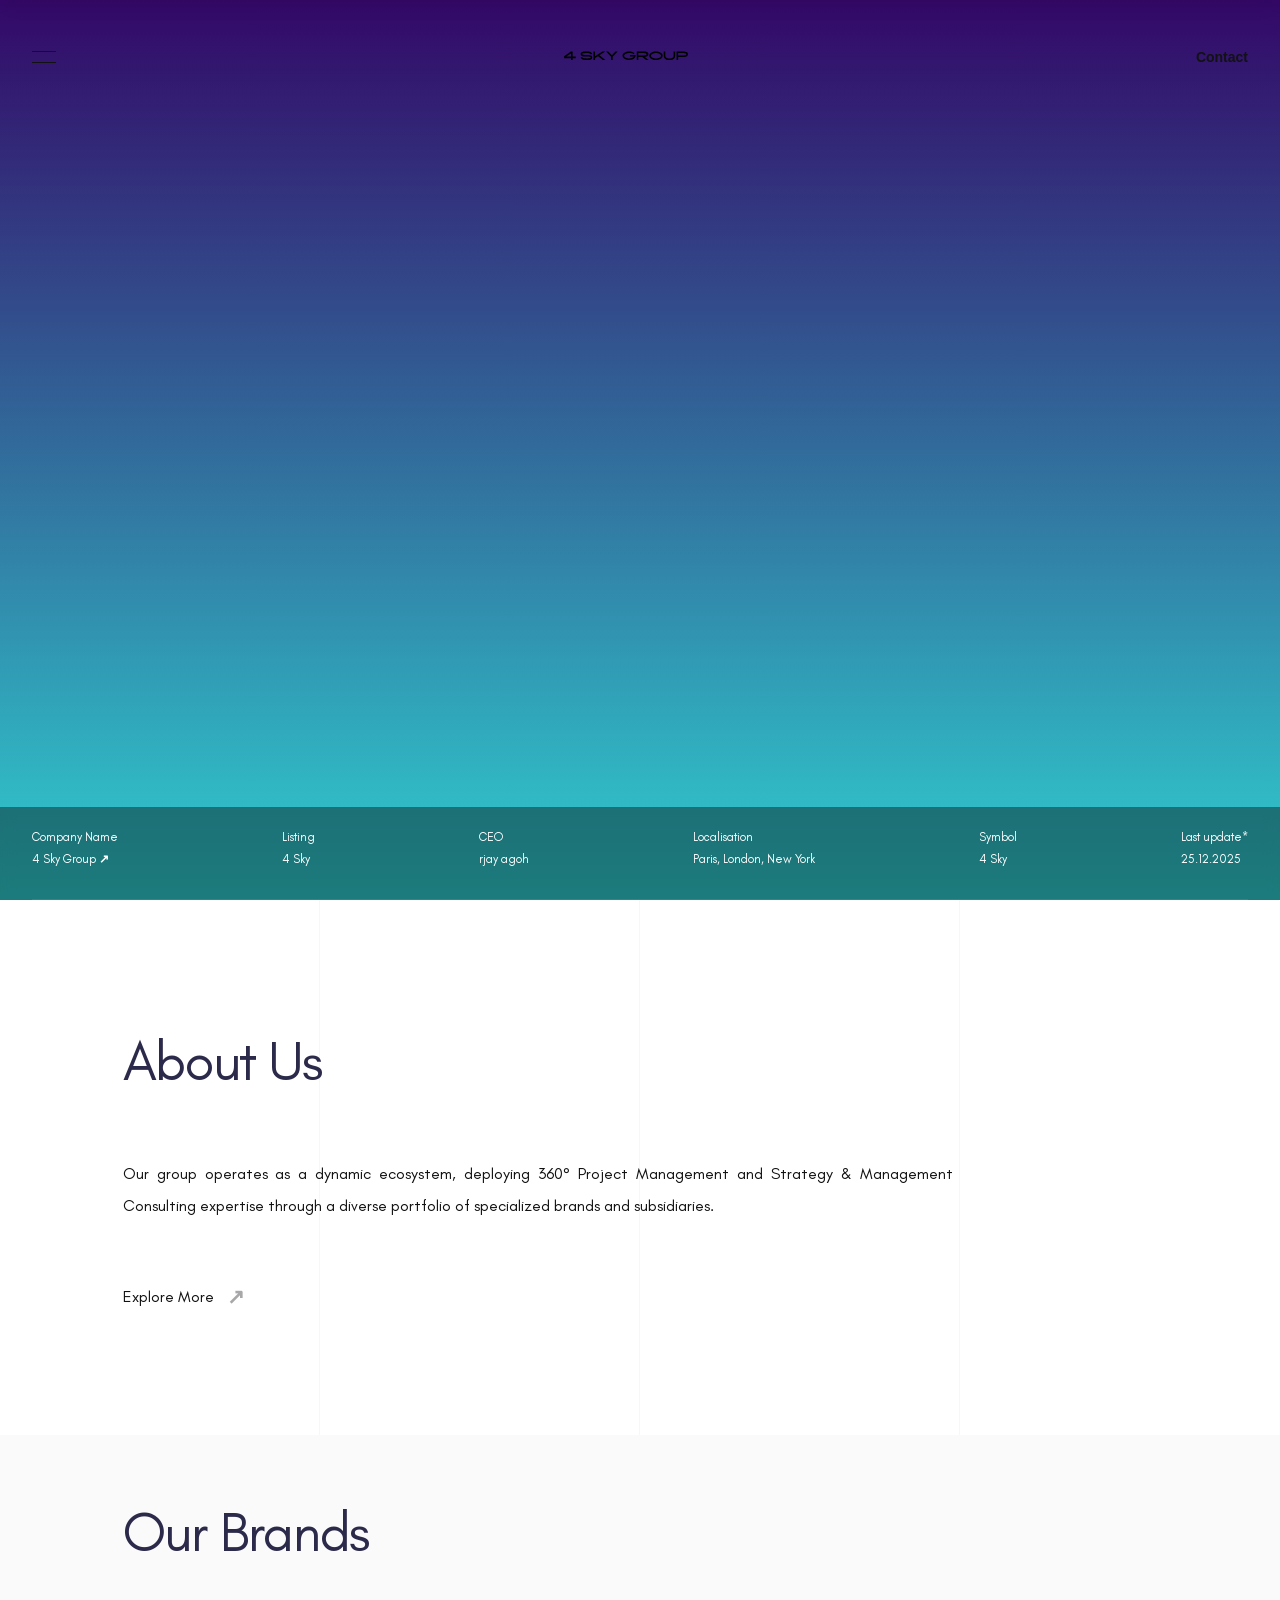
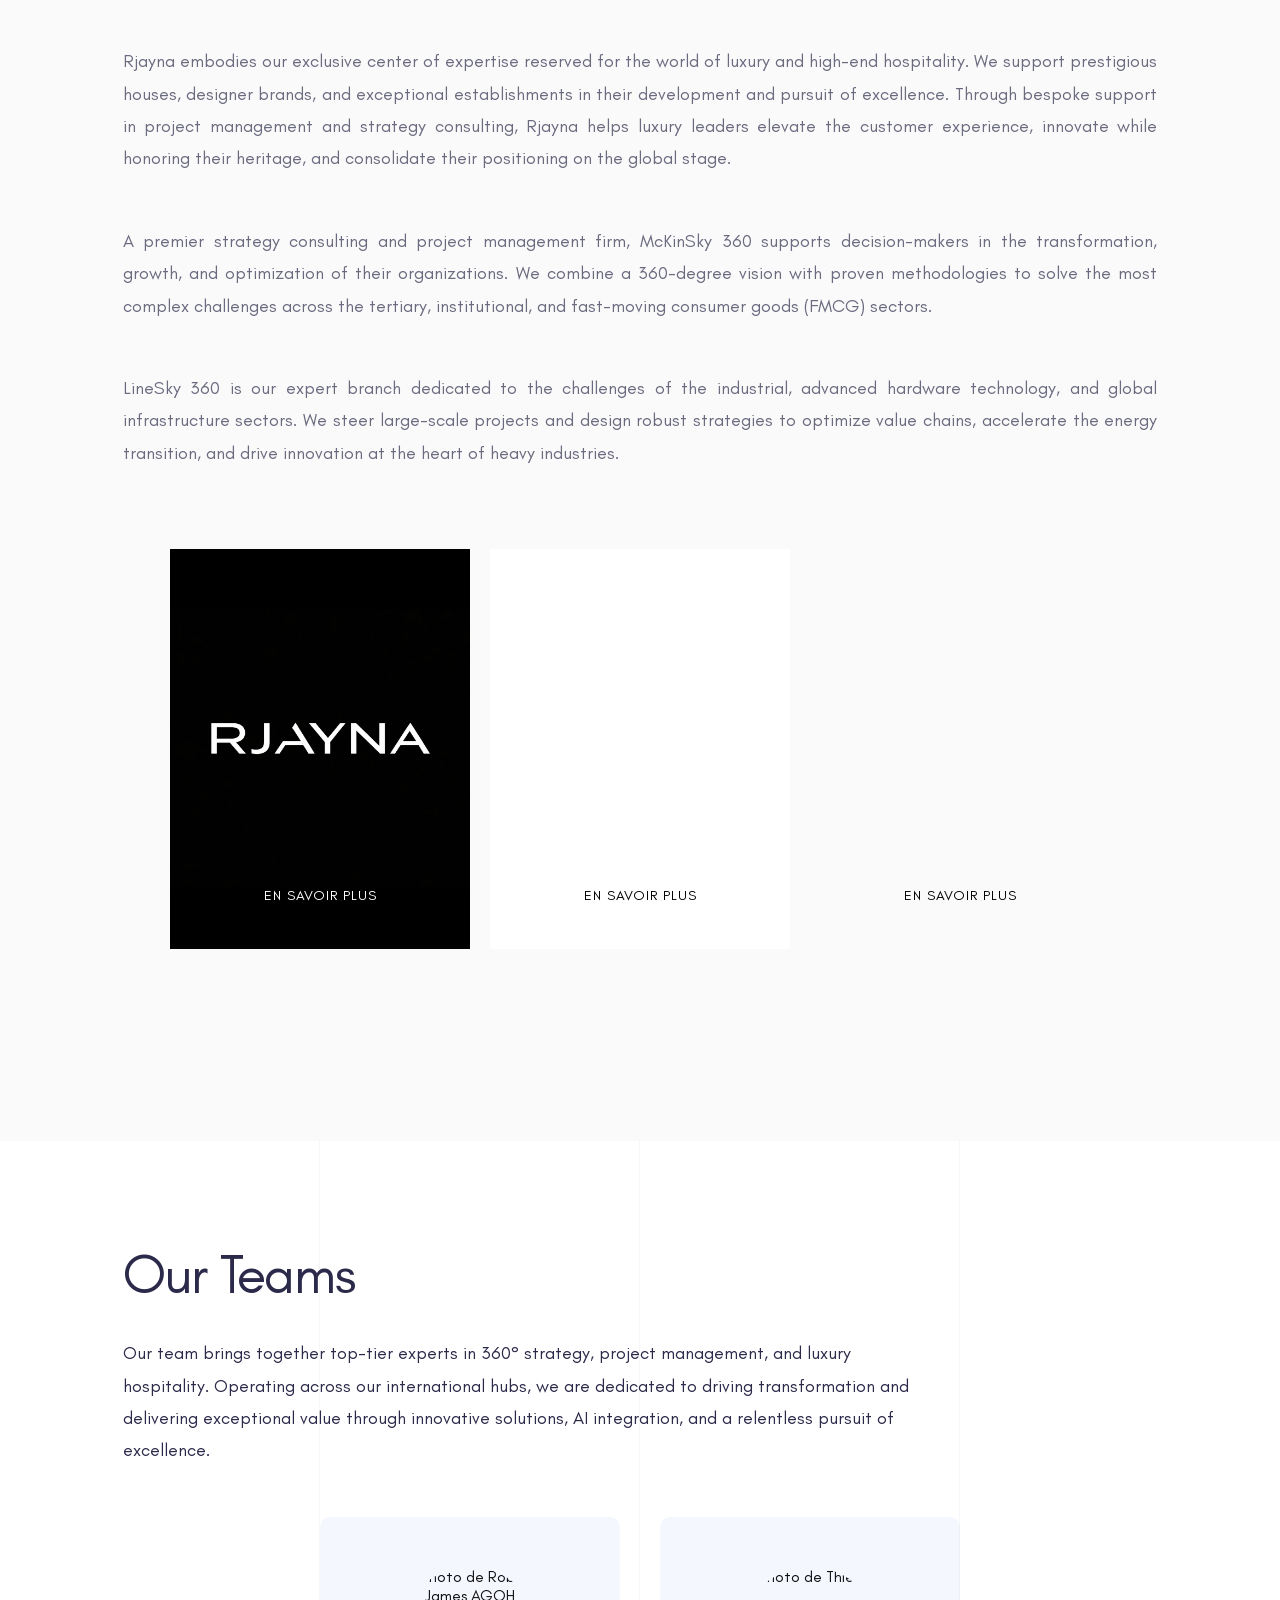
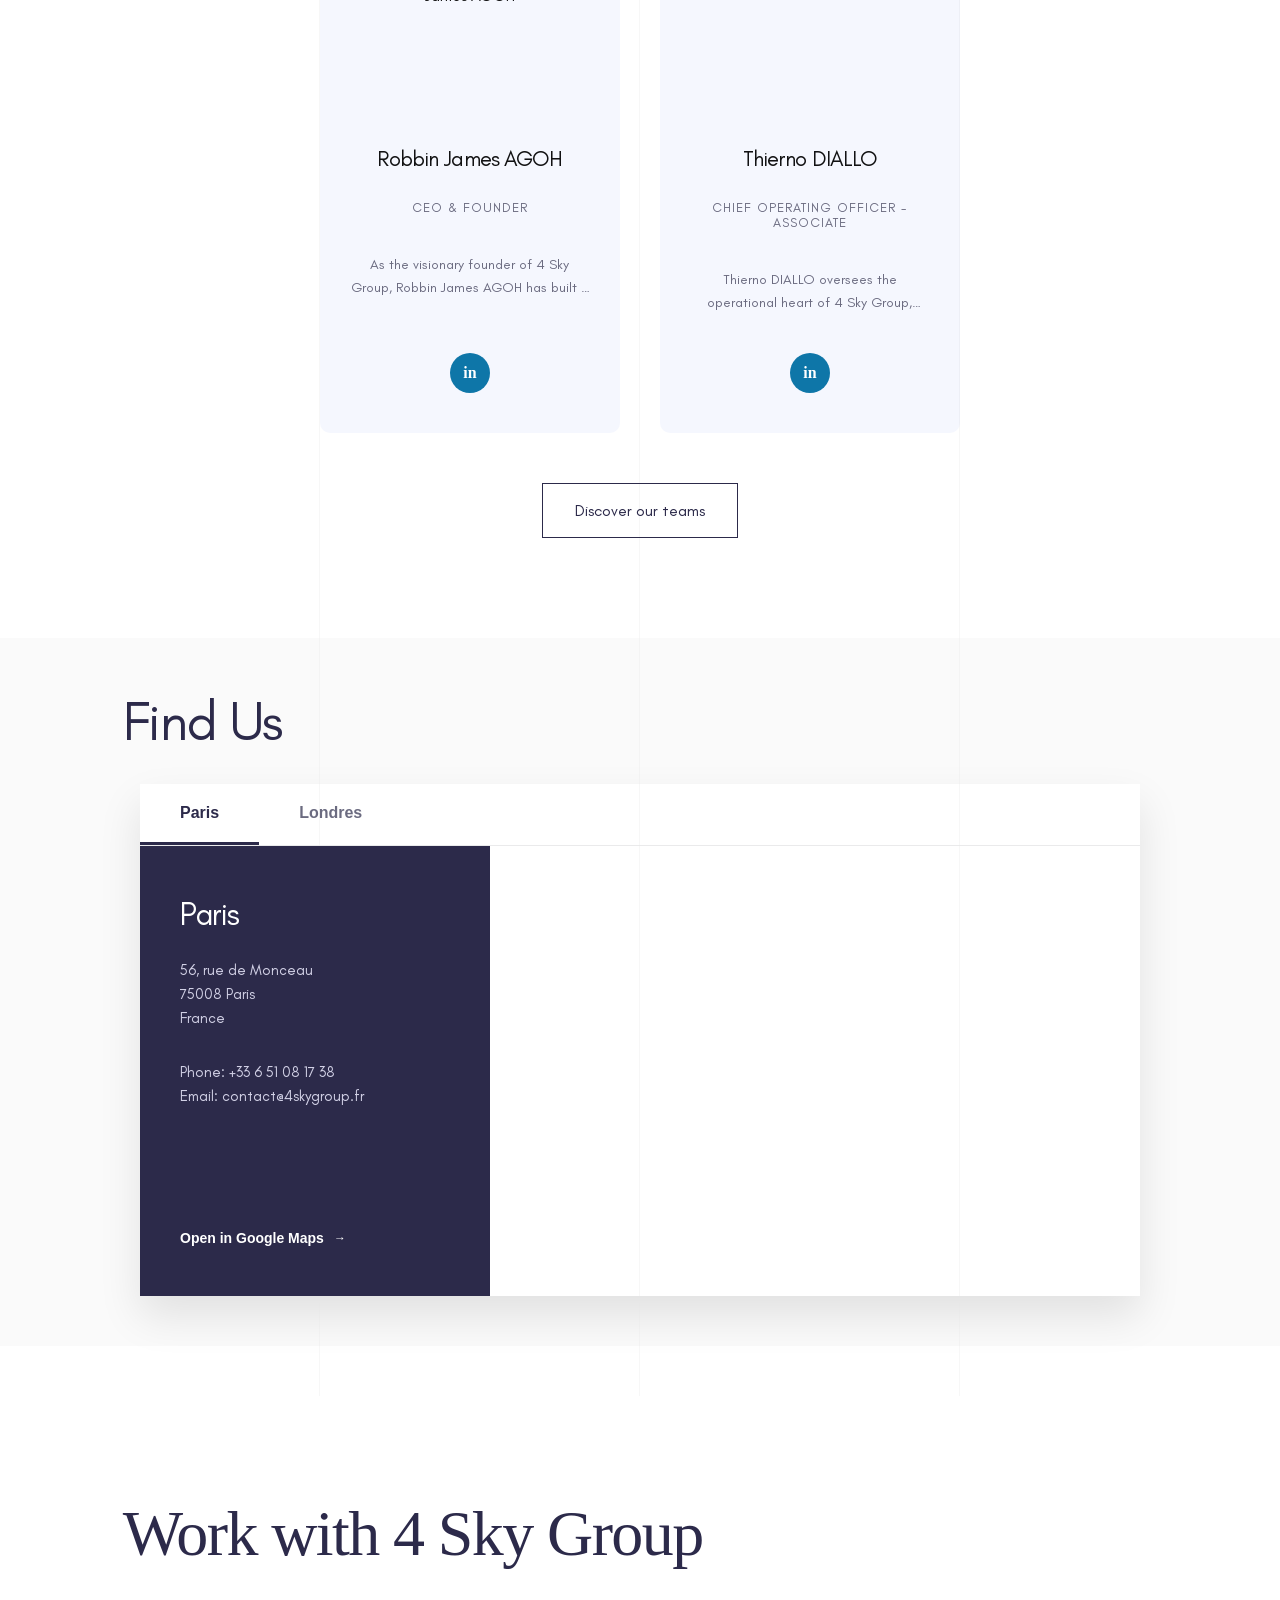
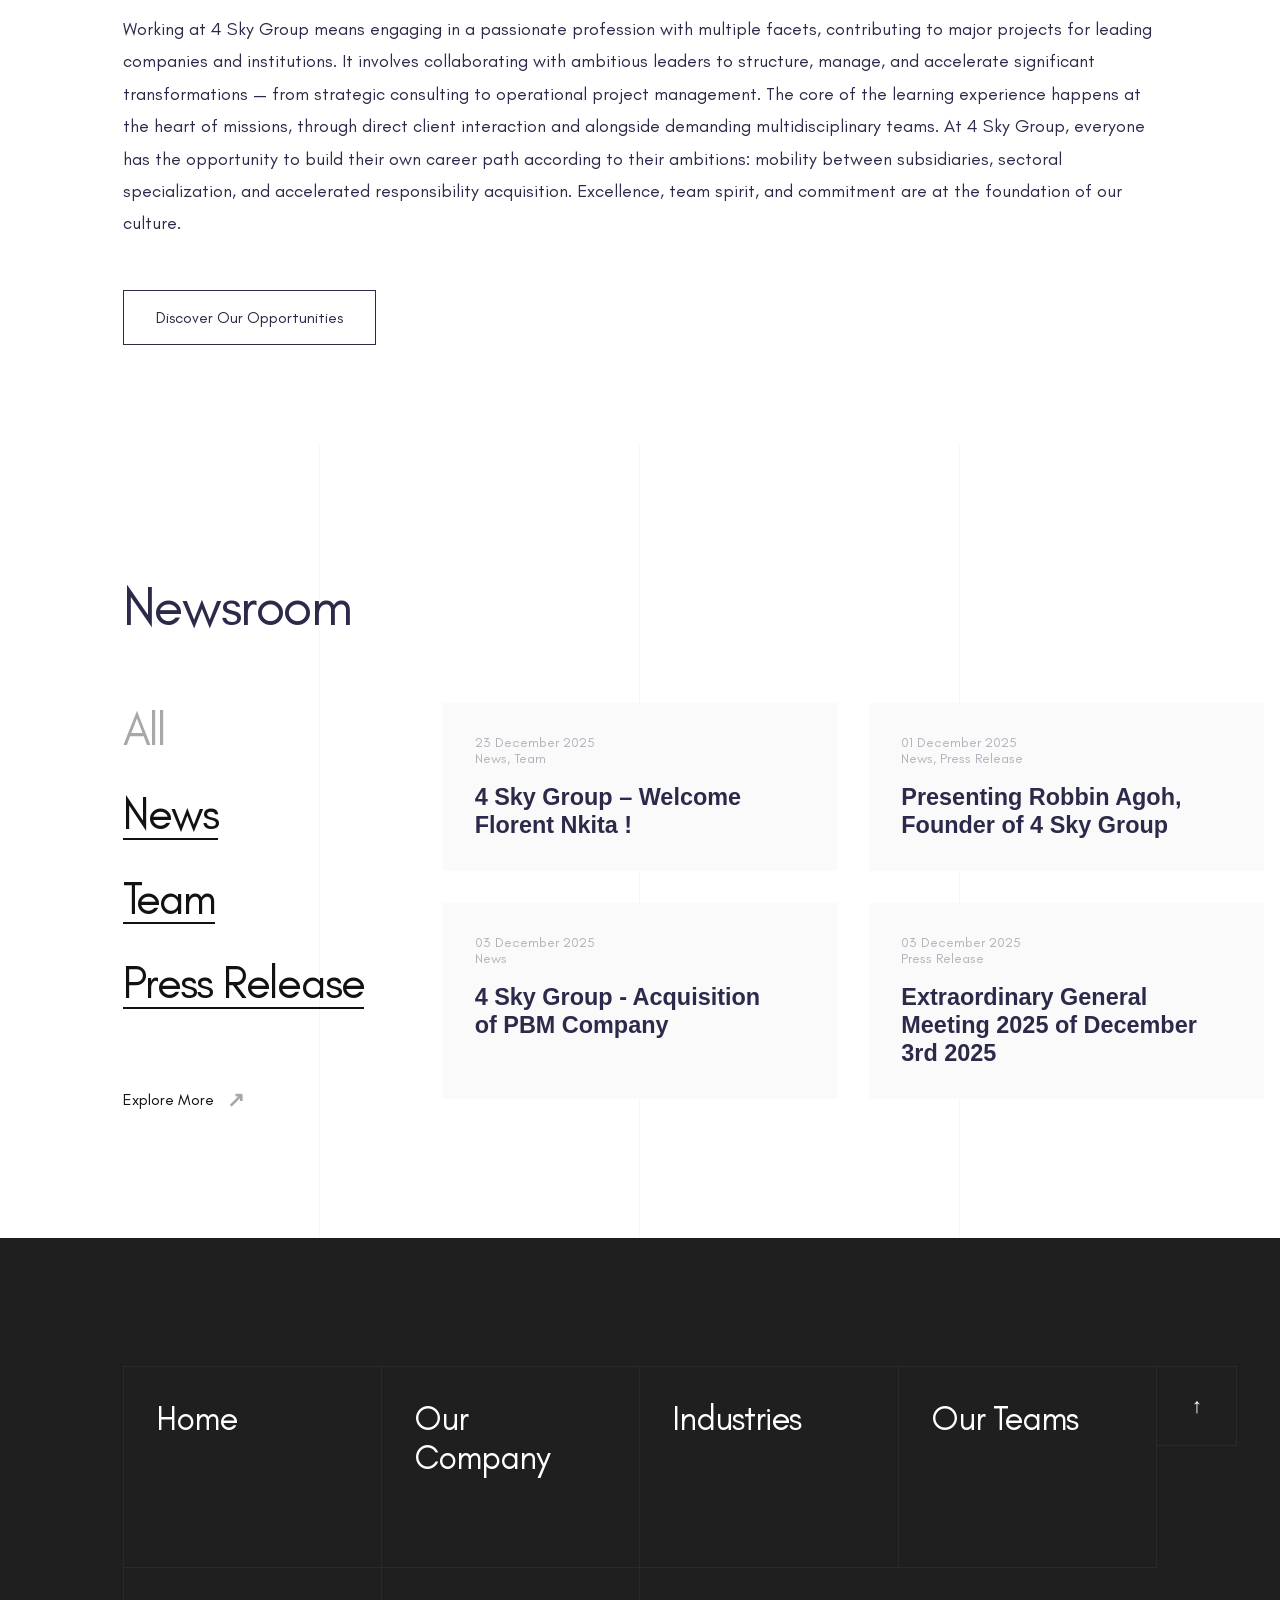
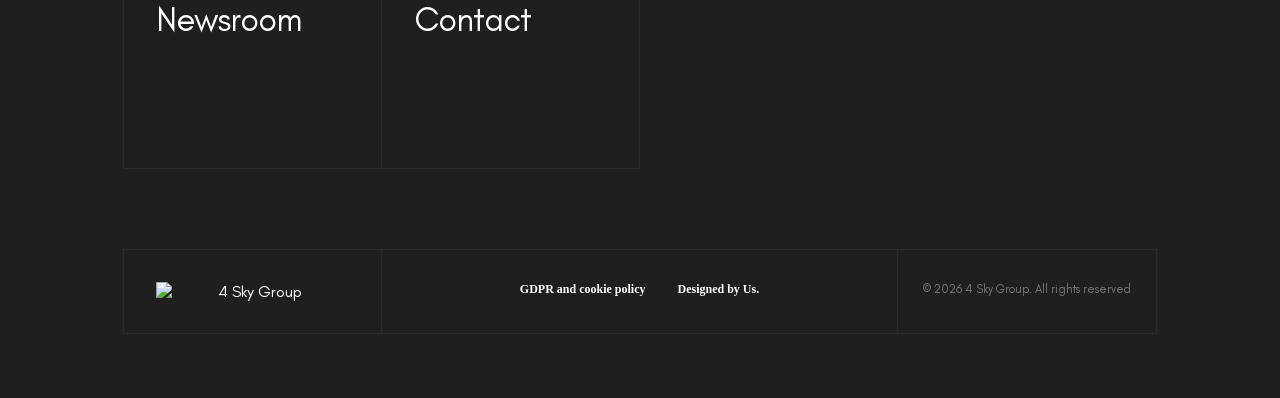
==== index.html @ 37e5044c "feat: add company page" ====
<!--image mixins-->
<!--other mixins-->
<!DOCTYPE html>
<html lang="en" style="--delay: 0s">

<head>
  <meta charset="UTF-8">
  <meta name="viewport" content="width=device-width, initial-scale=1.0">
  <meta http-equiv="X-UA-Compatible" content="ie=chrome">
  <meta name="generator" content="concrete5 - 8.5.2" />
<title>4 Sky Group | 360° Strategy & Project Management</title>
<meta name="description" content="4 Sky Group is a dynamic ecosystem delivering top-tier 360° Project Management and Strategy Consulting through specialized brands: Rjayna, McKinSky, and LineSky." />

<meta property="og:type" content="website" />
<meta property="og:title" content="4 Sky Group | 360° Strategy & Project Management" />
<meta property="og:description" content="Discover our dynamic ecosystem. We deliver excellence in 360° Project Management and Strategy Consulting for luxury, tech, and heavy industries." />
<meta property="og:image" content="application/files/4-Sky-Group-Noir-logo.png" />
<meta property="og:url" content="https://4skygroupone.vercel.app" />
<meta property="og:site_name" content="4 Sky Group" />  <link rel="canonical" href="https://ultimacapital.com/">
  <script type="text/javascript">
    var CCM_DISPATCHER_FILENAME = "/index.php";
    var CCM_CID = 1;
    var CCM_EDIT_MODE = false;
    var CCM_ARRANGE_MODE = false;
    var CCM_IMAGE_PATH = "/concrete/images";
    var CCM_TOOLS_PATH = "/index.php/tools/required";
    var CCM_APPLICATION_URL = "https://ultimacapital.com";
    var CCM_REL = "";
    var CCM_ACTIVE_LOCALE = "en_US";
  </script>

  <script type="text/javascript"
    src="/concrete/js/jquery.js?ccm_nocache=c2f810f838c393a212b03734e81cad1b159e6ccc"></script>
  <link
    href="/application/blocks/autonav/templates/responsive_header_navigation/view.css?ccm_nocache=c2f810f838c393a212b03734e81cad1b159e6ccc"
    rel="stylesheet" type="text/css" media="all">
  <link href="/concrete/css/responsive-slides.css?ccm_nocache=c2f810f838c393a212b03734e81cad1b159e6ccc" rel="stylesheet"
    type="text/css" media="all">
  <link href="/application/blocks/image_slider/view.css?ccm_nocache=c2f810f838c393a212b03734e81cad1b159e6ccc"
    rel="stylesheet" type="text/css" media="all">
    <link href="/application/themes/ultimacapital/assets/common.css?v=1" rel="stylesheet">
    <link href="/application/themes/ultimacapital/assets/custom.css?v=1" rel="stylesheet">
</head>

<body>
  <div class="preloader ccm-page page-type-page page-template-full" data-role="preloader">
    <div class="preloader__img"><img src="application/files/4-SKY-GROUP.svg"
        srcset="application/files/4-SKY-GROUP.svg" draggable="false" alt="UC">
    </div>
  </div>
  <div data-role="content" data-barba="wrapper">
    <div data-barba="container">
      <div class="app">
        <div class="line-decoration">
          <div class="grid-container fluid height-100">
            <div class="grid-x grid-margin-x height-100">
              <div class="cell small-3">
                <div class="line-decoration__line"></div>
              </div>
              <div class="cell small-3">
                <div class="line-decoration__line"></div>
              </div>
              <div class="cell small-3">
                <div class="line-decoration__line"></div>
              </div>
            </div>
          </div>
        </div>
        <header class="header">
          <div class="grid-container fluid">
            <div class="grid-x grid-margin-x">
              <div class="cell large-12">
                <div class="header__content flex-container align-justify align-middle">
                  <div class="header__menu" data-role="menu-button"><span></span><span></span></div>
                  <div class="header__logo"><a href="index.html" title="Home">
                      <img src="application/files/4-SKY-GROUP.svg" alt="UC">
                    </a></div>
                  <div class="header__link-team">


                    <p><a href="contact.html">Contact</a></p>

                  </div>
                </div>
              </div>
            </div>
          </div>
        </header>
        <div class="menu-content" data-animation-container>
          <div class="grid-container fluid height-100">
            <div class="grid-x grid-margin-x height-100">
              <div class="cell large-10 large-offset-1">
                <div class="menu-content__inner height-100">
                  <div class="menu-content__nav flex-container">



                    <div class="menu-content__item menu-content__item_link">
                      <a href="index.html"><span>Home</span></a>
                    </div>
                    <div class="menu-content__item menu-content__item_link ">
                      <a href="company.html"><span>Our Company</span></a>
                    </div>
                    <div class="menu-content__item menu-content__item_link ">
                      <a href="industries.html"><span>Industries</span></a>
                    </div>
                    <div class="menu-content__item menu-content__item_link ">
                      <a href="team.html"><span>Our Teams</span></a>
                    </div>
                    <div class="menu-content__item menu-content__item_link ">
                      <a href="#"><span>Careers</span></a>
                    </div>
                    <div class="menu-content__item menu-content__item_link ">
                      <a href="newsroom.html"><span>Newsroom</span></a>
                    </div>
                    <div class="menu-content__item menu-content__item_link ">
                      <a href="contact.html"><span>Contact</span></a>
                    </div>
                    <div class="menu-content__item flex-container align-bottom">
                      <div class="other-links">


                        <ul>
                          <li><a href="#">GDPR and cookie policy</a></li>
                        </ul>

                        <div class="copy">
                          <p>© 2026 4 Sky Group. All rights reserved</p>
                        </div>
                      </div>
                    </div>
                  </div>
                </div>
              </div>
            </div>
          </div>
        </div>
        <main>
          <div class="cover section" data-animation-cover>
            <div class="grid-container fluid">
              <div class="grid-margin-x grid-x">
                <div class="cell large-12">
                  <div class="cover-slider" data-role="slider-cover">
                    <div class="cover-slider__pattern" alt="4 Sky Group Background" />
                    <div class="swiper-container height-100" data-role="slider-container">
                    </div>
                  </div>
                </div>
              </div>
            </div>
            <div class="cover-over" data-animation>
              <div class="grid-margin-x grid-x height-100">
                <div class="cell large-12 height-100">
                  <div class="cover-over__logo">
                    <div class="img-inner">
                      <!-- <img src="application\files\4-Sky-Group-Blanc-logo.png" alt=""> -->
                      <div class="cover-content" style="color: #ffffff">
                        <div class="cover-content__inner">
                          <div class="cover-content__row">
                            <div class="cover-content__row-flex">
                              <div class="cover-content__row-item">
                                <div class="cover-content__prop">


                                  <p>Company Name</p>

                                </div>
                                <div class="cover-content__prop">


                                  <a href="https://www.bxswiss.com/instruments/CH0491064009">4 Sky Group</a>
                                  <span class="icon-arrow-right-up"></span>
                                </div>
                              </div>
                              <div class="cover-content__row-item">
                                <div class="cover-content__prop">
                                  <p>

                                  <p>Listing</p>

                                  </p>
                                </div>
                                <div class="cover-content__prop"><span>

                                    <p>4 Sky</p>

                                  </span></div>
                              </div>
                              <div class="cover-content__row-item">
                                <div class="cover-content__prop">
                                  <p>

                                  <p>CEO</p>

                                  </p>
                                </div>
                                <div class="cover-content__prop"><span>
                                    <p>
                                      rjay agoh
                                    </p>
                                  </span></div>
                              </div>
                              <div class="cover-content__row-item">
                                <div class="cover-content__prop">
                                  <p>
                                    Localisation
                                  </p>
                                </div>
                                <div class="cover-content__prop"><span>

                                    <p>Paris, London, New York</p>

                                  </span></div>
                              </div>
                              <div class="cover-content__row-item">
                                <div class="cover-content__prop">
                                  <p>

                                    Symbol
                                  </p>
                                </div>
                                <div class="cover-content__prop"><span>

                                    <p>4 Sky</p>

                                  </span></div>
                              </div>
                              <div class="cover-content__row-item">
                                <div class="cover-content__prop">
                                  <p>

                                    Last update*
                                  </p>
                                </div>
                                <div class="cover-content__prop"><span>25.12.2025</span></div>
                              </div>
                            </div>
                          </div>
                        </div>
                      </div>
                    </div>
                  </div>
                </div>
              </div>
            </div>
          </div>
      </div>
      <div class="section about-us" data-animation-container>
        <div class="grid-container">
          <div class="grid-x grid-margin-x">
            <div class="cell large-10 large-offset-1">
              <div class="title" data-animation="text" style="--delay: 0.2s">
                <h2 class="section-title">About Us</h2>
              </div>
              <div class="editable editable_16" data-animation="fade-in-up" style="--delay: 0.3s">
                <p>
                  Our group operates as a dynamic ecosystem, deploying
                  360° Project Management and Strategy & Management
                  Consulting expertise through a diverse portfolio of
                  specialized brands and subsidiaries.
                </p>
              </div>
              <div class="about-us__button" data-animation="fade-in-up" style="--delay: 0.4s" style="margin-top: 20px;">
                <a class="button" href="company.html">
                  <span class="button__title">Explore More</span>
                  <span class="icon-arrow-right-up"></span>
                </a>
              </div>
            </div>
          </div>
        </div>
      </div>

      <section class="section services" id="services" data-animation-container>
        <div class="grid-container">
          <div class="grid-x grid-margin-x">
            <div class="cell large-10 large-offset-1">
              
              <div class="block-title flex-container" style="margin-bottom: 50px;">
                <div class="title" data-animation="text" style="--delay: 0.2s">
                  <h2 class="section-title">Our Brands</h2>
                </div>
              </div>

              <div class="editable is-loaded" data-animation="fade-in-up" style="--delay: 0.3s; padding-bottom: 50px;">
                <div class="brand-item" style="margin-bottom: 50px;">
                  <p style="font-size: 18px; line-height: 1.8; color: #6b6b80;">
                    Rjayna embodies our exclusive center of expertise reserved for the world of luxury and high-end hospitality. We support prestigious houses, designer brands, and exceptional establishments in their development and pursuit of excellence. Through bespoke support in project management and strategy consulting, Rjayna helps luxury leaders elevate the customer experience, innovate while honoring their heritage, and consolidate their positioning on the global stage.
                  </p>
                </div>

                <div class="brand-item" style="margin-bottom: 50px;">
                  <p style="font-size: 18px; line-height: 1.8; color: #6b6b80;">
                    A premier strategy consulting and project management firm, McKinSky 360 supports decision-makers in the transformation, growth, and optimization of their organizations. We combine a 360-degree vision with proven methodologies to solve the most complex challenges across the tertiary, institutional, and fast-moving consumer goods (FMCG) sectors.
                  </p>
                </div>

                <div class="brand-item" style="margin-bottom: 30px;">
                  <p style="font-size: 18px; line-height: 1.8; color: #6b6b80;">
                    LineSky 360 is our expert branch dedicated to the challenges of the industrial, advanced hardware technology, and global infrastructure sectors. We steer large-scale projects and design robust strategies to optimize value chains, accelerate the energy transition, and drive innovation at the heart of heavy industries.
                  </p>
                </div>
              </div>
              
            </div>
          </div>
        </div>

        <div class="services-img">
          <div class="carte-services">
            <div class="image-zoom service-1"></div>
            <a href="#!">En savoir plus</a>
          </div>
          <div class="carte-services">
            <div class="image-zoom service-2"></div>
            <a href="#!" class="service-light">En savoir plus</a>
          </div>
          <div class="carte-services">
            <div class="image-zoom service-3"></div>
            <a href="#!" class="service-light">En savoir plus</a>
          </div>
        </div>
      </section>

      <section class="section main-team" data-animation-container>
        <div class="grid-container">
          <div class="grid-x grid-margin-x">
            <div class="cell large-10 large-offset-1">
              
              <div class="title" data-animation="text" style="--delay: 0.2s">
                <h2 class="section-title">Our Teams</h2>
              </div>
              
              <div class="conteneur-lecture">
                <p>Our team brings together top-tier experts in 360° strategy, project management, and luxury hospitality. Operating across our international hubs, we are dedicated to driving transformation and delivering exceptional value through innovative solutions, AI integration, and a relentless pursuit of excellence.</p>
              </div>

              <div class="team-group">
                <div class="team-member">
                  <a href="team/robbin-james-agoh.html" class="card-link-mask"></a>
                  <img src="application/files/LineSky-logo.jpg" alt="Photo de Robbin James AGOH" class="profile-img" />
                  <h3 class="h3">Robbin James AGOH</h3>
                  <p class="job-position">CEO & Founder</p>
                  <p class="member-bio">As the visionary founder of 4 Sky Group, Robbin James AGOH has built a unique ecosystem dedicated to strategic excellence and high-end project management.</p>
                  <a href="https://linkedin.com/in/ton-lien" class="bouton-membre" target="_blank" rel="noopener noreferrer">in</a>
                </div>
                <div class="team-member">
                  <a href="team/thierno-diallo.html" class="card-link-mask"></a>
                  <img src="application/files/LineSky-logo.jpg" alt="Photo de Thierno" class="profile-img" />
                  <h3 class="h3">Thierno DIALLO</h3>
                  <p class="job-position">Chief Operating Officer - Associate</p>
                  <p class="member-bio">Thierno DIALLO oversees the operational heart of 4 Sky Group, ensuring that our strategic visions are translated into flawless execution.</p>
                  <a href="https://linkedin.com/in/ton-lien" class="bouton-membre" target="_blank" rel="noopener noreferrer">in</a>
                </div>
              </div>

              <div style="text-align: center; margin-top: 50px;">
                <a href="team.html" class="button button_border" style="border-color: #2c2a4a;">
                  <span class="button__title" style="color: #2c2a4a;">Discover our teams</span>
                </a>
              </div>

            </div>
          </div>
        </div>
      </section>

      <section class="find-us-section" data-animation-container>
        <div class="grid-container">
          <div class="grid-x grid-margin-x">
            <div class="cell large-10 large-offset-1">
              <h2 class="section-title">Find Us</h2>
            </div>
          </div>

          <div class="location-wrapper">
            <div class="location-tabs-nav flex-container">
              <button class="location-tab-btn is-active" data-target="loc-paris">Paris</button>
              <button class="location-tab-btn" data-target="loc-london">Londres</button>
            </div>

            <div class="location-tabs-content">
              <div class="location-pane is-active" id="loc-paris">
                <div class="location-split">
                  <div class="location-info">
                    <h3>Paris</h3>
                    <address>
                      <p>56, rue de Monceau</p>
                      <p>75008 Paris</p>
                      <p>France</p>
                    </address>
                    <div class="location-contact">
                      <p>Phone: +33 6 51 08 17 38</p>
                      <p>Email: contact@4skygroup.fr</p>
                    </div>
                    <a href="#" class="open-maps-link">Open in Google Maps <span class="icon-arrow-right"></span></a>
                  </div>
                  <div class="location-map">
                    <iframe src="https://www.google.com/maps/embed?pb=!1m18!1m12!1m3!1d2623.9521512303413!2d2.3094260767060684!3d48.87818869931269!2m3!1f0!2f0!3f0!3m2!1i1024!2i768!4f13.1!3m3!1m2!1s0x47e66fb8185f21a9%3A0x4cc4cde6aaf0aed!2s56%20Rue%20de%20Monceau%2C%2075008%20Paris!5e0!3m2!1sfr!2sfr!4v1776698476785!5m2!1sfr!2sfr" width="100%" height="100%" style="border:0;" allowfullscreen="" loading="lazy" referrerpolicy="no-referrer-when-downgrade"></iframe>
                  </div>
                </div>
              </div>

              <div class="location-pane" id="loc-london">
                <div class="location-split">
                  <div class="location-info">
                    <h3>Londres</h3>
                    <address>
                      <p>456 Oxford Street</p>
                      <p>London</p>
                      <p>United Kingdom</p>
                      <p>W1C 1AP</p>
                    </address>
                    <div class="location-contact">
                      <p>Phone: +44 20 7123 4567</p>
                      <p>Email: london@4skygroup.com</p>
                    </div>
                    <a href="#" class="open-maps-link">Open in Google Maps <span class="icon-arrow-right"></span></a>
                  </div>
                  <div class="location-map">
                    <iframe src="https://www.google.com/maps/embed?pb=!1m18!1m12!1m3!1d158858.182370726!2d-0.10159865000000001!3d51.52864165!2m3!1f0!2f0!3f0!3m2!1i1024!2i768!4f13.1!3m3!1m2!1s0x47d8a00baf21de75%3A0x52963a5addd52a99!2sLondres%2C%20Royaume-Uni!5e0!3m2!1sfr!2sfr!4v1670000000000!5m2!1sfr!2sfr" width="100%" height="100%" style="border:0;" allowfullscreen="" loading="lazy" referrerpolicy="no-referrer-when-downgrade"></iframe>
                  </div>
                </div>
              </div>
            </div>
          </div>
        </div>
      </section>

      <section class="careers-section section" style="padding: 100px 0; background-color: #ffffff;">
        <div class="grid-container">
          <div class="grid-x grid-margin-x">
            <div class="cell large-10 large-offset-1 career-block">
              
              <div style="margin-bottom: 40px;">
                <h2 class="career-title section-title" style="color: #2c2a4a; margin-bottom: 0;">Work with 4 Sky Group</h2>
              </div>

              <div style="margin-bottom: 50px;">
                <p class="career-text">
                  Working at 4 Sky Group means engaging in a passionate profession with multiple facets, contributing to major projects for leading companies and institutions. It involves collaborating with ambitious leaders to structure, manage, and accelerate significant transformations — from strategic consulting to operational project management. The core of the learning experience happens at the heart of missions, through direct client interaction and alongside demanding multidisciplinary teams. At 4 Sky Group, everyone has the opportunity to build their own career path according to their ambitions: mobility between subsidiaries, sectoral specialization, and accelerated responsibility acquisition. Excellence, team spirit, and commitment are at the foundation of our culture.  
                </p>
              </div>

              <div>
                <a href="contact.html" class="button button_border" style="border-color: #2c2a4a;">
                  <span class="button__title" style="color: #2c2a4a;">Discover Our Opportunities</span>
                </a>
              </div>

            </div>
          </div>
        </div>
      </section>

      <div class="section newsroom" data-animation-container>
        <div class="grid-container" data-role="tab-list-container">
          <div class="grid-x grid-margin-x">
            <div class="cell large-10 large-offset-1">
              <div class="title" data-animation="text" style="--delay: 0.2s">
                <h2 class="section-title">Newsroom</h2>
              </div>
            </div>
          </div>
          
          <div class="newsroom-tabs" data-animation="fade-in-up" style="--delay: 0.4s">
            <div class="grid-x grid-margin-x">
              
              <div class="cell large-3 large-offset-1">
                <div class="newsroom-tabs__left">
                  <ul class="tab-links filter-tabs">
                    <li class="tab-links__item" data-animation="stagger-item"><a class="tab-links__link is-active" href="#" data-filter="all">All</a></li>
                    <li class="tab-links__item" data-animation="stagger-item"><a class="tab-links__link" href="#" data-filter="news">News</a></li>
                    <li class="tab-links__item" data-animation="stagger-item"><a class="tab-links__link" href="#" data-filter="team">Team</a></li>
                    <li class="tab-links__item" data-animation="stagger-item"><a class="tab-links__link" href="#" data-filter="press">Press Release</a></li>
                  </ul>
                  <div class="newsroom__button">
                    <a class="button" href="newsroom.html">
                      <span class="button__title">Explore More</span>
                      <span class="icon-arrow-right-up"></span>
                    </a>
                  </div>
                </div>
              </div>

              <div class="cell large-8">
                <div class="newsroom-tabs__right">
                  <div class="newsroom-block masonry-filtered">

                    <div class="newsroom-block__item filter-item" data-category="news team">
                      <span class="icon-arrow-right-down"></span>
                      <div class="note mb-16">
                        <p>23 December 2025</p>
                        <p>News, Team</p>
                      </div>
                      <div class="news-title">
                        <a class="h6" href="newsroom/article-florent.html" target="_blank">4 Sky Group – Welcome Florent Nkita !</a>
                      </div>
                    </div>

                    <div class="newsroom-block__item filter-item" data-category="news press">
                      <span class="icon-arrow-right-down"></span>
                      <div class="note mb-16">
                        <p>01 December 2025</p>
                        <p>News, Press Release</p>
                      </div>
                      <div class="news-title">
                        <a class="h6" href="#" target="_blank">Presenting Robbin Agoh, Founder of 4 Sky Group</a>
                      </div>
                    </div>

                    <div class="newsroom-block__item filter-item" data-category="news">
                      <span class="icon-arrow-right-down"></span>
                      <div class="note mb-16">
                        <p>03 December 2025</p>
                        <p>News</p>
                      </div>
                      <div class="news-title">
                        <a class="h6" href="#" target="_blank"> 4 Sky Group - Acquisition of PBM Company</a>
                      </div>
                    </div>
                    
                    <div class="newsroom-block__item filter-item" data-category="press">
                      <span class="icon-arrow-right-down"></span>
                      <div class="note mb-16">
                        <p>03 December 2025</p>
                        <p>Press Release</p>
                      </div>
                      <div class="news-title">
                        <a class="h6" href="#" target="_blank">Extraordinary General Meeting 2025 of December 3rd 2025</a>
                      </div>
                    </div>

                  </div>
                </div>
              </div>

            </div>
          </div>
        </div>
      </div>
    </main>

    <footer class="footer section">
      <div class="grid-container fluid">
        <div class="grid-x grid-margin-x">
          <div class="cell small-10 small-offset-1">

            <div class="footer__nav">
              <ul>
                <li class=""><a href="index.html" target="_self" class="">Home</a></li>
                <li class=""><a href="company.html" target="_self" class="">Our Company</a></li>
                <li class=""><a href="industries.html" target="_self" class="">Industries</a></li>
                <li class=""><a href="team.html" target="_self" class="">Our Teams</a></li>
                <li class=""><a href="newsroom.html" target="_self" class="">Newsroom</a>
                </li>
                <li class=""><a href="contact.html" target="_self" class="">Contact</a></li>
              </ul>
              <div class="scroll-button flex-container align-center-middle" data-scroll-top><span
                  class="icon-arrow-up"></span></div>
            </div>
            <div class="footer__bot">
              <div class="footer__bot-item footer__bot-side"><a class="logo" href="index.html"><img
                    data-src="/application/themes/ultimacapital/assets/images/logo-white.svg"
                    data-srcset="/application/themes/ultimacapital/assets/images/logo-white.svg 2x" draggable="false"
                    alt="4 Sky Group" data-lazy-loading="true"></a></div>
              <div class="footer__bot-item footer__bot-center">
                <ul>
                  <li><a href="#">GDPR and cookie policy</a></li>
                  <li><a href="index.html" target="_blank">Designed by Us.</a></li>
                </ul>
              </div>
              <div class="footer__bot-item footer__bot-side">
                <p class="copy">© 2026 4 Sky Group. All rights reserved</p>
              </div>
            </div>
          </div>
        </div>
      </div>
    </footer>
  </div>
  </div>
  </div>
  <!-- jquery-->
  <script src="https://code.jquery.com/jquery-3.3.1.min.js"
    integrity="sha256-FgpCb/KJQlLNfOu91ta32o/NMZxltwRo8QtmkMRdAu8=" crossorigin="anonymous"></script>
  <script type="text/javascript" src="/application/themes/ultimacapital/assets/common.js"></script>
  <script>
    document.addEventListener('DOMContentLoaded', function () {
      const filterButtons = document.querySelectorAll('.filter-tabs .tab-links__link');
      const articles = document.querySelectorAll('.filter-item');

      filterButtons.forEach(button => {
        button.addEventListener('click', function (e) {
          e.preventDefault();

          // 1. Mise à jour du bouton actif
          filterButtons.forEach(btn => btn.classList.remove('is-active'));
          this.classList.add('is-active');

          const filterValue = this.getAttribute('data-filter');

          articles.forEach(article => {
            // 2. On lance l'animation de disparition en premier (fondu et léger glissement vers le bas)
            article.style.opacity = '0';
            article.style.transform = 'translateY(15px)';

            // 3. On laisse l'animation se terminer (300ms) avant de réorganiser la grille
            setTimeout(() => {
              if (filterValue === 'all' || article.getAttribute('data-category').includes(filterValue)) {
                article.style.display = ''; // On remet l'article dans la page

                // Astuce technique : on force le navigateur à recalculer l'affichage pour que la transition reprenne
                void article.offsetWidth;

                // 4. On relance l'animation d'apparition
                article.style.opacity = '1';
                article.style.transform = 'translateY(0)';
              } else {
                article.style.display = 'none'; // On cache complètement l'article
              }
            }, 300); // Correspond aux 0.3s de notre CSS
          });
        });
      });
    });
  </script>
  <script>
    document.addEventListener('DOMContentLoaded', function () {
      const locButtons = document.querySelectorAll('.location-tab-btn');
      const locPanes = document.querySelectorAll('.location-pane');

      locButtons.forEach(button => {
        button.addEventListener('click', () => {
          // 1. On nettoie la classe active de partout
          locButtons.forEach(btn => btn.classList.remove('is-active'));
          locPanes.forEach(pane => pane.classList.remove('is-active'));

          // 2. On active le bouton cliqué
          button.classList.add('is-active');

          // 3. On active le bon panneau (le fondu se fait grâce au CSS)
          const targetId = button.getAttribute('data-target');
          const targetPane = document.getElementById(targetId);
          if (targetPane) {
            targetPane.classList.add('is-active');
          }
        });
      });
    });
  </script>
</body>

</html>
---- application/blocks/autonav/templates/responsive_header_navigation/view.css ----
.ccm-responsive-overlay {
    display: none;
}
---- concrete/css/responsive-slides.css ----
/*! http://responsiveslides.com v1.55 by @viljamis */
.rslides {
    position: relative;
    list-style: none;
    overflow: hidden;
    width: 100%;
    padding: 0;
    margin: 0;
}

.rslides > li {
    -webkit-backface-visibility: hidden;
    position: absolute;
    display: none;
    width: 100%;
    left: 0;
    top: 0;
}

.rslides > li:first-child {
    position: relative;
    display: block;
    float: left;
}

.rslides img {
    display: block;
    height: auto;
    float: left;
    width: 100%;
    border: 0;
}

.rslides_nav {
    position: absolute;
    -webkit-tap-highlight-color: rgba(0,0,0,0);
    top: 50%;
    left: 0;
    z-index: 99;
    opacity: 0.7;
    overflow: hidden;
    text-decoration: none;
    height: 61px;
    width: 38px;
    background: transparent url("../images/responsive-slides/arrows.gif") no-repeat left top;
    margin-top: -45px;
}

.rslides_tabs {
    padding-left: 0px;
    padding-top: 15px;
    padding-bottom: 10px;
}
.rslides_tabs li {
    list-style-type: none;
    display: inline-block;
    margin-right: 5px;
}

.rslides_tabs li.rslides_here a {
    background: #333;
}

.rslides_tabs li a {
    text-indent: -9999px;
    overflow: hidden;
    background: #ccccc9;
    width: 15px;
    height: 15px;
    display: inline-block;
    margin-right: 10px;
    -webkit-border-radius: 30px;
    -moz-border-radius: 30px;
    border-radius: 30px;
}

.rslides_nav.next {
    left: auto;
    background-position: right top;
    right: 0;
}
---- application/blocks/image_slider/view.css ----
/*! http://responsiveslides.com v1.54 by @viljamis */

.ccm-image-slider {
    position: relative;
}

.ccm-image-slider-text {
    position: absolute;
    width: 45%;
    left: 0;
    top: 10%;
}

.ccm-image-slider-title {
    margin-top:auto;
}	

.ccm-image-slider-container a.mega-link-overlay {
    position: absolute;
    z-index: 20;
    width: 100%;
    height: 100%;
    left: 0px;
}

.rslides {
    margin: 0 auto;
}
---- application/themes/ultimacapital/assets/common.css ----
.preloader {
  z-index: 20;
  position: fixed;
  top: 0;
  left: 0;
  right: 0;
  bottom: 0;
  display: flex;
  justify-content: center;
  flex-direction: column;
  align-items: center;
}
@-webkit-keyframes opacity {
  50% {
    opacity: 1;
  }
  to {
    opacity: 0;
  }
}
@keyframes opacity {
  50% {
    opacity: 1;
  }
  to {
    opacity: 0;
  }
}
.preloader:before {
  position: absolute;
  top: 0;
  left: 0;
  right: 0;
  bottom: 0;
  background-color: #fff;
  content: "";
}
.preloader__img {
  z-index: 2;
  margin-bottom: 2rem;
  opacity: 1;
  overflow: hidden;
}
.preloader__img img {
  width: 220px;
  -webkit-transform: translateY(110%);
  transform: translateY(110%);
  transition: -webkit-transform 0.75s cubic-bezier(0.3, 0.1, 0.3, 1);
  transition: transform 0.75s cubic-bezier(0.3, 0.1, 0.3, 1);
  transition:
    transform 0.75s cubic-bezier(0.3, 0.1, 0.3, 1),
    -webkit-transform 0.75s cubic-bezier(0.3, 0.1, 0.3, 1);
}
.preloader.is-loaded .preloader__img img {
  -webkit-transform: none;
  transform: none;
}
.preloader.is-hidden {
  transition:
    opacity 1s cubic-bezier(0.3, 0.1, 0.3, 1),
    visibility 0s 1s;
  opacity: 0;
  visibility: hidden;
}
.preloader.is-hidden .preloader__img {
  opacity: 0;
}
.footer {
  background-color: #1f1f1f;
  padding-top: 128px;
  padding-bottom: 64px;
  color: #fff;
}
@media (max-width: 63.9375rem) {
  .footer {
    padding-top: 64px;
    padding-bottom: 32px;
  }
}
.footer__nav {
  margin-bottom: 80px;
  position: relative;
}
@media (max-width: 63.9375rem) {
  .footer__nav {
    margin-bottom: 48px;
  }
}
@media (max-width: 39.9375rem) {
  .footer__nav {
    margin-bottom: 24px;
  }
}
.footer__nav ul {
  display: flex;
  flex-flow: row wrap;
  border-left: 1px solid #2a2a2a;
  border-top: 1px solid #2a2a2a;
}
@media (max-width: 63.9375rem) {
  .footer__nav ul {
    border: none;
  }
}
.footer__nav ul li {
  width: 25%;
  border-right: 1px solid #2a2a2a;
  border-bottom: 1px solid #2a2a2a;
}
@media (max-width: 63.9375rem) {
  .footer__nav ul li {
    width: 50%;
    border: none;
    display: block;
    text-align: center;
  }
}
@media (max-width: 39.9375rem) {
  .footer__nav ul li {
    width: 100%;
  }
}
.footer__nav ul li a {
  display: block;
  padding: 32px;
  min-height: 200px;
  position: relative;
  font-size: calc(1.375rem + (1400vw - 280rem) / 1119);
  line-height: 1.16em;
  font-weight: 400;
  letter-spacing: -1px;
  transition: background-color 0.35s cubic-bezier(0.3, 0.1, 0.3, 1);
}
@media (min-width: 90rem) {
  .footer__nav ul li a {
    font-size: 2.25rem;
  }
}
@media (max-width: 63.9375rem) {
  .footer__nav ul li a {
    min-height: auto;
    padding: 0;
    margin-bottom: 24px;
    display: inline-block;
  }
}
@media (max-width: 63.9375rem) {
  .footer__nav ul li a:after {
    content: "";
    position: absolute;
    left: 0;
    bottom: 0;
    height: 1px;
    width: 100%;
    background-color: #a8a8aa;
    -webkit-transform: scaleX(0);
    transform: scaleX(0);
    transition: -webkit-transform 0.35s cubic-bezier(0.3, 0.1, 0.3, 1);
    transition: transform 0.35s cubic-bezier(0.3, 0.1, 0.3, 1);
    transition:
      transform 0.35s cubic-bezier(0.3, 0.1, 0.3, 1),
      -webkit-transform 0.35s cubic-bezier(0.3, 0.1, 0.3, 1);
    -webkit-transform-origin: left center;
    transform-origin: left center;
  }
}
.footer__nav ul li a:before {
  font-family: icomoon;
  content: "";
  position: absolute;
  bottom: 32px;
  right: 32px;
  font-size: 22px;
  opacity: 0;
  transition: opacity 0.35s cubic-bezier(0.3, 0.1, 0.3, 1);
}
@media (max-width: 63.9375rem) {
  .footer__nav ul li a:before {
    display: none;
  }
}
.footer__nav ul li.is-active a,
.footer__nav ul li:hover a {
  background-color: #a8a8aa;
}
@media (max-width: 63.9375rem) {
  .footer__nav ul li.is-active a,
  .footer__nav ul li:hover a {
    background-color: rgba(199, 170, 104, 0);
  }
}
.footer__nav ul li.is-active a:before,
.footer__nav ul li:hover a:before {
  opacity: 1;
}
.footer__nav ul li.is-active a:after,
.footer__nav ul li:hover a:after {
  -webkit-transform: none;
  transform: none;
}
.footer .scroll-button {
  position: absolute;
  left: 100%;
  top: 0;
  border-top: 1px solid #2a2a2a;
  border-right: 1px solid #2a2a2a;
  border-bottom: 1px solid #2a2a2a;
  height: 80px;
  width: 80px;
  transition: background-color 0.35s cubic-bezier(0.3, 0.1, 0.3, 1);
  cursor: pointer;
}
@media (max-width: 63.9375rem) {
  .footer .scroll-button {
    height: 64px;
    width: 64px;
    border: 1px solid #2a2a2a;
  }
}
@media (max-width: 39.9375rem) {
  .footer .scroll-button {
    height: 40px;
    width: 40px;
  }
}
.footer .scroll-button [class^="icon-"] {
  font-size: 21px;
  transition: -webkit-transform 0.35s cubic-bezier(0.3, 0.1, 0.3, 1);
  transition: transform 0.35s cubic-bezier(0.3, 0.1, 0.3, 1);
  transition:
    transform 0.35s cubic-bezier(0.3, 0.1, 0.3, 1),
    -webkit-transform 0.35s cubic-bezier(0.3, 0.1, 0.3, 1);
}
.footer .scroll-button:hover {
  background-color: #a8a8aa;
}
.footer .scroll-button:hover [class^="icon-"] {
  -webkit-transform: translateY(-5px);
  transform: translateY(-5px);
}
.footer__bot {
  border: 1px solid #2a2a2a;
  display: flex;
  flex-flow: row wrap;
}
@media (max-width: 63.9375rem) {
  .footer__bot {
    border: none;
  }
}
.footer__bot-item {
  text-align: center;
  padding: 32px 0;
}
@media (max-width: 63.9375rem) {
  .footer__bot-item {
    padding: 0;
  }
}
.footer__bot-item:not(:last-child) {
  border-right: 1px solid #2a2a2a;
}
@media (max-width: 63.9375rem) {
  .footer__bot-item:not(:last-child) {
    border: none;
    margin-bottom: 24px;
  }
}
.footer__bot-item a {
  transition: opacity 0.35s cubic-bezier(0.3, 0.1, 0.3, 1);
}
.footer__bot-item a:hover {
  opacity: 0.5;
}
.footer__bot-side {
  width: 25%;
}
@media (max-width: 63.9375rem) {
  .footer__bot-side {
    width: 100%;
  }
}
.footer__bot-side .logo {
  display: inline-block;
}
.footer__bot-side .logo img {
  width: 192px;
  transition: opacity 0.35s cubic-bezier(0.3, 0.1, 0.3, 1);
}
@media (max-width: 74.9375rem) {
  .footer__bot-side .logo img {
    width: 185px;
  }
}
.footer__bot-side .copy {
  font-size: 12px;
  line-height: 1.33em;
  opacity: 0.4;
}
.footer__bot-center {
  width: 50%;
}
@media (max-width: 63.9375rem) {
  .footer__bot-center {
    width: 100%;
  }
}
.footer__bot-center ul {
  display: flex;
  justify-content: center;
  flex-flow: row wrap;
}
@media (max-width: 35.9375rem) {
  .footer__bot-center ul {
    flex-direction: column;
  }
}
.footer__bot-center ul li {
  font-size: 12px;
  line-height: 1.33em;
  font-weight: 600;
}
@media (max-width: 35.9375rem) {
  .footer__bot-center ul li {
    margin-bottom: 16px;
  }
}
.footer__bot-center ul li:not(:last-child) {
  margin-right: 32px;
}
@media (max-width: 35.9375rem) {
  .footer__bot-center ul li:not(:last-child) {
    margin-right: 0;
  }
}
.header {
  font-size: 14px;
  line-height: 1em;
  font-weight: 600;
  transition:
    color 0.35s cubic-bezier(0.3, 0.1, 0.3, 1),
    -webkit-transform 0.35s cubic-bezier(0.3, 0.1, 0.3, 1);
  transition:
    transform 0.35s cubic-bezier(0.3, 0.1, 0.3, 1),
    color 0.35s cubic-bezier(0.3, 0.1, 0.3, 1);
  transition:
    transform 0.35s cubic-bezier(0.3, 0.1, 0.3, 1),
    color 0.35s cubic-bezier(0.3, 0.1, 0.3, 1),
    -webkit-transform 0.35s cubic-bezier(0.3, 0.1, 0.3, 1);
  z-index: 10;
  position: fixed;
  top: 0;
  left: 0;
  right: 0;
  color: #fff;
}
.menu-opened .header {
  color: #121213;
}
@media (pointer: coarse) {
  .header {
    padding-right: 0;
  }
}
.header:before {
  content: "";
  position: absolute;
  top: 0;
  left: 0;
  right: 0;
  bottom: 0;
  background-color: #fff;
  -webkit-transform: translateY(-100%);
  transform: translateY(-100%);
  transition: -webkit-transform 0.5s cubic-bezier(0.3, 0.1, 0.3, 1);
  transition: transform 0.5s cubic-bezier(0.3, 0.1, 0.3, 1);
  transition:
    transform 0.5s cubic-bezier(0.3, 0.1, 0.3, 1),
    -webkit-transform 0.5s cubic-bezier(0.3, 0.1, 0.3, 1);
  box-shadow: 0 3px 25px -6px rgba(0, 0, 0, 0.1);
}
.header__content {
  padding: 32px 16px 24px;
  position: relative;
}
@media (max-width: 39.9375rem) {
  .header__content {
    padding: 32px 0 24px;
  }
}
.header__content a {
  display: inline-block;
  transition: opacity 0.35s cubic-bezier(0.3, 0.1, 0.3, 1);
}
.header__content a:hover {
  opacity: 0.66;
}
.header__link {
  transition:
    opacity 0.35s cubic-bezier(0.3, 0.1, 0.3, 1),
    visibility 0.35s 0s;
}
.menu-opened .header__link {
  opacity: 0;
  visibility: hidden;
}

.header__logo {
  display: flex;
  align-items: center;
}

.header__logo img {
  height: 50px;
  width: 200px;
  max-width: 100%;
  display: block;
  display: block;
  object-fit: cover;
}
@media (max-width: 35.9375rem) {
  .header__logo svg {
    width: 180px;
  }
}
.header__logo svg .logo-color {
  transition: fill 0.35s cubic-bezier(0.3, 0.1, 0.3, 1);
}
.menu-opened .header__logo svg .logo-color {
  fill: #121213;
}
.header__menu {
  height: 24px;
  width: 24px;
  position: relative;
  cursor: pointer;
}
.header__menu span {
  display: block;
  position: absolute;
  left: 0;
  height: 1px;
  width: 100%;
  background-color: #121213;
  transition:
    background-color 0.35s cubic-bezier(0.3, 0.1, 0.3, 1),
    -webkit-transform 0.35s cubic-bezier(0.3, 0.1, 0.3, 1);
  transition:
    background-color 0.35s cubic-bezier(0.3, 0.1, 0.3, 1),
    transform 0.35s cubic-bezier(0.3, 0.1, 0.3, 1);
  transition:
    background-color 0.35s cubic-bezier(0.3, 0.1, 0.3, 1),
    transform 0.35s cubic-bezier(0.3, 0.1, 0.3, 1),
    -webkit-transform 0.35s cubic-bezier(0.3, 0.1, 0.3, 1);
}
.menu-opened .header__menu span {
  background-color: #121213;
}
.header__menu span:first-child {
  top: 6px;
}
.menu-opened .header__menu span:first-child {
  -webkit-transform: translateY(5px) rotate(45deg);
  transform: translateY(5px) rotate(45deg);
}
.header__menu span:nth-child(2) {
  top: 17px;
}
.menu-opened .header__menu span:nth-child(2) {
  -webkit-transform: translateY(-5px) rotate(-45deg);
  transform: translateY(-5px) rotate(-45deg);
}
@media (max-width: 39.9375rem) {
  .header__menu span:nth-child(2) {
    top: 14px;
  }
  .menu-opened .header__menu span:nth-child(2) {
    -webkit-transform: translateY(-4px) rotate(-45deg);
    transform: translateY(-4px) rotate(-45deg);
  }
}
.header__menu:hover span:first-child {
  -webkit-transform: translateY(5px);
  transform: translateY(5px);
}
@media (pointer: coarse) {
  .header__menu:hover span:first-child {
    -webkit-transform: none;
    transform: none;
  }
}
.menu-opened .header__menu:hover span:first-child {
  -webkit-transform: translateY(5px) rotate(45deg);
  transform: translateY(5px) rotate(45deg);
}
.header__menu:hover span:nth-child(2) {
  -webkit-transform: translateY(-5px);
  transform: translateY(-5px);
}
@media (pointer: coarse) {
  .header__menu:hover span:nth-child(2) {
    -webkit-transform: none;
    transform: none;
  }
}
.menu-opened .header__menu:hover span:nth-child(2) {
  -webkit-transform: translateY(-5px) rotate(-45deg);
  transform: translateY(-5px) rotate(-45deg);
}
@media (max-width: 39.9375rem) {
  .menu-opened .header__menu:hover span:nth-child(2) {
    -webkit-transform: translateY(-3px) rotate(-45deg);
    transform: translateY(-3px) rotate(-45deg);
  }
}
.header.is-active {
  -webkit-transform: translateY(-8px);
  transform: translateY(-8px);
  color: #121213;
}
.header.is-active .logo-color {
  fill: #121213;
}
.header.is-active .header__menu span {
  background-color: #121213;
}
.header.is-active:before {
  -webkit-transform: none;
  transform: none;
}
.menu-opened .header.is-active:before {
  -webkit-transform: translateY(-100%);
  transform: translateY(-100%);
}
[data-animation="stagger-item"] {
  transition-property:
    opacity,
    -webkit-transform;
  transition-property: transform, opacity;
  transition-property:
    transform,
    opacity,
    -webkit-transform;
  transition-duration: 0.75s;
  transition-timing-function: cubic-bezier(0.3, 0.1, 0.3, 1);
  transition-delay: var(--delay, 0s);
  -webkit-transform: translateY(40px);
  transform: translateY(40px);
  opacity: 0;
}
[data-animation="stagger-item"].is-loaded {
  opacity: 1;
  -webkit-transform: none;
  transform: none;
}
[data-animation="title"] [class^="line"] {
  overflow: hidden;
}
[data-animation="title"] [class^="word"] {
  line-height: 1em;
  -webkit-transform: translateZ(0);
  transform: translateZ(0);
}
[data-animation="title"] [class^="line"] {
  transition-property: -webkit-transform;
  transition-property: transform;
  transition-property:
    transform,
    -webkit-transform;
  transition-duration: 0.75s;
  transition-timing-function: cubic-bezier(0.165, 0.84, 0.44, 1);
  transition-delay: var(--delay, 0s);
  -webkit-transform: translateY(20px);
  transform: translateY(20px);
}
[data-animation="title"] [class^="char"] {
  transition-property:
    opacity,
    -webkit-transform;
  transition-property: transform, opacity;
  transition-property:
    transform,
    opacity,
    -webkit-transform;
  transition-duration: var(--duration, 0.75s);
  transition-timing-function: cubic-bezier(0.165, 0.84, 0.44, 1);
  transition-delay: var(--delay, 0s);
  -webkit-transform: translateY(100%);
  transform: translateY(100%);
}
[data-animation="title"].is-loaded [class^="line"] {
  -webkit-transform: none;
  transform: none;
}
[data-animation="title"].is-loaded [class^="char"] {
  -webkit-transform: translateY(0);
  transform: translateY(0);
}
[data-animation="lines"] [class^="line"] {
  overflow: hidden;
}
[data-animation="lines"] .inner-line {
  display: inline-block;
  transition-property: -webkit-transform;
  transition-property: transform;
  transition-property:
    transform,
    -webkit-transform;
  transition-duration: var(--duration, 0.75s);
  transition-timing-function: cubic-bezier(0.165, 0.84, 0.44, 1);
  transition-delay: var(--delay, 0s);
  -webkit-transform: translateY(100%);
  transform: translateY(100%);
}
[data-animation="lines"].is-loaded .inner-line {
  -webkit-transform: none;
  transform: none;
}
[data-animation="text"] {
  -webkit-transform: translateY(40px) scaleY(1.1) translateZ(0);
  transform: translateY(40px) scaleY(1.1) translateZ(0);
  transition:
    opacity 0.75s cubic-bezier(0.75, 0, 0.25, 1),
    -webkit-transform 0.75s cubic-bezier(0.3, 0.1, 0.3, 1);
  transition:
    transform 0.75s cubic-bezier(0.3, 0.1, 0.3, 1),
    opacity 0.75s cubic-bezier(0.75, 0, 0.25, 1);
  transition:
    transform 0.75s cubic-bezier(0.3, 0.1, 0.3, 1),
    opacity 0.75s cubic-bezier(0.75, 0, 0.25, 1),
    -webkit-transform 0.75s cubic-bezier(0.3, 0.1, 0.3, 1);
  transition-delay: var(--delay, 0s);
  -webkit-transform-origin: top center;
  transform-origin: top center;
  opacity: 0;
}
[data-animation="text"].is-loaded {
  -webkit-transform: none;
  transform: none;
  opacity: 1;
}
[data-animation="fade-in-up"] {
  -webkit-transform: translateY(40px);
  transform: translateY(40px);
  opacity: 0;
  transition:
    opacity 0.75s cubic-bezier(0.75, 0, 0.25, 1),
    -webkit-transform 0.75s cubic-bezier(0.3, 0.1, 0.3, 1);
  transition:
    transform 0.75s cubic-bezier(0.3, 0.1, 0.3, 1),
    opacity 0.75s cubic-bezier(0.75, 0, 0.25, 1);
  transition:
    transform 0.75s cubic-bezier(0.3, 0.1, 0.3, 1),
    opacity 0.75s cubic-bezier(0.75, 0, 0.25, 1),
    -webkit-transform 0.75s cubic-bezier(0.3, 0.1, 0.3, 1);
  transition-delay: var(--delay, 0s);
}
[data-animation="fade-in-up"].is-loaded {
  opacity: 1;
  -webkit-transform: none;
  transform: none;
}
.button {
  display: inline-flex;
  align-items: center;
}
.button__title {
  font-size: 16px;
  line-height: 1.33em;
  font-weight: 500;
}
.button [class^="icon-"],
.button__title {
  transition: -webkit-transform 0.35s cubic-bezier(0.3, 0.1, 0.3, 1);
  transition: transform 0.35s cubic-bezier(0.3, 0.1, 0.3, 1);
  transition:
    transform 0.35s cubic-bezier(0.3, 0.1, 0.3, 1),
    -webkit-transform 0.35s cubic-bezier(0.3, 0.1, 0.3, 1);
}
.button [class^="icon-"] {
  color: #a8a8aa;
  font-size: 21px;
  margin-left: 13px;
}
.button:hover .button__title {
  -webkit-transform: translateX(5px);
  transform: translateX(5px);
}
.button:hover [class^="icon-"] {
  -webkit-transform: rotate(45deg) translateZ(0);
  transform: rotate(45deg) translateZ(0);
}
.button_border {
  padding: 16px 32px;
  border: 1px solid #eaeaeb;
}
@media (max-width: 39.9375rem) {
  .button_border {
    border: none;
    background-color: #a8a8aa;
    color: #fff;
  }
}
.button_border [class^="icon-"] {
  margin-left: 0;
  margin-right: 13px;
  font-size: 10px;
  color: #121213;
  font-weight: 600;
}
@media (max-width: 39.9375rem) {
  .button_border [class^="icon-"] {
    color: #fff;
  }
}
.button_border:hover [class^="icon-"] {
  -webkit-transform: rotate(-45deg) translateZ(0);
  transform: rotate(-45deg) translateZ(0);
}
.button-scroll {
  z-index: 2;
  position: absolute;
  bottom: 4rem;
  right: 4rem;
  font-size: 0.875rem;
  font-family: Gilroy, sans-serif;
  font-weight: 400;
  transition: opacity 0.35s cubic-bezier(0.3, 0.1, 0.3, 1);
}
.button-scroll__line {
  background-color: currentColor;
  width: 1px;
  height: 80px;
  cursor: pointer;
  position: relative;
}
.button-scroll:after {
  content: "";
  position: absolute;
  top: 0;
  left: 0;
  right: 0;
  bottom: 0;
  left: -3px;
  width: 7px;
  border-bottom: 1px solid;
}
.button-scroll:before {
  position: absolute;
  bottom: calc(100% + 24px);
  right: -18px;
  font-size: 0.875rem;
  line-height: 1.14em;
  font-weight: 400;
  content: "Scroll";
  -webkit-transform: rotate(-90deg);
  transform: rotate(-90deg);
}
.button-scroll:hover {
  opacity: 0.5;
}
.grid-x {
  display: -webkit-box;
  display: -webkit-flex;
  display: -ms-flexbox;
  -webkit-box-orient: horizontal;
  -webkit-box-direction: normal;
  -webkit-flex-flow: row wrap;
  -ms-flex-flow: row wrap;
}
.cell {
  -webkit-box-flex: 0;
  -webkit-flex: 0 0 auto;
  -ms-flex: 0 0 auto;
}
.cell.auto {
  -webkit-box-flex: 1;
  -webkit-flex: 1 1 0px;
  -ms-flex: 1 1 0px;
}
.cell.shrink {
  -webkit-box-flex: 0;
  -webkit-flex: 0 0 auto;
  -ms-flex: 0 0 auto;
}
.grid-x > .small-1,
.grid-x > .small-2,
.grid-x > .small-3,
.grid-x > .small-4,
.grid-x > .small-5,
.grid-x > .small-6,
.grid-x > .small-7,
.grid-x > .small-8,
.grid-x > .small-9,
.grid-x > .small-10,
.grid-x > .small-11,
.grid-x > .small-12,
.grid-x > .small-full,
.grid-x > .small-shrink {
  -webkit-flex-basis: auto;
  -ms-flex-preferred-size: auto;
}
@media print, screen and (min-width: 40em) {
  .grid-x > .medium-1,
  .grid-x > .medium-2,
  .grid-x > .medium-3,
  .grid-x > .medium-4,
  .grid-x > .medium-5,
  .grid-x > .medium-6,
  .grid-x > .medium-7,
  .grid-x > .medium-8,
  .grid-x > .medium-9,
  .grid-x > .medium-10,
  .grid-x > .medium-11,
  .grid-x > .medium-12,
  .grid-x > .medium-full,
  .grid-x > .medium-shrink {
    -webkit-flex-basis: auto;
    -ms-flex-preferred-size: auto;
    flex-basis: auto;
  }
}
@media print, screen and (min-width: 64em) {
  .grid-x > .large-1,
  .grid-x > .large-2,
  .grid-x > .large-3,
  .grid-x > .large-4,
  .grid-x > .large-5,
  .grid-x > .large-6,
  .grid-x > .large-7,
  .grid-x > .large-8,
  .grid-x > .large-9,
  .grid-x > .large-10,
  .grid-x > .large-11,
  .grid-x > .large-12,
  .grid-x > .large-full,
  .grid-x > .large-shrink {
    -webkit-flex-basis: auto;
    -ms-flex-preferred-size: auto;
    flex-basis: auto;
  }
}
@media screen and (min-width: 75em) {
  .grid-x > .xlarge-1,
  .grid-x > .xlarge-2,
  .grid-x > .xlarge-3,
  .grid-x > .xlarge-4,
  .grid-x > .xlarge-5,
  .grid-x > .xlarge-6,
  .grid-x > .xlarge-7,
  .grid-x > .xlarge-8,
  .grid-x > .xlarge-9,
  .grid-x > .xlarge-10,
  .grid-x > .xlarge-11,
  .grid-x > .xlarge-12,
  .grid-x > .xlarge-full,
  .grid-x > .xlarge-shrink {
    -webkit-flex-basis: auto;
    -ms-flex-preferred-size: auto;
    flex-basis: auto;
  }
}
@media screen and (min-width: 90em) {
  .grid-x > .xxlarge-1,
  .grid-x > .xxlarge-2,
  .grid-x > .xxlarge-3,
  .grid-x > .xxlarge-4,
  .grid-x > .xxlarge-5,
  .grid-x > .xxlarge-6,
  .grid-x > .xxlarge-7,
  .grid-x > .xxlarge-8,
  .grid-x > .xxlarge-9,
  .grid-x > .xxlarge-10,
  .grid-x > .xxlarge-11,
  .grid-x > .xxlarge-12,
  .grid-x > .xxlarge-full,
  .grid-x > .xxlarge-shrink {
    -webkit-flex-basis: auto;
    -ms-flex-preferred-size: auto;
    flex-basis: auto;
  }
}
.grid-x > .small-1,
.grid-x > .small-2,
.grid-x > .small-3,
.grid-x > .small-4,
.grid-x > .small-5,
.grid-x > .small-6,
.grid-x > .small-7,
.grid-x > .small-8,
.grid-x > .small-9,
.grid-x > .small-10,
.grid-x > .small-11,
.grid-x > .small-12 {
  -webkit-box-flex: 0;
  -webkit-flex: 0 0 auto;
  -ms-flex: 0 0 auto;
}
@media print, screen and (min-width: 40em) {
  .grid-x > .medium-auto {
    -webkit-box-flex: 1;
    -webkit-flex: 1 1 0px;
    -ms-flex: 1 1 0px;
    flex: 1 1 0px;
    width: auto;
  }
  .grid-x > .medium-1,
  .grid-x > .medium-2,
  .grid-x > .medium-3,
  .grid-x > .medium-4,
  .grid-x > .medium-5,
  .grid-x > .medium-6,
  .grid-x > .medium-7,
  .grid-x > .medium-8,
  .grid-x > .medium-9,
  .grid-x > .medium-10,
  .grid-x > .medium-11,
  .grid-x > .medium-12,
  .grid-x > .medium-shrink {
    -webkit-box-flex: 0;
    -webkit-flex: 0 0 auto;
    -ms-flex: 0 0 auto;
    flex: 0 0 auto;
  }
  .grid-x > .medium-shrink {
    width: auto;
  }
  .grid-x > .medium-1 {
    width: 8.3333333333%;
  }
  .grid-x > .medium-2 {
    width: 16.6666666667%;
  }
  .grid-x > .medium-3 {
    width: 25%;
  }
  .grid-x > .medium-4 {
    width: 33.3333333333%;
  }
  .grid-x > .medium-5 {
    width: 41.6666666667%;
  }
  .grid-x > .medium-6 {
    width: 50%;
  }
  .grid-x > .medium-7 {
    width: 58.3333333333%;
  }
  .grid-x > .medium-8 {
    width: 66.6666666667%;
  }
  .grid-x > .medium-9 {
    width: 75%;
  }
  .grid-x > .medium-10 {
    width: 83.3333333333%;
  }
  .grid-x > .medium-11 {
    width: 91.6666666667%;
  }
  .grid-x > .medium-12 {
    width: 100%;
  }
}
@media print, screen and (min-width: 64em) {
  .grid-x > .large-auto {
    -webkit-box-flex: 1;
    -webkit-flex: 1 1 0px;
    -ms-flex: 1 1 0px;
    flex: 1 1 0px;
    width: auto;
  }
  .grid-x > .large-1,
  .grid-x > .large-2,
  .grid-x > .large-3,
  .grid-x > .large-4,
  .grid-x > .large-5,
  .grid-x > .large-6,
  .grid-x > .large-7,
  .grid-x > .large-8,
  .grid-x > .large-9,
  .grid-x > .large-10,
  .grid-x > .large-11,
  .grid-x > .large-12,
  .grid-x > .large-shrink {
    -webkit-box-flex: 0;
    -webkit-flex: 0 0 auto;
    -ms-flex: 0 0 auto;
    flex: 0 0 auto;
  }
  .grid-x > .large-shrink {
    width: auto;
  }
  .grid-x > .large-1 {
    width: 8.3333333333%;
  }
  .grid-x > .large-2 {
    width: 16.6666666667%;
  }
  .grid-x > .large-3 {
    width: 25%;
  }
  .grid-x > .large-4 {
    width: 33.3333333333%;
  }
  .grid-x > .large-5 {
    width: 41.6666666667%;
  }
  .grid-x > .large-6 {
    width: 50%;
  }
  .grid-x > .large-7 {
    width: 58.3333333333%;
  }
  .grid-x > .large-8 {
    width: 66.6666666667%;
  }
  .grid-x > .large-9 {
    width: 75%;
  }
  .grid-x > .large-10 {
    width: 83.3333333333%;
  }
  .grid-x > .large-11 {
    width: 91.6666666667%;
  }
  .grid-x > .large-12 {
    width: 100%;
  }
}
@media screen and (min-width: 75em) {
  .grid-x > .xlarge-auto {
    -webkit-box-flex: 1;
    -webkit-flex: 1 1 0px;
    -ms-flex: 1 1 0px;
    flex: 1 1 0px;
    width: auto;
  }
  .grid-x > .xlarge-1,
  .grid-x > .xlarge-2,
  .grid-x > .xlarge-3,
  .grid-x > .xlarge-4,
  .grid-x > .xlarge-5,
  .grid-x > .xlarge-6,
  .grid-x > .xlarge-7,
  .grid-x > .xlarge-8,
  .grid-x > .xlarge-9,
  .grid-x > .xlarge-10,
  .grid-x > .xlarge-11,
  .grid-x > .xlarge-12,
  .grid-x > .xlarge-shrink {
    -webkit-box-flex: 0;
    -webkit-flex: 0 0 auto;
    -ms-flex: 0 0 auto;
    flex: 0 0 auto;
  }
  .grid-x > .xlarge-shrink {
    width: auto;
  }
  .grid-x > .xlarge-1 {
    width: 8.3333333333%;
  }
  .grid-x > .xlarge-2 {
    width: 16.6666666667%;
  }
  .grid-x > .xlarge-3 {
    width: 25%;
  }
  .grid-x > .xlarge-4 {
    width: 33.3333333333%;
  }
  .grid-x > .xlarge-5 {
    width: 41.6666666667%;
  }
  .grid-x > .xlarge-6 {
    width: 50%;
  }
  .grid-x > .xlarge-7 {
    width: 58.3333333333%;
  }
  .grid-x > .xlarge-8 {
    width: 66.6666666667%;
  }
  .grid-x > .xlarge-9 {
    width: 75%;
  }
  .grid-x > .xlarge-10 {
    width: 83.3333333333%;
  }
  .grid-x > .xlarge-11 {
    width: 91.6666666667%;
  }
  .grid-x > .xlarge-12 {
    width: 100%;
  }
}
@media screen and (min-width: 90em) {
  .grid-x > .xxlarge-auto {
    -webkit-box-flex: 1;
    -webkit-flex: 1 1 0px;
    -ms-flex: 1 1 0px;
    flex: 1 1 0px;
    width: auto;
  }
  .grid-x > .xxlarge-1,
  .grid-x > .xxlarge-2,
  .grid-x > .xxlarge-3,
  .grid-x > .xxlarge-4,
  .grid-x > .xxlarge-5,
  .grid-x > .xxlarge-6,
  .grid-x > .xxlarge-7,
  .grid-x > .xxlarge-8,
  .grid-x > .xxlarge-9,
  .grid-x > .xxlarge-10,
  .grid-x > .xxlarge-11,
  .grid-x > .xxlarge-12,
  .grid-x > .xxlarge-shrink {
    -webkit-box-flex: 0;
    -webkit-flex: 0 0 auto;
    -ms-flex: 0 0 auto;
    flex: 0 0 auto;
  }
  .grid-x > .xxlarge-shrink {
    width: auto;
  }
  .grid-x > .xxlarge-1 {
    width: 8.3333333333%;
  }
  .grid-x > .xxlarge-2 {
    width: 16.6666666667%;
  }
  .grid-x > .xxlarge-3 {
    width: 25%;
  }
  .grid-x > .xxlarge-4 {
    width: 33.3333333333%;
  }
  .grid-x > .xxlarge-5 {
    width: 41.6666666667%;
  }
  .grid-x > .xxlarge-6 {
    width: 50%;
  }
  .grid-x > .xxlarge-7 {
    width: 58.3333333333%;
  }
  .grid-x > .xxlarge-8 {
    width: 66.6666666667%;
  }
  .grid-x > .xxlarge-9 {
    width: 75%;
  }
  .grid-x > .xxlarge-10 {
    width: 83.3333333333%;
  }
  .grid-x > .xxlarge-11 {
    width: 91.6666666667%;
  }
  .grid-x > .xxlarge-12 {
    width: 100%;
  }
}
.align-left {
  -webkit-box-pack: start;
  -webkit-justify-content: flex-start;
  -ms-flex-pack: start;
}
.align-right {
  -webkit-box-pack: end;
  -webkit-justify-content: flex-end;
  -ms-flex-pack: end;
}
.align-center {
  -webkit-box-pack: center;
  -webkit-justify-content: center;
  -ms-flex-pack: center;
}
.align-justify {
  -webkit-box-pack: justify;
  -webkit-justify-content: space-between;
  -ms-flex-pack: justify;
}
.align-spaced {
  -webkit-justify-content: space-around;
  -ms-flex-pack: distribute;
}
.align-left.vertical.menu > li > a {
  -webkit-box-pack: start;
  -webkit-justify-content: flex-start;
  -ms-flex-pack: start;
}
.align-right.vertical.menu > li > a {
  -webkit-box-pack: end;
  -webkit-justify-content: flex-end;
  -ms-flex-pack: end;
}
.align-center.vertical.menu > li > a {
  -webkit-box-pack: center;
  -webkit-justify-content: center;
  -ms-flex-pack: center;
}
.align-top {
  -webkit-box-align: start;
  -webkit-align-items: flex-start;
  -ms-flex-align: start;
}
.align-self-top {
  -webkit-align-self: flex-start;
  -ms-flex-item-align: start;
}
.align-bottom {
  -webkit-box-align: end;
  -webkit-align-items: flex-end;
  -ms-flex-align: end;
}
.align-self-bottom {
  -webkit-align-self: flex-end;
  -ms-flex-item-align: end;
}
.align-middle {
  -webkit-box-align: center;
  -webkit-align-items: center;
  -ms-flex-align: center;
}
.align-self-middle {
  -webkit-align-self: center;
  -ms-flex-item-align: center;
}
.align-stretch {
  -webkit-box-align: stretch;
  -webkit-align-items: stretch;
  -ms-flex-align: stretch;
}
.align-self-stretch {
  -webkit-align-self: stretch;
  -ms-flex-item-align: stretch;
}
.align-center-middle {
  -webkit-box-pack: center;
  -webkit-justify-content: center;
  -ms-flex-pack: center;
  -webkit-box-align: center;
  -webkit-align-items: center;
  -ms-flex-align: center;
  -webkit-align-content: center;
  -ms-flex-line-pack: center;
}
.small-order-1 {
  -webkit-box-ordinal-group: 2;
  -webkit-order: 1;
  -ms-flex-order: 1;
}
.small-order-2 {
  -webkit-box-ordinal-group: 3;
  -webkit-order: 2;
  -ms-flex-order: 2;
}
.small-order-3 {
  -webkit-box-ordinal-group: 4;
  -webkit-order: 3;
  -ms-flex-order: 3;
}
.small-order-4 {
  -webkit-box-ordinal-group: 5;
  -webkit-order: 4;
  -ms-flex-order: 4;
}
.small-order-5 {
  -webkit-box-ordinal-group: 6;
  -webkit-order: 5;
  -ms-flex-order: 5;
}
.small-order-6 {
  -webkit-box-ordinal-group: 7;
  -webkit-order: 6;
  -ms-flex-order: 6;
}
@media print, screen and (min-width: 40em) {
  .medium-order-1 {
    -webkit-box-ordinal-group: 2;
    -webkit-order: 1;
    -ms-flex-order: 1;
    order: 1;
  }
  .medium-order-2 {
    -webkit-box-ordinal-group: 3;
    -webkit-order: 2;
    -ms-flex-order: 2;
    order: 2;
  }
  .medium-order-3 {
    -webkit-box-ordinal-group: 4;
    -webkit-order: 3;
    -ms-flex-order: 3;
    order: 3;
  }
  .medium-order-4 {
    -webkit-box-ordinal-group: 5;
    -webkit-order: 4;
    -ms-flex-order: 4;
    order: 4;
  }
  .medium-order-5 {
    -webkit-box-ordinal-group: 6;
    -webkit-order: 5;
    -ms-flex-order: 5;
    order: 5;
  }
  .medium-order-6 {
    -webkit-box-ordinal-group: 7;
    -webkit-order: 6;
    -ms-flex-order: 6;
    order: 6;
  }
}
@media print, screen and (min-width: 64em) {
  .large-order-1 {
    -webkit-box-ordinal-group: 2;
    -webkit-order: 1;
    -ms-flex-order: 1;
    order: 1;
  }
  .large-order-2 {
    -webkit-box-ordinal-group: 3;
    -webkit-order: 2;
    -ms-flex-order: 2;
    order: 2;
  }
  .large-order-3 {
    -webkit-box-ordinal-group: 4;
    -webkit-order: 3;
    -ms-flex-order: 3;
    order: 3;
  }
  .large-order-4 {
    -webkit-box-ordinal-group: 5;
    -webkit-order: 4;
    -ms-flex-order: 4;
    order: 4;
  }
  .large-order-5 {
    -webkit-box-ordinal-group: 6;
    -webkit-order: 5;
    -ms-flex-order: 5;
    order: 5;
  }
  .large-order-6 {
    -webkit-box-ordinal-group: 7;
    -webkit-order: 6;
    -ms-flex-order: 6;
    order: 6;
  }
}
@media screen and (min-width: 75em) {
  .xlarge-order-1 {
    -webkit-box-ordinal-group: 2;
    -webkit-order: 1;
    -ms-flex-order: 1;
    order: 1;
  }
  .xlarge-order-2 {
    -webkit-box-ordinal-group: 3;
    -webkit-order: 2;
    -ms-flex-order: 2;
    order: 2;
  }
  .xlarge-order-3 {
    -webkit-box-ordinal-group: 4;
    -webkit-order: 3;
    -ms-flex-order: 3;
    order: 3;
  }
  .xlarge-order-4 {
    -webkit-box-ordinal-group: 5;
    -webkit-order: 4;
    -ms-flex-order: 4;
    order: 4;
  }
  .xlarge-order-5 {
    -webkit-box-ordinal-group: 6;
    -webkit-order: 5;
    -ms-flex-order: 5;
    order: 5;
  }
  .xlarge-order-6 {
    -webkit-box-ordinal-group: 7;
    -webkit-order: 6;
    -ms-flex-order: 6;
    order: 6;
  }
}
@media screen and (min-width: 90em) {
  .xxlarge-order-1 {
    -webkit-box-ordinal-group: 2;
    -webkit-order: 1;
    -ms-flex-order: 1;
    order: 1;
  }
  .xxlarge-order-2 {
    -webkit-box-ordinal-group: 3;
    -webkit-order: 2;
    -ms-flex-order: 2;
    order: 2;
  }
  .xxlarge-order-3 {
    -webkit-box-ordinal-group: 4;
    -webkit-order: 3;
    -ms-flex-order: 3;
    order: 3;
  }
  .xxlarge-order-4 {
    -webkit-box-ordinal-group: 5;
    -webkit-order: 4;
    -ms-flex-order: 4;
    order: 4;
  }
  .xxlarge-order-5 {
    -webkit-box-ordinal-group: 6;
    -webkit-order: 5;
    -ms-flex-order: 5;
    order: 5;
  }
  .xxlarge-order-6 {
    -webkit-box-ordinal-group: 7;
    -webkit-order: 6;
    -ms-flex-order: 6;
    order: 6;
  }
}
.flex-container {
  display: -webkit-box;
  display: -webkit-flex;
  display: -ms-flexbox;
}
.flex-child-auto {
  -webkit-box-flex: 1;
  -webkit-flex: 1 1 auto;
  -ms-flex: 1 1 auto;
}
.flex-child-grow {
  -webkit-box-flex: 1;
  -webkit-flex: 1 0 auto;
  -ms-flex: 1 0 auto;
}
.flex-child-shrink {
  -webkit-box-flex: 0;
  -webkit-flex: 0 1 auto;
  -ms-flex: 0 1 auto;
}
.flex-dir-row {
  -webkit-box-orient: horizontal;
  -webkit-box-direction: normal;
  -webkit-flex-direction: row;
  -ms-flex-direction: row;
}
.flex-dir-row-reverse {
  -webkit-box-orient: horizontal;
  -webkit-box-direction: reverse;
  -webkit-flex-direction: row-reverse;
  -ms-flex-direction: row-reverse;
}
.flex-dir-column {
  -webkit-box-orient: vertical;
  -webkit-box-direction: normal;
  -webkit-flex-direction: column;
  -ms-flex-direction: column;
}
.flex-dir-column-reverse {
  -webkit-box-orient: vertical;
  -webkit-box-direction: reverse;
  -webkit-flex-direction: column-reverse;
  -ms-flex-direction: column-reverse;
}
@media print, screen and (min-width: 40em) {
  .medium-flex-container {
    display: -webkit-box;
    display: -webkit-flex;
    display: -ms-flexbox;
    display: flex;
  }
  .medium-flex-child-auto {
    -webkit-box-flex: 1;
    -webkit-flex: 1 1 auto;
    -ms-flex: 1 1 auto;
    flex: 1 1 auto;
  }
  .medium-flex-child-grow {
    -webkit-box-flex: 1;
    -webkit-flex: 1 0 auto;
    -ms-flex: 1 0 auto;
    flex: 1 0 auto;
  }
  .medium-flex-child-shrink {
    -webkit-box-flex: 0;
    -webkit-flex: 0 1 auto;
    -ms-flex: 0 1 auto;
    flex: 0 1 auto;
  }
  .medium-flex-dir-row {
    -webkit-box-orient: horizontal;
    -webkit-box-direction: normal;
    -webkit-flex-direction: row;
    -ms-flex-direction: row;
    flex-direction: row;
  }
  .medium-flex-dir-row-reverse {
    -webkit-box-orient: horizontal;
    -webkit-box-direction: reverse;
    -webkit-flex-direction: row-reverse;
    -ms-flex-direction: row-reverse;
    flex-direction: row-reverse;
  }
  .medium-flex-dir-column {
    -webkit-box-orient: vertical;
    -webkit-box-direction: normal;
    -webkit-flex-direction: column;
    -ms-flex-direction: column;
    flex-direction: column;
  }
  .medium-flex-dir-column-reverse {
    -webkit-box-orient: vertical;
    -webkit-box-direction: reverse;
    -webkit-flex-direction: column-reverse;
    -ms-flex-direction: column-reverse;
    flex-direction: column-reverse;
  }
}
@media print, screen and (min-width: 64em) {
  .large-flex-container {
    display: -webkit-box;
    display: -webkit-flex;
    display: -ms-flexbox;
    display: flex;
  }
  .large-flex-child-auto {
    -webkit-box-flex: 1;
    -webkit-flex: 1 1 auto;
    -ms-flex: 1 1 auto;
    flex: 1 1 auto;
  }
  .large-flex-child-grow {
    -webkit-box-flex: 1;
    -webkit-flex: 1 0 auto;
    -ms-flex: 1 0 auto;
    flex: 1 0 auto;
  }
  .large-flex-child-shrink {
    -webkit-box-flex: 0;
    -webkit-flex: 0 1 auto;
    -ms-flex: 0 1 auto;
    flex: 0 1 auto;
  }
  .large-flex-dir-row {
    -webkit-box-orient: horizontal;
    -webkit-box-direction: normal;
    -webkit-flex-direction: row;
    -ms-flex-direction: row;
    flex-direction: row;
  }
  .large-flex-dir-row-reverse {
    -webkit-box-orient: horizontal;
    -webkit-box-direction: reverse;
    -webkit-flex-direction: row-reverse;
    -ms-flex-direction: row-reverse;
    flex-direction: row-reverse;
  }
  .large-flex-dir-column {
    -webkit-box-orient: vertical;
    -webkit-box-direction: normal;
    -webkit-flex-direction: column;
    -ms-flex-direction: column;
    flex-direction: column;
  }
  .large-flex-dir-column-reverse {
    -webkit-box-orient: vertical;
    -webkit-box-direction: reverse;
    -webkit-flex-direction: column-reverse;
    -ms-flex-direction: column-reverse;
    flex-direction: column-reverse;
  }
}
@media screen and (min-width: 75em) {
  .xlarge-flex-container {
    display: -webkit-box;
    display: -webkit-flex;
    display: -ms-flexbox;
    display: flex;
  }
  .xlarge-flex-child-auto {
    -webkit-box-flex: 1;
    -webkit-flex: 1 1 auto;
    -ms-flex: 1 1 auto;
    flex: 1 1 auto;
  }
  .xlarge-flex-child-grow {
    -webkit-box-flex: 1;
    -webkit-flex: 1 0 auto;
    -ms-flex: 1 0 auto;
    flex: 1 0 auto;
  }
  .xlarge-flex-child-shrink {
    -webkit-box-flex: 0;
    -webkit-flex: 0 1 auto;
    -ms-flex: 0 1 auto;
    flex: 0 1 auto;
  }
  .xlarge-flex-dir-row {
    -webkit-box-orient: horizontal;
    -webkit-box-direction: normal;
    -webkit-flex-direction: row;
    -ms-flex-direction: row;
    flex-direction: row;
  }
  .xlarge-flex-dir-row-reverse {
    -webkit-box-orient: horizontal;
    -webkit-box-direction: reverse;
    -webkit-flex-direction: row-reverse;
    -ms-flex-direction: row-reverse;
    flex-direction: row-reverse;
  }
  .xlarge-flex-dir-column {
    -webkit-box-orient: vertical;
    -webkit-box-direction: normal;
    -webkit-flex-direction: column;
    -ms-flex-direction: column;
    flex-direction: column;
  }
  .xlarge-flex-dir-column-reverse {
    -webkit-box-orient: vertical;
    -webkit-box-direction: reverse;
    -webkit-flex-direction: column-reverse;
    -ms-flex-direction: column-reverse;
    flex-direction: column-reverse;
  }
}
@media screen and (min-width: 90em) {
  .xxlarge-flex-container {
    display: -webkit-box;
    display: -webkit-flex;
    display: -ms-flexbox;
    display: flex;
  }
  .xxlarge-flex-child-auto {
    -webkit-box-flex: 1;
    -webkit-flex: 1 1 auto;
    -ms-flex: 1 1 auto;
    flex: 1 1 auto;
  }
  .xxlarge-flex-child-grow {
    -webkit-box-flex: 1;
    -webkit-flex: 1 0 auto;
    -ms-flex: 1 0 auto;
    flex: 1 0 auto;
  }
  .xxlarge-flex-child-shrink {
    -webkit-box-flex: 0;
    -webkit-flex: 0 1 auto;
    -ms-flex: 0 1 auto;
    flex: 0 1 auto;
  }
  .xxlarge-flex-dir-row {
    -webkit-box-orient: horizontal;
    -webkit-box-direction: normal;
    -webkit-flex-direction: row;
    -ms-flex-direction: row;
    flex-direction: row;
  }
  .xxlarge-flex-dir-row-reverse {
    -webkit-box-orient: horizontal;
    -webkit-box-direction: reverse;
    -webkit-flex-direction: row-reverse;
    -ms-flex-direction: row-reverse;
    flex-direction: row-reverse;
  }
  .xxlarge-flex-dir-column {
    -webkit-box-orient: vertical;
    -webkit-box-direction: normal;
    -webkit-flex-direction: column;
    -ms-flex-direction: column;
    flex-direction: column;
  }
  .xxlarge-flex-dir-column-reverse {
    -webkit-box-orient: vertical;
    -webkit-box-direction: reverse;
    -webkit-flex-direction: column-reverse;
    -ms-flex-direction: column-reverse;
    flex-direction: column-reverse;
  }
}
.text-truncate {
  -o-text-overflow: ellipsis;
}
.shadow {
  -webkit-box-shadow:
    0 2px 5px 0 rgba(0, 0, 0, 0.16),
    0 2px 10px 0 rgba(0, 0, 0, 0.12);
}
.separator-center:after,
.separator-center:before,
.separator-left:after,
.separator-left:before,
.separator-right:after,
.separator-right:before {
  -webkit-flex-basis: 0;
  -ms-flex-preferred-size: 0;
  -webkit-box-ordinal-group: 2;
  -webkit-order: 1;
  -ms-flex-order: 1;
}
.border-box {
  -webkit-box-sizing: border-box !important;
}
.swiper-container {
  margin-left: auto;
  margin-right: auto;
  position: relative;
  overflow: hidden;
  list-style: none;
  padding: 0;
  z-index: 1;
}
.swiper-container-no-flexbox .swiper-slide {
  float: left;
}
.swiper-container-vertical > .swiper-wrapper {
  -webkit-box-orient: vertical;
  -webkit-box-direction: normal;
  -webkit-flex-direction: column;
  -ms-flex-direction: column;
  flex-direction: column;
}
.swiper-wrapper {
  position: relative;
  width: 100%;
  height: 100%;
  z-index: 1;
  display: -webkit-box;
  display: -webkit-flex;
  display: -ms-flexbox;
  display: flex;
  -webkit-transition-property: -webkit-transform;
  transition-property: -webkit-transform;
  -o-transition-property: transform;
  transition-property: transform;
  transition-property:
    transform,
    -webkit-transform;
  -webkit-box-sizing: content-box;
  box-sizing: content-box;
}
.swiper-container-android .swiper-slide,
.swiper-wrapper {
  -webkit-transform: translateZ(0);
  transform: translateZ(0);
}
.swiper-container-multirow > .swiper-wrapper {
  -webkit-flex-wrap: wrap;
  -ms-flex-wrap: wrap;
  flex-wrap: wrap;
}
.swiper-container-free-mode > .swiper-wrapper {
  -webkit-transition-timing-function: ease-out;
  -o-transition-timing-function: ease-out;
  transition-timing-function: ease-out;
  margin: 0 auto;
}
.swiper-slide {
  -webkit-flex-shrink: 0;
  -ms-flex-negative: 0;
  flex-shrink: 0;
  width: 100%;
  height: 100%;
  position: relative;
  -webkit-transition-property: -webkit-transform;
  transition-property: -webkit-transform;
  -o-transition-property: transform;
  transition-property: transform;
  transition-property:
    transform,
    -webkit-transform;
}
.swiper-slide-invisible-blank {
  visibility: hidden;
}
.swiper-container-autoheight,
.swiper-container-autoheight .swiper-slide {
  height: auto;
}
.swiper-container-autoheight .swiper-wrapper {
  -webkit-box-align: start;
  -webkit-align-items: flex-start;
  -ms-flex-align: start;
  align-items: flex-start;
  -webkit-transition-property:
    height,
    -webkit-transform;
  transition-property:
    height,
    -webkit-transform;
  -o-transition-property: transform, height;
  transition-property: transform, height;
  transition-property:
    transform,
    height,
    -webkit-transform;
}
.swiper-container-3d {
  -webkit-perspective: 1200px;
  perspective: 1200px;
}
.swiper-container-3d .swiper-cube-shadow,
.swiper-container-3d .swiper-slide,
.swiper-container-3d .swiper-slide-shadow-bottom,
.swiper-container-3d .swiper-slide-shadow-left,
.swiper-container-3d .swiper-slide-shadow-right,
.swiper-container-3d .swiper-slide-shadow-top,
.swiper-container-3d .swiper-wrapper {
  -webkit-transform-style: preserve-3d;
  transform-style: preserve-3d;
}
.swiper-container-3d .swiper-slide-shadow-bottom,
.swiper-container-3d .swiper-slide-shadow-left,
.swiper-container-3d .swiper-slide-shadow-right,
.swiper-container-3d .swiper-slide-shadow-top {
  position: absolute;
  left: 0;
  top: 0;
  width: 100%;
  height: 100%;
  pointer-events: none;
  z-index: 10;
}
.swiper-container-3d .swiper-slide-shadow-left {
  background-image: -webkit-gradient(
    linear,
    right top,
    left top,
    from(rgba(0, 0, 0, 0.5)),
    to(transparent)
  );
  background-image: -webkit-linear-gradient(
    right,
    rgba(0, 0, 0, 0.5),
    transparent
  );
  background-image: -o-linear-gradient(right, rgba(0, 0, 0, 0.5), transparent);
  background-image: linear-gradient(270deg, rgba(0, 0, 0, 0.5), transparent);
}
.swiper-container-3d .swiper-slide-shadow-right {
  background-image: -webkit-gradient(
    linear,
    left top,
    right top,
    from(rgba(0, 0, 0, 0.5)),
    to(transparent)
  );
  background-image: -webkit-linear-gradient(
    left,
    rgba(0, 0, 0, 0.5),
    transparent
  );
  background-image: -o-linear-gradient(left, rgba(0, 0, 0, 0.5), transparent);
  background-image: linear-gradient(90deg, rgba(0, 0, 0, 0.5), transparent);
}
.swiper-container-3d .swiper-slide-shadow-top {
  background-image: -webkit-gradient(
    linear,
    left bottom,
    left top,
    from(rgba(0, 0, 0, 0.5)),
    to(transparent)
  );
  background-image: -webkit-linear-gradient(
    bottom,
    rgba(0, 0, 0, 0.5),
    transparent
  );
  background-image: -o-linear-gradient(bottom, rgba(0, 0, 0, 0.5), transparent);
  background-image: linear-gradient(0deg, rgba(0, 0, 0, 0.5), transparent);
}
.swiper-container-3d .swiper-slide-shadow-bottom {
  background-image: -webkit-gradient(
    linear,
    left top,
    left bottom,
    from(rgba(0, 0, 0, 0.5)),
    to(transparent)
  );
  background-image: -webkit-linear-gradient(
    top,
    rgba(0, 0, 0, 0.5),
    transparent
  );
  background-image: -o-linear-gradient(top, rgba(0, 0, 0, 0.5), transparent);
  background-image: linear-gradient(180deg, rgba(0, 0, 0, 0.5), transparent);
}
.swiper-container-wp8-horizontal,
.swiper-container-wp8-horizontal > .swiper-wrapper {
  -ms-touch-action: pan-y;
  touch-action: pan-y;
}
.swiper-container-wp8-vertical,
.swiper-container-wp8-vertical > .swiper-wrapper {
  -ms-touch-action: pan-x;
  touch-action: pan-x;
}
.swiper-button-next,
.swiper-button-prev {
  position: absolute;
  top: 50%;
  width: 27px;
  height: 44px;
  margin-top: -22px;
  z-index: 10;
  cursor: pointer;
  background-size: 27px 44px;
  background-position: 50%;
  background-repeat: no-repeat;
}
.swiper-button-next.swiper-button-disabled,
.swiper-button-prev.swiper-button-disabled {
  opacity: 0.35;
  cursor: auto;
  pointer-events: none;
}
.swiper-button-prev,
.swiper-container-rtl .swiper-button-next {
  background-image: url("data:image/svg+xml;charset=utf-8,%3Csvg xmlns='http://www.w3.org/2000/svg' viewBox='0 0 27 44'%3E%3Cpath d='M0 22L22 0l2.1 2.1L4.2 22l19.9 19.9L22 44 0 22z' fill='%23007aff'/%3E%3C/svg%3E");
  left: 10px;
  right: auto;
}
.swiper-button-next,
.swiper-container-rtl .swiper-button-prev {
  background-image: url("data:image/svg+xml;charset=utf-8,%3Csvg xmlns='http://www.w3.org/2000/svg' viewBox='0 0 27 44'%3E%3Cpath d='M27 22L5 44l-2.1-2.1L22.8 22 2.9 2.1 5 0l22 22z' fill='%23007aff'/%3E%3C/svg%3E");
  right: 10px;
  left: auto;
}
.swiper-button-prev.swiper-button-white,
.swiper-container-rtl .swiper-button-next.swiper-button-white {
  background-image: url("data:image/svg+xml;charset=utf-8,%3Csvg xmlns='http://www.w3.org/2000/svg' viewBox='0 0 27 44'%3E%3Cpath d='M0 22L22 0l2.1 2.1L4.2 22l19.9 19.9L22 44 0 22z' fill='%23fff'/%3E%3C/svg%3E");
}
.swiper-button-next.swiper-button-white,
.swiper-container-rtl .swiper-button-prev.swiper-button-white {
  background-image: url("data:image/svg+xml;charset=utf-8,%3Csvg xmlns='http://www.w3.org/2000/svg' viewBox='0 0 27 44'%3E%3Cpath d='M27 22L5 44l-2.1-2.1L22.8 22 2.9 2.1 5 0l22 22z' fill='%23fff'/%3E%3C/svg%3E");
}
.swiper-button-prev.swiper-button-black,
.swiper-container-rtl .swiper-button-next.swiper-button-black {
  background-image: url("data:image/svg+xml;charset=utf-8,%3Csvg xmlns='http://www.w3.org/2000/svg' viewBox='0 0 27 44'%3E%3Cpath d='M0 22L22 0l2.1 2.1L4.2 22l19.9 19.9L22 44 0 22z'/%3E%3C/svg%3E");
}
.swiper-button-next.swiper-button-black,
.swiper-container-rtl .swiper-button-prev.swiper-button-black {
  background-image: url("data:image/svg+xml;charset=utf-8,%3Csvg xmlns='http://www.w3.org/2000/svg' viewBox='0 0 27 44'%3E%3Cpath d='M27 22L5 44l-2.1-2.1L22.8 22 2.9 2.1 5 0l22 22z'/%3E%3C/svg%3E");
}
.swiper-button-lock {
  display: none;
}
.swiper-pagination {
  position: absolute;
  text-align: center;
  -webkit-transition: opacity 0.3s;
  -o-transition: 0.3s opacity;
  transition: opacity 0.3s;
  -webkit-transform: translateZ(0);
  transform: translateZ(0);
  z-index: 10;
}
.swiper-pagination.swiper-pagination-hidden {
  opacity: 0;
}
.swiper-container-horizontal > .swiper-pagination-bullets,
.swiper-pagination-custom,
.swiper-pagination-fraction {
  bottom: 10px;
  left: 0;
  width: 100%;
}
.swiper-pagination-bullets-dynamic {
  overflow: hidden;
  font-size: 0;
}
.swiper-pagination-bullets-dynamic .swiper-pagination-bullet {
  -webkit-transform: scale(0.33);
  -ms-transform: scale(0.33);
  transform: scale(0.33);
  position: relative;
}
.swiper-pagination-bullets-dynamic .swiper-pagination-bullet-active,
.swiper-pagination-bullets-dynamic .swiper-pagination-bullet-active-main {
  -webkit-transform: scale(1);
  -ms-transform: scale(1);
  transform: scale(1);
}
.swiper-pagination-bullets-dynamic .swiper-pagination-bullet-active-prev {
  -webkit-transform: scale(0.66);
  -ms-transform: scale(0.66);
  transform: scale(0.66);
}
.swiper-pagination-bullets-dynamic .swiper-pagination-bullet-active-prev-prev {
  -webkit-transform: scale(0.33);
  -ms-transform: scale(0.33);
  transform: scale(0.33);
}
.swiper-pagination-bullets-dynamic .swiper-pagination-bullet-active-next {
  -webkit-transform: scale(0.66);
  -ms-transform: scale(0.66);
  transform: scale(0.66);
}
.swiper-pagination-bullets-dynamic .swiper-pagination-bullet-active-next-next {
  -webkit-transform: scale(0.33);
  -ms-transform: scale(0.33);
  transform: scale(0.33);
}
.swiper-pagination-bullet {
  width: 8px;
  height: 8px;
  display: inline-block;
  border-radius: 100%;
  background: #121213;
  opacity: 0.2;
}
button.swiper-pagination-bullet {
  border: none;
  margin: 0;
  padding: 0;
  -webkit-box-shadow: none;
  box-shadow: none;
  -webkit-appearance: none;
  -moz-appearance: none;
  appearance: none;
}
.swiper-pagination-clickable .swiper-pagination-bullet {
  cursor: pointer;
}
.swiper-pagination-bullet-active {
  opacity: 1;
  background: #007aff;
}
.swiper-container-vertical > .swiper-pagination-bullets {
  right: 10px;
  top: 50%;
  -webkit-transform: translate3d(0, -50%, 0);
  transform: translate3d(0, -50%, 0);
}
.swiper-container-vertical
  > .swiper-pagination-bullets
  .swiper-pagination-bullet {
  margin: 6px 0;
  display: block;
}
.swiper-container-vertical
  > .swiper-pagination-bullets.swiper-pagination-bullets-dynamic {
  top: 50%;
  -webkit-transform: translateY(-50%);
  -ms-transform: translateY(-50%);
  transform: translateY(-50%);
  width: 8px;
}
.swiper-container-vertical
  > .swiper-pagination-bullets.swiper-pagination-bullets-dynamic
  .swiper-pagination-bullet {
  display: inline-block;
  -webkit-transition:
    top 0.2s,
    -webkit-transform 0.2s;
  -o-transition:
    0.2s top,
    0.2s -webkit-transform;
  transition:
    top 0.2s,
    -webkit-transform 0.2s;
  -o-transition:
    0.2s transform,
    0.2s top;
  -webkit-transition:
    transform 0.2s,
    top 0.2s;
  transition:
    transform 0.2s,
    top 0.2s;
  -webkit-transition:
    transform 0.2s,
    top 0.2s,
    -webkit-transform 0.2s;
  -o-transition:
    0.2s transform,
    0.2s top,
    0.2s -webkit-transform;
  transition:
    transform 0.2s,
    top 0.2s,
    -webkit-transform 0.2s;
}
.swiper-container-horizontal
  > .swiper-pagination-bullets
  .swiper-pagination-bullet {
  margin: 0 4px;
}
.swiper-container-horizontal
  > .swiper-pagination-bullets.swiper-pagination-bullets-dynamic {
  left: 50%;
  -webkit-transform: translateX(-50%);
  -ms-transform: translateX(-50%);
  transform: translateX(-50%);
  white-space: nowrap;
}
.swiper-container-horizontal
  > .swiper-pagination-bullets.swiper-pagination-bullets-dynamic
  .swiper-pagination-bullet {
  -webkit-transition:
    left 0.2s,
    -webkit-transform 0.2s;
  -o-transition:
    0.2s left,
    0.2s -webkit-transform;
  transition:
    left 0.2s,
    -webkit-transform 0.2s;
  -o-transition:
    0.2s transform,
    0.2s left;
  -webkit-transition:
    transform 0.2s,
    left 0.2s;
  transition:
    transform 0.2s,
    left 0.2s;
  -webkit-transition:
    transform 0.2s,
    left 0.2s,
    -webkit-transform 0.2s;
  -o-transition:
    0.2s transform,
    0.2s left,
    0.2s -webkit-transform;
  transition:
    transform 0.2s,
    left 0.2s,
    -webkit-transform 0.2s;
}
.swiper-container-horizontal.swiper-container-rtl
  > .swiper-pagination-bullets-dynamic
  .swiper-pagination-bullet {
  -webkit-transition:
    right 0.2s,
    -webkit-transform 0.2s;
  -o-transition:
    0.2s right,
    0.2s -webkit-transform;
  transition:
    right 0.2s,
    -webkit-transform 0.2s;
  -o-transition:
    0.2s transform,
    0.2s right;
  -webkit-transition:
    transform 0.2s,
    right 0.2s;
  transition:
    transform 0.2s,
    right 0.2s;
  -webkit-transition:
    transform 0.2s,
    right 0.2s,
    -webkit-transform 0.2s;
  -o-transition:
    0.2s transform,
    0.2s right,
    0.2s -webkit-transform;
  transition:
    transform 0.2s,
    right 0.2s,
    -webkit-transform 0.2s;
}
.swiper-pagination-progressbar {
  background: rgba(0, 0, 0, 0.25);
  position: absolute;
}
.swiper-pagination-progressbar .swiper-pagination-progressbar-fill {
  background: #007aff;
  position: absolute;
  left: 0;
  top: 0;
  width: 100%;
  height: 100%;
  -webkit-transform: scale(0);
  -ms-transform: scale(0);
  transform: scale(0);
  -webkit-transform-origin: left top;
  -ms-transform-origin: left top;
  transform-origin: left top;
}
.swiper-container-rtl
  .swiper-pagination-progressbar
  .swiper-pagination-progressbar-fill {
  -webkit-transform-origin: right top;
  -ms-transform-origin: right top;
  transform-origin: right top;
}
.swiper-container-horizontal > .swiper-pagination-progressbar,
.swiper-container-vertical
  > .swiper-pagination-progressbar.swiper-pagination-progressbar-opposite {
  width: 100%;
  height: 4px;
  left: 0;
  top: 0;
}
.swiper-container-horizontal
  > .swiper-pagination-progressbar.swiper-pagination-progressbar-opposite,
.swiper-container-vertical > .swiper-pagination-progressbar {
  width: 4px;
  height: 100%;
  left: 0;
  top: 0;
}
.swiper-pagination-white .swiper-pagination-bullet-active {
  background: #fff;
}
.swiper-pagination-progressbar.swiper-pagination-white {
  background: hsla(0, 0%, 100%, 0.25);
}
.swiper-pagination-progressbar.swiper-pagination-white
  .swiper-pagination-progressbar-fill {
  background: #fff;
}
.swiper-pagination-black .swiper-pagination-bullet-active {
  background: #121213;
}
.swiper-pagination-progressbar.swiper-pagination-black {
  background: rgba(0, 0, 0, 0.25);
}
.swiper-pagination-progressbar.swiper-pagination-black
  .swiper-pagination-progressbar-fill {
  background: #121213;
}
.swiper-pagination-lock {
  display: none;
}
.swiper-scrollbar {
  border-radius: 10px;
  position: relative;
  -ms-touch-action: none;
  background: rgba(0, 0, 0, 0.1);
}
.swiper-container-horizontal > .swiper-scrollbar {
  position: absolute;
  left: 1%;
  bottom: 3px;
  z-index: 50;
  height: 5px;
  width: 98%;
}
.swiper-container-vertical > .swiper-scrollbar {
  position: absolute;
  right: 3px;
  top: 1%;
  z-index: 50;
  width: 5px;
  height: 98%;
}
.swiper-scrollbar-drag {
  height: 100%;
  width: 100%;
  position: relative;
  background: rgba(0, 0, 0, 0.5);
  border-radius: 10px;
  left: 0;
  top: 0;
}
.swiper-scrollbar-cursor-drag {
  cursor: move;
}
.swiper-scrollbar-lock {
  display: none;
}
.swiper-zoom-container {
  width: 100%;
  height: 100%;
  display: -webkit-box;
  display: -webkit-flex;
  display: -ms-flexbox;
  display: flex;
  -webkit-box-pack: center;
  -webkit-justify-content: center;
  -ms-flex-pack: center;
  justify-content: center;
  -webkit-box-align: center;
  -webkit-align-items: center;
  -ms-flex-align: center;
  align-items: center;
  text-align: center;
}
.swiper-zoom-container > canvas,
.swiper-zoom-container > img,
.swiper-zoom-container > svg {
  max-width: 100%;
  max-height: 100%;
  -o-object-fit: contain;
  font-family: "object-fit:contain";
  object-fit: contain;
}
.swiper-slide-zoomed {
  cursor: move;
}
.swiper-lazy-preloader {
  width: 42px;
  height: 42px;
  position: absolute;
  left: 50%;
  top: 50%;
  margin-left: -21px;
  margin-top: -21px;
  z-index: 10;
  -webkit-transform-origin: 50%;
  -ms-transform-origin: 50%;
  transform-origin: 50%;
  -webkit-animation: swiper-preloader-spin 1s steps(12) infinite;
  animation: swiper-preloader-spin 1s steps(12) infinite;
}
.swiper-lazy-preloader:after {
  display: block;
  content: "";
  width: 100%;
  height: 100%;
  background-image: url("data:image/svg+xml;charset=utf-8,%3Csvg viewBox='0 0 120 120' xmlns='http://www.w3.org/2000/svg' xmlns:xlink='http://www.w3.org/1999/xlink'%3E%3Cdefs%3E%3Cpath id='a' stroke='%236c6c6c' stroke-width='11' stroke-linecap='round' d='M60 7v20'/%3E%3C/defs%3E%3Cuse xlink:href='%23a' opacity='.27'/%3E%3Cuse xlink:href='%23a' opacity='.27' transform='rotate(30 60 60)'/%3E%3Cuse xlink:href='%23a' opacity='.27' transform='rotate(60 60 60)'/%3E%3Cuse xlink:href='%23a' opacity='.27' transform='rotate(90 60 60)'/%3E%3Cuse xlink:href='%23a' opacity='.27' transform='rotate(120 60 60)'/%3E%3Cuse xlink:href='%23a' opacity='.27' transform='rotate(150 60 60)'/%3E%3Cuse xlink:href='%23a' opacity='.37' transform='rotate(180 60 60)'/%3E%3Cuse xlink:href='%23a' opacity='.46' transform='rotate(210 60 60)'/%3E%3Cuse xlink:href='%23a' opacity='.56' transform='rotate(240 60 60)'/%3E%3Cuse xlink:href='%23a' opacity='.66' transform='rotate(270 60 60)'/%3E%3Cuse xlink:href='%23a' opacity='.75' transform='rotate(300 60 60)'/%3E%3Cuse xlink:href='%23a' opacity='.85' transform='rotate(330 60 60)'/%3E%3C/svg%3E");
  background-position: 50%;
  background-size: 100%;
  background-repeat: no-repeat;
}
.swiper-lazy-preloader-white:after {
  background-image: url("data:image/svg+xml;charset=utf-8,%3Csvg viewBox='0 0 120 120' xmlns='http://www.w3.org/2000/svg' xmlns:xlink='http://www.w3.org/1999/xlink'%3E%3Cdefs%3E%3Cpath id='a' stroke='%23fff' stroke-width='11' stroke-linecap='round' d='M60 7v20'/%3E%3C/defs%3E%3Cuse xlink:href='%23a' opacity='.27'/%3E%3Cuse xlink:href='%23a' opacity='.27' transform='rotate(30 60 60)'/%3E%3Cuse xlink:href='%23a' opacity='.27' transform='rotate(60 60 60)'/%3E%3Cuse xlink:href='%23a' opacity='.27' transform='rotate(90 60 60)'/%3E%3Cuse xlink:href='%23a' opacity='.27' transform='rotate(120 60 60)'/%3E%3Cuse xlink:href='%23a' opacity='.27' transform='rotate(150 60 60)'/%3E%3Cuse xlink:href='%23a' opacity='.37' transform='rotate(180 60 60)'/%3E%3Cuse xlink:href='%23a' opacity='.46' transform='rotate(210 60 60)'/%3E%3Cuse xlink:href='%23a' opacity='.56' transform='rotate(240 60 60)'/%3E%3Cuse xlink:href='%23a' opacity='.66' transform='rotate(270 60 60)'/%3E%3Cuse xlink:href='%23a' opacity='.75' transform='rotate(300 60 60)'/%3E%3Cuse xlink:href='%23a' opacity='.85' transform='rotate(330 60 60)'/%3E%3C/svg%3E");
}
@-webkit-keyframes swiper-preloader-spin {
  to {
    -webkit-transform: rotate(1turn);
    transform: rotate(1turn);
  }
}
@keyframes swiper-preloader-spin {
  to {
    -webkit-transform: rotate(1turn);
    transform: rotate(1turn);
  }
}
.swiper-container .swiper-notification {
  position: absolute;
  left: 0;
  top: 0;
  pointer-events: none;
  opacity: 0;
  z-index: -1000;
}
.swiper-container-fade.swiper-container-free-mode .swiper-slide {
  -webkit-transition-timing-function: ease-out;
  -o-transition-timing-function: ease-out;
  transition-timing-function: ease-out;
}
.swiper-container-fade .swiper-slide {
  pointer-events: none;
  -webkit-transition-property: opacity;
  -o-transition-property: opacity;
  transition-property: opacity;
}
.swiper-container-fade .swiper-slide .swiper-slide {
  pointer-events: none;
}
.swiper-container-fade .swiper-slide-active,
.swiper-container-fade .swiper-slide-active .swiper-slide-active {
  pointer-events: auto;
}
.swiper-container-cube {
  overflow: visible;
}
.swiper-container-cube .swiper-slide {
  pointer-events: none;
  -webkit-backface-visibility: hidden;
  backface-visibility: hidden;
  z-index: 1;
  visibility: hidden;
  -webkit-transform-origin: 0 0;
  -ms-transform-origin: 0 0;
  transform-origin: 0 0;
  width: 100%;
  height: 100%;
}
.swiper-container-cube .swiper-slide .swiper-slide {
  pointer-events: none;
}
.swiper-container-cube.swiper-container-rtl .swiper-slide {
  -webkit-transform-origin: 100% 0;
  -ms-transform-origin: 100% 0;
  transform-origin: 100% 0;
}
.swiper-container-cube .swiper-slide-active,
.swiper-container-cube .swiper-slide-active .swiper-slide-active {
  pointer-events: auto;
}
.swiper-container-cube .swiper-slide-active,
.swiper-container-cube .swiper-slide-next,
.swiper-container-cube .swiper-slide-next + .swiper-slide,
.swiper-container-cube .swiper-slide-prev {
  pointer-events: auto;
  visibility: visible;
}
.swiper-container-cube .swiper-slide-shadow-bottom,
.swiper-container-cube .swiper-slide-shadow-left,
.swiper-container-cube .swiper-slide-shadow-right,
.swiper-container-cube .swiper-slide-shadow-top {
  z-index: 0;
  -webkit-backface-visibility: hidden;
  backface-visibility: hidden;
}
.swiper-container-cube .swiper-cube-shadow {
  position: absolute;
  left: 0;
  bottom: 0;
  width: 100%;
  height: 100%;
  background: #121213;
  opacity: 0.6;
  -webkit-filter: blur(50px);
  filter: blur(50px);
  z-index: 0;
}
.swiper-container-flip {
  overflow: visible;
}
.swiper-container-flip .swiper-slide {
  pointer-events: none;
  -webkit-backface-visibility: hidden;
  backface-visibility: hidden;
  z-index: 1;
}
.swiper-container-flip .swiper-slide .swiper-slide {
  pointer-events: none;
}
.swiper-container-flip .swiper-slide-active,
.swiper-container-flip .swiper-slide-active .swiper-slide-active {
  pointer-events: auto;
}
.swiper-container-flip .swiper-slide-shadow-bottom,
.swiper-container-flip .swiper-slide-shadow-left,
.swiper-container-flip .swiper-slide-shadow-right,
.swiper-container-flip .swiper-slide-shadow-top {
  z-index: 0;
  -webkit-backface-visibility: hidden;
  backface-visibility: hidden;
}
.swiper-container-coverflow .swiper-wrapper {
  -ms-perspective: 1200px;
}
.company-slider .img-inner,
.cover-slider .img-inner,
.main-slider-img .img-inner,
.services-card__img .img-inner {
  position: relative;
  display: block;
}
.company-slider .img-inner img,
.company-slider .img-inner video,
.cover-slider .img-inner img,
.cover-slider .img-inner video,
.main-slider-img .img-inner img,
.main-slider-img .img-inner video,
.services-card__img .img-inner img,
.services-card__img .img-inner video {
  position: absolute;
  top: 0;
  left: 0;
  width: 100%;
  height: 100%;
  -o-object-fit: cover;
  font-family: "object-fit:cover";
  object-fit: cover;
}
.services-slider {
  opacity: 0;
  -webkit-transform: translateX(100px);
  transform: translateX(100px);
  transition:
    opacity 0.75s cubic-bezier(0.3, 0.1, 0.3, 1),
    -webkit-transform 0.75s cubic-bezier(0.3, 0.1, 0.3, 1);
  transition:
    transform 0.75s cubic-bezier(0.3, 0.1, 0.3, 1),
    opacity 0.75s cubic-bezier(0.3, 0.1, 0.3, 1);
  transition:
    transform 0.75s cubic-bezier(0.3, 0.1, 0.3, 1),
    opacity 0.75s cubic-bezier(0.3, 0.1, 0.3, 1),
    -webkit-transform 0.75s cubic-bezier(0.3, 0.1, 0.3, 1);
  transition-delay: 0.5s;
}
.services-slider .swiper-container {
  overflow: visible;
  cursor: -webkit-grab;
  cursor: grab;
}
.services-slider .swiper-container:active {
  cursor: -webkit-grabbing;
  cursor: grabbing;
}
.services-slider .swiper-wrapper {
  align-items: center;
  padding-bottom: 64px;
}
.services-slider .swiper-pagination {
  top: auto;
  bottom: 0;
  height: 1px;
  background-color: #eaeaeb;
}
.services-slider
  .swiper-pagination-progressbar
  .swiper-pagination-progressbar-fill {
  background-color: #a8a8aa;
  height: 4px;
  top: -2px;
}
.services-slider.is-loaded {
  opacity: 1;
  -webkit-transform: none;
  transform: none;
}
.services-card__img .img-inner {
  padding-top: 71%;
}
.services-card__text {
  background-color: #fff;
  padding: 32px;
}
@media (max-width: 63.9375rem) {
  .services-card__text {
    padding: 16px;
  }
}
.cover-slider {
  width: calc(100% + 32px);
  margin-left: -16px;
  margin-right: -16px;
  height: 100vh;
  pointer-events: none;
}
.cover-slider .img-inner {
  height: 100%;
}
@media (max-width: 39.9375rem) {
  .company-slider {
    width: calc(100% + 32px);
    margin-left: -16px;
    margin-right: -16px;
  }
}
.company-slider .img-inner {
  padding-top: 55%;
}
@media (max-width: 63.9375rem) {
  .company-slider .img-inner {
    padding-top: 65%;
  }
}
@media (max-width: 39.9375rem) {
  .company-slider .img-inner {
    padding-top: 80%;
  }
}
.company-slider .swiper-container {
  overflow: visible;
}
.company-slider .swiper-button-next,
.company-slider .swiper-button-prev {
  background-image: none;
  height: 64px;
  width: 64px;
  background-color: #a8a8aa;
  -webkit-transform: rotate(45deg);
  transform: rotate(45deg);
  transition: opacity 0.5s cubic-bezier(0.3, 0.1, 0.3, 1);
}
@media (max-width: 39.9375rem) {
  .company-slider .swiper-button-next,
  .company-slider .swiper-button-prev {
    height: 32px;
    width: 32px;
    background-color: rgba(199, 170, 104, 0.8);
    outline: none;
  }
}
.company-slider .swiper-button-next:before,
.company-slider .swiper-button-prev:before {
  font-family: icomoon;
  position: absolute;
  top: 50%;
  left: 50%;
  -webkit-transform: translateY(-50%) translateX(-50%) rotate(-45deg);
  transform: translateY(-50%) translateX(-50%) rotate(-45deg);
  color: #fff;
  font-size: 16px;
}
.company-slider .swiper-button-next:hover,
.company-slider .swiper-button-prev:hover {
  opacity: 0.9;
}
.company-slider .swiper-button-next {
  right: -32px;
}
@media (max-width: 39.9375rem) {
  .company-slider .swiper-button-next {
    right: 5px;
  }
}
.company-slider .swiper-button-next:before {
  content: "";
}
@media (max-width: 39.9375rem) {
  .company-slider .swiper-button-next:before {
    font-size: 12px;
  }
}
.company-slider .swiper-button-prev {
  left: -32px;
}
@media (max-width: 39.9375rem) {
  .company-slider .swiper-button-prev {
    left: 5px;
  }
}
.company-slider .swiper-button-prev:before {
  content: "";
}
@media (max-width: 39.9375rem) {
  .company-slider .swiper-button-prev:before {
    font-size: 12px;
  }
}
.company-slider .swiper-pagination-bullet {
  background-color: #fff;
  height: 4px;
  width: 4px;
  transition: -webkit-transform 0.35s cubic-bezier(0.3, 0.1, 0.3, 1);
  transition: transform 0.35s cubic-bezier(0.3, 0.1, 0.3, 1);
  transition:
    transform 0.35s cubic-bezier(0.3, 0.1, 0.3, 1),
    -webkit-transform 0.35s cubic-bezier(0.3, 0.1, 0.3, 1);
}
.company-slider .swiper-pagination-bullet-active {
  -webkit-transform: scale(1.5);
  transform: scale(1.5);
}
.company-slider .swiper-slide {
  overflow: hidden;
}
.company-slider .swiper-slide img {
  -webkit-transform: scale(1.05) translateZ(0);
  transform: scale(1.05) translateZ(0);
  transition: -webkit-transform 0.5s cubic-bezier(0.3, 0.1, 0.3, 1);
  transition: transform 0.5s cubic-bezier(0.3, 0.1, 0.3, 1);
  transition:
    transform 0.5s cubic-bezier(0.3, 0.1, 0.3, 1),
    -webkit-transform 0.5s cubic-bezier(0.3, 0.1, 0.3, 1);
}
.company-slider .swiper-slide-active img {
  -webkit-transform: none;
  transform: none;
}
.main-slider {
  position: relative;
}
.main-slider-over {
  position: absolute;
  top: 0;
  left: 0;
  right: 0;
  bottom: 0;
}
.main-slider-img {
  width: calc(100% + 32px);
  margin-left: -16px;
  margin-right: -16px;
  position: relative;
  pointer-events: none;
}
.main-slider-img:after {
  content: "";
  position: absolute;
  left: 0;
  width: 100%;
  z-index: 1;
  bottom: 0;
  height: 180px;
  background: linear-gradient(180deg, transparent, #121213);
}
.main-slider-img .img-inner {
  padding-top: 58%;
  background-color: #121213;
  overflow: hidden;
}
@media (max-width: 63.9375rem) {
  .main-slider-img .img-inner {
    padding-top: 0;
    height: 600px;
  }
}
.main-slider-img .img-inner img {
  opacity: 0.9;
  -webkit-transform: scale(1.1);
  transform: scale(1.1);
  transition: -webkit-transform 0.75s cubic-bezier(0.3, 0.1, 0.3, 1);
  transition: transform 0.75s cubic-bezier(0.3, 0.1, 0.3, 1);
  transition:
    transform 0.75s cubic-bezier(0.3, 0.1, 0.3, 1),
    -webkit-transform 0.75s cubic-bezier(0.3, 0.1, 0.3, 1);
}
.main-slider-img .swiper-slide-active img {
  -webkit-transform: none;
  transform: none;
}
.main-slider-content {
  color: #fff;
  height: 100%;
  -webkit-user-select: none;
  -moz-user-select: none;
  -ms-user-select: none;
  user-select: none;
}
.main-slider-content .swiper-container {
  overflow: visible;
}
.main-slider-content__text {
  display: flex;
  align-items: center;
  text-align: center;
  position: relative;
}
.main-slider-content__text .editable {
  position: absolute;
  width: 100%;
  bottom: 48px;
  left: 0;
  opacity: 0;
  -webkit-transform: translateY(20px);
  transform: translateY(20px);
  transition:
    opacity 0.35s cubic-bezier(0.3, 0.1, 0.3, 1),
    -webkit-transform 0.75s cubic-bezier(0.3, 0.1, 0.3, 1);
  transition:
    transform 0.75s cubic-bezier(0.3, 0.1, 0.3, 1),
    opacity 0.35s cubic-bezier(0.3, 0.1, 0.3, 1);
  transition:
    transform 0.75s cubic-bezier(0.3, 0.1, 0.3, 1),
    opacity 0.35s cubic-bezier(0.3, 0.1, 0.3, 1),
    -webkit-transform 0.75s cubic-bezier(0.3, 0.1, 0.3, 1);
}
@media (max-width: 63.9375rem) {
  .main-slider-content__text .editable {
    bottom: 32px;
  }
}
@media (max-width: 39.9375rem) {
  .main-slider-content__text .editable {
    bottom: 16px;
  }
}
.main-slider-content__title {
  width: 100%;
}
.main-slider-content__title .title {
  position: relative;
  opacity: 0.7;
  transition: opacity 0.75s cubic-bezier(0.3, 0.1, 0.3, 1);
  padding: 0 48px;
}
.main-slider-content .swiper-slide-active .title {
  opacity: 1;
}
.main-slider-content .swiper-slide-active .editable {
  opacity: 1;
  -webkit-transform: none;
  transform: none;
  transition-delay: 0.75s;
}
.main-slider-content .swiper-button-next,
.main-slider-content .swiper-button-prev {
  background-image: none;
  outline: none;
  height: 64px;
  width: 64px;
  top: 50%;
  margin-top: 0;
  opacity: 1;
  transition: opacity 0.5s cubic-bezier(0.3, 0.1, 0.3, 1);
}
.main-slider-content .swiper-button-prev {
  left: 0;
}
@media (max-width: 47.9375rem) {
  .main-slider-content .swiper-button-prev {
    margin-left: -8px;
  }
}
.main-slider-content .swiper-button-next {
  right: 0;
}
@media (max-width: 47.9375rem) {
  .main-slider-content .swiper-button-next {
    margin-right: -8px;
  }
}
.main-slider-content .swiper-button-disabled {
  opacity: 0.5;
}
.main-slider-content .cursor-next,
.main-slider-content .cursor-prev {
  height: 64px;
  width: 64px;
  background-color: #a8a8aa;
  -webkit-transform: rotate(45deg);
  transform: rotate(45deg);
  position: absolute;
  top: 0;
  display: flex;
  align-items: center;
  justify-content: center;
}
@media (max-width: 47.9375rem) {
  .main-slider-content .cursor-next,
  .main-slider-content .cursor-prev {
    height: 40px;
    width: 40px;
    background-color: rgba(199, 170, 104, 0.8);
  }
}
.main-slider-content .cursor-next span,
.main-slider-content .cursor-prev span {
  color: #fff;
  font-size: 14px;
  -webkit-transform: rotate(-45deg);
  transform: rotate(-45deg);
}
.main-slider-content .cursor-prev {
  left: 0;
}
.main-slider-content .cursor-next {
  right: 0;
}
.input-block__error .error,
.input-block__input .input,
.input-block__label .label {
  overflow: hidden;
  text-overflow: ellipsis;
  white-space: nowrap;
}
.input-block {
  position: relative;
  border: 1px solid #eaeaeb;
  background-color: #fff;
}
.input-block__label .label {
  font-size: 0.875rem;
  position: absolute;
  top: 0;
  left: 0;
  margin-left: 1.5rem;
  font-weight: 400;
  line-height: 1.14em;
  pointer-events: none;
  color: currentColor;
  -webkit-transform: translate3d(0, 25px, 0);
  transform: translate3d(0, 25px, 0);
  transition:
    opacity 0.35s cubic-bezier(0.3, 0.1, 0.3, 1),
    -webkit-transform 0.5s cubic-bezier(0.3, 0.1, 0.3, 1);
  transition:
    transform 0.5s cubic-bezier(0.3, 0.1, 0.3, 1),
    opacity 0.35s cubic-bezier(0.3, 0.1, 0.3, 1);
  transition:
    transform 0.5s cubic-bezier(0.3, 0.1, 0.3, 1),
    opacity 0.35s cubic-bezier(0.3, 0.1, 0.3, 1),
    -webkit-transform 0.5s cubic-bezier(0.3, 0.1, 0.3, 1);
}
.input-block__input {
  position: relative;
}
.input-block__input .input {
  font-size: 1rem;
  font-weight: 300;
  line-height: 1.33em;
  display: block;
  width: 100%;
  height: 64px;
  color: currentColor;
  padding: 0 1.5rem;
}
.input-block__input .input::-webkit-input-placeholder {
  color: currentColor;
  transition: opacity 0.35s cubic-bezier(0.3, 0.1, 0.3, 1);
}
.input-block__input .input::-moz-placeholder {
  color: currentColor;
  transition: opacity 0.35s cubic-bezier(0.3, 0.1, 0.3, 1);
}
.input-block__input .input.placeholder {
  color: currentColor;
  transition: opacity 0.35s cubic-bezier(0.3, 0.1, 0.3, 1);
}
.input-block__input .input:-moz-placeholder {
  color: currentColor;
  transition: opacity 0.35s cubic-bezier(0.3, 0.1, 0.3, 1);
}
.input-block__input .input:-ms-input-placeholder {
  color: currentColor;
  transition: opacity 0.35s cubic-bezier(0.3, 0.1, 0.3, 1);
}
.input-block__input .input:focus::-webkit-input-placeholder {
  opacity: 0;
}
.input-block__input .input:focus::-moz-placeholder {
  opacity: 0;
}
.input-block__input .input:focus.placeholder {
  opacity: 0;
}
.input-block__input .input:focus:-moz-placeholder {
  opacity: 0;
}
.input-block__input .input:focus:-ms-input-placeholder {
  opacity: 0;
}
.input-block__input textarea.input {
  resize: none;
  padding: 1.5rem;
  height: 128px;
  white-space: normal;
}
.input-block__error {
  position: relative;
}
.input-block__error .error {
  font-size: 0.6875rem;
  position: absolute;
  top: 100%;
  color: #da2d1d;
}
.input-block_radio {
  border: none;
  background-color: initial;
}
.input-block_radio .label-radio {
  position: relative;
  cursor: pointer;
}
.input-block_radio .label-radio input {
  position: absolute !important;
  clip: rect(0 0 0 0) !important;
  width: 1px !important;
  height: 1px !important;
  margin: -1px !important;
}
.input-block_radio
  .label-radio
  input:checked
  + .decoration
  .input-decoration__inner {
  opacity: 1;
}
.input-block_radio .label-radio .input-decoration {
  width: 16px;
  height: 16px;
  border-radius: 50%;
  flex-shrink: 0;
  border: 1px solid #eaeaeb;
  padding: 3px;
  background-color: #fff;
}
.input-block_radio .label-radio .input-decoration__inner {
  height: 100%;
  width: 100%;
  background-color: #a8a8aa;
  border-radius: 50%;
  opacity: 0;
  transition: background-color 0.35s cubic-bezier(0.3, 0.1, 0.3, 1);
}
.input-block_radio .label-radio p {
  font-size: 0.875rem;
  line-height: 1.2em;
  margin-left: 10px;
}
.input-block_radio .input-block__input:after,
.input-block_radio .input-block__input:before {
  display: none;
}
.input-block_select {
  position: relative;
  transition: color 0.35s cubic-bezier(0.3, 0.1, 0.3, 1);
}
.input-block_select .input {
  height: auto;
  margin-right: 2.5rem;
  -webkit-appearance: none;
  -moz-appearance: none;
  appearance: none;
}
.input-block_select .input::-ms-expand {
  display: none;
}
.input-block_select.is-focused .input-block__input .input {
  color: currentColor;
}
.input-block.is-focused .input-block__label .label {
  -webkit-transform: translateZ(0);
  transform: translateZ(0);
  opacity: 0;
}
.input-block.is-required .input-block__label .label:after {
  content: "*";
}
.form {
  position: relative;
}
.form .input-block:not(:last-child) {
  margin-bottom: 1rem;
}
.form .input-block_radio:not(:last-child) {
  margin-bottom: 0;
}
.form__message {
  position: absolute;
  top: 0;
  left: 0;
  right: 0;
  bottom: 0;
  background-color: #fafafa;
  display: flex;
  flex-direction: column;
  justify-content: center;
  align-items: center;
  z-index: 5;
  transition:
    opacity 0.35s cubic-bezier(0.3, 0.1, 0.3, 1),
    visibility 0s 0.35s;
}
.form__message p {
  font-size: 16px;
  margin-top: 1rem;
}
.form__message.is-hidden {
  opacity: 0;
  visibility: hidden;
}
.main-form__title {
  padding: 16px 24px;
}
.main-form__title_radio {
  margin-bottom: 16px;
}
.main-form__title_radio .title {
  margin-right: 64px;
}
.main-form__radio-block .input-block:first-child {
  margin-right: 32px;
}
.main-form__two-halves {
  display: flex;
  flex-flow: row wrap;
  width: calc(100% + 16px);
  margin-left: -8px;
  margin-right: -8px;
}
.main-form__half {
  width: calc(50% - 16px);
  margin-left: 8px;
  margin-right: 8px;
  margin-bottom: 16px;
}
@media (max-width: 35.9375rem) {
  .main-form__half {
    width: calc(100% - 16px);
  }
}
.main-form__button {
  text-align: center;
  margin-top: 32px;
}
.main-form__button button {
  font-family: Gilroy, sans-serif;
  color: #fff;
  background-color: #121213;
  font-weight: 600;
  font-size: 12px;
  line-height: 1em;
  padding: 16px 32px;
  transition: background-color 0.35s cubic-bezier(0.3, 0.1, 0.3, 1);
}
.main-form__button button:hover {
  background-color: #a8a8aa;
}
.custom-select {
  position: relative;
  margin-left: auto;
  margin-right: auto;
  width: -webkit-fit-content;
  width: -moz-fit-content;
  width: fit-content;
}
.custom-select.min-width-33 {
  width: 100%;
}
@media (min-width: 768px) {
  .custom-select.min-width-33 {
    min-width: 33.3333%;
    width: -webkit-fit-content;
    width: -moz-fit-content;
    width: fit-content;
  }
}
.custom-select select {
  width: 100%;
  border: 1px solid #e3e3e3;
  height: 64px;
  font-size: 16px;
  padding: 0 70px 0 24px;
  -moz-appearance: none;
  -webkit-appearance: none;
  appearance: none;
}
.custom-select select ::-ms-expand {
  display: none;
}
.custom-select svg {
  position: absolute;
  right: 24px;
  top: 50%;
  -webkit-transform: translateY(-50%);
  transform: translateY(-50%);
}
.tab-links {
  position: relative;
}
@media (max-width: 63.9375rem) {
  .tab-links {
    display: flex;
    flex-flow: row wrap;
    justify-content: center;
  }
}
.tab-links__item:not(:last-child) {
  margin-bottom: 2rem;
}
@media (max-width: 39.9375rem) {
  .tab-links__item:not(:last-child) {
    margin-bottom: 1rem;
  }
}
@media (max-width: 63.9375rem) {
  .tab-links__item {
    margin: 0 20px 48px;
  }
}
@media (max-width: 39.9375rem) {
  .tab-links__item {
    margin: 0 16px 16px;
  }
}
.tab-links__link {
  font-size: calc(1.75rem + (2000vw - 400rem) / 1119);
  font-weight: 400;
  line-height: 1.16em;
  color: currentColor;
  letter-spacing: -0.04em;
  text-transform: none;
  position: relative;
  display: inline-block;
  transition: color 0.35s cubic-bezier(0.3, 0.1, 0.3, 1);
}
@media (min-width: 90rem) {
  .tab-links__link {
    font-size: 3rem;
  }
}
.tab-links__link:before {
  position: absolute;
  left: 0;
  bottom: 0;
  content: "";
  height: 2px;
  width: 100%;
  background-color: currentColor;
  -webkit-transform-origin: left center;
  transform-origin: left center;
  transition: -webkit-transform 0.35s cubic-bezier(0.3, 0.1, 0.3, 1);
  transition: transform 0.35s cubic-bezier(0.3, 0.1, 0.3, 1);
  transition:
    transform 0.35s cubic-bezier(0.3, 0.1, 0.3, 1),
    -webkit-transform 0.35s cubic-bezier(0.3, 0.1, 0.3, 1);
}
@media (max-width: 39.9375rem) {
  .tab-links__link:before {
    display: none;
  }
}
.tab-links__link.is-active,
.tab-links__link:hover {
  color: #a8a8aa;
}
.tab-links__link.is-active:before,
.tab-links__link:hover:before {
  -webkit-transform: scaleX(0);
  transform: scaleX(0);
  -webkit-transform-origin: right center;
  transform-origin: right center;
}
.tab-content__item.is-loaded {
  display: none;
}
.tab-content__item.tab-enter,
.tab-content__item.tab-leave-to {
  opacity: 0;
  -webkit-transform: translateY(20px);
  transform: translateY(20px);
}
.tab-content__item.tab-enter-active,
.tab-content__item.tab-leave-active {
  transition:
    opacity 0.35s cubic-bezier(0.3, 0.1, 0.3, 1),
    -webkit-transform 0.35s cubic-bezier(0.3, 0.1, 0.3, 1);
  transition:
    opacity 0.35s cubic-bezier(0.3, 0.1, 0.3, 1),
    transform 0.35s cubic-bezier(0.3, 0.1, 0.3, 1);
  transition:
    opacity 0.35s cubic-bezier(0.3, 0.1, 0.3, 1),
    transform 0.35s cubic-bezier(0.3, 0.1, 0.3, 1),
    -webkit-transform 0.35s cubic-bezier(0.3, 0.1, 0.3, 1);
}
.menu-content__item .other-links a {
  position: relative;
}
.menu-content__item .other-links a:before {
  content: "";
  position: absolute;
  left: 0;
  bottom: 0;
  background-color: currentColor;
  height: 1px;
  width: 100%;
  -webkit-transform: scale(0);
  transform: scale(0);
  -webkit-transform-origin: right center;
  transform-origin: right center;
  transition: -webkit-transform 0.5s cubic-bezier(0.3, 0.1, 0.3, 1);
  transition: transform 0.5s cubic-bezier(0.3, 0.1, 0.3, 1);
  transition:
    transform 0.5s cubic-bezier(0.3, 0.1, 0.3, 1),
    -webkit-transform 0.5s cubic-bezier(0.3, 0.1, 0.3, 1);
}
.menu-content__item .other-links a:hover:before {
  -webkit-transform: scale(1);
  transform: scale(1);
  -webkit-transform-origin: left center;
  transform-origin: left center;
}
.menu-content {
  position: fixed;
  z-index: 9;
  top: 0;
  left: 0;
  right: 0;
  bottom: 0;
  visibility: hidden;
  transition:
    opacity 0.35s cubic-bezier(0.3, 0.1, 0.3, 1),
    visibility 0.75s cubic-bezier(0.3, 0.1, 0.3, 1),
    -webkit-transform 0.75s cubic-bezier(0.3, 0.1, 0.3, 1);
  transition:
    opacity 0.35s cubic-bezier(0.3, 0.1, 0.3, 1),
    visibility 0.75s cubic-bezier(0.3, 0.1, 0.3, 1),
    transform 0.75s cubic-bezier(0.3, 0.1, 0.3, 1);
  transition:
    opacity 0.35s cubic-bezier(0.3, 0.1, 0.3, 1),
    visibility 0.75s cubic-bezier(0.3, 0.1, 0.3, 1),
    transform 0.75s cubic-bezier(0.3, 0.1, 0.3, 1),
    -webkit-transform 0.75s cubic-bezier(0.3, 0.1, 0.3, 1);
  -webkit-transform: translateY(-300px) scaleY(0);
  transform: translateY(-300px) scaleY(0);
  -webkit-transform-origin: top center;
  transform-origin: top center;
  opacity: 0;
  color: #121213;
  background-color: #fff;
}
.menu-opened .menu-content {
  visibility: visible;
  -webkit-transform: translateY(0) scaleY(1);
  transform: translateY(0) scaleY(1);
  opacity: 1;
  transition:
    opacity 0.75s cubic-bezier(0.3, 0.1, 0.3, 1),
    visibility 0.75s cubic-bezier(0.3, 0.1, 0.3, 1),
    -webkit-transform 0.75s cubic-bezier(0.3, 0.1, 0.3, 1);
  transition:
    opacity 0.75s cubic-bezier(0.3, 0.1, 0.3, 1),
    visibility 0.75s cubic-bezier(0.3, 0.1, 0.3, 1),
    transform 0.75s cubic-bezier(0.3, 0.1, 0.3, 1);
  transition:
    opacity 0.75s cubic-bezier(0.3, 0.1, 0.3, 1),
    visibility 0.75s cubic-bezier(0.3, 0.1, 0.3, 1),
    transform 0.75s cubic-bezier(0.3, 0.1, 0.3, 1),
    -webkit-transform 0.75s cubic-bezier(0.3, 0.1, 0.3, 1);
}
.menu-content__inner {
  padding: 100px 0 32px;
  display: flex;
  align-items: center;
}
@media (max-width: 26.1875rem) {
  .menu-content__inner {
    padding: 88px 0 16px;
  }
}
.menu-content__nav {
  flex-flow: row wrap;
  position: relative;
  opacity: 0;
  transition: opacity 0.35s cubic-bezier(0.3, 0.1, 0.3, 1);
  transition-delay: 0.5s;
}
.menu-opened .menu-content__nav {
  opacity: 1;
}
.menu-content__nav:after,
.menu-content__nav:before {
  content: "";
  background-color: #eaeaeb;
  position: absolute;
  left: 0;
  transition: -webkit-transform 1s cubic-bezier(0.3, 0.1, 0.3, 1);
  transition: transform 1s cubic-bezier(0.3, 0.1, 0.3, 1);
  transition:
    transform 1s cubic-bezier(0.3, 0.1, 0.3, 1),
    -webkit-transform 1s cubic-bezier(0.3, 0.1, 0.3, 1);
  transition-delay: 0.6s;
}
.menu-opened .menu-content__nav:after,
.menu-opened .menu-content__nav:before {
  -webkit-transform: none;
  transform: none;
}
@media (max-width: 63.9375rem) {
  .menu-content__nav:after,
  .menu-content__nav:before {
    display: none;
  }
}
.menu-content__nav:before {
  top: 0;
  height: 100%;
  width: 1px;
  -webkit-transform: scaleY(0);
  transform: scaleY(0);
  -webkit-transform-origin: top center;
  transform-origin: top center;
}
.menu-content__nav:after {
  top: 0;
  height: 1px;
  width: 100%;
  -webkit-transform: scaleX(0);
  transform: scaleX(0);
  -webkit-transform-origin: left center;
  transform-origin: left center;
}
.menu-content__item {
  padding: 32px;
  position: relative;
  width: 33.332%;
  height: 200px;
}
@media (max-width: 63.9375rem) {
  .menu-content__item {
    width: 100%;
    height: auto;
    text-align: center;
    padding: 0;
    margin-bottom: 1rem;
  }
}
@media (max-width: 39.9375rem) {
  .menu-content__item {
    margin-bottom: 8px;
  }
}
.menu-content__item:after,
.menu-content__item:before {
  content: "";
  background-color: #eaeaeb;
  position: absolute;
  right: 0;
  transition: -webkit-transform 1s cubic-bezier(0.3, 0.1, 0.3, 1);
  transition: transform 1s cubic-bezier(0.3, 0.1, 0.3, 1);
  transition:
    transform 1s cubic-bezier(0.3, 0.1, 0.3, 1),
    -webkit-transform 1s cubic-bezier(0.3, 0.1, 0.3, 1);
  transition-delay: 0.6s;
}
.menu-opened .menu-content__item:after,
.menu-opened .menu-content__item:before {
  -webkit-transform: none;
  transform: none;
}
@media (max-width: 63.9375rem) {
  .menu-content__item:after,
  .menu-content__item:before {
    display: none;
  }
}
.menu-content__item:before {
  top: 0;
  height: 100%;
  width: 1px;
  -webkit-transform: scaleY(0);
  transform: scaleY(0);
  -webkit-transform-origin: top center;
  transform-origin: top center;
}
.menu-content__item:after {
  bottom: 0;
  height: 1px;
  width: 100%;
  -webkit-transform: scaleX(0);
  transform: scaleX(0);
  -webkit-transform-origin: left center;
  transform-origin: left center;
}
.menu-content__item_link {
  transition:
    background-color 0.35s cubic-bezier(0.3, 0.1, 0.3, 1),
    color 0.35s cubic-bezier(0.3, 0.1, 0.3, 1);
}
@media (max-width: 63.9375rem) {
  .menu-content__item_link {
    display: inline-block;
  }
}
.menu-content__item_link a {
  font-size: calc(1.75rem + (2000vw - 400rem) / 1119);
  font-weight: 400;
  line-height: 1.16em;
  color: currentColor;
  letter-spacing: -0.04em;
  text-transform: none;
  display: inline-block;
  z-index: 1;
  transition: color 0.35s cubic-bezier(0.3, 0.1, 0.3, 1);
}
@media (min-width: 90rem) {
  .menu-content__item_link a {
    font-size: 3rem;
  }
}
@media (max-width: 63.9375rem) {
  .menu-content__item_link a {
    position: relative;
  }
}
.menu-content__item_link a span {
  -webkit-transform: translateY(110%);
  transform: translateY(110%);
  transition: -webkit-transform 0.5s cubic-bezier(0.165, 0.84, 0.44, 1);
  transition: transform 0.5s cubic-bezier(0.165, 0.84, 0.44, 1);
  transition:
    transform 0.5s cubic-bezier(0.165, 0.84, 0.44, 1),
    -webkit-transform 0.5s cubic-bezier(0.165, 0.84, 0.44, 1);
  transition-delay: 0.6s;
  display: block;
  position: relative;
}
.menu-opened .menu-content__item_link a span {
  -webkit-transform: none;
  transform: none;
}
.menu-content__item_link a:before {
  content: "";
  position: absolute;
  top: 0;
  left: 0;
  right: 0;
  bottom: 0;
  transition: background-color 0.35s cubic-bezier(0.3, 0.1, 0.3, 1);
}
@media (max-width: 63.9375rem) {
  .menu-content__item_link a:before {
    display: none;
  }
}
.menu-content__item_link a:after {
  content: "";
  font-family: icomoon;
  color: #fff;
  position: absolute;
  bottom: 0;
  right: 16px;
  font-size: 22px;
}
@media (max-width: 63.9375rem) {
  .menu-content__item_link a:after {
    background-color: #a8a8aa;
    content: "";
    height: 1px;
    width: 100%;
    right: 0;
    -webkit-transform: scaleX(0);
    transform: scaleX(0);
    -webkit-transform-origin: left center;
    transform-origin: left center;
    transition: -webkit-transform 0.35s cubic-bezier(0.3, 0.1, 0.3, 1);
    transition: transform 0.35s cubic-bezier(0.3, 0.1, 0.3, 1);
    transition:
      transform 0.35s cubic-bezier(0.3, 0.1, 0.3, 1),
      -webkit-transform 0.35s cubic-bezier(0.3, 0.1, 0.3, 1);
  }
}
.menu-content__item_link.is-active a,
.menu-content__item_link:hover a {
  color: #fff;
}
.menu-content__item_link.is-active a:before,
.menu-content__item_link:hover a:before {
  background-color: #a8a8aa;
}
@media (max-width: 63.9375rem) {
  .menu-content__item_link.is-active a,
  .menu-content__item_link:hover a {
    background-color: rgba(199, 170, 104, 0);
    color: #121213;
  }
  .menu-content__item_link.is-active a:after,
  .menu-content__item_link:hover a:after {
    -webkit-transform: none;
    transform: none;
  }
}
.menu-content__item .other-links {
  text-align: right;
  width: 100%;
  opacity: 0;
  -webkit-transform: translateY(10px);
  transform: translateY(10px);
  transition:
    opacity 0.5s cubic-bezier(0.3, 0.1, 0.3, 1),
    -webkit-transform 0.5s cubic-bezier(0.3, 0.1, 0.3, 1);
  transition:
    transform 0.5s cubic-bezier(0.3, 0.1, 0.3, 1),
    opacity 0.5s cubic-bezier(0.3, 0.1, 0.3, 1);
  transition:
    transform 0.5s cubic-bezier(0.3, 0.1, 0.3, 1),
    opacity 0.5s cubic-bezier(0.3, 0.1, 0.3, 1),
    -webkit-transform 0.5s cubic-bezier(0.3, 0.1, 0.3, 1);
  transition-delay: 0.7s;
}
@media (max-width: 63.9375rem) {
  .menu-content__item .other-links {
    text-align: center;
    margin-top: 2rem;
    margin-top: 1rem;
  }
}
.menu-opened .menu-content__item .other-links {
  opacity: 1;
  -webkit-transform: none;
  transform: none;
}
.menu-content__item .other-links a {
  display: inline-block;
  font-size: 12px;
  line-height: 1.2em;
  font-weight: 600;
}
.menu-content__item .copy {
  text-align: right;
  opacity: 0.8;
  font-size: 12px;
  width: 100%;
}
@media (max-width: 63.9375rem) {
  .menu-content__item .copy {
    text-align: center;
  }
}
.contact {
  position: relative;
  background-color: #fafafa;
  padding: 32px 0;
}
@media (max-width: 39.9375rem) {
  .contact {
    padding-bottom: 0;
    background-color: #eaeaeb;
  }
}
.contact__scrollable {
  position: relative;
  overflow: hidden;
  padding: 1rem;
  height: 730px;
  max-height: 70vh;
}
@media (min-width: 40rem) {
  .contact__scrollable {
    overflow-y: auto;
  }
}
@media (max-width: 39.9375rem) {
  .contact__scrollable {
    height: 320px;
    max-height: none;
    margin-bottom: 0;
    padding: 0;
    margin-top: 16px;
  }
}
.contact__showrooms p {
  line-height: 1.5em;
}
@media (max-width: 39.9375rem) {
  .contact__showrooms ul {
    height: 290px !important;
    overflow: hidden;
    overflow-y: auto;
  }
}
.contact__showrooms li {
  width: 100%;
  margin: 0 0 32px;
  padding: 2rem;
  background: #fff;
}
@media (max-width: 63.9375rem) {
  .contact__showrooms li {
    padding: 1rem;
  }
}
@media (max-width: 39.9375rem) {
  .contact__showrooms li {
    margin: 0 0 16px;
  }
}
.contact__showrooms li .title {
  transition: color 0.35s cubic-bezier(0.3, 0.1, 0.3, 1);
}
.contact__showrooms li.active,
.contact__showrooms li:hover {
  cursor: pointer;
}
.contact__showrooms li.active .title,
.contact__showrooms li:hover .title {
  color: #a8a8aa;
}
.contact__form {
  padding-left: 120px;
  border-left: 1px solid rgba(0, 0, 0, 0.05);
}
@media (max-width: 63.9375rem) {
  .contact__form {
    padding-left: 60px;
  }
}
@media (max-width: 39.9375rem) {
  .contact__form {
    padding-left: 0;
    border-left: 0;
  }
}
.contact__map {
  width: 100%;
  height: 100%;
}
@media (max-width: 39.9375rem) {
  .contact__map {
    height: 60vh;
    width: calc(100% + 32px);
    margin-left: -16px;
    margin-right: -16px;
  }
}
.contact__loader {
  position: absolute;
  top: 0;
  left: 0;
  display: flex;
  justify-content: center;
  align-items: center;
  z-index: -1;
  visibility: hidden;
  width: 100%;
  height: 100%;
  opacity: 0;
  background: rgba(0, 0, 0, 0.1);
}
.showroom-search {
  position: relative;
  padding: 0 1rem;
}
@media (max-width: 39.9375rem) {
  .showroom-search {
    padding: 0;
  }
}
.showroom-search .location-search {
  background-color: #fff;
}
.showroom-search__icon {
  position: absolute;
  right: 48px;
  top: 50%;
  -webkit-transform: translateY(-50%);
  transform: translateY(-50%);
  z-index: 5;
  color: #a8a8aa;
  font-size: 16px;
}
.showroom-search .input-block {
  margin-top: 0;
  border: 1px solid #eaeaeb;
}
.showroom-search .input-block__input {
  padding: 16px 32px;
}
.showroom-search .input-block__input:before {
  display: none;
}
.showroom-search .input {
  padding: 0 3rem 0 0;
  font-size: 18px;
  height: auto;
}
.showroom-search .input::-webkit-input-placeholder {
  opacity: 0.4;
  font-size: 18px;
}
.showroom-search .input::-moz-placeholder {
  opacity: 0.4;
  font-size: 18px;
}
.showroom-search .input.placeholder {
  opacity: 0.4;
  font-size: 18px;
}
.showroom-search .input:-moz-placeholder {
  opacity: 0.4;
  font-size: 18px;
}
.showroom-search .input:-ms-input-placeholder {
  opacity: 0.4;
  font-size: 18px;
}
.spinner {
  position: relative;
  width: 6rem;
  height: 6rem;
}
.spinner .dot {
  position: absolute;
  background: #a8a8aa;
  top: 0;
  left: 0;
  width: 0.6rem;
  height: 0.6rem;
  border-radius: 50%;
  -webkit-transform-origin: 3rem 3rem;
  transform-origin: 3rem 3rem;
}
.spinner .dot:first-child {
  -webkit-animation: fullrotate 1.5s 0s infinite;
  animation: fullrotate 1.5s 0s infinite;
  -webkit-animation-timing-function: cubic-bezier(0.5, 0, 0.3, 1);
  animation-timing-function: cubic-bezier(0.5, 0, 0.3, 1);
}
.spinner .dot:nth-child(2) {
  -webkit-animation: fullrotate 1.5s 0s infinite;
  animation: fullrotate 1.5s 0s infinite;
  -webkit-animation-timing-function: cubic-bezier(0.6, 0, 0.4, 1);
  animation-timing-function: cubic-bezier(0.6, 0, 0.4, 1);
}
.spinner .dot:nth-child(3) {
  -webkit-animation: fullrotate 1.5s 0s infinite;
  animation: fullrotate 1.5s 0s infinite;
  -webkit-animation-timing-function: cubic-bezier(0.7, 0, 0.5, 1);
  animation-timing-function: cubic-bezier(0.7, 0, 0.5, 1);
}
.spinner .dot:nth-child(4) {
  -webkit-animation: fullrotate 1.5s 0s infinite;
  animation: fullrotate 1.5s 0s infinite;
  -webkit-animation-timing-function: cubic-bezier(0.8, 0, 0.6, 1);
  animation-timing-function: cubic-bezier(0.8, 0, 0.6, 1);
}
@-webkit-keyframes fullrotate {
  0% {
    -webkit-transform: rotate(0deg);
    transform: rotate(0deg);
  }
  to {
    -webkit-transform: rotate(1turn);
    transform: rotate(1turn);
  }
}
@keyframes fullrotate {
  0% {
    -webkit-transform: rotate(0deg);
    transform: rotate(0deg);
  }
  to {
    -webkit-transform: rotate(1turn);
    transform: rotate(1turn);
  }
}
.gm-svpc,
.gmnoprint .gm-style-mtc {
  display: none;
}
.plus-cursor {
  position: fixed;
  top: 0;
  left: 0;
  -webkit-transform: translate(300px, 300px) rotate(45deg);
  transform: translate(300px, 300px) rotate(45deg);
  height: 64px;
  width: 64px;
  background-color: #a8a8aa;
  z-index: 2;
  pointer-events: none;
  opacity: 0;
  transition: opacity 0.35s cubic-bezier(0.3, 0.1, 0.3, 1);
  transition-delay: 0;
}
.plus-cursor.cursor-active {
  opacity: 1;
  transition-delay: 0.3s;
}
@media (pointer: coarse) {
  .plus-cursor {
    display: none;
  }
}
.plus-cursor span {
  display: block;
  color: #fff;
  position: absolute;
  font-size: 14px;
  pointer-events: none;
}
.plus-cursor span:first-child {
  left: 0;
  bottom: 3px;
}
.plus-cursor span:first-child,
.plus-cursor span:nth-child(2) {
  -webkit-transform: rotate(-45deg);
  transform: rotate(-45deg);
  padding: 8px;
}
.plus-cursor span:nth-child(2) {
  right: 0;
  top: 3px;
}
.plus-cursor.invisible {
  opacity: 0;
}
.pagination-wrapper {
  text-align: center;
  margin-top: 4rem;
}
.pagination-item {
  display: inline-block;
  vertical-align: middle;
  margin: 0 0.5rem;
  font-size: 18px;
  line-height: 16px;
}
.pagination-item--active {
  font-weight: 600;
  pointer-events: none;
  color: #a8a8aa;
}
[class*=" icon-"],
[class^="icon-"] {
  font-family: "Glacial Indifference", sans-serif !important;
  font-weight: bold !important;
  font-style: normal;
  font-variant: normal;
  text-transform: none;
  line-height: 1;
  -webkit-font-smoothing: antialiased;
  display: inline-block;
}

.icon-arrow-left::before       { content: "←" !important; }
.icon-arrow-right-down::before { content: "↘" !important; }
.icon-arrow-right-up::before   { content: "↗" !important; }
.icon-arrow-right::before      { content: "→" !important; }
.icon-arrow-up::before         { content: "↑" !important; }

.icon-search::before { 
  content: "🔍" !important; 
  font-family: sans-serif !important; 
  font-size: 0.9em;
}
.pt-8 {
  padding-top: 0.5rem;
}
.mb-8 {
  margin-bottom: 0.5rem;
}
.mr-8 {
  margin-right: 0.5rem;
}
.pt-16 {
  padding-top: 1rem;
}
.mb-16 {
  margin-bottom: 1rem;
}
.mr-16 {
  margin-right: 1rem;
}
.pt-24 {
  padding-top: 1.5rem;
}
.mb-24 {
  margin-bottom: 1.5rem;
}
.mr-24 {
  margin-right: 1.5rem;
}
.pt-32 {
  padding-top: 2rem;
}
.mb-32 {
  margin-bottom: 2rem;
}
.mr-32 {
  margin-right: 2rem;
}
.pt-40 {
  padding-top: 2.5rem;
}
.mb-40 {
  margin-bottom: 2.5rem;
}
.mr-40 {
  margin-right: 2.5rem;
}
.pt-48 {
  padding-top: 3rem;
}
.mb-48 {
  margin-bottom: 3rem;
}
.mr-48 {
  margin-right: 3rem;
}
.pt-56 {
  padding-top: 3.5rem;
}
.mb-56 {
  margin-bottom: 3.5rem;
}
.mr-56 {
  margin-right: 3.5rem;
}
.pt-64 {
  padding-top: 4rem;
}
.mb-64 {
  margin-bottom: 4rem;
}
.mr-64 {
  margin-right: 4rem;
}
.pt-72 {
  padding-top: 4.5rem;
}
.mb-72 {
  margin-bottom: 4.5rem;
}
.mr-72 {
  margin-right: 4.5rem;
}
.pt-80 {
  padding-top: 5rem;
}
.mb-80 {
  margin-bottom: 5rem;
}
.mr-80 {
  margin-right: 5rem;
}
.pt-88 {
  padding-top: 5.5rem;
}
.mb-88 {
  margin-bottom: 5.5rem;
}
.mr-88 {
  margin-right: 5.5rem;
}
.pt-96 {
  padding-top: 6rem;
}
.mb-96 {
  margin-bottom: 6rem;
}
.mr-96 {
  margin-right: 6rem;
}
.pt-104 {
  padding-top: 6.5rem;
}
.mb-104 {
  margin-bottom: 6.5rem;
}
.mr-104 {
  margin-right: 6.5rem;
}
.pt-112 {
  padding-top: 7rem;
}
.mb-112 {
  margin-bottom: 7rem;
}
.mr-112 {
  margin-right: 7rem;
}
.pt-120 {
  padding-top: 7.5rem;
}
.mb-120 {
  margin-bottom: 7.5rem;
}
.mr-120 {
  margin-right: 7.5rem;
}
.pt-128 {
  padding-top: 8rem;
}
.mb-128 {
  margin-bottom: 8rem;
}
.mr-128 {
  margin-right: 8rem;
}
.pt-136 {
  padding-top: 8.5rem;
}
.mb-136 {
  margin-bottom: 8.5rem;
}
.mr-136 {
  margin-right: 8.5rem;
}
.pt-144 {
  padding-top: 9rem;
}
.mb-144 {
  margin-bottom: 9rem;
}
.mr-144 {
  margin-right: 9rem;
}
.pt-152 {
  padding-top: 9.5rem;
}
.mb-152 {
  margin-bottom: 9.5rem;
}
.mr-152 {
  margin-right: 9.5rem;
}
.pt-160 {
  padding-top: 10rem;
}
.mb-160 {
  margin-bottom: 10rem;
}
.mr-160 {
  margin-right: 10rem;
}
.pt-168 {
  padding-top: 10.5rem;
}
.mb-168 {
  margin-bottom: 10.5rem;
}
.mr-168 {
  margin-right: 10.5rem;
}
.pt-176 {
  padding-top: 11rem;
}
.mb-176 {
  margin-bottom: 11rem;
}
.mr-176 {
  margin-right: 11rem;
}
.pt-184 {
  padding-top: 11.5rem;
}
.mb-184 {
  margin-bottom: 11.5rem;
}
.mr-184 {
  margin-right: 11.5rem;
}
.pt-192 {
  padding-top: 12rem;
}
.mb-192 {
  margin-bottom: 12rem;
}
.mr-192 {
  margin-right: 12rem;
}
.pt-200 {
  padding-top: 12.5rem;
}
.mb-200 {
  margin-bottom: 12.5rem;
}
.mr-200 {
  margin-right: 12.5rem;
}
.pt-208 {
  padding-top: 13rem;
}
.mb-208 {
  margin-bottom: 13rem;
}
.mr-208 {
  margin-right: 13rem;
}
.pt-216 {
  padding-top: 13.5rem;
}
.mb-216 {
  margin-bottom: 13.5rem;
}
.mr-216 {
  margin-right: 13.5rem;
}
.pt-224 {
  padding-top: 14rem;
}
.mb-224 {
  margin-bottom: 14rem;
}
.mr-224 {
  margin-right: 14rem;
}
.pt-232 {
  padding-top: 14.5rem;
}
.mb-232 {
  margin-bottom: 14.5rem;
}
.mr-232 {
  margin-right: 14.5rem;
}
.pt-240 {
  padding-top: 15rem;
}
.mb-240 {
  margin-bottom: 15rem;
}
.mr-240 {
  margin-right: 15rem;
}
.pt-248 {
  padding-top: 15.5rem;
}
.mb-248 {
  margin-bottom: 15.5rem;
}
.mr-248 {
  margin-right: 15.5rem;
}
.pt-256 {
  padding-top: 16rem;
}
.mb-256 {
  margin-bottom: 16rem;
}
.mr-256 {
  margin-right: 16rem;
}
.pt-264 {
  padding-top: 16.5rem;
}
.mb-264 {
  margin-bottom: 16.5rem;
}
.mr-264 {
  margin-right: 16.5rem;
}
.pt-272 {
  padding-top: 17rem;
}
.mb-272 {
  margin-bottom: 17rem;
}
.mr-272 {
  margin-right: 17rem;
}
.pt-280 {
  padding-top: 17.5rem;
}
.mb-280 {
  margin-bottom: 17.5rem;
}
.mr-280 {
  margin-right: 17.5rem;
}
.pt-288 {
  padding-top: 18rem;
}
.mb-288 {
  margin-bottom: 18rem;
}
.mr-288 {
  margin-right: 18rem;
}
.pt-296 {
  padding-top: 18.5rem;
}
.mb-296 {
  margin-bottom: 18.5rem;
}
.mr-296 {
  margin-right: 18.5rem;
}
.pt-304 {
  padding-top: 19rem;
}
.mb-304 {
  margin-bottom: 19rem;
}
.mr-304 {
  margin-right: 19rem;
}
.pt-312 {
  padding-top: 19.5rem;
}
.mb-312 {
  margin-bottom: 19.5rem;
}
.mr-312 {
  margin-right: 19.5rem;
}
.pt-320 {
  padding-top: 20rem;
}
.mb-320 {
  margin-bottom: 20rem;
}
.mr-320 {
  margin-right: 20rem;
}
.cover-over__logo .img-inner,
.founder-card__photo .img-inner,
.introduction__img .img-inner,
.news-post .img-inner,
.post-img .img-inner {
  position: relative;
  display: block;
}
.cover-over__logo .img-inner img,
.cover-over__logo .img-inner video,
.founder-card__photo .img-inner img,
.founder-card__photo .img-inner video,
.introduction__img .img-inner img,
.introduction__img .img-inner video,
.news-post .img-inner img,
.news-post .img-inner video,
.post-img .img-inner img,
.post-img .img-inner video {
  position: absolute;
  top: 0;
  left: 0;
  width: 100%;
  height: 100%;
  -o-object-fit: cover;
  font-family: "object-fit:cover";
  object-fit: cover;
}
.contact-page-form .editable a,
.privacy-block a {
  position: relative;
  display: inline-block;
}
.contact-page-form .editable a:before,
.privacy-block a:before {
  content: "";
  position: absolute;
  left: 0;
  bottom: 0;
  background-color: currentColor;
  height: 1px;
  width: 100%;
  -webkit-transform: scale(0);
  transform: scale(0);
  -webkit-transform-origin: right center;
  transform-origin: right center;
  transition: -webkit-transform 0.5s cubic-bezier(0.3, 0.1, 0.3, 1);
  transition: transform 0.5s cubic-bezier(0.3, 0.1, 0.3, 1);
  transition:
    transform 0.5s cubic-bezier(0.3, 0.1, 0.3, 1),
    -webkit-transform 0.5s cubic-bezier(0.3, 0.1, 0.3, 1);
}
.contact-page-form .editable a:hover:before,
.privacy-block a:hover:before {
  -webkit-transform: scale(1);
  transform: scale(1);
  -webkit-transform-origin: left center;
  transform-origin: left center;
}
.grid-container {
  max-width: 90rem;
}
.grid-container,
.grid-container.fluid {
  padding-right: 1rem;
  padding-left: 1rem;
  margin-left: auto;
  margin-right: auto;
}
.grid-container.fluid {
  max-width: 100%;
}
.grid-container.full {
  padding-right: 0;
  padding-left: 0;
  max-width: 100%;
  margin-left: auto;
  margin-right: auto;
}
.grid-x {
  display: flex;
  flex-flow: row wrap;
}
.cell {
  flex: 0 0 auto;
  min-height: 0;
  min-width: 0;
  width: 100%;
}
.cell.auto {
  flex: 1 1 0px;
}
.cell.shrink {
  flex: 0 0 auto;
}
.grid-x > .auto,
.grid-x > .shrink {
  width: auto;
}
.grid-x > .small-1,
.grid-x > .small-2,
.grid-x > .small-3,
.grid-x > .small-4,
.grid-x > .small-5,
.grid-x > .small-6,
.grid-x > .small-7,
.grid-x > .small-8,
.grid-x > .small-9,
.grid-x > .small-10,
.grid-x > .small-11,
.grid-x > .small-12,
.grid-x > .small-full,
.grid-x > .small-shrink {
  flex-basis: auto;
}
@media print, screen and (min-width: 40em) {
  .grid-x > .medium-1,
  .grid-x > .medium-2,
  .grid-x > .medium-3,
  .grid-x > .medium-4,
  .grid-x > .medium-5,
  .grid-x > .medium-6,
  .grid-x > .medium-7,
  .grid-x > .medium-8,
  .grid-x > .medium-9,
  .grid-x > .medium-10,
  .grid-x > .medium-11,
  .grid-x > .medium-12,
  .grid-x > .medium-full,
  .grid-x > .medium-shrink {
    flex-basis: auto;
  }
}
@media print, screen and (min-width: 64em) {
  .grid-x > .large-1,
  .grid-x > .large-2,
  .grid-x > .large-3,
  .grid-x > .large-4,
  .grid-x > .large-5,
  .grid-x > .large-6,
  .grid-x > .large-7,
  .grid-x > .large-8,
  .grid-x > .large-9,
  .grid-x > .large-10,
  .grid-x > .large-11,
  .grid-x > .large-12,
  .grid-x > .large-full,
  .grid-x > .large-shrink {
    flex-basis: auto;
  }
}
@media screen and (min-width: 75em) {
  .grid-x > .xlarge-1,
  .grid-x > .xlarge-2,
  .grid-x > .xlarge-3,
  .grid-x > .xlarge-4,
  .grid-x > .xlarge-5,
  .grid-x > .xlarge-6,
  .grid-x > .xlarge-7,
  .grid-x > .xlarge-8,
  .grid-x > .xlarge-9,
  .grid-x > .xlarge-10,
  .grid-x > .xlarge-11,
  .grid-x > .xlarge-12,
  .grid-x > .xlarge-full,
  .grid-x > .xlarge-shrink {
    flex-basis: auto;
  }
}
@media screen and (min-width: 90em) {
  .grid-x > .xxlarge-1,
  .grid-x > .xxlarge-2,
  .grid-x > .xxlarge-3,
  .grid-x > .xxlarge-4,
  .grid-x > .xxlarge-5,
  .grid-x > .xxlarge-6,
  .grid-x > .xxlarge-7,
  .grid-x > .xxlarge-8,
  .grid-x > .xxlarge-9,
  .grid-x > .xxlarge-10,
  .grid-x > .xxlarge-11,
  .grid-x > .xxlarge-12,
  .grid-x > .xxlarge-full,
  .grid-x > .xxlarge-shrink {
    flex-basis: auto;
  }
}
.grid-x > .small-1,
.grid-x > .small-2,
.grid-x > .small-3,
.grid-x > .small-4,
.grid-x > .small-5,
.grid-x > .small-6,
.grid-x > .small-7,
.grid-x > .small-8,
.grid-x > .small-9,
.grid-x > .small-10,
.grid-x > .small-11,
.grid-x > .small-12 {
  flex: 0 0 auto;
}
.grid-x > .small-1 {
  width: 8.3333333333%;
}
.grid-x > .small-2 {
  width: 16.6666666667%;
}
.grid-x > .small-3 {
  width: 25%;
}
.grid-x > .small-4 {
  width: 33.3333333333%;
}
.grid-x > .small-5 {
  width: 41.6666666667%;
}
.grid-x > .small-6 {
  width: 50%;
}
.grid-x > .small-7 {
  width: 58.3333333333%;
}
.grid-x > .small-8 {
  width: 66.6666666667%;
}
.grid-x > .small-9 {
  width: 75%;
}
.grid-x > .small-10 {
  width: 83.3333333333%;
}
.grid-x > .small-11 {
  width: 91.6666666667%;
}
.grid-x > .small-12 {
  width: 100%;
}
@media print, screen and (min-width: 40em) {
  .grid-x > .medium-auto {
    flex: 1 1 0px;
    width: auto;
  }
  .grid-x > .medium-1,
  .grid-x > .medium-2,
  .grid-x > .medium-3,
  .grid-x > .medium-4,
  .grid-x > .medium-5,
  .grid-x > .medium-6,
  .grid-x > .medium-7,
  .grid-x > .medium-8,
  .grid-x > .medium-9,
  .grid-x > .medium-10,
  .grid-x > .medium-11,
  .grid-x > .medium-12,
  .grid-x > .medium-shrink {
    flex: 0 0 auto;
  }
  .grid-x > .medium-shrink {
    width: auto;
  }
  .grid-x > .medium-1 {
    width: 8.3333333333%;
  }
  .grid-x > .medium-2 {
    width: 16.6666666667%;
  }
  .grid-x > .medium-3 {
    width: 25%;
  }
  .grid-x > .medium-4 {
    width: 33.3333333333%;
  }
  .grid-x > .medium-5 {
    width: 41.6666666667%;
  }
  .grid-x > .medium-6 {
    width: 50%;
  }
  .grid-x > .medium-7 {
    width: 58.3333333333%;
  }
  .grid-x > .medium-8 {
    width: 66.6666666667%;
  }
  .grid-x > .medium-9 {
    width: 75%;
  }
  .grid-x > .medium-10 {
    width: 83.3333333333%;
  }
  .grid-x > .medium-11 {
    width: 91.6666666667%;
  }
  .grid-x > .medium-12 {
    width: 100%;
  }
}
@media print, screen and (min-width: 64em) {
  .grid-x > .large-auto {
    flex: 1 1 0px;
    width: auto;
  }
  .grid-x > .large-1,
  .grid-x > .large-2,
  .grid-x > .large-3,
  .grid-x > .large-4,
  .grid-x > .large-5,
  .grid-x > .large-6,
  .grid-x > .large-7,
  .grid-x > .large-8,
  .grid-x > .large-9,
  .grid-x > .large-10,
  .grid-x > .large-11,
  .grid-x > .large-12,
  .grid-x > .large-shrink {
    flex: 0 0 auto;
  }
  .grid-x > .large-shrink {
    width: auto;
  }
  .grid-x > .large-1 {
    width: 8.3333333333%;
  }
  .grid-x > .large-2 {
    width: 16.6666666667%;
  }
  .grid-x > .large-3 {
    width: 25%;
  }
  .grid-x > .large-4 {
    width: 33.3333333333%;
  }
  .grid-x > .large-5 {
    width: 41.6666666667%;
  }
  .grid-x > .large-6 {
    width: 50%;
  }
  .grid-x > .large-7 {
    width: 58.3333333333%;
  }
  .grid-x > .large-8 {
    width: 66.6666666667%;
  }
  .grid-x > .large-9 {
    width: 75%;
  }
  .grid-x > .large-10 {
    width: 83.3333333333%;
  }
  .grid-x > .large-11 {
    width: 91.6666666667%;
  }
  .grid-x > .large-12 {
    width: 100%;
  }
}
@media screen and (min-width: 75em) {
  .grid-x > .xlarge-auto {
    flex: 1 1 0px;
    width: auto;
  }
  .grid-x > .xlarge-1,
  .grid-x > .xlarge-2,
  .grid-x > .xlarge-3,
  .grid-x > .xlarge-4,
  .grid-x > .xlarge-5,
  .grid-x > .xlarge-6,
  .grid-x > .xlarge-7,
  .grid-x > .xlarge-8,
  .grid-x > .xlarge-9,
  .grid-x > .xlarge-10,
  .grid-x > .xlarge-11,
  .grid-x > .xlarge-12,
  .grid-x > .xlarge-shrink {
    flex: 0 0 auto;
  }
  .grid-x > .xlarge-shrink {
    width: auto;
  }
  .grid-x > .xlarge-1 {
    width: 8.3333333333%;
  }
  .grid-x > .xlarge-2 {
    width: 16.6666666667%;
  }
  .grid-x > .xlarge-3 {
    width: 25%;
  }
  .grid-x > .xlarge-4 {
    width: 33.3333333333%;
  }
  .grid-x > .xlarge-5 {
    width: 41.6666666667%;
  }
  .grid-x > .xlarge-6 {
    width: 50%;
  }
  .grid-x > .xlarge-7 {
    width: 58.3333333333%;
  }
  .grid-x > .xlarge-8 {
    width: 66.6666666667%;
  }
  .grid-x > .xlarge-9 {
    width: 75%;
  }
  .grid-x > .xlarge-10 {
    width: 83.3333333333%;
  }
  .grid-x > .xlarge-11 {
    width: 91.6666666667%;
  }
  .grid-x > .xlarge-12 {
    width: 100%;
  }
}
@media screen and (min-width: 90em) {
  .grid-x > .xxlarge-auto {
    flex: 1 1 0px;
    width: auto;
  }
  .grid-x > .xxlarge-1,
  .grid-x > .xxlarge-2,
  .grid-x > .xxlarge-3,
  .grid-x > .xxlarge-4,
  .grid-x > .xxlarge-5,
  .grid-x > .xxlarge-6,
  .grid-x > .xxlarge-7,
  .grid-x > .xxlarge-8,
  .grid-x > .xxlarge-9,
  .grid-x > .xxlarge-10,
  .grid-x > .xxlarge-11,
  .grid-x > .xxlarge-12,
  .grid-x > .xxlarge-shrink {
    flex: 0 0 auto;
  }
  .grid-x > .xxlarge-shrink {
    width: auto;
  }
  .grid-x > .xxlarge-1 {
    width: 8.3333333333%;
  }
  .grid-x > .xxlarge-2 {
    width: 16.6666666667%;
  }
  .grid-x > .xxlarge-3 {
    width: 25%;
  }
  .grid-x > .xxlarge-4 {
    width: 33.3333333333%;
  }
  .grid-x > .xxlarge-5 {
    width: 41.6666666667%;
  }
  .grid-x > .xxlarge-6 {
    width: 50%;
  }
  .grid-x > .xxlarge-7 {
    width: 58.3333333333%;
  }
  .grid-x > .xxlarge-8 {
    width: 66.6666666667%;
  }
  .grid-x > .xxlarge-9 {
    width: 75%;
  }
  .grid-x > .xxlarge-10 {
    width: 83.3333333333%;
  }
  .grid-x > .xxlarge-11 {
    width: 91.6666666667%;
  }
  .grid-x > .xxlarge-12 {
    width: 100%;
  }
}
.grid-margin-x:not(.grid-x) > .cell {
  width: auto;
}
.grid-margin-y:not(.grid-y) > .cell {
  height: auto;
}
.grid-margin-x {
  margin-left: -1rem;
  margin-right: -1rem;
}
.grid-margin-x > .cell {
  width: calc(100% - 2rem);
  margin-left: 1rem;
  margin-right: 1rem;
}
.grid-margin-x > .auto,
.grid-margin-x > .shrink {
  width: auto;
}
.grid-margin-x > .small-1 {
  width: calc(8.33333% - 2rem);
}
.grid-margin-x > .small-2 {
  width: calc(16.66667% - 2rem);
}
.grid-margin-x > .small-3 {
  width: calc(25% - 2rem);
}
.grid-margin-x > .small-4 {
  width: calc(33.33333% - 2rem);
}
.grid-margin-x > .small-5 {
  width: calc(41.66667% - 2rem);
}
.grid-margin-x > .small-6 {
  width: calc(50% - 2rem);
}
.grid-margin-x > .small-7 {
  width: calc(58.33333% - 2rem);
}
.grid-margin-x > .small-8 {
  width: calc(66.66667% - 2rem);
}
.grid-margin-x > .small-9 {
  width: calc(75% - 2rem);
}
.grid-margin-x > .small-10 {
  width: calc(83.33333% - 2rem);
}
.grid-margin-x > .small-11 {
  width: calc(91.66667% - 2rem);
}
.grid-margin-x > .small-12 {
  width: calc(100% - 2rem);
}
@media print, screen and (min-width: 40em) {
  .grid-margin-x > .medium-auto,
  .grid-margin-x > .medium-shrink {
    width: auto;
  }
  .grid-margin-x > .medium-1 {
    width: calc(8.33333% - 2rem);
  }
  .grid-margin-x > .medium-2 {
    width: calc(16.66667% - 2rem);
  }
  .grid-margin-x > .medium-3 {
    width: calc(25% - 2rem);
  }
  .grid-margin-x > .medium-4 {
    width: calc(33.33333% - 2rem);
  }
  .grid-margin-x > .medium-5 {
    width: calc(41.66667% - 2rem);
  }
  .grid-margin-x > .medium-6 {
    width: calc(50% - 2rem);
  }
  .grid-margin-x > .medium-7 {
    width: calc(58.33333% - 2rem);
  }
  .grid-margin-x > .medium-8 {
    width: calc(66.66667% - 2rem);
  }
  .grid-margin-x > .medium-9 {
    width: calc(75% - 2rem);
  }
  .grid-margin-x > .medium-10 {
    width: calc(83.33333% - 2rem);
  }
  .grid-margin-x > .medium-11 {
    width: calc(91.66667% - 2rem);
  }
  .grid-margin-x > .medium-12 {
    width: calc(100% - 2rem);
  }
}
@media print, screen and (min-width: 64em) {
  .grid-margin-x > .large-auto,
  .grid-margin-x > .large-shrink {
    width: auto;
  }
  .grid-margin-x > .large-1 {
    width: calc(8.33333% - 2rem);
  }
  .grid-margin-x > .large-2 {
    width: calc(16.66667% - 2rem);
  }
  .grid-margin-x > .large-3 {
    width: calc(25% - 2rem);
  }
  .grid-margin-x > .large-4 {
    width: calc(33.33333% - 2rem);
  }
  .grid-margin-x > .large-5 {
    width: calc(41.66667% - 2rem);
  }
  .grid-margin-x > .large-6 {
    width: calc(50% - 2rem);
  }
  .grid-margin-x > .large-7 {
    width: calc(58.33333% - 2rem);
  }
  .grid-margin-x > .large-8 {
    width: calc(66.66667% - 2rem);
  }
  .grid-margin-x > .large-9 {
    width: calc(75% - 2rem);
  }
  .grid-margin-x > .large-10 {
    width: calc(83.33333% - 2rem);
  }
  .grid-margin-x > .large-11 {
    width: calc(91.66667% - 2rem);
  }
  .grid-margin-x > .large-12 {
    width: calc(100% - 2rem);
  }
}
@media screen and (min-width: 75em) {
  .grid-margin-x > .xlarge-auto,
  .grid-margin-x > .xlarge-shrink {
    width: auto;
  }
  .grid-margin-x > .xlarge-1 {
    width: calc(8.33333% - 2rem);
  }
  .grid-margin-x > .xlarge-2 {
    width: calc(16.66667% - 2rem);
  }
  .grid-margin-x > .xlarge-3 {
    width: calc(25% - 2rem);
  }
  .grid-margin-x > .xlarge-4 {
    width: calc(33.33333% - 2rem);
  }
  .grid-margin-x > .xlarge-5 {
    width: calc(41.66667% - 2rem);
  }
  .grid-margin-x > .xlarge-6 {
    width: calc(50% - 2rem);
  }
  .grid-margin-x > .xlarge-7 {
    width: calc(58.33333% - 2rem);
  }
  .grid-margin-x > .xlarge-8 {
    width: calc(66.66667% - 2rem);
  }
  .grid-margin-x > .xlarge-9 {
    width: calc(75% - 2rem);
  }
  .grid-margin-x > .xlarge-10 {
    width: calc(83.33333% - 2rem);
  }
  .grid-margin-x > .xlarge-11 {
    width: calc(91.66667% - 2rem);
  }
  .grid-margin-x > .xlarge-12 {
    width: calc(100% - 2rem);
  }
}
@media screen and (min-width: 90em) {
  .grid-margin-x > .xxlarge-auto,
  .grid-margin-x > .xxlarge-shrink {
    width: auto;
  }
  .grid-margin-x > .xxlarge-1 {
    width: calc(8.33333% - 2rem);
  }
  .grid-margin-x > .xxlarge-2 {
    width: calc(16.66667% - 2rem);
  }
  .grid-margin-x > .xxlarge-3 {
    width: calc(25% - 2rem);
  }
  .grid-margin-x > .xxlarge-4 {
    width: calc(33.33333% - 2rem);
  }
  .grid-margin-x > .xxlarge-5 {
    width: calc(41.66667% - 2rem);
  }
  .grid-margin-x > .xxlarge-6 {
    width: calc(50% - 2rem);
  }
  .grid-margin-x > .xxlarge-7 {
    width: calc(58.33333% - 2rem);
  }
  .grid-margin-x > .xxlarge-8 {
    width: calc(66.66667% - 2rem);
  }
  .grid-margin-x > .xxlarge-9 {
    width: calc(75% - 2rem);
  }
  .grid-margin-x > .xxlarge-10 {
    width: calc(83.33333% - 2rem);
  }
  .grid-margin-x > .xxlarge-11 {
    width: calc(91.66667% - 2rem);
  }
  .grid-margin-x > .xxlarge-12 {
    width: calc(100% - 2rem);
  }
}
.small-offset-0 {
  margin-left: 0;
}
.grid-margin-x > .small-offset-0 {
  margin-left: 1rem;
}
.small-offset-1 {
  margin-left: 8.3333333333%;
}
.grid-margin-x > .small-offset-1 {
  margin-left: calc(8.33333% + 1rem);
}
.small-offset-2 {
  margin-left: 16.6666666667%;
}
.grid-margin-x > .small-offset-2 {
  margin-left: calc(16.66667% + 1rem);
}
.small-offset-3 {
  margin-left: 25%;
}
.grid-margin-x > .small-offset-3 {
  margin-left: calc(25% + 1rem);
}
.small-offset-4 {
  margin-left: 33.3333333333%;
}
.grid-margin-x > .small-offset-4 {
  margin-left: calc(33.33333% + 1rem);
}
.small-offset-5 {
  margin-left: 41.6666666667%;
}
.grid-margin-x > .small-offset-5 {
  margin-left: calc(41.66667% + 1rem);
}
.small-offset-6 {
  margin-left: 50%;
}
.grid-margin-x > .small-offset-6 {
  margin-left: calc(50% + 1rem);
}
.small-offset-7 {
  margin-left: 58.3333333333%;
}
.grid-margin-x > .small-offset-7 {
  margin-left: calc(58.33333% + 1rem);
}
.small-offset-8 {
  margin-left: 66.6666666667%;
}
.grid-margin-x > .small-offset-8 {
  margin-left: calc(66.66667% + 1rem);
}
.small-offset-9 {
  margin-left: 75%;
}
.grid-margin-x > .small-offset-9 {
  margin-left: calc(75% + 1rem);
}
.small-offset-10 {
  margin-left: 83.3333333333%;
}
.grid-margin-x > .small-offset-10 {
  margin-left: calc(83.33333% + 1rem);
}
.small-offset-11 {
  margin-left: 91.6666666667%;
}
.grid-margin-x > .small-offset-11 {
  margin-left: calc(91.66667% + 1rem);
}
@media print, screen and (min-width: 40em) {
  .medium-offset-0 {
    margin-left: 0;
  }
  .grid-margin-x > .medium-offset-0 {
    margin-left: 1rem;
  }
  .medium-offset-1 {
    margin-left: 8.3333333333%;
  }
  .grid-margin-x > .medium-offset-1 {
    margin-left: calc(8.33333% + 1rem);
  }
  .medium-offset-2 {
    margin-left: 16.6666666667%;
  }
  .grid-margin-x > .medium-offset-2 {
    margin-left: calc(16.66667% + 1rem);
  }
  .medium-offset-3 {
    margin-left: 25%;
  }
  .grid-margin-x > .medium-offset-3 {
    margin-left: calc(25% + 1rem);
  }
  .medium-offset-4 {
    margin-left: 33.3333333333%;
  }
  .grid-margin-x > .medium-offset-4 {
    margin-left: calc(33.33333% + 1rem);
  }
  .medium-offset-5 {
    margin-left: 41.6666666667%;
  }
  .grid-margin-x > .medium-offset-5 {
    margin-left: calc(41.66667% + 1rem);
  }
  .medium-offset-6 {
    margin-left: 50%;
  }
  .grid-margin-x > .medium-offset-6 {
    margin-left: calc(50% + 1rem);
  }
  .medium-offset-7 {
    margin-left: 58.3333333333%;
  }
  .grid-margin-x > .medium-offset-7 {
    margin-left: calc(58.33333% + 1rem);
  }
  .medium-offset-8 {
    margin-left: 66.6666666667%;
  }
  .grid-margin-x > .medium-offset-8 {
    margin-left: calc(66.66667% + 1rem);
  }
  .medium-offset-9 {
    margin-left: 75%;
  }
  .grid-margin-x > .medium-offset-9 {
    margin-left: calc(75% + 1rem);
  }
  .medium-offset-10 {
    margin-left: 83.3333333333%;
  }
  .grid-margin-x > .medium-offset-10 {
    margin-left: calc(83.33333% + 1rem);
  }
  .medium-offset-11 {
    margin-left: 91.6666666667%;
  }
  .grid-margin-x > .medium-offset-11 {
    margin-left: calc(91.66667% + 1rem);
  }
}
@media print, screen and (min-width: 64em) {
  .large-offset-0 {
    margin-left: 0;
  }
  .grid-margin-x > .large-offset-0 {
    margin-left: 1rem;
  }
  .large-offset-1 {
    margin-left: 8.3333333333%;
  }
  .grid-margin-x > .large-offset-1 {
    margin-left: calc(8.33333% + 1rem);
  }
  .large-offset-2 {
    margin-left: 16.6666666667%;
  }
  .grid-margin-x > .large-offset-2 {
    margin-left: calc(16.66667% + 1rem);
  }
  .large-offset-3 {
    margin-left: 25%;
  }
  .grid-margin-x > .large-offset-3 {
    margin-left: calc(25% + 1rem);
  }
  .large-offset-4 {
    margin-left: 33.3333333333%;
  }
  .grid-margin-x > .large-offset-4 {
    margin-left: calc(33.33333% + 1rem);
  }
  .large-offset-5 {
    margin-left: 41.6666666667%;
  }
  .grid-margin-x > .large-offset-5 {
    margin-left: calc(41.66667% + 1rem);
  }
  .large-offset-6 {
    margin-left: 50%;
  }
  .grid-margin-x > .large-offset-6 {
    margin-left: calc(50% + 1rem);
  }
  .large-offset-7 {
    margin-left: 58.3333333333%;
  }
  .grid-margin-x > .large-offset-7 {
    margin-left: calc(58.33333% + 1rem);
  }
  .large-offset-8 {
    margin-left: 66.6666666667%;
  }
  .grid-margin-x > .large-offset-8 {
    margin-left: calc(66.66667% + 1rem);
  }
  .large-offset-9 {
    margin-left: 75%;
  }
  .grid-margin-x > .large-offset-9 {
    margin-left: calc(75% + 1rem);
  }
  .large-offset-10 {
    margin-left: 83.3333333333%;
  }
  .grid-margin-x > .large-offset-10 {
    margin-left: calc(83.33333% + 1rem);
  }
  .large-offset-11 {
    margin-left: 91.6666666667%;
  }
  .grid-margin-x > .large-offset-11 {
    margin-left: calc(91.66667% + 1rem);
  }
}
@media screen and (min-width: 75em) {
  .xlarge-offset-0 {
    margin-left: 0;
  }
  .grid-margin-x > .xlarge-offset-0 {
    margin-left: 1rem;
  }
  .xlarge-offset-1 {
    margin-left: 8.3333333333%;
  }
  .grid-margin-x > .xlarge-offset-1 {
    margin-left: calc(8.33333% + 1rem);
  }
  .xlarge-offset-2 {
    margin-left: 16.6666666667%;
  }
  .grid-margin-x > .xlarge-offset-2 {
    margin-left: calc(16.66667% + 1rem);
  }
  .xlarge-offset-3 {
    margin-left: 25%;
  }
  .grid-margin-x > .xlarge-offset-3 {
    margin-left: calc(25% + 1rem);
  }
  .xlarge-offset-4 {
    margin-left: 33.3333333333%;
  }
  .grid-margin-x > .xlarge-offset-4 {
    margin-left: calc(33.33333% + 1rem);
  }
  .xlarge-offset-5 {
    margin-left: 41.6666666667%;
  }
  .grid-margin-x > .xlarge-offset-5 {
    margin-left: calc(41.66667% + 1rem);
  }
  .xlarge-offset-6 {
    margin-left: 50%;
  }
  .grid-margin-x > .xlarge-offset-6 {
    margin-left: calc(50% + 1rem);
  }
  .xlarge-offset-7 {
    margin-left: 58.3333333333%;
  }
  .grid-margin-x > .xlarge-offset-7 {
    margin-left: calc(58.33333% + 1rem);
  }
  .xlarge-offset-8 {
    margin-left: 66.6666666667%;
  }
  .grid-margin-x > .xlarge-offset-8 {
    margin-left: calc(66.66667% + 1rem);
  }
  .xlarge-offset-9 {
    margin-left: 75%;
  }
  .grid-margin-x > .xlarge-offset-9 {
    margin-left: calc(75% + 1rem);
  }
  .xlarge-offset-10 {
    margin-left: 83.3333333333%;
  }
  .grid-margin-x > .xlarge-offset-10 {
    margin-left: calc(83.33333% + 1rem);
  }
  .xlarge-offset-11 {
    margin-left: 91.6666666667%;
  }
  .grid-margin-x > .xlarge-offset-11 {
    margin-left: calc(91.66667% + 1rem);
  }
}
@media screen and (min-width: 90em) {
  .xxlarge-offset-0 {
    margin-left: 0;
  }
  .grid-margin-x > .xxlarge-offset-0 {
    margin-left: 1rem;
  }
  .xxlarge-offset-1 {
    margin-left: 8.3333333333%;
  }
  .grid-margin-x > .xxlarge-offset-1 {
    margin-left: calc(8.33333% + 1rem);
  }
  .xxlarge-offset-2 {
    margin-left: 16.6666666667%;
  }
  .grid-margin-x > .xxlarge-offset-2 {
    margin-left: calc(16.66667% + 1rem);
  }
  .xxlarge-offset-3 {
    margin-left: 25%;
  }
  .grid-margin-x > .xxlarge-offset-3 {
    margin-left: calc(25% + 1rem);
  }
  .xxlarge-offset-4 {
    margin-left: 33.3333333333%;
  }
  .grid-margin-x > .xxlarge-offset-4 {
    margin-left: calc(33.33333% + 1rem);
  }
  .xxlarge-offset-5 {
    margin-left: 41.6666666667%;
  }
  .grid-margin-x > .xxlarge-offset-5 {
    margin-left: calc(41.66667% + 1rem);
  }
  .xxlarge-offset-6 {
    margin-left: 50%;
  }
  .grid-margin-x > .xxlarge-offset-6 {
    margin-left: calc(50% + 1rem);
  }
  .xxlarge-offset-7 {
    margin-left: 58.3333333333%;
  }
  .grid-margin-x > .xxlarge-offset-7 {
    margin-left: calc(58.33333% + 1rem);
  }
  .xxlarge-offset-8 {
    margin-left: 66.6666666667%;
  }
  .grid-margin-x > .xxlarge-offset-8 {
    margin-left: calc(66.66667% + 1rem);
  }
  .xxlarge-offset-9 {
    margin-left: 75%;
  }
  .grid-margin-x > .xxlarge-offset-9 {
    margin-left: calc(75% + 1rem);
  }
  .xxlarge-offset-10 {
    margin-left: 83.3333333333%;
  }
  .grid-margin-x > .xxlarge-offset-10 {
    margin-left: calc(83.33333% + 1rem);
  }
  .xxlarge-offset-11 {
    margin-left: 91.6666666667%;
  }
  .grid-margin-x > .xxlarge-offset-11 {
    margin-left: calc(91.66667% + 1rem);
  }
}
.align-left {
  justify-content: flex-start;
}
.align-right {
  justify-content: flex-end;
}
.align-center {
  justify-content: center;
}
.align-justify {
  justify-content: space-between;
}
.align-spaced {
  justify-content: space-around;
}
.align-left.vertical.menu > li > a {
  justify-content: flex-start;
}
.align-right.vertical.menu > li > a {
  justify-content: flex-end;
}
.align-center.vertical.menu > li > a {
  justify-content: center;
}
.align-top {
  align-items: flex-start;
}
.align-self-top {
  align-self: flex-start;
}
.align-bottom {
  align-items: flex-end;
}
.align-self-bottom {
  align-self: flex-end;
}
.align-middle {
  align-items: center;
}
.align-self-middle {
  -ms-grid-row-align: center;
  align-self: center;
}
.align-stretch {
  align-items: stretch;
}
.align-self-stretch {
  -ms-grid-row-align: stretch;
  align-self: stretch;
}
.align-center-middle {
  justify-content: center;
  align-items: center;
  align-content: center;
}
.small-order-1 {
  order: 1;
}
.small-order-2 {
  order: 2;
}
.small-order-3 {
  order: 3;
}
.small-order-4 {
  order: 4;
}
.small-order-5 {
  order: 5;
}
.small-order-6 {
  order: 6;
}
@media print, screen and (min-width: 40em) {
  .medium-order-1 {
    order: 1;
  }
  .medium-order-2 {
    order: 2;
  }
  .medium-order-3 {
    order: 3;
  }
  .medium-order-4 {
    order: 4;
  }
  .medium-order-5 {
    order: 5;
  }
  .medium-order-6 {
    order: 6;
  }
}
@media print, screen and (min-width: 64em) {
  .large-order-1 {
    order: 1;
  }
  .large-order-2 {
    order: 2;
  }
  .large-order-3 {
    order: 3;
  }
  .large-order-4 {
    order: 4;
  }
  .large-order-5 {
    order: 5;
  }
  .large-order-6 {
    order: 6;
  }
}
@media screen and (min-width: 75em) {
  .xlarge-order-1 {
    order: 1;
  }
  .xlarge-order-2 {
    order: 2;
  }
  .xlarge-order-3 {
    order: 3;
  }
  .xlarge-order-4 {
    order: 4;
  }
  .xlarge-order-5 {
    order: 5;
  }
  .xlarge-order-6 {
    order: 6;
  }
}
@media screen and (min-width: 90em) {
  .xxlarge-order-1 {
    order: 1;
  }
  .xxlarge-order-2 {
    order: 2;
  }
  .xxlarge-order-3 {
    order: 3;
  }
  .xxlarge-order-4 {
    order: 4;
  }
  .xxlarge-order-5 {
    order: 5;
  }
  .xxlarge-order-6 {
    order: 6;
  }
}
.flex-container {
  display: flex;
}
.flex-child-auto {
  flex: 1 1 auto;
}
.flex-child-grow {
  flex: 1 0 auto;
}
.flex-child-shrink {
  flex: 0 1 auto;
}
.flex-dir-row {
  flex-direction: row;
}
.flex-dir-row-reverse {
  flex-direction: row-reverse;
}
.flex-dir-column {
  flex-direction: column;
}
.flex-dir-column-reverse {
  flex-direction: column-reverse;
}
@media print, screen and (min-width: 40em) {
  .medium-flex-container {
    display: flex;
  }
  .medium-flex-child-auto {
    flex: 1 1 auto;
  }
  .medium-flex-child-grow {
    flex: 1 0 auto;
  }
  .medium-flex-child-shrink {
    flex: 0 1 auto;
  }
  .medium-flex-dir-row {
    flex-direction: row;
  }
  .medium-flex-dir-row-reverse {
    flex-direction: row-reverse;
  }
  .medium-flex-dir-column {
    flex-direction: column;
  }
  .medium-flex-dir-column-reverse {
    flex-direction: column-reverse;
  }
}
@media print, screen and (min-width: 64em) {
  .large-flex-container {
    display: flex;
  }
  .large-flex-child-auto {
    flex: 1 1 auto;
  }
  .large-flex-child-grow {
    flex: 1 0 auto;
  }
  .large-flex-child-shrink {
    flex: 0 1 auto;
  }
  .large-flex-dir-row {
    flex-direction: row;
  }
  .large-flex-dir-row-reverse {
    flex-direction: row-reverse;
  }
  .large-flex-dir-column {
    flex-direction: column;
  }
  .large-flex-dir-column-reverse {
    flex-direction: column-reverse;
  }
}
@media screen and (min-width: 75em) {
  .xlarge-flex-container {
    display: flex;
  }
  .xlarge-flex-child-auto {
    flex: 1 1 auto;
  }
  .xlarge-flex-child-grow {
    flex: 1 0 auto;
  }
  .xlarge-flex-child-shrink {
    flex: 0 1 auto;
  }
  .xlarge-flex-dir-row {
    flex-direction: row;
  }
  .xlarge-flex-dir-row-reverse {
    flex-direction: row-reverse;
  }
  .xlarge-flex-dir-column {
    flex-direction: column;
  }
  .xlarge-flex-dir-column-reverse {
    flex-direction: column-reverse;
  }
}
@media screen and (min-width: 90em) {
  .xxlarge-flex-container {
    display: flex;
  }
  .xxlarge-flex-child-auto {
    flex: 1 1 auto;
  }
  .xxlarge-flex-child-grow {
    flex: 1 0 auto;
  }
  .xxlarge-flex-child-shrink {
    flex: 0 1 auto;
  }
  .xxlarge-flex-dir-row {
    flex-direction: row;
  }
  .xxlarge-flex-dir-row-reverse {
    flex-direction: row-reverse;
  }
  .xxlarge-flex-dir-column {
    flex-direction: column;
  }
  .xxlarge-flex-dir-column-reverse {
    flex-direction: column-reverse;
  }
}
.text-hide {
  font: 0/0 a !important;
  color: transparent !important;
  text-shadow: none !important;
  background-color: transparent !important;
  border: 0 !important;
}
.text-truncate {
  max-width: 100% !important;
  overflow: hidden !important;
  text-overflow: ellipsis;
}
.text-nowrap,
.text-truncate {
  white-space: nowrap !important;
}
.text-wrap {
  word-wrap: break-word !important;
}
.text-lowercase {
  text-transform: lowercase !important;
}
.text-uppercase {
  text-transform: uppercase !important;
}
.text-capitalize {
  text-transform: capitalize !important;
}
.text-overline {
  text-decoration: overline !important;
}
.text-underline {
  text-decoration: underline !important;
}
.text-line-through {
  text-decoration: line-through !important;
}
.font-wide {
  letter-spacing: 0.25rem;
}
.font-normal {
  font-weight: 400;
}
.font-bold {
  font-weight: 700;
}
.font-italic {
  font-style: italic !important;
}
ul.list-disc {
  list-style-type: disc !important;
}
ul.list-circle {
  list-style-type: circle !important;
}
ul.list-square {
  list-style-type: square !important;
}
ol.list-decimal {
  list-style-type: decimal !important;
}
ol.list-lower-alpha {
  list-style-type: lower-alpha !important;
}
ol.list-lower-latin {
  list-style-type: lower-latin !important;
}
ol.list-lower-roman {
  list-style-type: lower-roman !important;
}
ol.list-upper-alpha {
  list-style-type: upper-alpha !important;
}
ol.list-upper-latin {
  list-style-type: upper-latin !important;
}
ol.list-upper-roman {
  list-style-type: upper-roman !important;
}
.rounded {
  border-radius: 5000px !important;
}
.rounded:after {
  border-radius: 50%;
}
.radius {
  border-radius: 0.1875rem;
}
.bordered {
  border: 0.0625rem solid #cacaca;
}
.shadow {
  box-shadow:
    0 2px 5px 0 rgba(0, 0, 0, 0.16),
    0 2px 10px 0 rgba(0, 0, 0, 0.12);
}
.arrow-down {
  border-color: #0a0a0a transparent transparent;
  border-style: solid inset inset;
  border-width: 0.4375rem 0.4375rem 0;
}
.arrow-down,
.arrow-up {
  display: block;
  width: 0;
  height: 0;
  content: "";
}
.arrow-up {
  border-color: transparent transparent #0a0a0a;
  border-style: inset inset solid;
  border-width: 0 0.4375rem 0.4375rem;
}
.arrow-right {
  border-color: transparent transparent transparent #0a0a0a;
  border-style: inset inset inset solid;
  border-width: 0.4375rem 0 0.4375rem 0.4375rem;
}
.arrow-left,
.arrow-right {
  display: block;
  width: 0;
  height: 0;
  content: "";
}
.arrow-left {
  border-color: transparent #0a0a0a transparent transparent;
  border-style: inset solid inset inset;
  border-width: 0.4375rem 0.4375rem 0.4375rem 0;
}
.separator-center {
  text-align: center !important;
}
.separator-center:after,
.separator-center:before {
  display: table;
  content: " ";
  flex-basis: 0;
  order: 1;
}
.separator-center:after {
  clear: both;
  position: relative !important;
  width: 3rem;
  border-bottom: 0.125rem solid #1779ba;
  margin: 1rem auto 0;
}
.separator-left {
  text-align: left !important;
}
.separator-left:after,
.separator-left:before {
  display: table;
  content: " ";
  flex-basis: 0;
  order: 1;
}
.separator-left:after {
  clear: both;
  position: relative !important;
  width: 3rem;
  border-bottom: 0.125rem solid #1779ba;
  margin: 1rem auto 0;
  margin-left: 0 !important;
}
.separator-right {
  text-align: right !important;
}
.separator-right:after,
.separator-right:before {
  display: table;
  content: " ";
  flex-basis: 0;
  order: 1;
}
.separator-right:after {
  clear: both;
  position: relative !important;
  width: 3rem;
  border-bottom: 0.125rem solid #1779ba;
  margin: 1rem auto 0;
  margin-right: 0 !important;
}
.overflow-visible {
  overflow: visible !important;
}
.overflow-x-visible {
  overflow-x: visible !important;
}
.overflow-y-visible {
  overflow-y: visible !important;
}
.overflow-hidden {
  overflow: hidden !important;
}
.overflow-x-hidden {
  overflow-x: hidden !important;
}
.overflow-y-hidden {
  overflow-y: hidden !important;
}
.overflow-scroll {
  overflow: scroll !important;
}
.overflow-x-scroll {
  overflow-x: scroll !important;
}
.overflow-y-scroll {
  overflow-y: scroll !important;
}
.display-inline {
  display: inline !important;
}
.display-inline-block {
  display: inline-block !important;
}
.display-block {
  display: block !important;
}
.display-table {
  display: table !important;
}
.display-table-cell {
  display: table-cell !important;
}
.position-static {
  position: static !important;
}
.position-relative {
  position: relative !important;
}
.position-absolute {
  position: absolute !important;
}
.position-fixed {
  position: fixed !important;
}
.position-fixed-top {
  top: 0 !important;
}
.position-fixed-bottom,
.position-fixed-top {
  position: fixed !important;
  right: 0 !important;
  left: 0 !important;
  z-index: 975;
}
.position-fixed-bottom {
  bottom: 0 !important;
}
.border-box {
  box-sizing: border-box !important;
}
.border-none {
  border: none !important;
}
.width-25 {
  width: 25% !important;
}
.width-50 {
  width: 50% !important;
}
.width-75 {
  width: 75% !important;
}
.width-100 {
  width: 100% !important;
}
.height-25 {
  height: 25% !important;
}
.height-50 {
  height: 50% !important;
}
.height-75 {
  height: 75% !important;
}
.height-100 {
  height: 100% !important;
}
.max-width-100 {
  max-width: 100% !important;
}
.max-height-100 {
  max-height: 100% !important;
}
.margin-0 {
  margin: 0;
}
.margin-top-0 {
  margin-top: 0 !important;
}
.margin-right-0 {
  margin-right: 0 !important;
}
.margin-bottom-0 {
  margin-bottom: 0 !important;
}
.margin-horizontal-0,
.margin-left-0 {
  margin-left: 0 !important;
}
.margin-horizontal-0 {
  margin-right: 0 !important;
}
.margin-vertical-0 {
  margin-top: 0 !important;
  margin-bottom: 0 !important;
}
.padding-0 {
  padding: 0;
}
.padding-top-0 {
  padding-top: 0 !important;
}
.padding-right-0 {
  padding-right: 0 !important;
}
.padding-bottom-0 {
  padding-bottom: 0 !important;
}
.padding-horizontal-0,
.padding-left-0 {
  padding-left: 0 !important;
}
.padding-horizontal-0 {
  padding-right: 0 !important;
}
.padding-vertical-0 {
  padding-top: 0 !important;
  padding-bottom: 0 !important;
}
.margin-1 {
  margin: 1rem;
}
.margin-top-1 {
  margin-top: 1rem !important;
}
.margin-right-1 {
  margin-right: 1rem !important;
}
.margin-bottom-1 {
  margin-bottom: 1rem !important;
}
.margin-horizontal-1,
.margin-left-1 {
  margin-left: 1rem !important;
}
.margin-horizontal-1 {
  margin-right: 1rem !important;
}
.margin-vertical-1 {
  margin-top: 1rem !important;
  margin-bottom: 1rem !important;
}
.padding-1 {
  padding: 1rem;
}
.padding-top-1 {
  padding-top: 1rem !important;
}
.padding-right-1 {
  padding-right: 1rem !important;
}
.padding-bottom-1 {
  padding-bottom: 1rem !important;
}
.padding-horizontal-1,
.padding-left-1 {
  padding-left: 1rem !important;
}
.padding-horizontal-1 {
  padding-right: 1rem !important;
}
.padding-vertical-1 {
  padding-top: 1rem !important;
  padding-bottom: 1rem !important;
}
.margin-2 {
  margin: 2rem;
}
.margin-top-2 {
  margin-top: 2rem !important;
}
.margin-right-2 {
  margin-right: 2rem !important;
}
.margin-bottom-2 {
  margin-bottom: 2rem !important;
}
.margin-horizontal-2,
.margin-left-2 {
  margin-left: 2rem !important;
}
.margin-horizontal-2 {
  margin-right: 2rem !important;
}
.margin-vertical-2 {
  margin-top: 2rem !important;
  margin-bottom: 2rem !important;
}
.padding-2 {
  padding: 2rem;
}
.padding-top-2 {
  padding-top: 2rem !important;
}
.padding-right-2 {
  padding-right: 2rem !important;
}
.padding-bottom-2 {
  padding-bottom: 2rem !important;
}
.padding-horizontal-2,
.padding-left-2 {
  padding-left: 2rem !important;
}
.padding-horizontal-2 {
  padding-right: 2rem !important;
}
.padding-vertical-2 {
  padding-top: 2rem !important;
  padding-bottom: 2rem !important;
}
.margin-3 {
  margin: 3rem;
}
.margin-top-3 {
  margin-top: 3rem !important;
}
.margin-right-3 {
  margin-right: 3rem !important;
}
.margin-bottom-3 {
  margin-bottom: 3rem !important;
}
.margin-horizontal-3,
.margin-left-3 {
  margin-left: 3rem !important;
}
.margin-horizontal-3 {
  margin-right: 3rem !important;
}
.margin-vertical-3 {
  margin-top: 3rem !important;
  margin-bottom: 3rem !important;
}
.padding-3 {
  padding: 3rem;
}
.padding-top-3 {
  padding-top: 3rem !important;
}
.padding-right-3 {
  padding-right: 3rem !important;
}
.padding-bottom-3 {
  padding-bottom: 3rem !important;
}
.padding-horizontal-3,
.padding-left-3 {
  padding-left: 3rem !important;
}
.padding-horizontal-3 {
  padding-right: 3rem !important;
}
.padding-vertical-3 {
  padding-top: 3rem !important;
  padding-bottom: 3rem !important;
}
.hide {
  display: none !important;
}
.invisible {
  visibility: hidden;
}
@media screen and (max-width: 39.99875em) {
  .hide-for-small-only {
    display: none !important;
  }
}
@media screen and (max-width: 0em), screen and (min-width: 40em) {
  .show-for-small-only {
    display: none !important;
  }
}
@media print, screen and (min-width: 40em) {
  .hide-for-medium {
    display: none !important;
  }
}
@media screen and (max-width: 39.99875em) {
  .show-for-medium {
    display: none !important;
  }
}
@media screen and (min-width: 40em) and (max-width: 63.99875em) {
  .hide-for-medium-only {
    display: none !important;
  }
}
@media screen and (max-width: 39.99875em), screen and (min-width: 64em) {
  .show-for-medium-only {
    display: none !important;
  }
}
@media print, screen and (min-width: 64em) {
  .hide-for-large {
    display: none !important;
  }
}
@media screen and (max-width: 63.99875em) {
  .show-for-large {
    display: none !important;
  }
}
@media screen and (min-width: 64em) and (max-width: 74.99875em) {
  .hide-for-large-only {
    display: none !important;
  }
}
@media screen and (max-width: 63.99875em), screen and (min-width: 75em) {
  .show-for-large-only {
    display: none !important;
  }
}
@media screen and (min-width: 75em) {
  .hide-for-xlarge {
    display: none !important;
  }
}
@media screen and (max-width: 74.99875em) {
  .show-for-xlarge {
    display: none !important;
  }
}
@media screen and (min-width: 75em) and (max-width: 89.99875em) {
  .hide-for-xlarge-only {
    display: none !important;
  }
}
@media screen and (max-width: 74.99875em), screen and (min-width: 90em) {
  .show-for-xlarge-only {
    display: none !important;
  }
}
@media screen and (min-width: 90em) {
  .hide-for-xxlarge {
    display: none !important;
  }
}
@media screen and (max-width: 89.99875em) {
  .show-for-xxlarge {
    display: none !important;
  }
}
@media screen and (min-width: 90em) {
  .hide-for-xxlarge-only {
    display: none !important;
  }
}
@media screen and (max-width: 89.99875em) {
  .show-for-xxlarge-only {
    display: none !important;
  }
}
.show-for-sr,
.show-on-focus {
  position: absolute !important;
  width: 1px;
  height: 1px;
  padding: 0;
  overflow: hidden;
  clip: rect(0, 0, 0, 0);
  white-space: nowrap;
  border: 0;
}
.show-on-focus:active,
.show-on-focus:focus {
  position: static !important;
  width: auto;
  height: auto;
  overflow: visible;
  clip: auto;
  white-space: normal;
}
.hide-for-portrait,
.show-for-landscape {
  display: block !important;
}
@media screen and (orientation: landscape) {
  .hide-for-portrait,
  .show-for-landscape {
    display: block !important;
  }
}
@media screen and (orientation: portrait) {
  .hide-for-portrait,
  .show-for-landscape {
    display: none !important;
  }
}
.hide-for-landscape,
.show-for-portrait {
  display: none !important;
}
@media screen and (orientation: landscape) {
  .hide-for-landscape,
  .show-for-portrait {
    display: none !important;
  }
}
@media screen and (orientation: portrait) {
  .hide-for-landscape,
  .show-for-portrait {
    display: block !important;
  }
}
* {
  box-sizing: border-box;
  margin: 0;
  padding: 0;
}
@media not all and (pointer: coarse) {
  ::-webkit-scrollbar {
    width: 6px;
    height: 4px;
  }
  ::-webkit-scrollbar-track {
    background-color: #eaeaeb;
  }
  ::-webkit-scrollbar-thumb {
    background-color: #a8a8aa;
  }
}
body {
  overflow: hidden;
  overflow-y: auto;
  -webkit-overflow-scrolling: touch;
  font-size: 16px;
}
html {
  text-rendering: optimizeLegibility;
  -webkit-font-smoothing: antialiased;
  transition-duration: 0.35s;
}
html.has-modal,
html.has-modal body {
  overflow: hidden;
}
a {
  color: currentColor;
}
a,
a:focus,
a:hover {
  text-decoration: none;
}
a:focus,
img,
li:focus {
  outline: none;
}
img {
  display: inline-block;
  border: none;
}
img:focus {
  outline: none;
}
img[data-src],
img[data-srcset] {
  display: block;
  min-height: 1px;
}
ul {
  margin-bottom: 0;
  list-style: none;
}
ol {
  list-style-position: inside;
}
p {
  margin: 0;
}
address {
  font-style: normal;
}
figure {
  margin: 0;
}
button,
input,
select,
textarea {
  border: none;
  background: transparent;
  box-shadow: none;
}
button {
  cursor: pointer;
  color: currentColor;
}
textarea {
  resize: none;
  vertical-align: top;
}
label {
  margin-bottom: 0;
}
fieldset {
  border: none;
}
button:focus,
input:focus,
textarea:focus {
  outline: none;
}
select::-ms-expand {
  display: none;
}
select:focus {
  outline: none;
}
.grid-container {
  width: 100%;
}
.g-recaptcha {
  pointer-events: none;
  opacity: 0.01;
}
.scrollbar-measure {
  position: absolute;
  top: -9999px;
  overflow: scroll;
  width: 100px;
  height: 100px;
}
.visually-hidden {
  position: absolute !important;
  clip: rect(0 0 0 0) !important;
  width: 1px !important;
  height: 1px !important;
  margin: -1px !important;
}
.app {
  overflow: hidden;
  background: #fff;
  font-family: Gilroy, sans-serif;
  position: relative;
}
.app,
.app.page-header-dark .header {
  color: #121213;
}
.app.page-header-dark .header .logo-color {
  fill: #121213;
}
.app.page-header-dark .header__menu span {
  background-color: #121213;
}
.app.page-header-dark .header.is-active {
  color: currentColor;
}
.app.home-header-dark .header {
  color: #121213;
}
@media (max-width: 74.9375rem) {
  .app.home-header-dark .header {
    color: #fff;
  }
}
.app.home-header-dark .header .logo-color {
  fill: #121213;
}
@media (max-width: 74.9375rem) {
  .app.home-header-dark .header .logo-color {
    fill: #fff;
  }
}
.app.home-header-dark .header__menu span {
  background-color: #121213;
}
@media (max-width: 74.9375rem) {
  .app.home-header-dark .header__menu span {
    background-color: #fff;
  }
}
.app.home-header-dark .header__link {
  color: #fff;
  transition: color 0.35s cubic-bezier(0.3, 0.1, 0.3, 1);
}
.app.home-header-dark .header.is-active {
  color: currentColor;
}
@media (max-width: 74.9375rem) {
  .app.home-header-dark .header.is-active {
    color: #121213;
  }
  .app.home-header-dark .header.is-active .logo-color {
    fill: #121213;
  }
  .app.home-header-dark .header.is-active .header__menu span {
    background-color: #121213;
  }
}
.app.home-header-dark .header.is-active .header__link {
  color: #121213;
}
.app.page-gray {
  background: #fafafa;
}
.app .line-decoration {
  position: absolute;
  top: 0;
  left: 0;
  right: 0;
  bottom: 0;
  pointer-events: none;
}
@media (max-width: 39.9375rem) {
  .app .line-decoration {
    display: none;
  }
}
.app .line-decoration__line {
  border-right: 1px solid hsla(0, 0%, 89.8%, 0.3);
  width: calc(100% + 16px);
  margin-right: -16px;
  height: 100%;
}
[class^="char"] {
  min-width: 0.25em;
}
[class^="char"],
[class^="word"] {
  font-size: inherit;
  display: inline-block;
}
[class^="word"] {
  white-space: nowrap;
}
[class^="line"] {
  display: block;
}
* {
  -webkit-font-smoothing: antialiased;
}
body {
  font-family: Gilroy, sans-serif;
  font-size: 1rem;
  color: #121213;
  text-rendering: optimizeLegibility;
}
.h1,
body,
h1 {
  font-weight: 400;
}
.h1,
h1 {
  font-size: calc(4rem + (9600vw - 1920rem) / 1119);
  line-height: 0.8em;
  letter-spacing: -0.0125em;
  color: currentColor;
}
@media (min-width: 90rem) {
  .h1,
  h1 {
    font-size: 10rem;
  }
}
.h2,
h2 {
  font-size: calc(2.5rem + (4000vw - 800rem) / 1119);
  line-height: 1em;
  letter-spacing: -0.025em;
  font-weight: 400;
  color: currentColor;
}
@media (min-width: 90rem) {
  .h2,
  h2 {
    font-size: 5rem;
  }
}
.h2_64,
h2_64 {
  font-size: calc(2rem + (3200vw - 640rem) / 1119);
}
@media (min-width: 90rem) {
  .h2_64,
  h2_64 {
    font-size: 4rem;
  }
}
.h3,
h3 {
  font-size: calc(1.75rem + (2000vw - 400rem) / 1119);
  font-weight: 400;
  line-height: 1.16em;
  color: currentColor;
  letter-spacing: -0.04em;
  text-transform: none;
}
@media (min-width: 90rem) {
  .h3,
  h3 {
    font-size: 3rem;
  }
}
.h3_bold,
h3_bold {
  font-weight: 600;
  letter-spacing: 0;
}
.h4,
h4 {
  font-size: calc(1.375rem + (1400vw - 280rem) / 1119);
  line-height: 1.16em;
  font-weight: 400;
  letter-spacing: -1px;
}
@media (min-width: 90rem) {
  .h4,
  h4 {
    font-size: 2.25rem;
  }
}
.h4_bold,
.h5,
h4_bold,
h5 {
  font-weight: 600;
}
.h5,
h5 {
  font-size: calc(1.25rem + (1200vw - 240rem) / 1119);
  line-height: 1.18em;
}
@media (min-width: 90rem) {
  .h5,
  h5 {
    font-size: 2rem;
  }
}
.h6,
h6 {
  font-size: calc(1.25rem + (400vw - 80rem) / 1119);
  line-height: 1.2em;
  font-weight: 600;
}
@media (min-width: 90rem) {
  .h6,
  h6 {
    font-size: 1.5rem;
  }
}
.h6_14,
h6_14 {
  font-size: 14px;
}
.h6_12,
h6_12 {
  font-size: 12px;
}
.section {
  position: relative;
}
.section .title {
  color: currentColor;
}
.section .title_brand {
  color: #a8a8aa;
}
.section .title_white {
  color: #fff;
}
.section .title_center {
  text-align: center;
}
.section .note p {
  font-size: 14px;
  line-height: 1.14em;
  font-weight: 400;
  opacity: 0.5;
}
.section .editable {
  color: currentColor;
}
.section .editable p {
  font-size: 14px;
  font-weight: 400;
  line-height: 1.7em;
  text-align: justify;
}
.section .editable p:not(:last-child) {
  margin-bottom: 2rem;
}
.section .editable_16 p {
  font-size: 16px;
  line-height: 2em;
}
.section .editable_32 p {
  font-size: calc(1.125rem + (1400vw - 280rem) / 1119);
  line-height: 1.5em;
}
@media (min-width: 90rem) {
  .section .editable_32 p {
    font-size: 2rem;
  }
}
.section .editable_center p {
  text-align: center;
}
.section .editable_left p {
  text-align: left;
}
.section .editable_bold p {
  font-weight: 600;
}
@media (max-width: 47.9375rem) {
  .section .small-reverse {
    order: -1;
  }
}
.about-us {
  padding: 128px 0;
}
@media (max-width: 63.9375rem) {
  .about-us {
    padding: 96px 0;
  }
}
@media (max-width: 47.9375rem) {
  .about-us {
    padding: 64px 0;
  }
}
.about-us .title {
  margin-bottom: 64px;
}
@media (max-width: 47.9375rem) {
  .about-us .title {
    margin-bottom: 32px;
  }
}
.about-us .editable {
  margin-bottom: 64px;
}
@media (max-width: 47.9375rem) {
  .about-us .editable {
    margin-bottom: 32px;
  }
}
@media (max-width: 39.9375rem) {
  .about-us .editable p {
    text-align: initial;
  }
}
.block-title {
  margin-bottom: 64px;
  justify-content: space-between;
  align-items: flex-end;
}
@media (max-width: 47.9375rem) {
  .block-title {
    margin-bottom: 32px;
  }
}
@media (max-width: 39.9375rem) {
  .block-title {
    flex-direction: column;
    justify-content: flex-start;
    align-items: flex-start;
  }
  .block-title .block-title__button {
    margin-top: 32px;
  }
}
.block-title .block-title__button,
.block-title .title {
  flex-shrink: 0;
}
.services {
  background-color: #fafafa;
  padding: 64px 0;
}
@media (max-width: 63.9375rem) {
  .services {
    padding: 96px 0;
  }
}
@media (max-width: 47.9375rem) {
  .services {
    padding: 64px 0;
  }
}
.contact-page-form {
  padding: 128px 0;
}
@media (max-width: 63.9375rem) {
  .contact-page-form {
    padding: 96px 0;
  }
}
@media (max-width: 47.9375rem) {
  .contact-page-form {
    padding: 64px 0;
  }
}
.contact-page-form .editable a {
  display: inline-block;
  margin: 0 5px;
  color: #a8a8aa;
}
.contact-page-form__form {
  margin-top: 128px;
}
@media (max-width: 63.9375rem) {
  .contact-page-form__form {
    margin-top: 96px;
  }
}
@media (max-width: 47.9375rem) {
  .contact-page-form__form {
    margin-top: 64px;
  }
}
.contact-page-form__form .editable {
  margin-bottom: 64px;
}
@media (max-width: 63.9375rem) {
  .contact-page-form__form .editable {
    margin-bottom: 32px;
  }
}
.privacy {
  padding: 128px 0;
}
@media (max-width: 63.9375rem) {
  .privacy {
    padding: 96px 0;
  }
}
@media (max-width: 47.9375rem) {
  .privacy {
    padding: 64px 0;
  }
}
.privacy-block:not(:last-child) {
  margin-bottom: 64px;
}
@media (max-width: 47.9375rem) {
  .privacy-block:not(:last-child) {
    margin-bottom: 40px;
  }
}
.privacy-block p span {
  margin-right: 4px;
}
.privacy-block a {
  color: #a8a8aa;
}
.newsroom {
  padding: 128px 0;
}
@media (max-width: 63.9375rem) {
  .newsroom {
    padding: 96px 0;
  }
}
@media (max-width: 47.9375rem) {
  .newsroom {
    padding: 64px 0;
  }
}
.newsroom .title {
  margin-bottom: 64px;
}
@media (max-width: 63.9375rem) {
  .newsroom .title {
    margin-bottom: 48px;
    text-align: center;
  }
}
.newsroom__button {
  margin-top: 80px;
}
@media (max-width: 63.9375rem) {
  .newsroom__button {
    margin-top: 0;
    margin-bottom: 48px;
    text-align: center;
  }
}
.newsroom__bot-message {
  margin-top: 64px;
}
@media (max-width: 47.9375rem) {
  .newsroom__bot-message {
    margin-top: 40px;
  }
}
.newsroom__bot-message a {
  color: #a8a8aa;
  transition: color 0.35s cubic-bezier(0.3, 0.1, 0.3, 1);
}
.newsroom__bot-message a:hover {
  color: #121213;
}
.newsroom-block {
  display: flex;
  width: calc(100% + 32px);
  margin-left: -16px;
  margin-right: -16px;
  flex-flow: row wrap;
  margin-bottom: -32px;
}
.newsroom-block__item {
  width: calc(50% - 32px);
  margin-left: 16px;
  margin-right: 16px;
  background-color: #fafafa;
  padding: 32px;
  position: relative;
  margin-bottom: 32px;
  transition:
    background-color 0.35s cubic-bezier(0.3, 0.1, 0.3, 1),
    color 0.35s cubic-bezier(0.3, 0.1, 0.3, 1);
}
@media (max-width: 39.9375rem) {
  .newsroom-block__item {
    width: calc(100% - 32px);
  }
}
.newsroom-block__item [class^="icon-"] {
  position: absolute;
  bottom: 16px;
  right: 16px;
  color: #fff;
  font-size: 21px;
  opacity: 0;
  transition: opacity 0.35s cubic-bezier(0.3, 0.1, 0.3, 1);
}
.newsroom-block__item .news-title {
  width: 90%;
}
.newsroom-block__item a:before {
  content: "";
  position: absolute;
  top: 0;
  left: 0;
  right: 0;
  bottom: 0;
}
.newsroom-block__item:hover {
  color: #fff;
  background-color: #a8a8aa;
}
.newsroom-block__item:hover [class^="icon-"] {
  opacity: 1;
}
.properties-tab-content {
  display: flex;
  width: calc(100% + 32px);
  margin-left: -16px;
  margin-right: -16px;
  flex-flow: row wrap;
  margin-bottom: -32px;
}
@media (max-width: 39.9375rem) {
  .properties-tab-content {
    padding-top: 2rem;
  }
}
.properties-tab-content__item {
  border: 1px solid #eaeaeb;
  width: calc(50% - 32px);
  margin-left: 16px;
  margin-right: 16px;
  margin-bottom: 32px;
  padding: 32px;
  background-color: #fff;
  transition:
    background-color 0.35s cubic-bezier(0.3, 0.1, 0.3, 1),
    color 0.35s cubic-bezier(0.3, 0.1, 0.3, 1);
}
@media (max-width: 39.9375rem) {
  .properties-tab-content__item {
    padding: 10px;
  }
}
.properties-tab-content__item .title {
  margin-bottom: 16px;
}
@media (max-width: 63.9375rem) {
  .properties-tab-content__item .title {
    text-align: left;
  }
}
.properties-tab-content__item:hover {
  background-color: #a8a8aa;
  color: #fff;
}
.downloads-block {
  display: flex;
  width: calc(100% + 32px);
  margin-left: -16px;
  margin-right: -16px;
  flex-flow: row wrap;
  margin-bottom: -32px;
}
@media (max-width: 39.9375rem) {
  .downloads-block {
    padding-top: 2rem;
  }
}
.downloads-block__item {
  border: 1px solid #eaeaeb;
  width: calc(50% - 32px);
  margin-left: 16px;
  margin-right: 16px;
  margin-bottom: 32px;
  padding: 32px;
  background-color: #fff;
  position: relative;
  transition:
    color 0.35s cubic-bezier(0.3, 0.1, 0.3, 1),
    background-color 0.35s cubic-bezier(0.3, 0.1, 0.3, 1);
}
@media (max-width: 39.9375rem) {
  .downloads-block__item {
    padding: 24px;
    width: calc(100% - 32px);
  }
}
.downloads-block__item .title {
  margin-bottom: 16px;
}
@media (max-width: 63.9375rem) {
  .downloads-block__item .title {
    text-align: left;
  }
}
.downloads-block__item .title .h6 {
  font-size: 22px;
}
@media (max-width: 39.9375rem) {
  .downloads-block__item .title .h6 {
    font-size: 18px;
  }
}
.downloads-block__item .note {
  text-transform: uppercase;
}
.downloads-block__item:before {
  font-family: icomoon;
  content: "";
  position: absolute;
  right: 32px;
  bottom: 32px;
  color: #fff;
  font-size: 10px;
  font-weight: 600;
}
.downloads-block__item:hover {
  color: #fff;
  background-color: #a8a8aa;
}
.contact-tab-content {
  font-size: calc(1.5rem + (800vw - 160rem) / 1119);
  line-height: 1.5em;
  font-weight: 400;
}
@media (min-width: 90rem) {
  .contact-tab-content {
    font-size: 2rem;
  }
}
@media (max-width: 63.9375rem) {
  .contact-tab-content {
    text-align: center;
  }
}
@media (max-width: 39.9375rem) {
  .contact-tab-content {
    margin-top: 32px;
  }
}
.contact-tab-content__links {
  display: flex;
  flex-direction: column;
}
.contact-tab-content__links a {
  color: #a8a8aa;
  transition: color 0.35s cubic-bezier(0.3, 0.1, 0.3, 1);
}
.contact-tab-content__links a:hover {
  color: #121213;
}
.cover {
  position: relative;
}
.cover-over {
  position: absolute;
  top: 0;
  left: 0;
  right: 0;
  bottom: 0;
  z-index: 1;
  opacity: 0;
  transition: opacity 0.75s cubic-bezier(0.3, 0.1, 0.3, 1);
  transition-delay: 0.4s;
}
@media (max-width: 26.1875rem) {
  .cover-over {
    position: relative;
  }
}
.cover-over__logo {
  width: calc(75% + 32px);
  margin-left: -16px;
  margin-right: -16px;
  height: 100%;
}
@media (max-width: 74.9375rem) {
  .cover-over__logo {
    width: calc(100% + 32px);
    display: flex;
    align-items: center;
  }
}

@media (max-width: 768px) {
  .cover-slider,
.cover-over__logo .img-inner {
  background-color: transparent !important; 
  height: 50px;
}
}

.cover-over__logo .img-inner {
  height: 100%;
}
@media (max-width: 74.9375rem) {
  .cover-over__logo .img-inner {
    max-height: 906px;
    width: 100%;
  }
}
@media (max-width: 63.9375rem) {
  .cover-over__logo .img-inner {
    max-height: 100%;
  }
  .cover-over__logo .img-inner img {
    display: none;
  }
}
.cover-over__logo .img-inner .cover-content {
  position: absolute;
  left: 0;
  bottom: 0;
  width: 100%;
}
@media (max-width: 63.9375rem) {
  .cover-over__logo .img-inner .cover-content {
    /* background-color: #333132; */
    display: flex;
    align-items: flex-end;
  }
}
@media (max-width: 39.9375rem) {
  .cover-over__logo .img-inner .cover-content {
    background-color: #333132;
    padding: 0;
  }
}
@media (max-width: 26.1875rem) {
  .cover-over__logo .img-inner .cover-content {
    position: relative;
    margin-top: -166px;
  }
}
.cover-over__logo .img-inner .cover-content__inner {
  width: 80%;
  margin: 0 auto;
  padding-bottom: 96px;
  position: relative;
}
.cover-over__logo .img-inner .cover-content__inner .cover-content__source {
  position: absolute;
  right: 0;
  bottom: 16px;
  color: #a8a8aa;
  font-size: 12px;
}
@media (max-width: 63.9375rem) {
  .cover-over__logo .img-inner .cover-content__inner {
    padding: 32px 0 48px;
  }
}
@media (max-width: 35.9375rem) {
  .cover-over__logo .img-inner .cover-content__inner {
    padding: 0 0 48px;
  }
}
.cover-over__logo .img-inner .cover-content__row {
  padding: 24px 0;
  border-bottom: 1px solid rgba(234, 234, 235, 0.1);
}
.cover-over__logo .img-inner .cover-content__row-flex {
  display: flex;
  width: calc(100% + 48px);
  margin-left: -24px;
  margin-right: -24px;
  justify-content: space-between;
  flex-flow: row wrap;
  margin-bottom: -32px;
}
@media (max-width: 63.9375rem) {
  .cover-over__logo .img-inner .cover-content__row-flex {
    justify-content: flex-start;
  }
}
@media (max-width: 39.9375rem) {
  .cover-over__logo .img-inner .cover-content__row-flex {
    margin-left: -16px;
    margin-right: -16px;
    margin-bottom: -24px;
  }
}
.cover-over__logo .img-inner .cover-content__row-item {
  margin-left: 24px;
  margin-right: 24px;
  flex-shrink: 0;
  margin-bottom: 32px;
}
@media (max-width: 39.9375rem) {
  .cover-over__logo .img-inner .cover-content__row-item {
    margin-bottom: 24px;
    margin-left: 16px;
    margin-right: 16px;
  }
}
.cover-over__logo .img-inner .cover-content__prop {
  margin-bottom: 8px;
  color: currentColor;
  font-size: 12px;
  line-height: 1.16em;
}
.cover-over__logo .img-inner .cover-content__val {
  color: #a8a8aa;
  font-size: 14px;
  line-height: 1em;
  font-weight: 600;
}
.cover-over__logo .img-inner .cover-content__val [class^="icon-"] {
  margin-left: 8px;
  font-size: 14px;
}
.cover-over__logo img {
  -o-object-fit: contain;
  font-family: "object-fit:contain";
  object-fit: contain;
}
@media (max-width: 74.9375rem) {
  .cover-over__logo img {
    height: auto;
  }
}
.cover-over.is-loaded {
  opacity: 1;
}
.cover-over_gray .cover-over__logo {
  background-color: #fafafa;
}
@media (max-width: 74.9375rem) {
  .cover-over_gray .cover-over__logo {
    background-color: hsla(0, 0%, 100%, 0);
  }
}
.cover-over_gray .img-inner {
  position: relative;
  width: 100%;
  padding-top: 128px;
}
@media (min-width: 90rem) {
  .cover-over_gray .img-inner {
    padding-top: 144px;
  }
}
@media (max-width: 74.9375rem) {
  .cover-over_gray .img-inner {
    background-color: #fafafa;
    max-height: 800px;
    width: 100%;
  }
}
@media (max-width: 63.9375rem) {
  .cover-over_gray .img-inner {
    background-color: hsla(0, 0%, 100%, 0);
    max-height: 100%;
  }
}
.cover-over_gray .img-inner img {
  width: 80%;
  height: auto;
  margin: 0 auto;
  position: relative;
}
.cover-over_gray .img-inner .cover-content {
  background-color: #fafafa;
}
@media (max-width: 63.9375rem) {
  .cover-over_gray .img-inner .cover-content {
    background-color: #fafafa;
  }
}
@media (max-width: 39.9375rem) {
  .cover-over_gray .img-inner .cover-content {
    background-color: #fafafa;
  }
}
.cover-over_gray .img-inner .cover-content__row {
  border-bottom: 1px solid rgba(234, 234, 235, 0.6);
}
.sub-cover {
  position: relative;
  overflow: hidden;
}
.sub-cover__over {
  position: absolute;
  top: 0;
  left: 0;
  right: 0;
  bottom: 0;
  display: flex;
  justify-content: center;
  align-items: center;
}
.sub-cover__img-container {
  position: relative;
  width: calc(100% + 32px);
  margin-left: -16px;
  margin-right: -16px;
}
.sub-cover__img-container img {
  width: 100%;
  -o-object-fit: cover;
  font-family: "object-fit:cover";
  object-fit: cover;
  height: 100vh;
}
.sub-cover__img-2,
.sub-cover__img-3,
.sub-cover__img-4 {
  position: absolute;
  top: 0;
  left: 0;
  right: 0;
  bottom: 0;
}
.sub-cover:not(.sub-cover--cancel-effect) .sub-cover__img-1 img {
  -webkit-clip-path: polygon(0 0, 25% 0, 25% 100%, 0 100%);
  clip-path: polygon(0 0, 25% 0, 25% 100%, 0 100%);
}
.sub-cover:not(.sub-cover--cancel-effect) .sub-cover__img-2 img {
  -webkit-clip-path: polygon(24.9% 0, 50% 0, 50% 100%, 24.9% 100%);
  clip-path: polygon(24.9% 0, 50% 0, 50% 100%, 24.9% 100%);
  -webkit-transform: translateY(-4%);
  transform: translateY(-4%);
  height: 105%;
}
.sub-cover:not(.sub-cover--cancel-effect) .sub-cover__img-3 img {
  -webkit-clip-path: polygon(49.9% 0, 75% 0, 75% 100%, 49.9% 100%);
  clip-path: polygon(49.9% 0, 75% 0, 75% 100%, 49.9% 100%);
  -webkit-transform: translateY(-8%);
  transform: translateY(-8%);
  height: 109%;
}
.sub-cover:not(.sub-cover--cancel-effect) .sub-cover__img-4 img {
  -webkit-clip-path: polygon(74.9% 0, 100% 0, 100% 100%, 74.9% 100%);
  clip-path: polygon(74.9% 0, 100% 0, 100% 100%, 74.9% 100%);
  -webkit-transform: translateY(-4%);
  transform: translateY(-4%);
  height: 105%;
}
.simple-cover {
  background-color: #fafafa;
  padding: 218px 0 128px;
}
@media (max-width: 63.9375rem) {
  .simple-cover {
    padding: 144px 0 64px;
  }
}
.simple-cover__contact {
  margin-top: 128px;
}
@media (max-width: 63.9375rem) {
  .simple-cover__contact {
    margin-top: 96px;
  }
}
@media (max-width: 47.9375rem) {
  .simple-cover__contact {
    margin-top: 64px;
  }
}
.founders {
  padding: 128px 0;
}
@media (max-width: 63.9375rem) {
  .founders {
    padding: 96px 0;
    padding: 64px 0;
  }
}
.founder-card {
  justify-content: space-between;
  flex-flow: row wrap;
  align-items: center;
}
.founder-card:not(:last-child) {
  margin-bottom: 128px;
}
@media (max-width: 63.9375rem) {
  .founder-card:not(:last-child) {
    margin-bottom: 96px;
  }
}
@media (max-width: 39.9375rem) {
  .founder-card:not(:last-child) {
    flex-direction: column-reverse;
    margin-bottom: 64px;
  }
}
.founder-card_reverse {
  flex-direction: row-reverse;
}
@media (max-width: 39.9375rem) {
  .founder-card_reverse {
    flex-direction: column-reverse;
  }
}
.founder-card__info {
  width: 50%;
}
@media (max-width: 63.9375rem) {
  .founder-card__info {
    width: 55%;
  }
}
@media (max-width: 47.9375rem) {
  .founder-card__info {
    width: 47%;
  }
}
@media (max-width: 39.9375rem) {
  .founder-card__info {
    width: 100%;
  }
}
.founder-card__info .title {
  margin-bottom: 64px;
}
@media (max-width: 63.9375rem) {
  .founder-card__info .title {
    margin-bottom: 32px;
  }
}
.founder-card__photo {
  width: 38%;
}
@media (max-width: 47.9375rem) {
  .founder-card__photo {
    width: 47%;
  }
}
@media (max-width: 39.9375rem) {
  .founder-card__photo {
    width: 100%;
    margin-bottom: 2rem;
  }
}
.founder-card__photo .img-inner {
  padding-top: 105%;
  overflow: hidden;
}
.founder-card__photo .img-inner img {
  -webkit-transform: scale(1.1) translateZ(0);
  transform: scale(1.1) translateZ(0);
  opacity: 0;
  transition:
    opacity 1s cubic-bezier(0.3, 0.1, 0.3, 1),
    -webkit-transform 0.75s cubic-bezier(0.3, 0.1, 0.3, 1);
  transition:
    transform 0.75s cubic-bezier(0.3, 0.1, 0.3, 1),
    opacity 1s cubic-bezier(0.3, 0.1, 0.3, 1);
  transition:
    transform 0.75s cubic-bezier(0.3, 0.1, 0.3, 1),
    opacity 1s cubic-bezier(0.3, 0.1, 0.3, 1),
    -webkit-transform 0.75s cubic-bezier(0.3, 0.1, 0.3, 1);
  transition-delay: 0.2s;
}
.founder-card__photo.is-loaded img {
  -webkit-transform: scale(1) translateZ(0);
  transform: scale(1) translateZ(0);
  opacity: 1;
}
.directors {
  padding: 128px 0;
}
@media (max-width: 74.9375rem) {
  .directors {
    padding: 32px 0 128px;
  }
}
@media (max-width: 63.9375rem) {
  .directors {
    padding: 32px 0 96px;
  }
}
@media (max-width: 39.9375rem) {
  .directors {
    padding: 0 0 64px;
  }
}
.directors .title {
  margin-bottom: 80px;
}
@media (max-width: 63.9375rem) {
  .directors .title {
    margin-bottom: 64px;
  }
}
@media (max-width: 39.9375rem) {
  .directors .title {
    margin-bottom: 48px;
  }
}
.directors__block {
  flex-flow: row wrap;
  margin-bottom: -80px;
  width: calc(100% + 128px);
  margin-left: -64px;
  margin-right: -64px;
}
@media (max-width: 63.9375rem) {
  .directors__block {
    margin-bottom: -64px;
    width: calc(100% + 64px);
    margin-left: -32px;
    margin-right: -32px;
  }
}
@media (max-width: 39.9375rem) {
  .directors__block {
    margin-bottom: -48px;
  }
}
.directors__item {
  width: calc(50% - 128px);
  margin-bottom: 80px;
  margin-left: 64px;
  margin-right: 64px;
}
@media (max-width: 63.9375rem) {
  .directors__item {
    width: calc(50% - 64px);
    margin-bottom: 64px;
    margin-left: 32px;
    margin-right: 32px;
  }
}
@media (max-width: 47.9375rem) {
  .directors__item {
    width: calc(100% - 64px);
  }
}
@media (max-width: 39.9375rem) {
  .directors__item {
    margin-bottom: 48px;
  }
}
.company-text-block {
  padding: 128px 0;
}
@media (max-width: 63.9375rem) {
  .company-text-block {
    padding: 96px 0;
  }
}
@media (max-width: 47.9375rem) {
  .company-text-block {
    padding: 64px 0;
  }
}
.company-text-block .title {
  margin-bottom: 64px;
}
@media (max-width: 63.9375rem) {
  .company-text-block .title {
    margin-bottom: 32px;
  }
}
.company-text-block a {
  color: #a8a8aa;
  transition: color 0.35s cubic-bezier(0.3, 0.1, 0.3, 1);
}
.company-text-block a:hover {
  color: #121213;
}
.company-parallax {
  padding: 188px 0;
  background-color: #121213;
}
@media (max-width: 63.9375rem) {
  .company-parallax {
    padding: 96px 0;
  }
}
@media (max-width: 47.9375rem) {
  .company-parallax {
    padding: 64px 0;
  }
}
.company-parallax p {
  font-size: calc(2rem + (12800vw - 2560rem) / 1119);
  line-height: 0.8em;
  white-space: nowrap;
  color: #fff;
}
@media (min-width: 90rem) {
  .company-parallax p {
    font-size: 10rem;
  }
}
.company-parallax p:not(:last-child) {
  margin-bottom: 32px;
}
.company-parallax .italic-text {
  font-style: italic;
  font-family:
    Playfair Display,
    sans-serif;
  color: #a8a8aa;
}
.milestones {
  padding: 128px 0;
  background-color: #fafafa;
}
@media (max-width: 63.9375rem) {
  .milestones {
    padding: 96px 0;
  }
}
@media (max-width: 47.9375rem) {
  .milestones {
    padding: 64px 0;
  }
}
.milestones .title {
  margin-bottom: 80px;
}
@media (max-width: 63.9375rem) {
  .milestones .title {
    margin-bottom: 64px;
  }
}
@media (max-width: 47.9375rem) {
  .milestones .title {
    margin-bottom: 32px;
  }
}
.milestones-block {
  display: flex;
  flex-flow: row wrap;
}
.milestones-block .milestones-title {
  padding-top: 4px;
  padding-bottom: 4px;
  color: #a8a8aa;
  position: relative;
}
@media (max-width: 47.9375rem) {
  .milestones-block .milestones-title {
    margin-bottom: 16px;
  }
}
.milestones-block .milestones-title__point {
  border: 1px solid #e5e5e5;
  border-radius: 50%;
  height: 16px;
  width: 16px;
  background-color: #fff;
  padding: 4px;
  position: absolute;
  top: 50%;
  -webkit-transform: translateY(-50%);
  transform: translateY(-50%);
}
@media (max-width: 47.9375rem) {
  .milestones-block .milestones-title__point {
    display: none;
  }
}
.milestones-block .milestones-title__point:before {
  content: "";
  position: absolute;
  height: 1px;
  width: 48px;
  background-color: #e5e5e5;
  top: 50%;
}
.milestones-block .milestones-title__point-inner {
  height: 100%;
  width: 100%;
  background-color: #a8a8aa;
  border-radius: 50%;
}
.milestones-block .milestones-list {
  margin-bottom: 64px;
}
@media (max-width: 47.9375rem) {
  .milestones-block .milestones-list {
    margin-bottom: 40px;
  }
}
.milestones-block .milestones-list li {
  font-size: 16px;
  line-height: 2em;
}
.milestones-block__left,
.milestones-block__right {
  width: 50%;
}
@media (max-width: 47.9375rem) {
  .milestones-block__left,
  .milestones-block__right {
    width: 100%;
  }
}
.milestones-block__left {
  border-right: 1px solid #e5e5e5;
  text-align: right;
}
@media (max-width: 47.9375rem) {
  .milestones-block__left {
    border: none;
    text-align: initial;
  }
}
.milestones-block__left .milestones-title__point {
  right: -8px;
}
.milestones-block__left .milestones-title__point:before {
  right: 100%;
}
.milestones-block__left .milestones-list,
.milestones-block__left .milestones-title {
  padding-right: 80px;
}
@media (max-width: 47.9375rem) {
  .milestones-block__left .milestones-list,
  .milestones-block__left .milestones-title {
    padding-right: 0;
  }
}
@media (max-width: 63.9375rem) {
  .milestones-block__left .milestones-list {
    padding-right: 48px;
  }
}
@media (max-width: 47.9375rem) {
  .milestones-block__left .milestones-list {
    padding-right: 0;
  }
}
.milestones-block__right .milestones-title__point {
  left: -8px;
}
.milestones-block__right .milestones-title__point:before {
  left: 100%;
}
.milestones-block__right .milestones-list,
.milestones-block__right .milestones-title {
  padding-left: 80px;
}
@media (max-width: 47.9375rem) {
  .milestones-block__right .milestones-list,
  .milestones-block__right .milestones-title {
    padding-left: 0;
  }
}
@media (max-width: 63.9375rem) {
  .milestones-block__right .milestones-list {
    padding-left: 48px;
  }
}
@media (max-width: 47.9375rem) {
  .milestones-block__right .milestones-list {
    padding-left: 0;
  }
}
.introduction {
  padding: 128px 0 0;
}
@media (max-width: 63.9375rem) {
  .introduction {
    padding: 96px 0 0;
  }
}
@media (max-width: 47.9375rem) {
  .introduction {
    padding: 64px 0 0;
  }
}
.introduction .title {
  margin-bottom: 64px;
}
@media (max-width: 47.9375rem) {
  .introduction .title {
    margin-bottom: 32px;
  }
}
.introduction__img {
  margin: 64px;
}
@media (max-width: 47.9375rem) {
  .introduction__img {
    margin-bottom: 32px;
  }
}
.introduction__img .img-inner {
  padding-top: 100%;
}
.introduction__img .img-inner img {
  -o-object-fit: contain;
  font-family: "object-fit:contain";
  object-fit: contain;
}
.introduction__text:not(:last-child) {
  margin-bottom: 64px;
}
@media (max-width: 47.9375rem) {
  .introduction__text:not(:last-child) {
    margin-bottom: 40px;
  }
}
.introduction__text .title {
  margin-bottom: 32px;
}
.awards {
  padding: 128px 0;
}
@media (max-width: 63.9375rem) {
  .awards {
    padding: 96px 0;
  }
}
@media (max-width: 47.9375rem) {
  .awards {
    padding: 64px 0;
  }
}
.awards .title {
  margin-bottom: 64px;
}
@media (max-width: 63.9375rem) {
  .awards .title {
    margin-bottom: 40px;
  }
}
.awards-block {
  display: flex;
  flex-flow: row wrap;
  width: calc(100% + 32px);
  margin-left: -16px;
  margin-right: -16px;
  margin-bottom: -32px;
}
.awards-block__item {
  width: calc(25% - 32px);
  margin-left: 16px;
  margin-right: 16px;
  border: 1px solid #eaeaeb;
  background-color: #fafafa;
  padding: 24px;
  margin-bottom: 32px;
  transition:
    background-color 0.35s cubic-bezier(0.3, 0.1, 0.3, 1),
    color 0.35s cubic-bezier(0.3, 0.1, 0.3, 1);
}
@media (max-width: 63.9375rem) {
  .awards-block__item {
    width: calc(33.332% - 32px);
  }
}
@media (max-width: 39.9375rem) {
  .awards-block__item {
    width: calc(50% - 32px);
    padding: 8px;
  }
}
.awards-block__item:hover {
  background-color: #a8a8aa;
  color: #fff;
}
.awards-block__item:hover svg path {
  fill: #fff;
}
.awards-block__logo svg {
  width: 32px;
}
.awards-block__logo svg path {
  transition: fill 0.35s cubic-bezier(0.3, 0.1, 0.3, 1);
}
.awards-block .editable {
  font-weight: 600;
}
.awards-block__title .h6 {
  text-transform: uppercase;
}
@media (max-width: 35.9375rem) {
  .awards-block__title .h6 {
    font-size: 18px;
  }
}
.investors-text {
  padding: 128px 0;
}
@media (max-width: 63.9375rem) {
  .investors-text {
    padding: 96px 0;
  }
}
@media (max-width: 47.9375rem) {
  .investors-text {
    padding: 64px 0;
  }
}
.investors-text_pb0 {
  padding-bottom: 0;
}
.stock-details .title {
  margin-bottom: 64px;
}
@media (max-width: 47.9375rem) {
  .stock-details .title {
    margin-bottom: 32px;
  }
}
.stock-details__block {
  display: flex;
  flex-flow: row wrap;
  align-items: center;
  border-top: 1px solid #eaeaeb;
  padding: 32px 0;
}
.stock-details__block:last-child {
  border-bottom: 1px solid #eaeaeb;
}
.stock-details__item {
  width: 50%;
}
.stock-details__prop {
  padding-right: 16px;
}
.stock-details__prop .h6 {
  font-weight: 400;
}
.stock-details__val {
  text-align: right;
  padding-left: 16px;
}
.stock-details__note {
  font-size: 14px;
  opacity: 0.4;
  margin-top: 4px;
}
.financial-reports {
  padding-bottom: 128px;
}
.financial-reports__select {
  margin-top: 40px;
}
.financial-reports-grid {
  margin-top: 50px;
}
.form-section {
  background-color: #fafafa;
  padding: 128px 0;
}
@media (max-width: 63.9375rem) {
  .form-section {
    padding: 96px 0;
  }
}
@media (max-width: 47.9375rem) {
  .form-section {
    padding: 64px 0;
  }
}
.form-section .editable {
  margin-bottom: 64px;
}
@media (max-width: 47.9375rem) {
  .form-section .editable {
    margin-bottom: 32px;
  }
}
.news-post {
  padding: 152px 0 64px;
}
@media (max-width: 63.9375rem) {
  .news-post {
    padding: 128px 0 64px;
  }
}
@media (max-width: 39.9375rem) {
  .news-post {
    padding: 96px 0 64px;
  }
}
.news-post .img-inner {
  overflow: hidden;
}
.news-post .img-inner img {
  -webkit-transform: scale(1.1) translateZ(0);
  transform: scale(1.1) translateZ(0);
  opacity: 0;
  transition:
    opacity 1s cubic-bezier(0.3, 0.1, 0.3, 1),
    -webkit-transform 0.75s cubic-bezier(0.3, 0.1, 0.3, 1);
  transition:
    transform 0.75s cubic-bezier(0.3, 0.1, 0.3, 1),
    opacity 1s cubic-bezier(0.3, 0.1, 0.3, 1);
  transition:
    transform 0.75s cubic-bezier(0.3, 0.1, 0.3, 1),
    opacity 1s cubic-bezier(0.3, 0.1, 0.3, 1),
    -webkit-transform 0.75s cubic-bezier(0.3, 0.1, 0.3, 1);
  transition-delay: 0.2s;
}
.news-post .img-inner.is-loaded img {
  -webkit-transform: scale(1) translateZ(0);
  transform: scale(1) translateZ(0);
  opacity: 1;
}
@media (max-width: 39.9375rem) {
  .post-img {
    width: calc(100% + 32px);
    margin-right: -16px;
    margin-left: -16px;
  }
}
.post-img .img-inner {
  padding-top: 47%;
}
@media (max-width: 35.9375rem) {
  .post-img .img-inner {
    padding-top: 65%;
  }
}
.post-content {
  background-color: #fff;
  padding: 64px 0;
}
@media (max-width: 39.9375rem) {
  .post-content {
    padding: 32px 0 0;
    background-color: #fafafa;
  }
}
.post-content__inner {
  margin: 0 auto;
  width: 75%;
}
@media (max-width: 39.9375rem) {
  .post-content__inner {
    width: 100%;
  }
}
.post-content .note p:first-child {
  margin-right: 44px;
}
.post-content__title {
  padding-bottom: 64px;
  margin-bottom: 64px;
  border-bottom: 1px solid #eaeaeb;
}
@media (max-width: 63.9375rem) {
  .post-content__title {
    padding-bottom: 32px;
    margin-bottom: 32px;
  }
}
.post-content__img {
  margin: 32px 0;
}
.post-content__img .img-inner {
  padding-top: 61%;
}
.post-content__img_containe .img-inner {
  padding-top: 100%;
}
.post-content__img_containe .img-inner img {
  -o-object-fit: contain;
  font-family: "object-fit:contain";
  object-fit: contain;
}
.post-content .editable a {
  color: #a8a8aa;
  transition: color 0.35s cubic-bezier(0.3, 0.1, 0.3, 1);
}
.post-content .editable a:hover {
  color: #121213;
}
.post-content__button {
  margin: 16px 0 64px;
}
@media (max-width: 63.9375rem) {
  .post-content__button {
    margin: 16px 0 32px;
  }
}
.back-link-block {
  padding-top: 64px;
  border-top: 1px solid #eaeaeb;
}
.back-link-block .back-link {
  display: inline-flex;
  align-items: center;
  transition: color 0.35s cubic-bezier(0.3, 0.1, 0.3, 1);
}
.back-link-block .back-link [class^="icon-"] {
  color: #a8a8aa;
  font-size: 16px;
  margin-right: 16px;
  margin-top: -3px;
}
.back-link-block .back-link:hover {
  color: #a8a8aa;
}
.press-centre-item {
  padding-bottom: 64px;
  border-bottom: 1px solid #eaeaeb;
}
@media (max-width: 63.9375rem) {
  .press-centre-item {
    padding-bottom: 32px;
  }
}
.press-centre-item:not(:last-child) {
  margin-bottom: 64px;
}
@media (max-width: 63.9375rem) {
  .press-centre-item:not(:last-child) {
    margin-bottom: 40px;
  }
}
.press-centre-item .note {
  margin-bottom: 32px;
}
@media (max-width: 39.9375rem) {
  .press-centre-item .note {
    margin-bottom: 16px;
  }
}
.press-centre-item .note p:first-child {
  margin-right: 40px;
}
.press-centre-item__link {
  display: flex;
  justify-content: space-between;
}
.press-centre-item__link span {
  transition: color 0.35s cubic-bezier(0.3, 0.1, 0.3, 1);
}
.press-centre-item__link span:hover {
  color: #a8a8aa;
}
.press-centre-item__link [class^="icon-"] {
  color: #a8a8aa;
  font-size: 24px;
  padding: 8px 24px 0;
  margin-left: 16px;
}
@media (max-width: 39.9375rem) {
  .press-centre-item__link [class^="icon-"] {
    margin-left: 0;
  }
}
.press-centre-item__svg {
  margin-left: 20px;
  flex-shrink: 0;
}
.press-centre {
  padding: 96px 0 0;
}
@media (max-width: 63.9375rem) {
  .press-centre {
    padding: 64px 0 0;
  }
}
@media (max-width: 47.9375rem) {
  .press-centre {
    padding: 64px 0 0;
  }
}
.press-centre_newsroom .press-centre-item {
  padding-bottom: 32px;
}
@media (max-width: 39.9375rem) {
  .press-centre_newsroom .tab-links {
    margin-bottom: 32px;
  }
}
.press-enquiries {
  margin-top: 128px;
  font-size: calc(1.25rem + (1200vw - 240rem) / 1119);
  line-height: 1.5em;
  font-weight: 400;
}
@media (min-width: 90rem) {
  .press-enquiries {
    font-size: 2rem;
  }
}
@media (max-width: 63.9375rem) {
  .press-enquiries {
    margin-top: 96px;
  }
}
@media (max-width: 39.9375rem) {
  .press-enquiries .title {
    margin-bottom: 32px;
  }
}
@media (max-width: 39.9375rem) {
  .press-enquiries .title .h3 {
    font-size: calc(2.5rem + (4000vw - 800rem) / 1119);
    line-height: 1em;
    letter-spacing: -0.025em;
    font-weight: 400;
    color: currentColor;
  }
}
@media (max-width: 39.9375rem) and (min-width: 90rem) {
  .press-enquiries .title .h3 {
    font-size: 5rem;
  }
}
.press-enquiries a {
  color: #a8a8aa;
  transition: color 0.35s cubic-bezier(0.3, 0.1, 0.3, 1);
}
.press-enquiries a:hover {
  color: #121213;
}
@font-face {
  font-family: Gilroy Light;
  font-weight: 300;
  font-style: normal;
  src: url(fonts/gilroy/Gilroy-Light.generated.eot);
  src:
    url(fonts/gilroy/Gilroy-Light.generated.woff2) format("woff2"),
    url(fonts/gilroy/Gilroy-Light.generated.ttf) format("truetype"),
    url(fonts/gilroy/Gilroy-Light.generated.woff) format("woff");
}
@font-face {
  font-family: Gilroy;
  font-weight: 400;
  font-style: normal;
  src: url(fonts/gilroy/Gilroy-Regular.generated.eot);
  src:
    url(fonts/gilroy/Gilroy-Regular.generated.woff2) format("woff2"),
    url(fonts/gilroy/Gilroy-Regular.generated.ttf) format("truetype"),
    url(fonts/gilroy/Gilroy-Regular.generated.woff) format("woff");
}
@font-face {
  font-family: Gilroy;
  font-weight: 600;
  font-style: normal;
  src: url(fonts/gilroy/Gilroy-Semibold.generated.eot);
  src:
    url(fonts/gilroy/Gilroy-Semibold.generated.woff2) format("woff2"),
    url(fonts/gilroy/Gilroy-Semibold.generated.ttf) format("truetype"),
    url(fonts/gilroy/Gilroy-Semibold.generated.woff) format("woff");
}
@font-face {
  font-family: Playfair Display;
  font-weight: 400;
  font-style: italic;
  src: url(fonts/playfair/PlayfairDisplay-Italic.generated.eot);
  src:
    url(fonts/playfair/PlayfairDisplay-Italic.generated.woff2) format("woff2"),
    url(fonts/playfair/PlayfairDisplay-Italic.generated.ttf) format("truetype"),
    url(fonts/playfair/PlayfairDisplay-Italic.generated.woff) format("woff");
}
@font-face {
  font-family: Playfair Display;
  font-weight: 400;
  font-style: normal;
  src: url(fonts/playfair/PlayfairDisplay-Regular.generated.eot);
  src:
    url(fonts/playfair/PlayfairDisplay-Regular.generated.woff2) format("woff2"),
    url(fonts/playfair/PlayfairDisplay-Regular.generated.ttf) format("truetype"),
    url(fonts/playfair/PlayfairDisplay-Regular.generated.woff) format("woff");
}
---- application/themes/ultimacapital/assets/custom.css ----
/* ==========================================================================
   4 SKY GROUP - MASTER CUSTOM CSS (CLEANED & RESPONSIVE)
   ========================================================================== */

/* --- 1. POLICES & TYPOGRAPHIE DE BASE --- */
@font-face {
  font-family: "Glacial Indifference";
  src: url("/fonts/GlacialIndifference-Bold.woff2") format("woff2"),
       url("/fonts/GlacialIndifference-Bold.woff") format("woff");
  font-weight: bold;
  font-style: normal;
  font-display: swap;
}

@font-face {
  font-family: "Glacial Indifference";
  src: url("../../../fonts/GlacialIndifference-Regular.woff2") format("woff2"),
       url("../../../fonts/GlacialIndifference-Regular.woff") format("woff");
  font-weight: normal;
  font-style: normal;
  font-display: swap;
}

html body *:not([class^="icon-"]):not([class*=" icon-"]) {
  font-family: "Glacial Indifference";
}

.about-us .editable {
  max-width: 850px; 
  padding-right: 20px;
}

.map-tab-btn, .location-tab-btn, .button__title, .btn-modern, 
.open-maps-link, .finance-label, .finance-value, .header__link-team a {
  font-family: 'Glacial Indifference', sans-serif !important;
}

.header__link-team a { color: #121213; text-decoration: none; transition: opacity 0.3s ease; }
.header__link-team a:hover { opacity: 0.7; }

/* --- CLASSE UNIVERSELLE POUR TOUS LES TITRES --- */
.section-title, 
.section-title * {
  font-family: 'Glacial Indifference', sans-serif !important;
}

.section-title {
  font-size: clamp(35px, 6vw, 55px) !important;
  color: #2c2a4a !important;
  margin-bottom: 30px !important;
  text-align: left !important;
  line-height: 1.2 !important;
  width: 100% !important;
  display: block !important;
}

.career-title, .career-title * {
  font-family: "Bower", Georgia, "Times New Roman", serif !important;
}

/* --- 3. RÉGLAGES CMS (CONCRETE5) & OUTILS --- */
.ccm-edit-mode .cover-over { z-index: 0; }
.ccm-edit-mode .cover-slider { pointer-events: auto; }
.grecaptcha-badge { display: none !important; }
.ui-dialog { position: fixed !important; top: 50% !important; left: 50% !important; transform: translate(-50%, -50%); }
.ui-widget-content { max-height: 100vh; overflow-y: auto; }

/* --- 4. LE HERO (COVER OVER / SLIDER) --- */
.cover-over .cover-over__logo {
  width: 100%; margin-left: 0; margin-right: 0;
  background-image: linear-gradient(to top, #30cfd0 0%, #330867 100%);
}
.cover-over__logo .img-inner .cover-content__inner { width: 100%; padding: 0 32px; }
.cover-over__logo .img-inner .cover-content {
  background-color: rgba(0, 0, 0, 0.4);
  backdrop-filter: blur(7px); -webkit-backdrop-filter: blur(7px);
}
.cover-slider { position: relative; background-color: #121213; }
.cover-slider .swiper-container { opacity: 0.7; }
.cover-slider__pattern {
  position: absolute; top: 20%; left: 20%; width: 60%; height: 60%;
  z-index: 2; pointer-events: none; mix-blend-mode: overlay;
}

/* --- 5. SECTION MARQUES (CARTE SERVICES) --- */
.services-img { display: flex; gap: 20px; justify-content: center; flex-wrap: wrap; margin-block-end: 128px; }
.carte-services {
  width: 300px; height: 400px; display: flex; flex-direction: column;
  align-items: center; color: rgb(235, 235, 235); text-align: center;
  position: relative; z-index: 0; overflow: hidden;
}
.carte-services h2 { font-size: 24px; margin-bottom: 10px; }
.carte-services::before {
  content: ""; position: absolute; top: 0; left: 0; width: 100%; height: 100%;
  z-index: -1; transition: background-color 0.3s ease;
}
.image-zoom {
  position: absolute; top: 0; left: 0; width: 100%; height: 100%;
  background-size: cover; background-position: center; background-repeat: no-repeat;
  z-index: -2; transition: transform 0.4s ease;
}
.carte-services:hover .image-zoom { transform: scale(1.05); }
.carte-services a, .carte-services .service-light {
  text-decoration: none; text-transform: uppercase; font-size: 14px;
  letter-spacing: 1px; position: absolute; bottom: 40px; left: 50%;
  transform: translateX(-50%); padding-bottom: 5px;
}
.carte-services a { color: white; }
.carte-services .service-light { color: black; }
.carte-services a::after, .carte-services .service-light::after {
  content: ""; position: absolute; bottom: 0; left: 0; width: 0; height: 1px;
  transition: width 0.3s ease-in-out;
}
.carte-services a::after { background-color: white; }
.carte-services .service-light::after { background-color: black; }
.carte-services:hover a::after, .carte-services:hover .service-light::after { width: 100%; }

.service-1 { background-image: url("../../../files/Rjayna-logo.PNG"); background-color: black; background-size: 140% auto; }
.service-2 { background-image: url("../../../files/McKinsky-logo.png"); background-color: #ffffff; background-size: 120% auto; }
.service-3 { background-image: url("../../../files/LineSky-logo.jpg"); }

/* --- 6. NOS ÉQUIPES --- */
.main-team { margin-block-start: 100px; margin-block-end: 100px; }

/* Paragraphe d'intro réaligné proprement */
.conteneur-lecture {
  max-width: 800px;
  margin: 0 0 50px 0; /* Plus de marges forcées absurdes */
  padding-left: 0;
  text-align: left;
  line-height: 1.8;
  font-size: 18px;
  color: #2c2a4a;
}

.department-title {
  font-size: 42px !important; 
  font-family: 'Glacial Indifference', sans-serif !important;
  color: #2c2a4a;
  text-align: left;
  margin-bottom: 40px;
  text-transform: none;
  letter-spacing: 0.5px;
}

.team-group { display: flex; gap: 40px; justify-content: center; flex-wrap: wrap; }
.team-member {
  width: 300px; min-height: 400px; padding: 50px 0 40px;
  gap: 24px; 
  background-color: rgba(65, 105, 225, 0.05); border-radius: 10px;
  display: flex; flex-direction: column; align-items: center; text-align: center;
}
.profile-img { width: 140px; height: 140px; border-radius: 50%; object-fit: cover; }
.team-member .h3 {
  width: 100%; margin: 15px 0 5px 0; white-space: nowrap;
  font-size: 22px !important; overflow: hidden; text-overflow: ellipsis;
}
.team-member .job-position { margin: 0; color: #6b6b80; text-transform: uppercase; font-size: 13px; letter-spacing: 1px; }
.bouton-membre {
  display: flex; align-items: center; justify-content: center; width: 40px; height: 40px; border-radius: 50%;
  background-color: #0e76a8; color: #ffffff; text-decoration: none; font-weight: bold; margin-top: auto; 
  transition: transform 0.3s ease, background-color 0.3s ease;
}
.bouton-membre:hover { transform: translateY(-5px); background-color: #44a3cf; }

/* 1. On prépare la carte pour accueillir le lien étiré */
.team-member {
  width: 300px;
  /* On allonge la carte pour laisser de l'espace en bas */
  min-height: 480px !important; 
  /* On augmente le padding latéral (30px au lieu de 0) pour éloigner le texte des bords */
  padding: 50px 30px 40px !important; 
  background-color: rgba(65, 105, 225, 0.05);
  border-radius: 10px;
  display: flex;
  flex-direction: column;
  align-items: center;
  text-align: center;
  position: relative;
  transition: transform 0.3s ease, box-shadow 0.3s ease;
  cursor: pointer;
}

/* Restriction du texte (La Bio) */
.team-member .member-bio {
  font-size: 14px;
  color: #6b6b80;
  line-height: 1.6;
  margin: 15px 0;
  display: -webkit-box;
  -webkit-line-clamp: 2; /* Limite strictement à 2 lignes */
  -webkit-box-orient: vertical;  
  overflow: hidden;
  text-overflow: ellipsis;
}

/* Le bouton LinkedIn reste bien ancré en bas grâce à l'espace créé */
.team-member .bouton-membre {
  margin-top: auto; 
}

/* 2. Effet de soulèvement au survol de la carte */
.team-member:hover {
  transform: translateY(-10px);
  box-shadow: 0 15px 30px rgba(0,0,0,0.1);
  background-color: white; /* On la fait ressortir légèrement */
}

/* 3. Le Masque invisible qui prend toute la place */
.card-link-mask {
  position: absolute;
  top: 0;
  left: 0;
  width: 100%;
  height: 100%;
  z-index: 1; /* Couvre toute la carte */
}

/* 4. On protège le bouton LinkedIn pour qu'il reste cliquable à part */
.bouton-membre {
  position: relative;
  z-index: 2; /* Passe au-dessus du masque ! */
}

/* On ajuste le style du "Voir le profil" */
.view-profile {
  display: inline-block;
  font-size: 13px;
  color: #7a63ff;
  font-weight: 600;
  margin-bottom: 15px;
  transition: color 0.3s ease;
}

.team-member:hover .view-profile {
  color: #2c2a4a;
  text-decoration: underline;
}

/* --- 7. LOCALISATION (CARTE / TABS) --- */
.find-us-section { background-color: #fafafa; margin: 0px auto 50px; padding: 50px 0; }
.location-wrapper { max-width: 1000px; margin: 0 auto; box-shadow: 0 20px 40px rgba(0,0,0,0.1); background-color: #ffffff; }
.location-tabs-nav { background-color: #ffffff; border-bottom: 1px solid #eaeaeb; }
.location-tab-btn { background-color: transparent; color: #6b6b80; font-family: inherit; font-size: 16px; font-weight: 600; padding: 20px 40px; cursor: pointer; border: none; border-bottom: 3px solid transparent; transition: all 0.3s ease; }
.location-tab-btn:hover { color: #2c2a4a; }
.location-tab-btn.is-active { color: #2c2a4a; border-bottom: 3px solid #2c2a4a; }
.location-tabs-content { position: relative; height: 450px; width: 100%; overflow: hidden; }
.location-pane { position: absolute; top: 0; left: 0; width: 100%; height: 100%; opacity: 0; visibility: hidden; transition: opacity 0.4s ease, visibility 0.4s; z-index: 0; }
.location-pane.is-active { opacity: 1; visibility: visible; z-index: 1; }
.location-split { display: flex; height: 100%; width: 100%; }
.location-info { width: 35%; background-color: #2c2a4a; color: #ffffff; padding: 50px 40px; display: flex; flex-direction: column; }
.location-info h3 { color: #ffffff; font-size: 32px; margin-bottom: 25px; }
.location-info address p, .location-info .location-contact p { color: #d1d0e5; font-size: 15px; line-height: 1.6; margin: 0; }
.location-info .location-contact { margin-top: 30px; }
.open-maps-link { margin-top: auto; color: #ffffff; font-weight: 600; text-decoration: none; display: flex; align-items: center; font-size: 14px; transition: color 0.3s ease; }
.open-maps-link:hover { color: #7a63ff; }
.open-maps-link span { margin-left: 10px; font-size: 12px; transition: transform 0.3s ease; }
.open-maps-link:hover span { transform: translateX(5px); }
.location-map { width: 65%; height: 100%; }

/* --- 8. CARRIÈRES (MCKINSEY STYLE) --- */
.career-title { font-family: "Bower", Georgia, "Times New Roman", serif !important; font-size: clamp(32px, 5vw, 64px) !important; color: #2c2a4a; margin-bottom: 30px; font-weight: 400; }
.career-text { justify-content: flex-start; font-size: 18px; line-height: 1.8; color: #2c2a4a; }

/* --- 9. NEWSROOM --- */
.news-title a.h6 { font-family: 'Glacial Indifference', sans-serif !important; font-weight: 600; color: #2c2a4a; text-decoration: none; transition: color 0.3s ease; }
.news-title a.h6:hover { color: #330867 !important; }
.newsroom-block__item .note p { font-family: 'Glacial Indifference', sans-serif !important; color: #6b6b80; }
.filter-item { transition: opacity 0.3s ease-out, transform 0.3s ease-out; opacity: 1; transform: translateY(0); }

/* --- 10. INDUSTRIES --- */
.industry-column { padding: 0 40px; border-right: 1px solid #d1d0e5; }
.industry-column.no-border { border-right: none; }
.industry-brand { font-family: 'Glacial Indifference', sans-serif !important; font-size: 26px; font-weight: 800; color: #2c2a4a; text-transform: uppercase; letter-spacing: 2px; margin-bottom: 40px; display: inline-block; border-bottom: 3px solid #7a63ff; padding-bottom: 10px; }
.industry-list { list-style: none; padding: 0; margin: 0; }
.industry-list li { position: relative; padding-left: 20px; margin-bottom: 16px; font-family: 'Glacial Indifference', sans-serif !important; font-size: 16px; color: #6b6b80; line-height: 1.4; transition: all 0.3s ease; }
.industry-list li::before { content: "•"; position: absolute; left: 0; color: #7a63ff; font-size: 18px; line-height: 1; }
.industry-list li:hover { color: #2c2a4a; font-weight: 600; transform: translateX(5px); }

/* ==========================================================================
   11. RESPONSIVE DESIGN (MOBILES ET TABLETTES)
   ========================================================================== */

@media (max-width: 1024px) {
  /* On remet un espacement normal, plus besoin de rustine géante ! */
  .about-us { padding-top: 80px !important; padding-bottom: 60px !important; }
  
  .industry-column { padding: 40px 20px; border-right: none; border-bottom: 1px solid #d1d0e5; }
  .industry-column.no-border { border-bottom: none; }
}

@media (max-width: 768px) {
  /* Aligne tous les titres à gauche sur mobile avec un léger padding */
  .section-title { text-align: left !important; }
  
  .header__link { color: #121213; font-weight: 600; text-decoration: none; transition: color 0.3s ease; }
  .team-group { justify-content: center; }

  /* LE FIX DU HERO : Empêcher le Hero d'écraser la section About Us */
  .cover { height: auto !important; min-height: auto !important; }
  
  .cover-over { 
    position: relative !important; /* La magie opère ici : le bloc ne flotte plus, il repousse le reste vers le bas ! */
    height: auto !important; 
    min-height: auto !important;
  }
  
  .cover-over__logo, .cover-over__logo .img-inner { height: auto !important; min-height: 50vh !important; }
  
  .cover-over__logo .img-inner .cover-content { 
    position: relative !important; 
    background: transparent !important; 
    backdrop-filter: none !important; 
    padding-top: 100px !important; /* Un peu d'air au-dessus des chiffres financiers */
    padding-bottom: 50px !important; 
  }
  
  .cover-content__row-flex { display: flex !important; flex-direction: column !important; gap: 30px !important; }
  .cover-content__row-item { width: 100% !important; margin: 0 !important; }
  .cover-content__prop, .cover-content__val { text-align: center !important; padding: 0 !important; margin: 0 0 5px 0 !important; display: block !important; }

  /* Carte Localisation */
  .location-tabs-content { height: 750px; }
  .location-split { flex-direction: column-reverse; }
  .location-info { width: 100%; height: 45%; padding: 30px 20px; }
  .location-map { width: 100%; height: 55%; }
  .location-tab-btn { padding: 15px 20px; }

  /* Carrières */
  .career-block { padding: 0 15px !important; }
  .career-block .h2_64 { font-size: 36px !important; line-height: 1.2 !important; }
  .career-block .career-text { font-size: 16px !important; margin-bottom: 30px !important; }
}

.menu-content__item_link a::after,
.menu-content__item_link span::after,
.menu-content__item.has-children > a::after {
    content: none !important; 
    /* Astuce : Si tu VEUX une flèche vers le bas, remplace "none" par "↓" 
       et ajoute : font-family: sans-serif !important; */
}

.scroll-button [class^="icon-"]::before,
.scroll-button [class*=" icon-"]::before {
    content: "↑" !important;
    font-family: "Glacial Indifference", sans-serif !important;
    font-weight: bold !important;
    display: inline-block;
}

.footer__nav ul,
.footer__nav ul li {
  list-style: none !important;
  list-style-type: none !important;
}

/* On éradique toute tentative du vieux thème d'ajouter une icône avant ou après les liens */
.footer__nav ul li::before,
.footer__nav ul li::after,
.footer__nav ul li a::before,
.footer__nav ul li a::after {
  content: none !important;
  display: none !important;
}
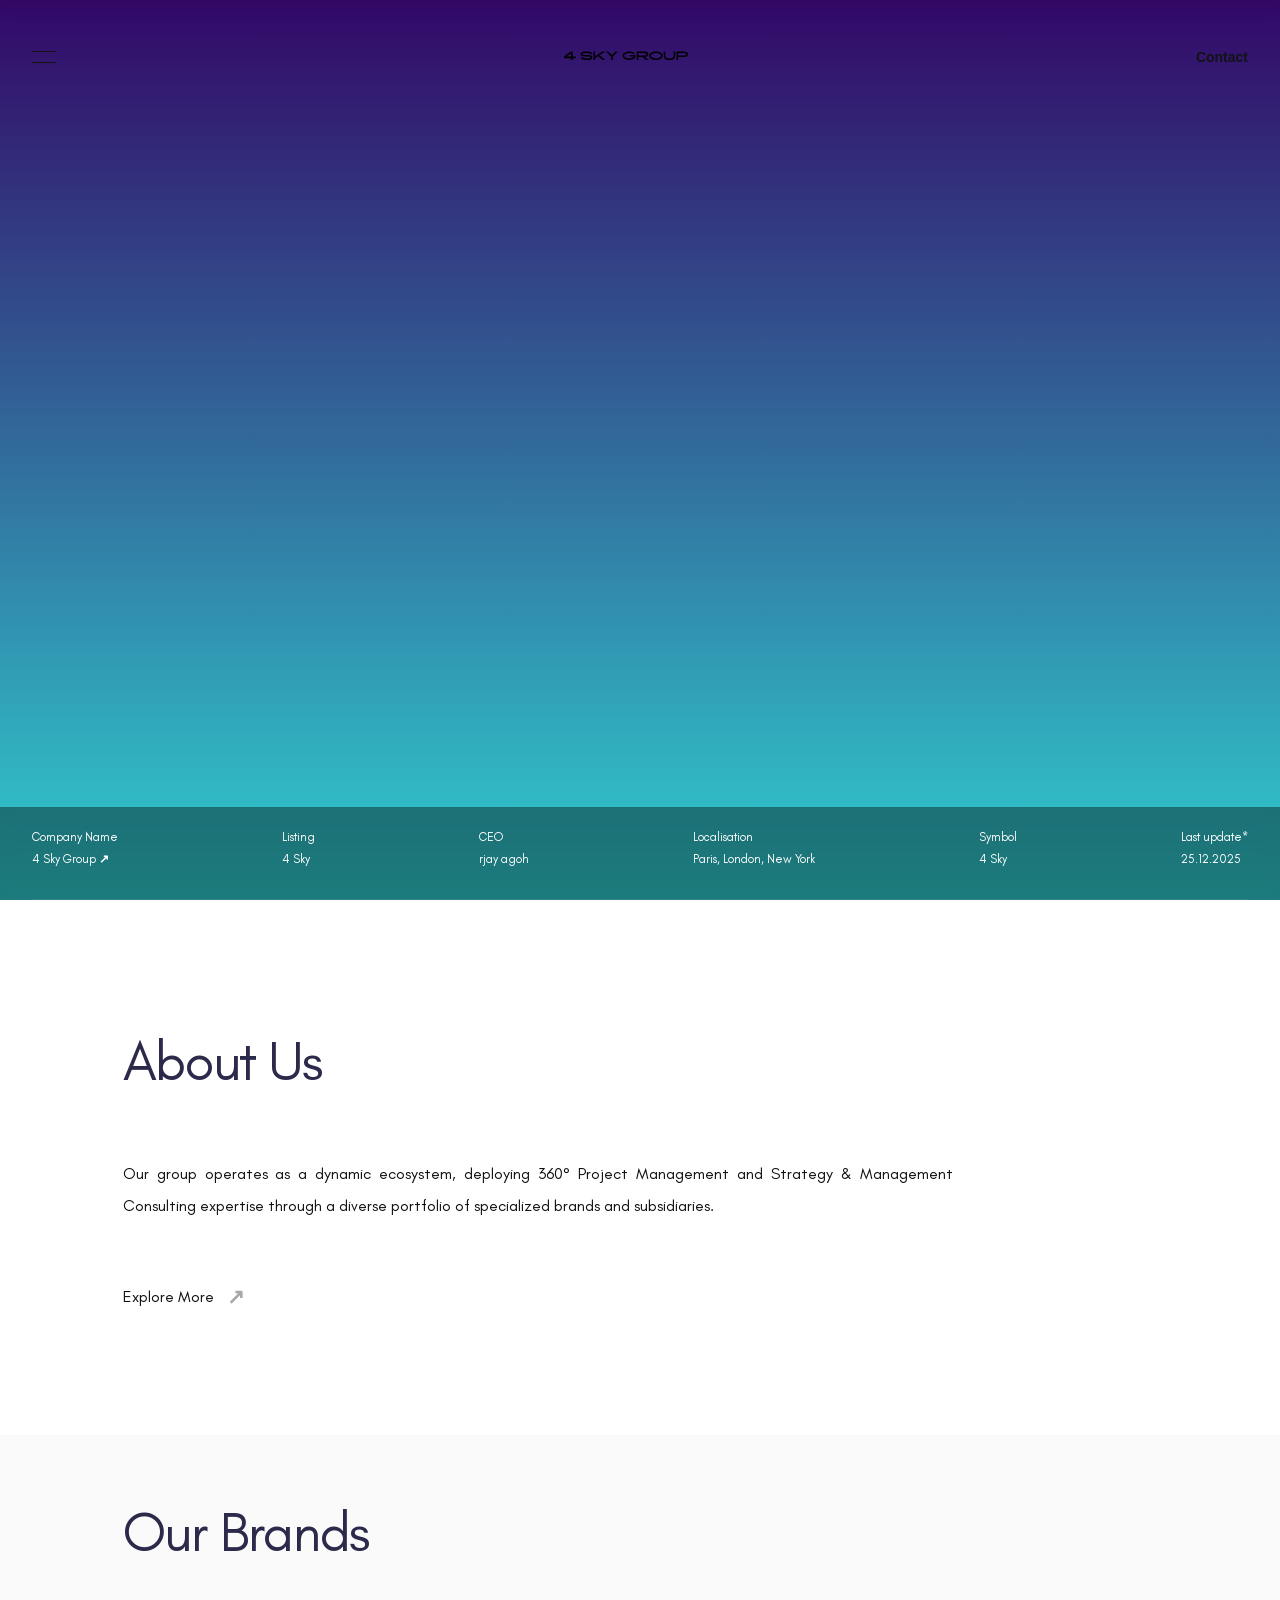
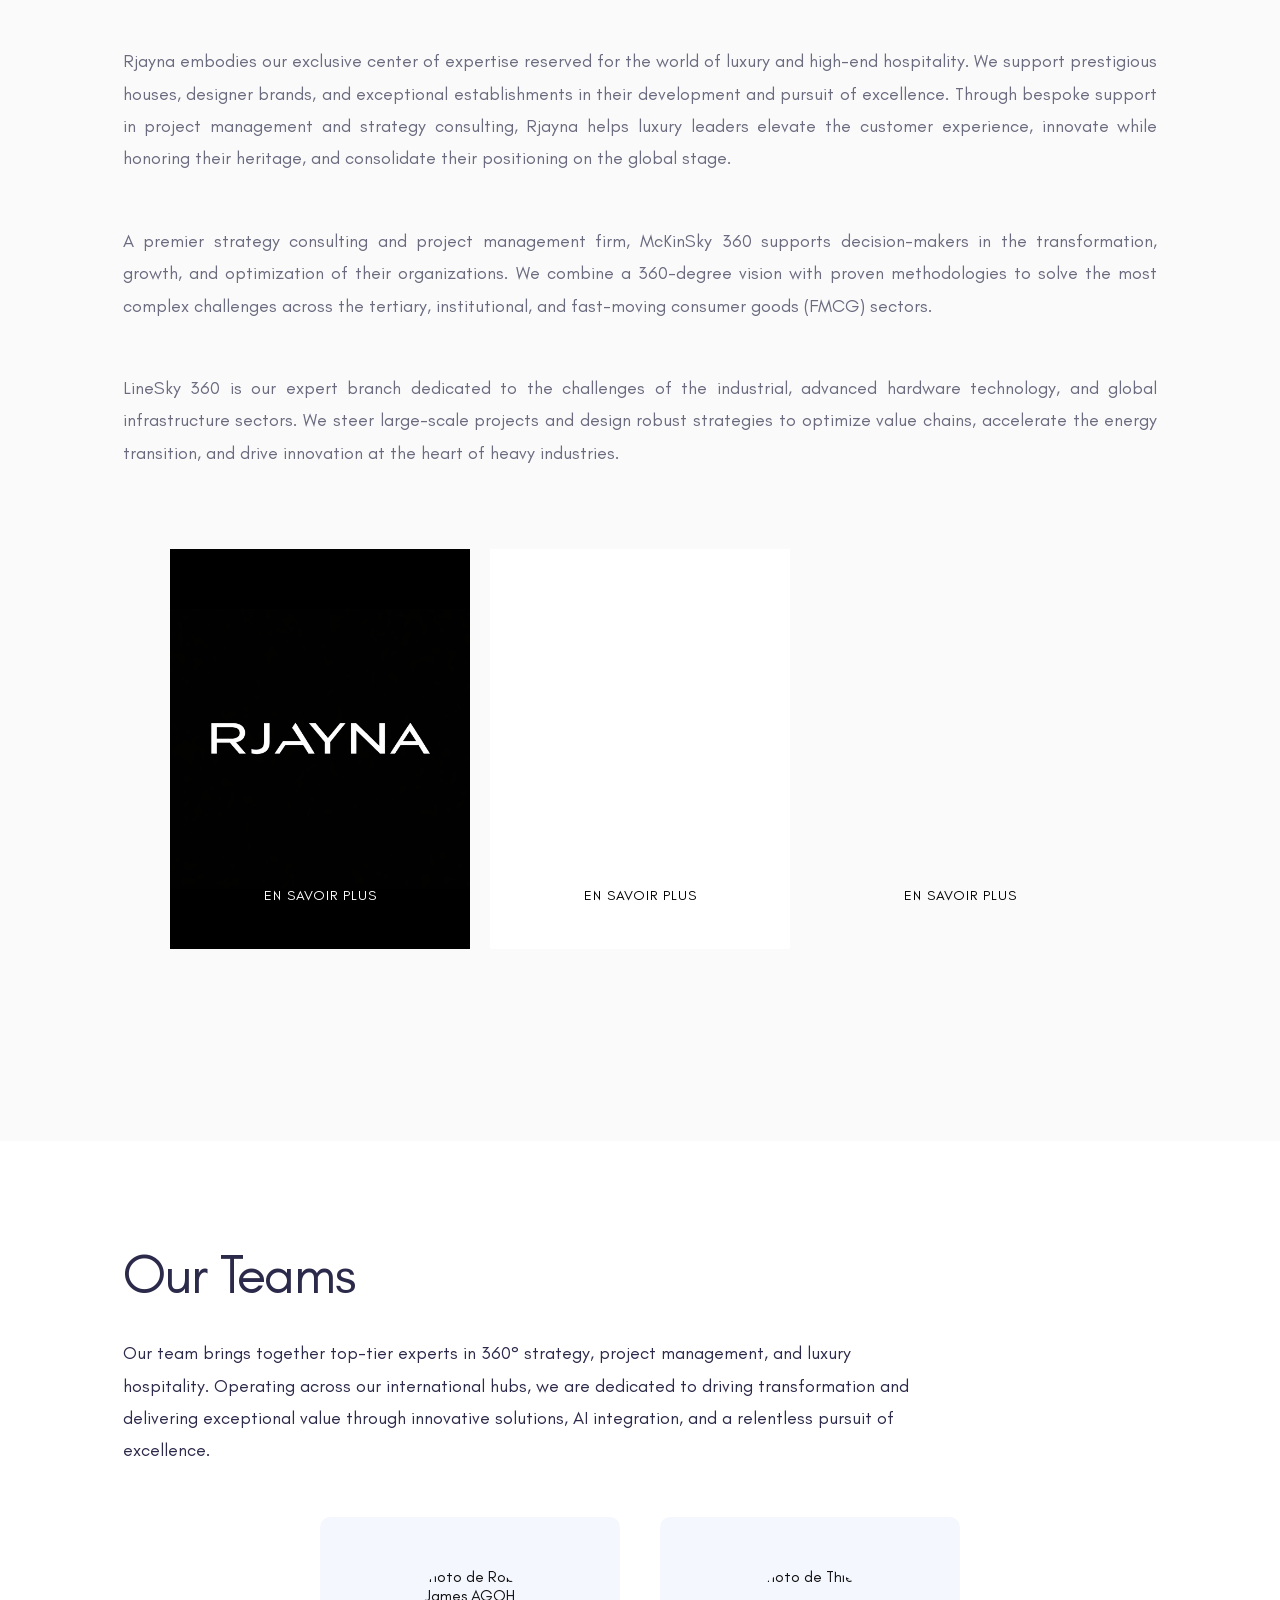
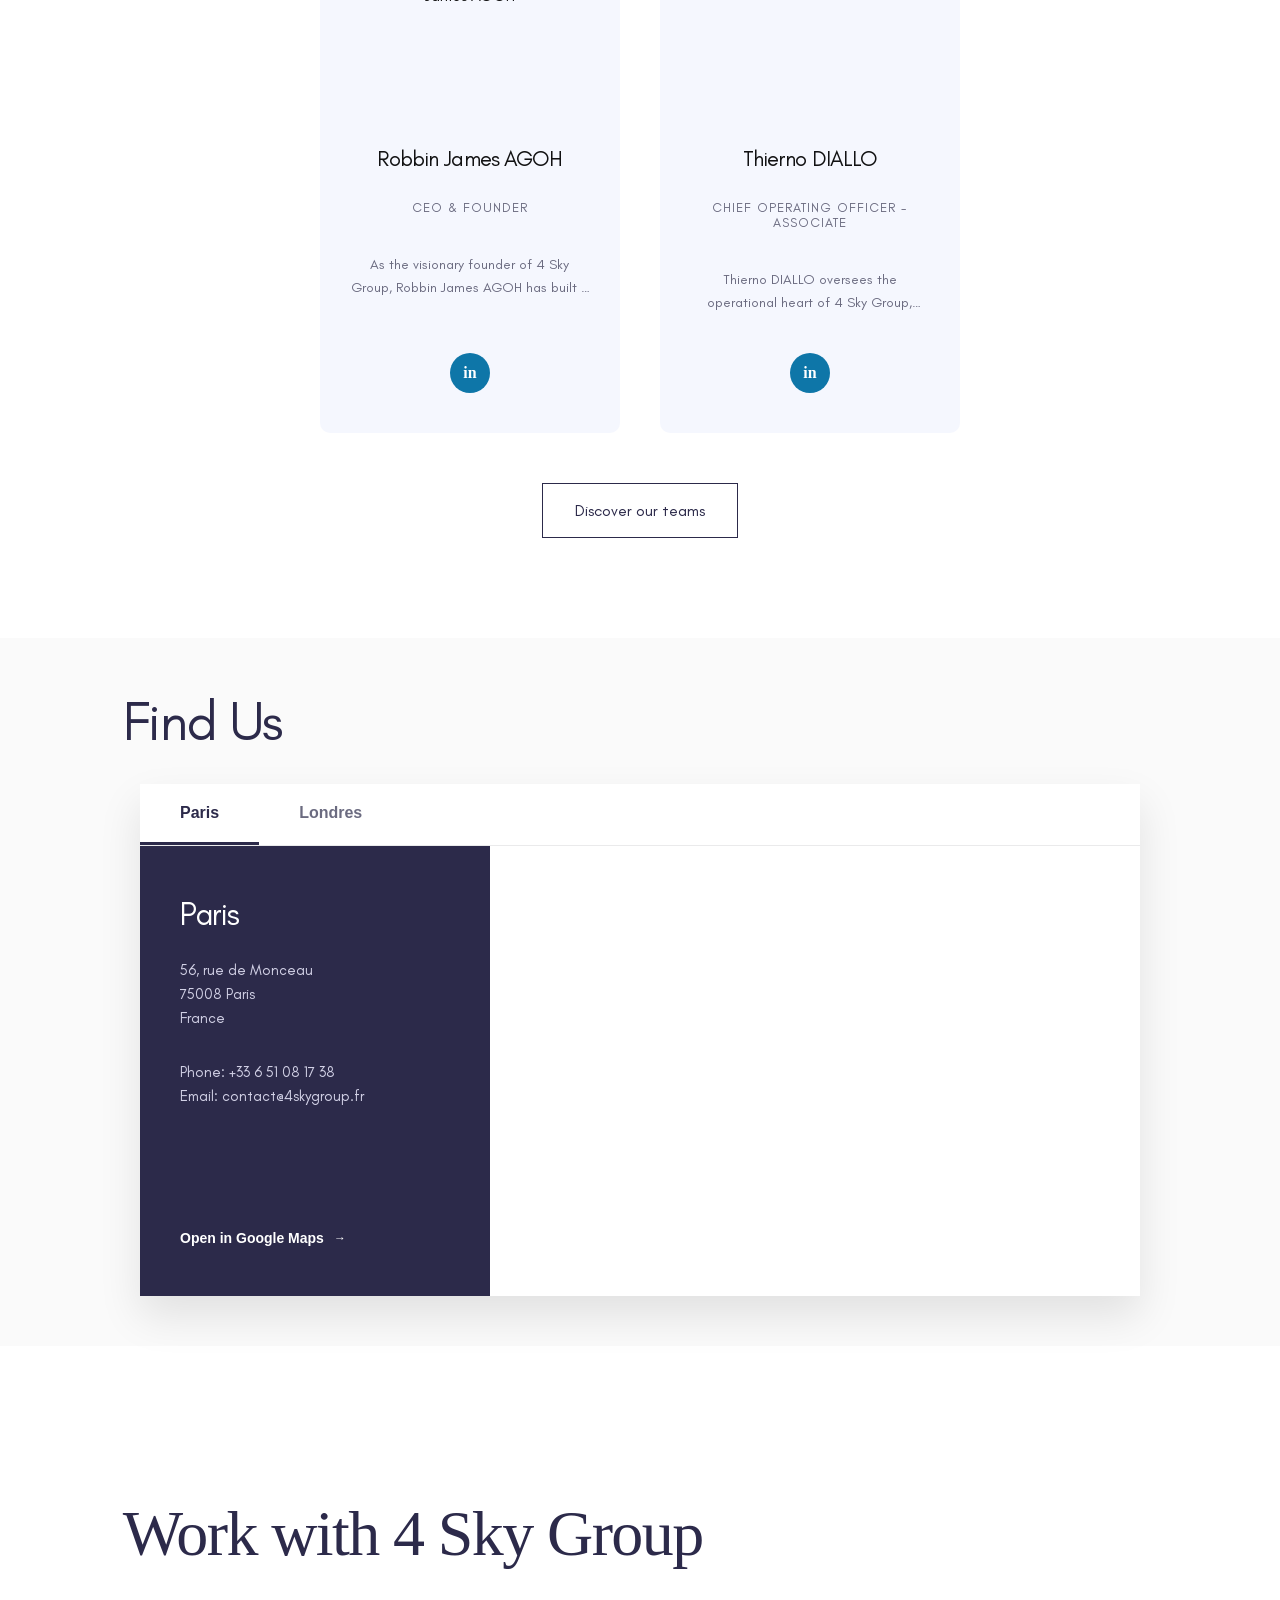
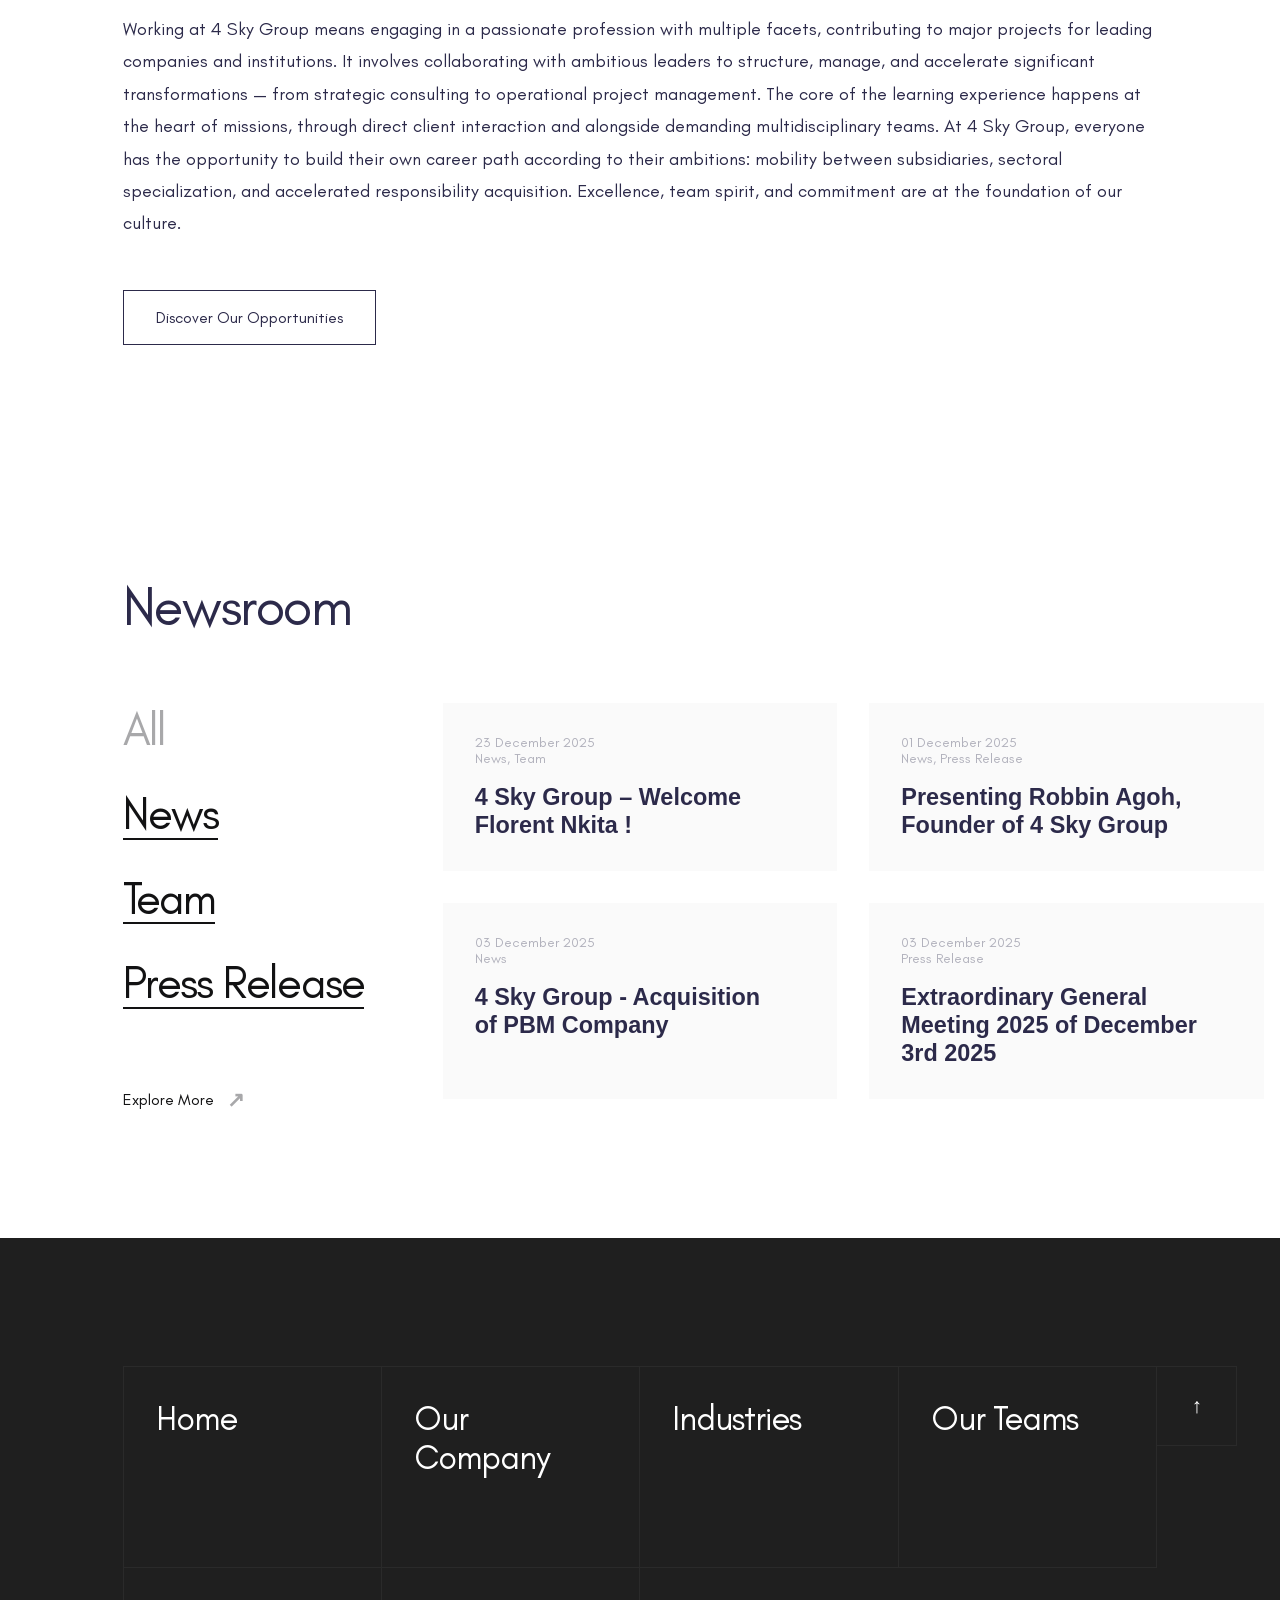
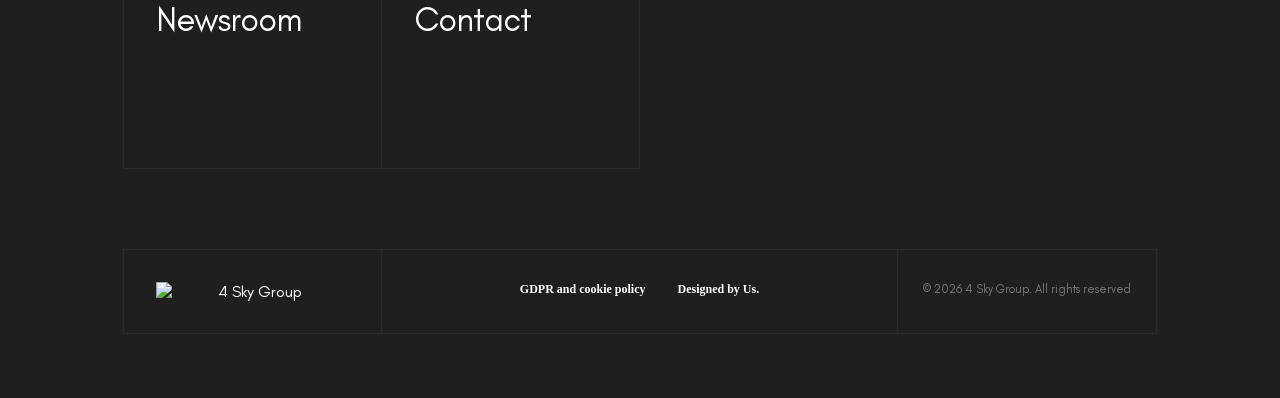
==== commit 06fd4d3c: "fix: remove line decoration" ====
--- a/index.html
+++ b/index.html
@@ -51,21 +51,6 @@
   <div data-role="content" data-barba="wrapper">
     <div data-barba="container">
       <div class="app">
-        <div class="line-decoration">
-          <div class="grid-container fluid height-100">
-            <div class="grid-x grid-margin-x height-100">
-              <div class="cell small-3">
-                <div class="line-decoration__line"></div>
-              </div>
-              <div class="cell small-3">
-                <div class="line-decoration__line"></div>
-              </div>
-              <div class="cell small-3">
-                <div class="line-decoration__line"></div>
-              </div>
-            </div>
-          </div>
-        </div>
         <header class="header">
           <div class="grid-container fluid">
             <div class="grid-x grid-margin-x">
@@ -505,7 +490,7 @@
                         <p>News, Press Release</p>
                       </div>
                       <div class="news-title">
-                        <a class="h6" href="#" target="_blank">Presenting Robbin Agoh, Founder of 4 Sky Group</a>
+                        <a class="h6" href="newsroom/article-robbin-agoh.html" target="_blank">Presenting Robbin Agoh, Founder of 4 Sky Group</a>
                       </div>
                     </div>
 
@@ -516,7 +501,7 @@
                         <p>News</p>
                       </div>
                       <div class="news-title">
-                        <a class="h6" href="#" target="_blank"> 4 Sky Group - Acquisition of PBM Company</a>
+                        <a class="h6" href="newsroom/article-pbm-aquisition.html" target="_blank"> 4 Sky Group - Acquisition of PBM Company</a>
                       </div>
                     </div>
                     
--- a/application/themes/ultimacapital/assets/custom.css
+++ b/application/themes/ultimacapital/assets/custom.css
@@ -361,4 +361,4 @@
 .footer__nav ul li a::after {
   content: none !important;
   display: none !important;
-}+}
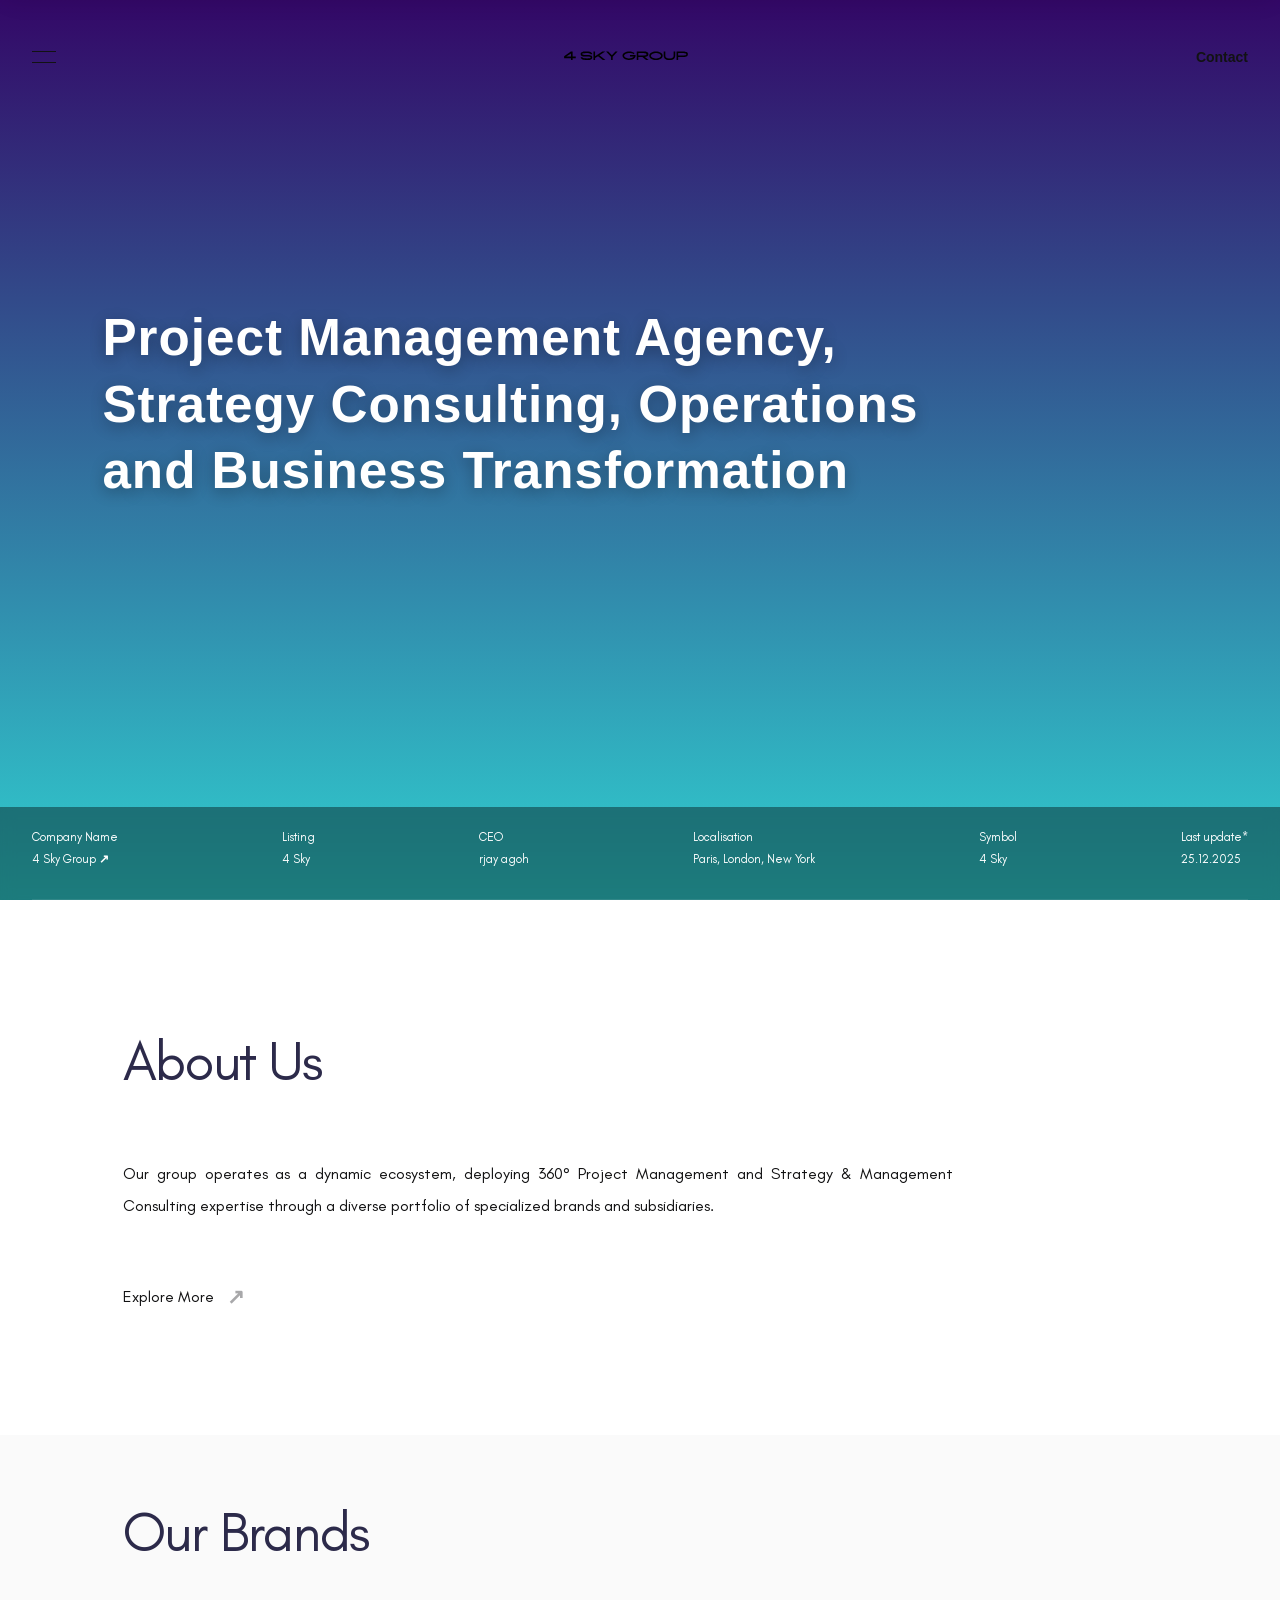
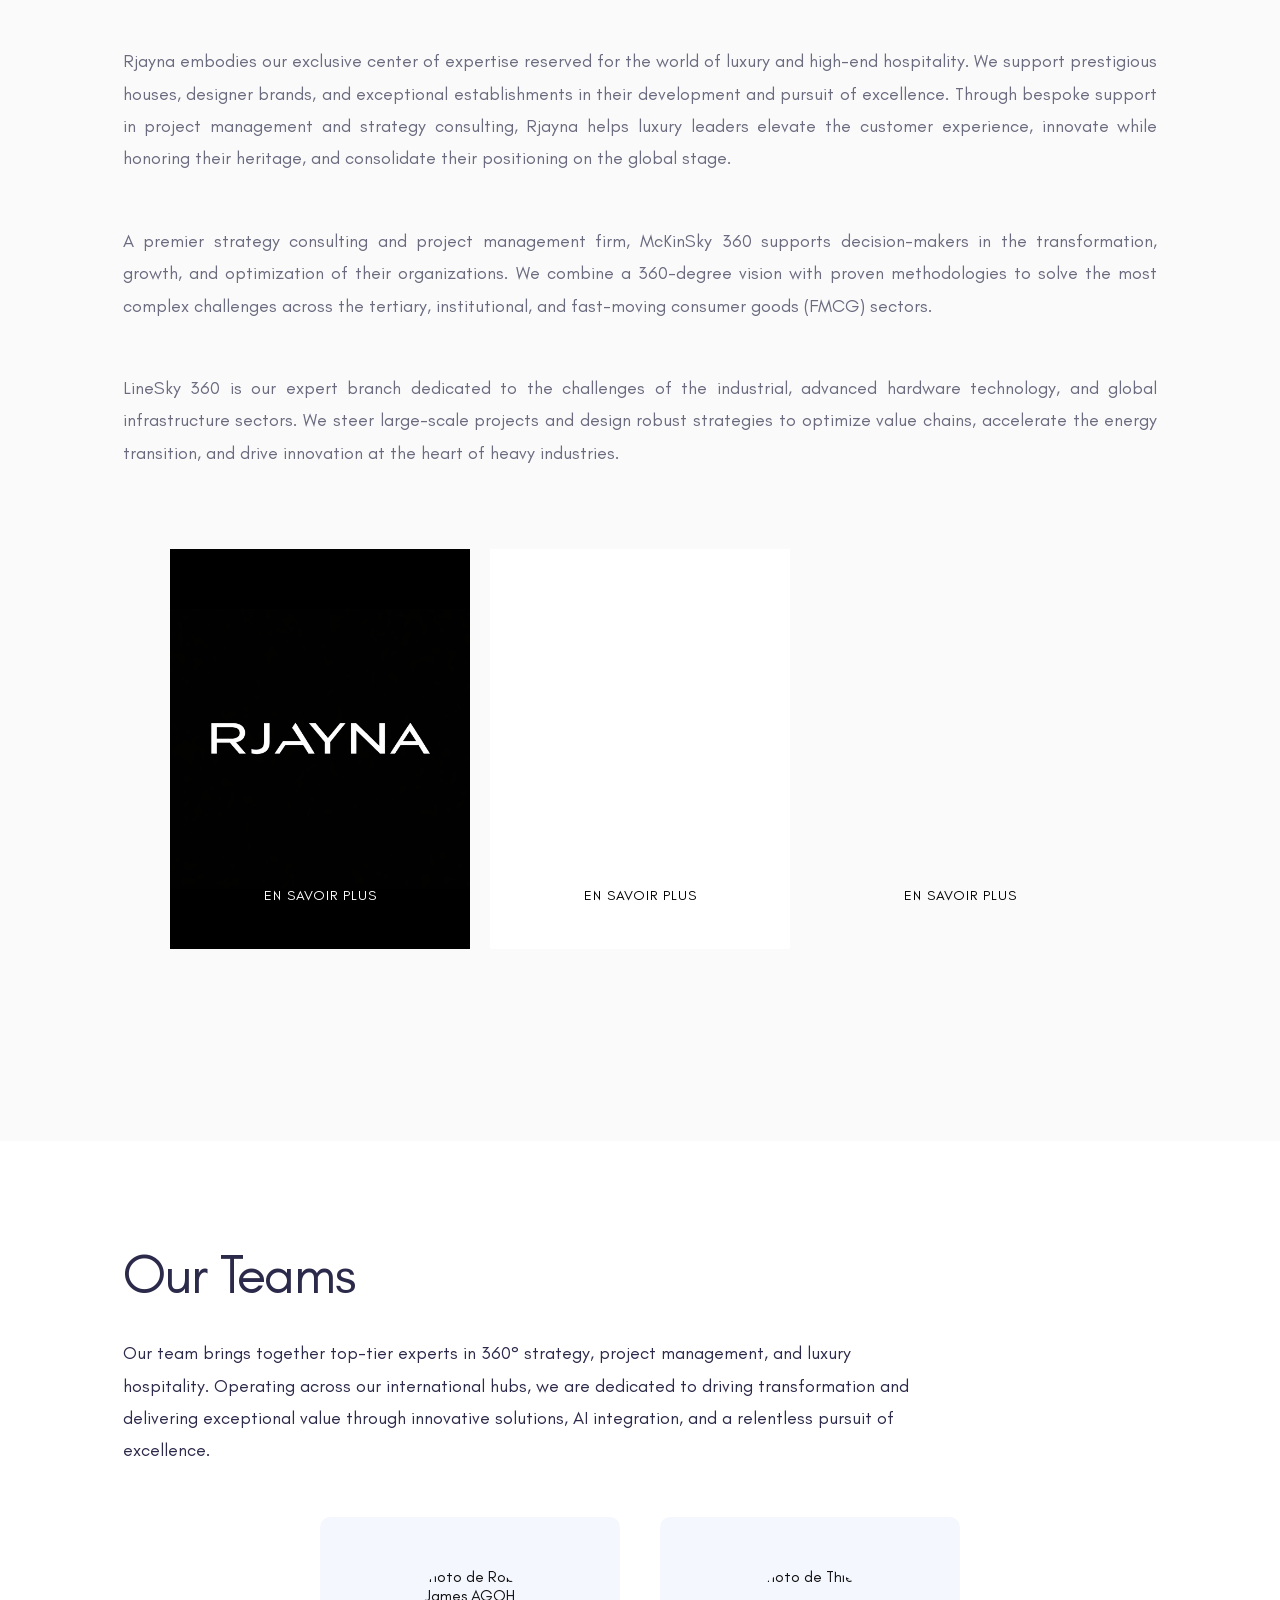
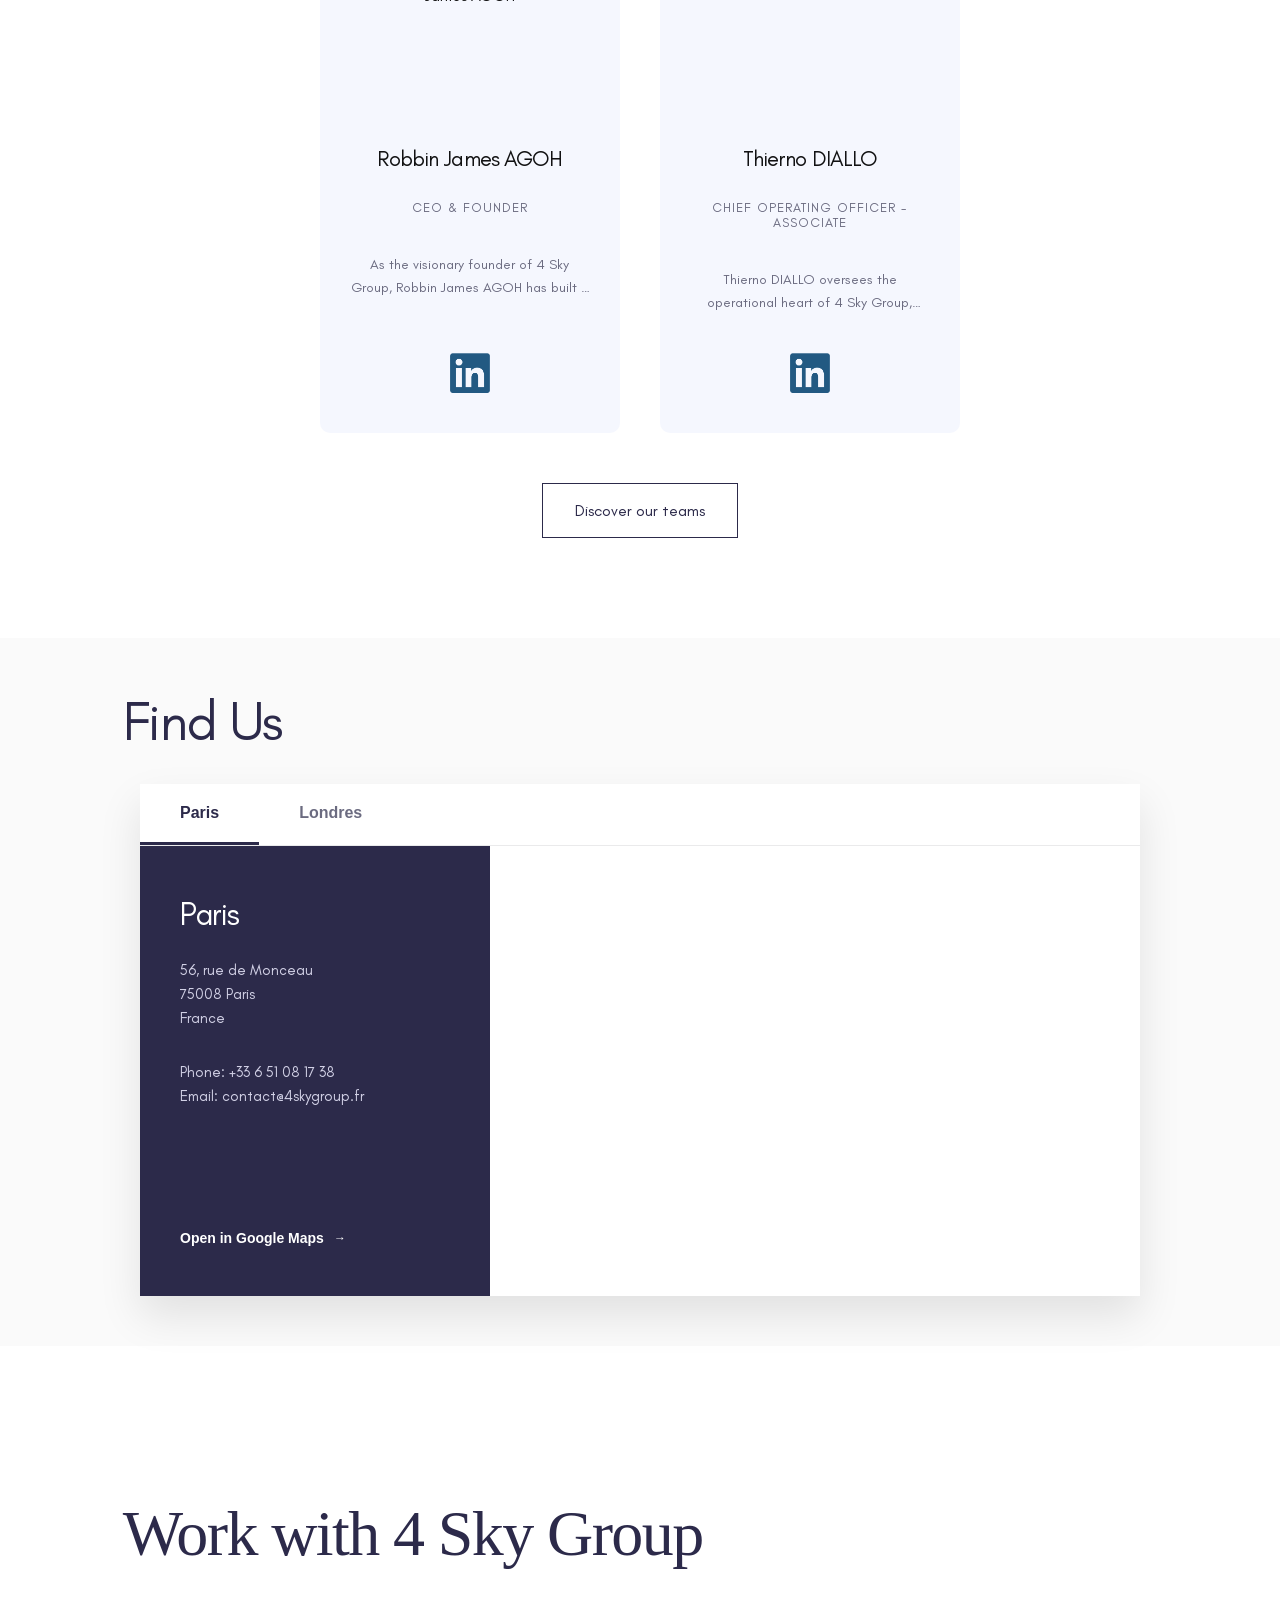
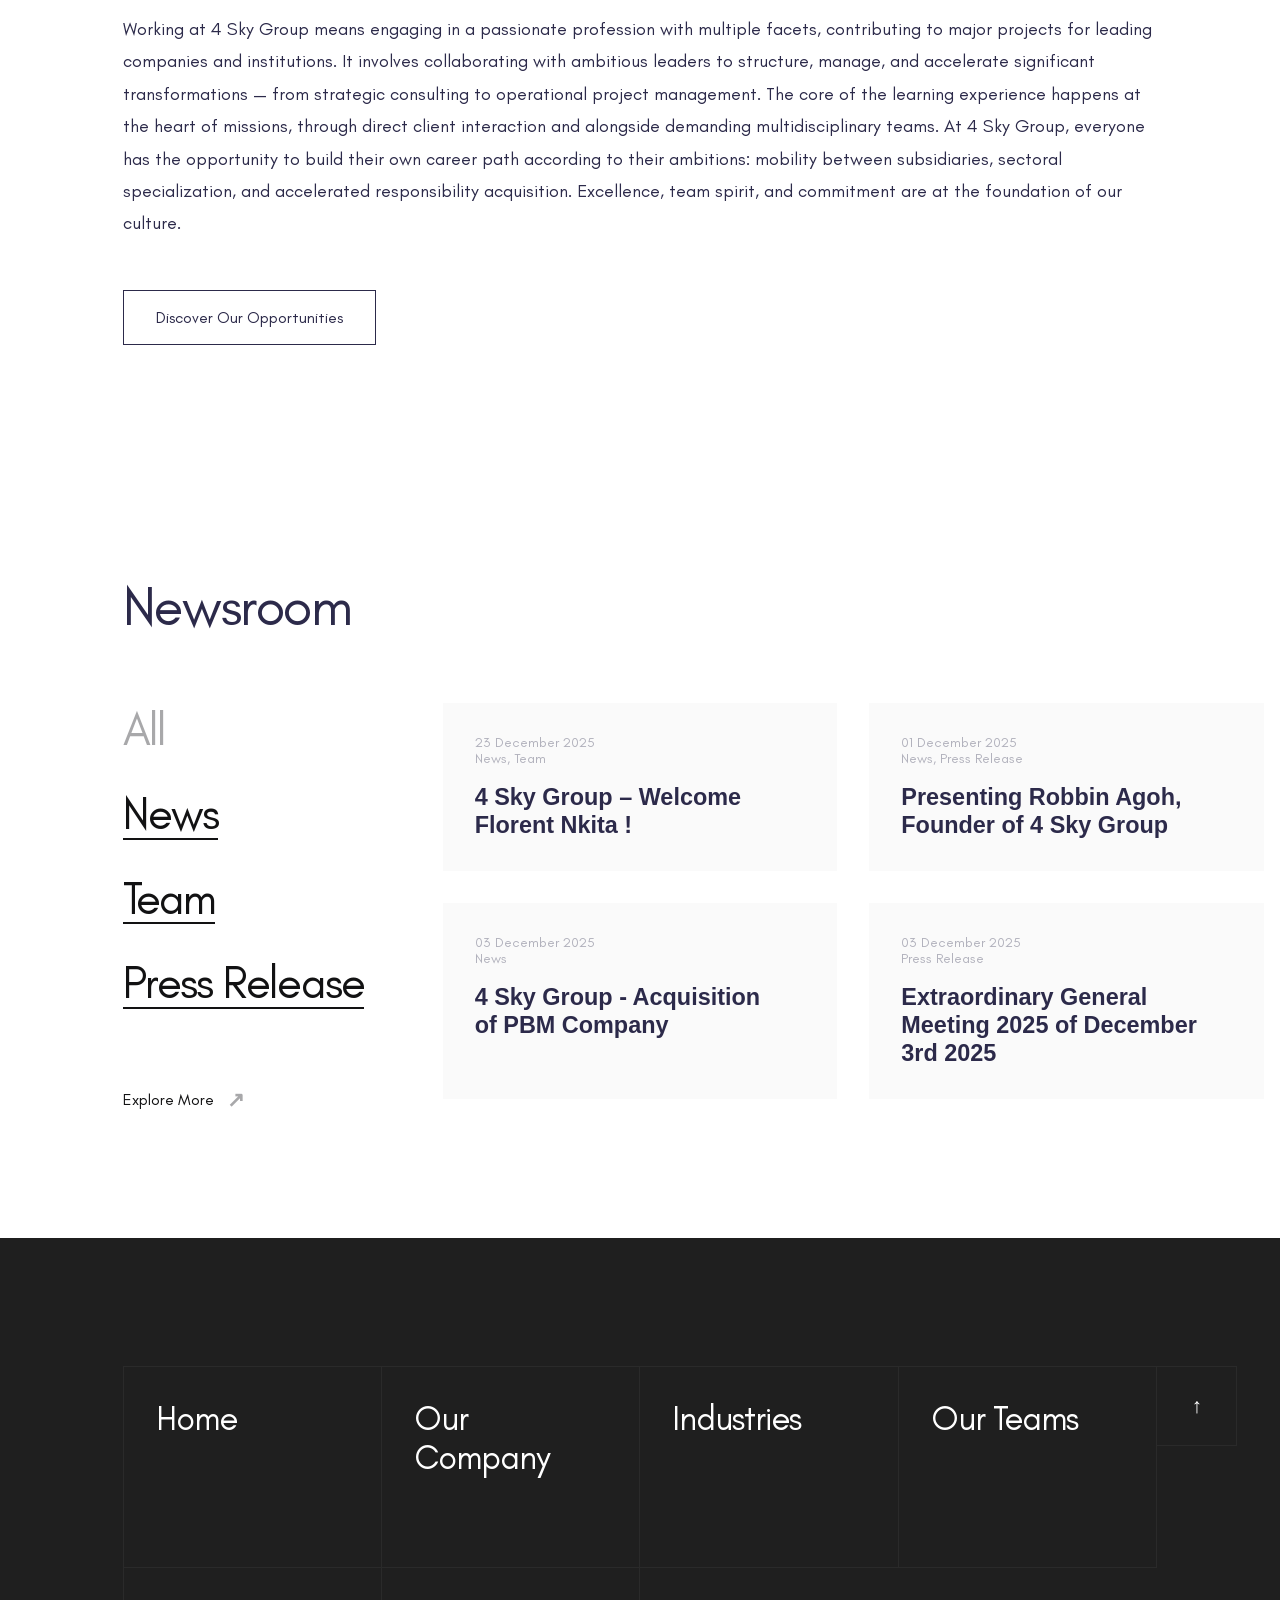
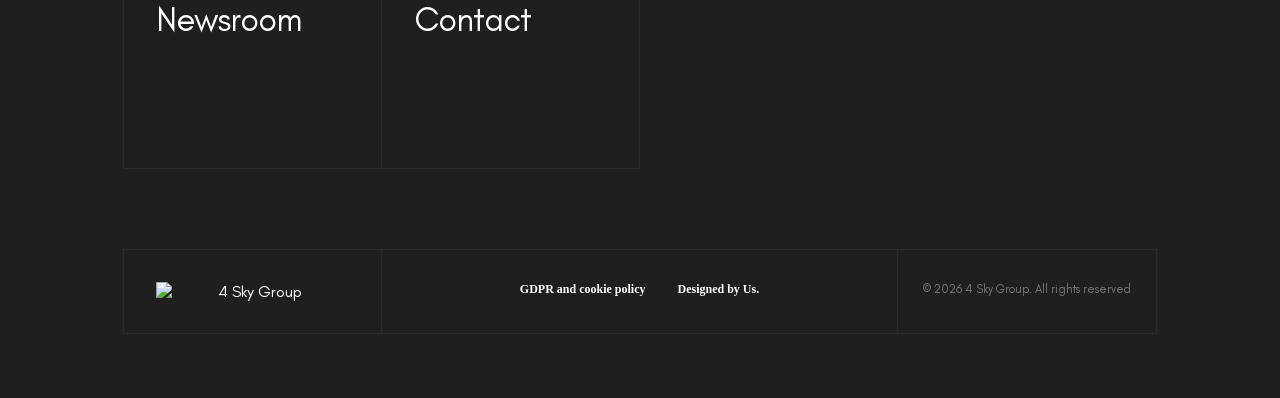
==== commit 9c0bbd4c: "feat: LinkedIn Logo and Links + Style update" ====
--- a/index.html
+++ b/index.html
@@ -138,7 +138,13 @@
                 <div class="cell large-12 height-100">
                   <div class="cover-over__logo">
                     <div class="img-inner">
-                      <!-- <img src="application\files\4-Sky-Group-Blanc-logo.png" alt=""> -->
+                      <div class="hero-text-container">
+  <h1 class="hero-main-title">
+    Project Management Agency,<br>
+    Strategy Consulting, Operations<br>
+    and Business Transformation
+  </h1>
+</div>
                       <div class="cover-content" style="color: #ffffff">
                         <div class="cover-content__inner">
                           <div class="cover-content__row">
@@ -327,7 +333,7 @@
                   <h3 class="h3">Robbin James AGOH</h3>
                   <p class="job-position">CEO & Founder</p>
                   <p class="member-bio">As the visionary founder of 4 Sky Group, Robbin James AGOH has built a unique ecosystem dedicated to strategic excellence and high-end project management.</p>
-                  <a href="https://linkedin.com/in/ton-lien" class="bouton-membre" target="_blank" rel="noopener noreferrer">in</a>
+                  <a href="https://linkedin.com/in/ton-lien" class="bouton-membre" target="_blank" rel="noopener noreferrer"><img src="./application/files/LinkedIn-logo.png" alt="LinkedIn"/></a>
                 </div>
                 <div class="team-member">
                   <a href="team/thierno-diallo.html" class="card-link-mask"></a>
@@ -335,7 +341,7 @@
                   <h3 class="h3">Thierno DIALLO</h3>
                   <p class="job-position">Chief Operating Officer - Associate</p>
                   <p class="member-bio">Thierno DIALLO oversees the operational heart of 4 Sky Group, ensuring that our strategic visions are translated into flawless execution.</p>
-                  <a href="https://linkedin.com/in/ton-lien" class="bouton-membre" target="_blank" rel="noopener noreferrer">in</a>
+                  <a href="https://linkedin.com/in/ton-lien" class="bouton-membre" target="_blank" rel="noopener noreferrer"><img src="./application/files/LinkedIn-logo.png" alt="LinkedIn"/></a>
                 </div>
               </div>
 
--- a/application/themes/ultimacapital/assets/custom.css
+++ b/application/themes/ultimacapital/assets/custom.css
@@ -80,6 +80,31 @@
 .cover-slider__pattern {
   position: absolute; top: 20%; left: 20%; width: 60%; height: 60%;
   z-index: 2; pointer-events: none; mix-blend-mode: overlay;
+}
+
+.hero-text-container {
+    position: absolute !important;
+    top: 45% !important;
+    transform: translateY(-50%) !important;
+    left: 8% !important;
+    z-index: 50 !important;
+    text-align: left !important;
+    width: 80% !important;
+    max-width: 900px !important;
+    margin: 0 !important;
+    padding: 0 !important;
+}
+
+.hero-main-title {
+    color: #ffffff !important;
+    font-family: 'Glacial Indifference', sans-serif !important;
+    font-weight: 700 !important;
+    line-height: 1.3 !important;
+    letter-spacing: 1px !important;
+    text-shadow: 0px 4px 15px rgba(0,0,0,0.3) !important;
+    
+    font-size: clamp(26px, 4vw, 55px) !important; 
+    margin: 0 !important;
 }
 
 /* --- 5. SECTION MARQUES (CARTE SERVICES) --- */
@@ -156,19 +181,46 @@
   font-size: 22px !important; overflow: hidden; text-overflow: ellipsis;
 }
 .team-member .job-position { margin: 0; color: #6b6b80; text-transform: uppercase; font-size: 13px; letter-spacing: 1px; }
+/* ==========================================================================
+   DRESSAGE DU LOGO LINKEDIN (Taille parfaite + Animation maîtrisée)
+   ========================================================================== */
+
+/* 1. La pastille : centrage parfait et blocage des vieux effets du thème */
 .bouton-membre {
-  display: flex; align-items: center; justify-content: center; width: 40px; height: 40px; border-radius: 50%;
-  background-color: #0e76a8; color: #ffffff; text-decoration: none; font-weight: bold; margin-top: auto; 
-  transition: transform 0.3s ease, background-color 0.3s ease;
-}
-.bouton-membre:hover { transform: translateY(-5px); background-color: #44a3cf; }
+  display: inline-flex !important;
+  justify-content: center;
+  align-items: center;
+  overflow: hidden; /* Empêche tout débordement */
+}
+
+/* On tue les pseudo-éléments parasites du thème qui rajoutent du texte ou des icônes au survol */
+.bouton-membre::before,
+.bouton-membre::after {
+  display: none !important;
+}
+
+/* 2. L'image : réduction et neutralisation de la fuite vers le bas */
+.bouton-membre img {
+  width: 40px !important; 
+  height: 40px !important;
+  object-fit: contain;
+  display: block;
+  margin: 0 !important;
+  
+  transform: none !important; 
+  animation: none !important; 
+  transition: transform 0.3s ease, opacity 0.3s ease !important; 
+}
+
+.bouton-membre:hover img {
+  transform: scale(1.05) !important;
+  opacity: 0.9 !important;
+}
 
 /* 1. On prépare la carte pour accueillir le lien étiré */
 .team-member {
   width: 300px;
-  /* On allonge la carte pour laisser de l'espace en bas */
   min-height: 480px !important; 
-  /* On augmente le padding latéral (30px au lieu de 0) pour éloigner le texte des bords */
   padding: 50px 30px 40px !important; 
   background-color: rgba(65, 105, 225, 0.05);
   border-radius: 10px;
@@ -281,38 +333,123 @@
    11. RESPONSIVE DESIGN (MOBILES ET TABLETTES)
    ========================================================================== */
 
-@media (max-width: 1024px) {
-  /* On remet un espacement normal, plus besoin de rustine géante ! */
-  .about-us { padding-top: 80px !important; padding-bottom: 60px !important; }
-  
-  .industry-column { padding: 40px 20px; border-right: none; border-bottom: 1px solid #d1d0e5; }
-  .industry-column.no-border { border-bottom: none; }
+/* ==========================================================================
+   LE NETTOYAGE AU KÄRCHER V2 : RUPTURE DU CHEVAUCHEMENT (MOBILES/TABLETTES)
+   ========================================================================== */
+
+@media screen and (max-width: 1024px) {
+    
+    /* 1. LE FIX MAJEUR : On force TOUS les conteneurs du Hero à redevenir relatifs.
+          C'est ça qui oblige le Hero à repousser la section "About Us" vers le bas ! */
+    .cover, 
+    .cover.section, 
+    .cover-over, 
+    .cover-over__logo, 
+    .img-inner, 
+    .cell.large-12.height-100 {
+        position: relative !important; /* <-- L'INGRÉDIENT SECRET EST ICI */
+        height: auto !important;
+        min-height: 100vh !important;
+        display: block !important; 
+        overflow: visible !important;
+    }
+
+    /* 2. On s'assure que le vieux fond animé (slider) ne fausse pas les calculs */
+    .cover-slider {
+        display: none !important;
+    }
+
+    /* 3. Le texte redevient un bloc massif en béton */
+    .hero-text-container {
+        position: relative !important;
+        display: block !important;
+        top: auto !important;
+        bottom: auto !important;
+        left: auto !important;
+        transform: none !important;
+        padding: 130px 5% 30px 5% !important;
+        margin: 0 !important;
+        width: 100% !important;
+    }
+
+    /* 4. La barre d'infos reste sagement SOUS le texte */
+    .cover-content,
+    .cover-over__logo .img-inner .cover-content {
+        position: relative !important;
+        display: block !important;
+        top: auto !important;
+        bottom: auto !important;
+        left: auto !important;
+        right: auto !important;
+        transform: none !important;
+        padding: 20px 5% 50px 5% !important;
+        margin: 0 !important;
+        background: transparent !important;
+        backdrop-filter: none !important;
+    }
+
+    /* 5. On protège la section About Us pour qu'elle respire sans être écrasée */
+    .section.about-us {
+        position: relative !important;
+        margin-top: 0 !important;
+        padding-top: 80px !important;
+        z-index: 10 !important;
+    }
+
+    /* 6. Toujours notre fameuse fondue d'oignons sur le texte pour qu'il réduise doucement */
+    .hero-main-title {
+        font-size: clamp(20px, 6.5vw, 35px) !important;
+        line-height: 1.2 !important;
+    }
 }
 
 @media (max-width: 768px) {
   /* Aligne tous les titres à gauche sur mobile avec un léger padding */
   .section-title { text-align: left !important; }
+
+  /* LE FIX DU HERO : 100% FLUX NATUREL (Adieu l'absolu !) */
+  .cover, .cover-over { 
+      height: auto !important; 
+      min-height: 100vh !important; /* Laisse l'écran s'agrandir */
+  }
+  
+  .cover-over__logo { height: auto !important; min-height: 100vh !important; }
+  
+  /* On transforme la zone en colonne Flexbox */
+  .cover-over__logo .img-inner { 
+      display: flex !important;
+      flex-direction: column !important;
+      justify-content: space-between !important; /* Écarte le texte en haut et la barre en bas */
+      height: auto !important; 
+      min-height: 100vh !important; 
+      padding-top: 120px !important; /* Laisse la place pour le header/logo */
+  }
+
+  .hero-text-container {
+      position: relative !important; /* LE SECRET EST LÀ : on annule l'absolu */
+      top: auto !important; 
+      left: auto !important;
+      transform: none !important; 
+      padding: 0 5% 40px 5% !important; /* Le padding bas repousse la barre d'infos */
+      width: 100% !important;
+  }
+    
+  .hero-main-title {
+      /* La fondue d'oignons mobile */
+      font-size: clamp(24px, 6vw, 32px) !important; 
+      line-height: 1.2 !important;
+  }
   
   .header__link { color: #121213; font-weight: 600; text-decoration: none; transition: color 0.3s ease; }
   .team-group { justify-content: center; }
-
-  /* LE FIX DU HERO : Empêcher le Hero d'écraser la section About Us */
-  .cover { height: auto !important; min-height: auto !important; }
   
-  .cover-over { 
-    position: relative !important; /* La magie opère ici : le bloc ne flotte plus, il repousse le reste vers le bas ! */
-    height: auto !important; 
-    min-height: auto !important;
-  }
-  
-  .cover-over__logo, .cover-over__logo .img-inner { height: auto !important; min-height: 50vh !important; }
-  
+  /* La barre d'info du bas */
   .cover-over__logo .img-inner .cover-content { 
-    position: relative !important; 
-    background: transparent !important; 
-    backdrop-filter: none !important; 
-    padding-top: 100px !important; /* Un peu d'air au-dessus des chiffres financiers */
-    padding-bottom: 50px !important; 
+      position: relative !important; 
+      background: transparent !important; 
+      backdrop-filter: none !important; 
+      padding-top: 0 !important; 
+      padding-bottom: 50px !important; 
   }
   
   .cover-content__row-flex { display: flex !important; flex-direction: column !important; gap: 30px !important; }
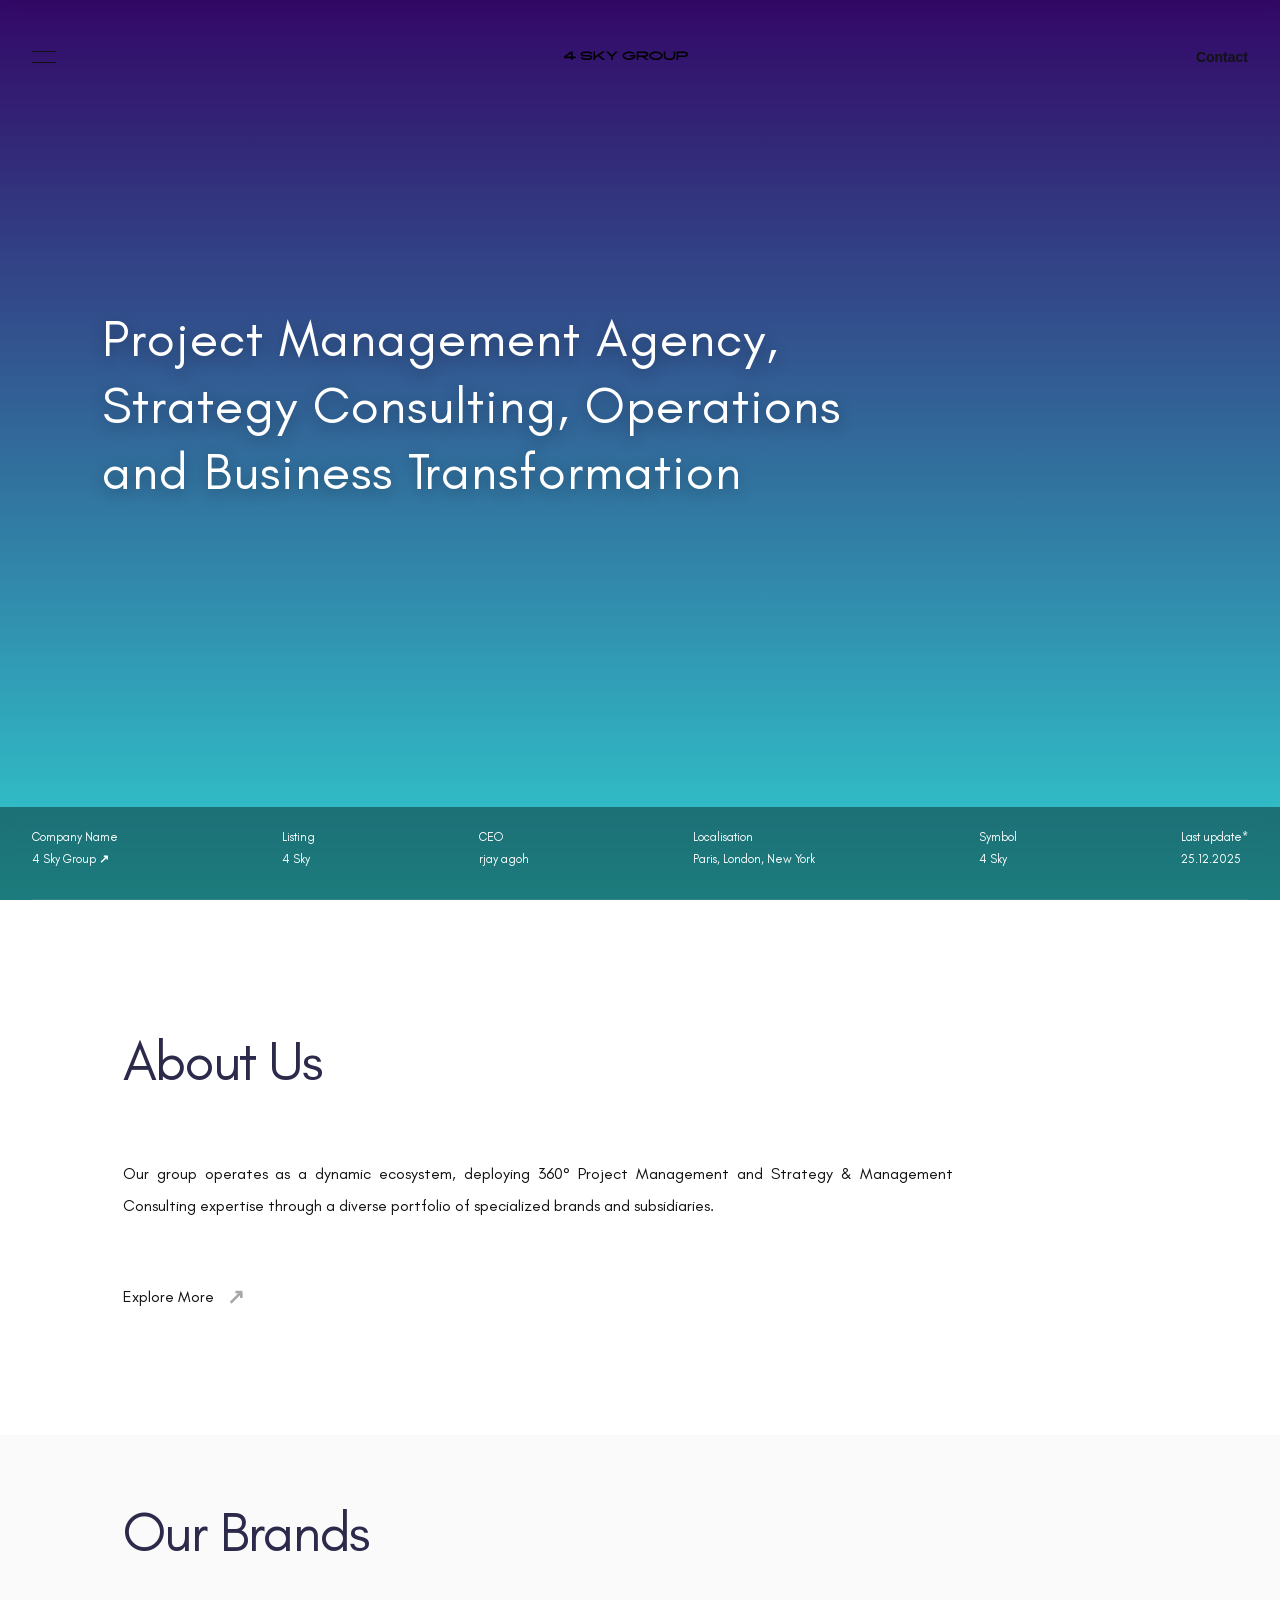
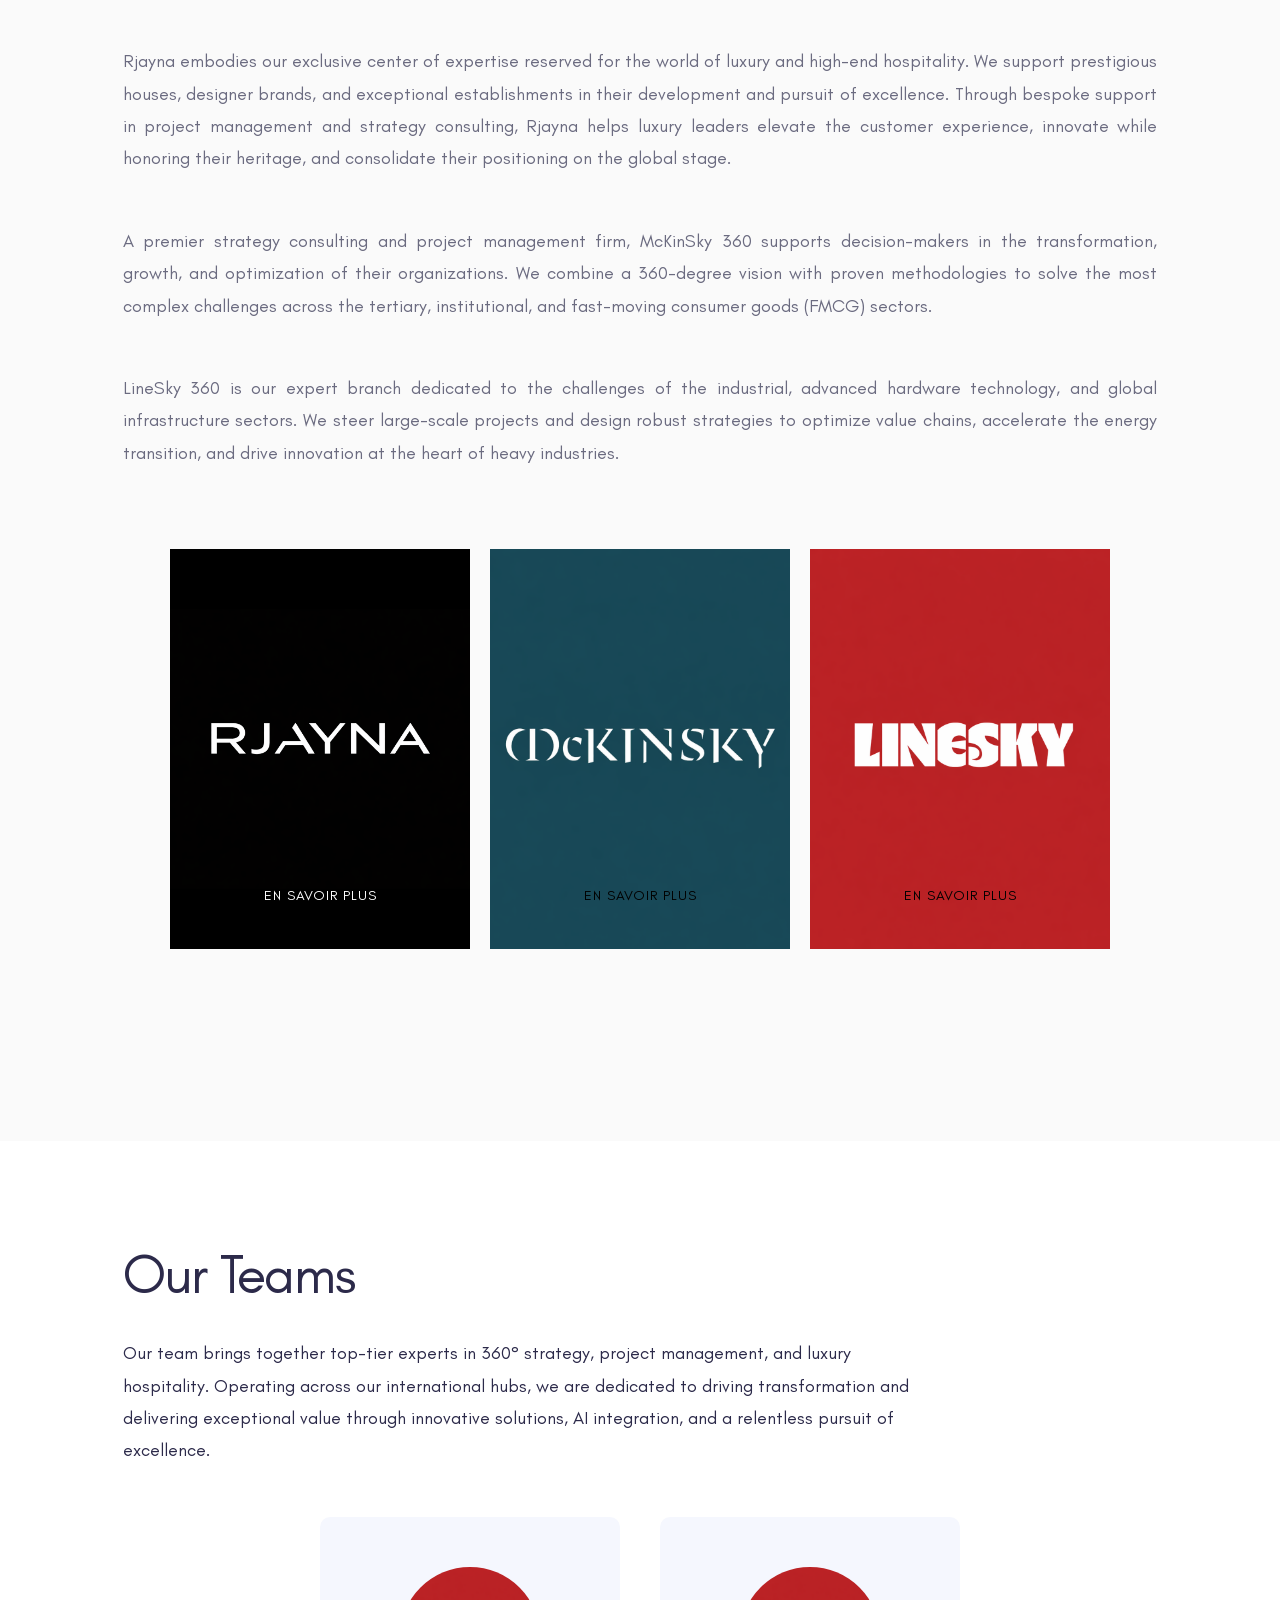
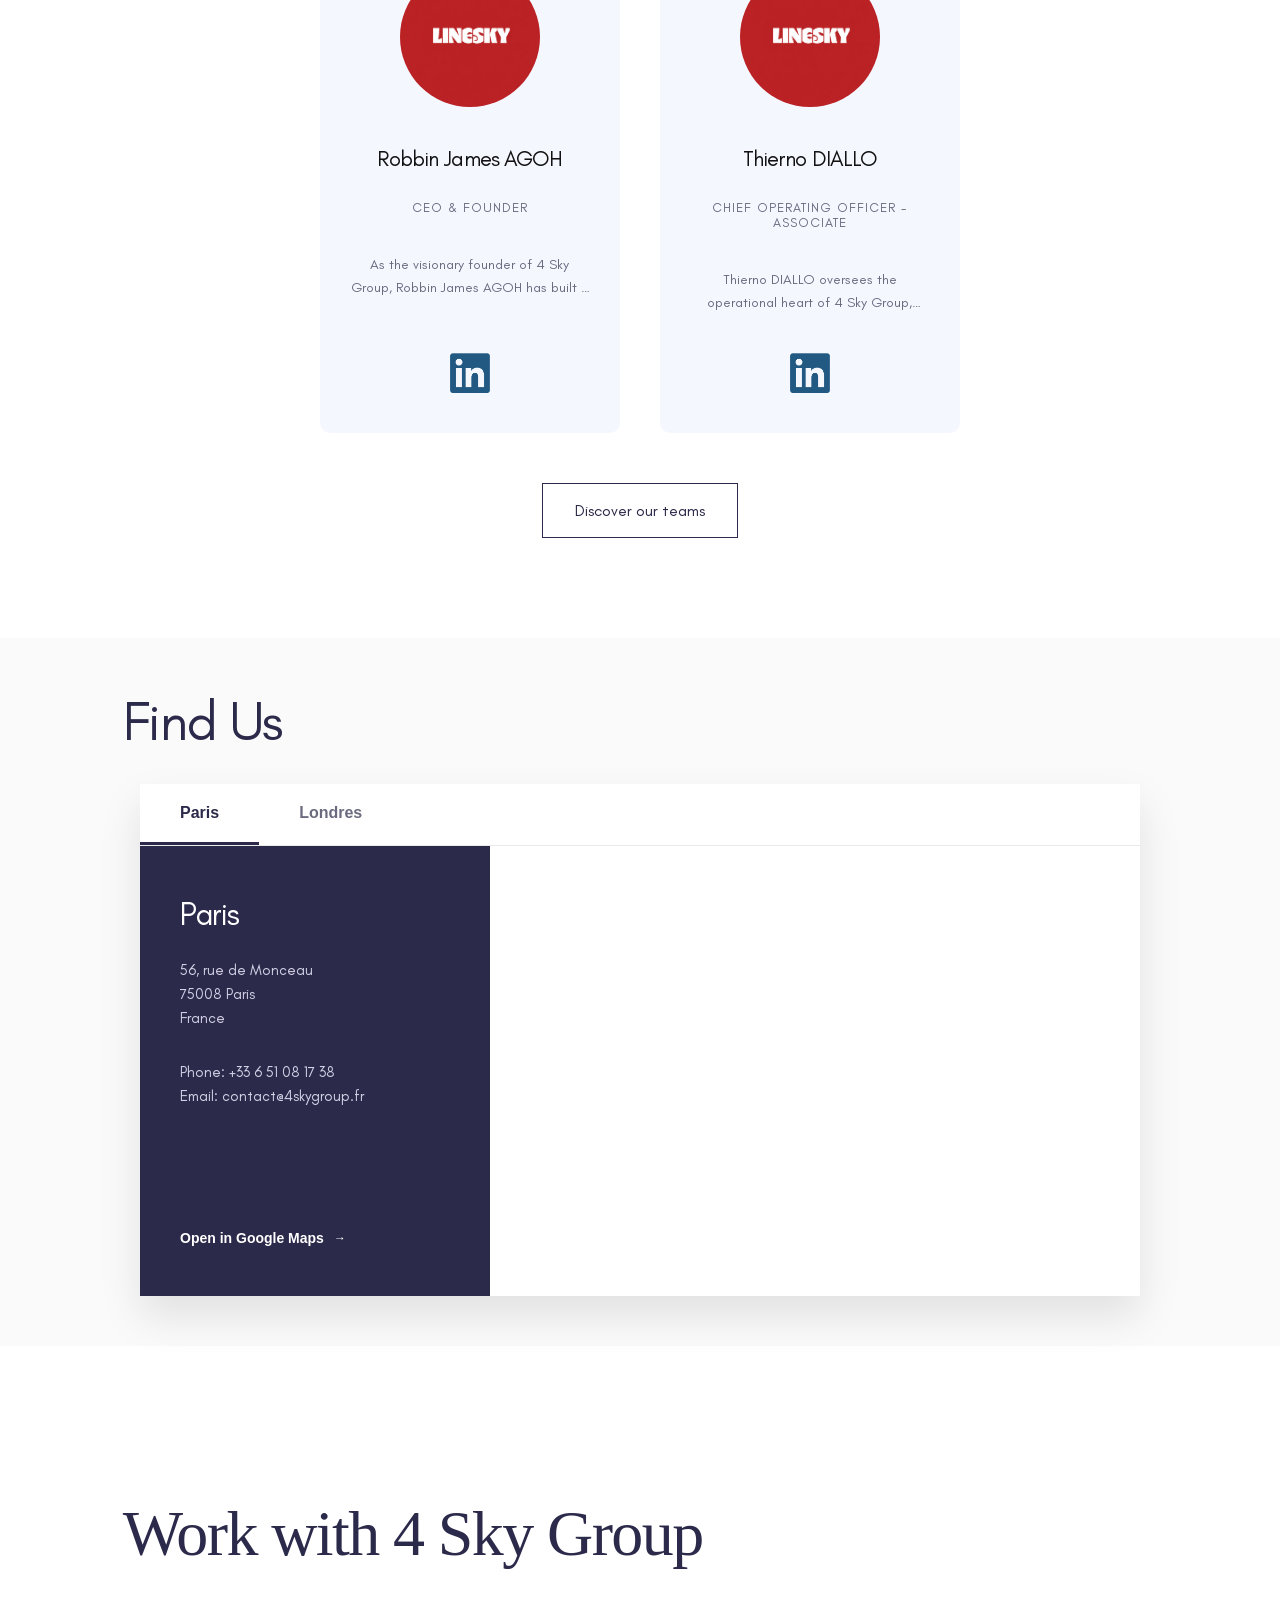
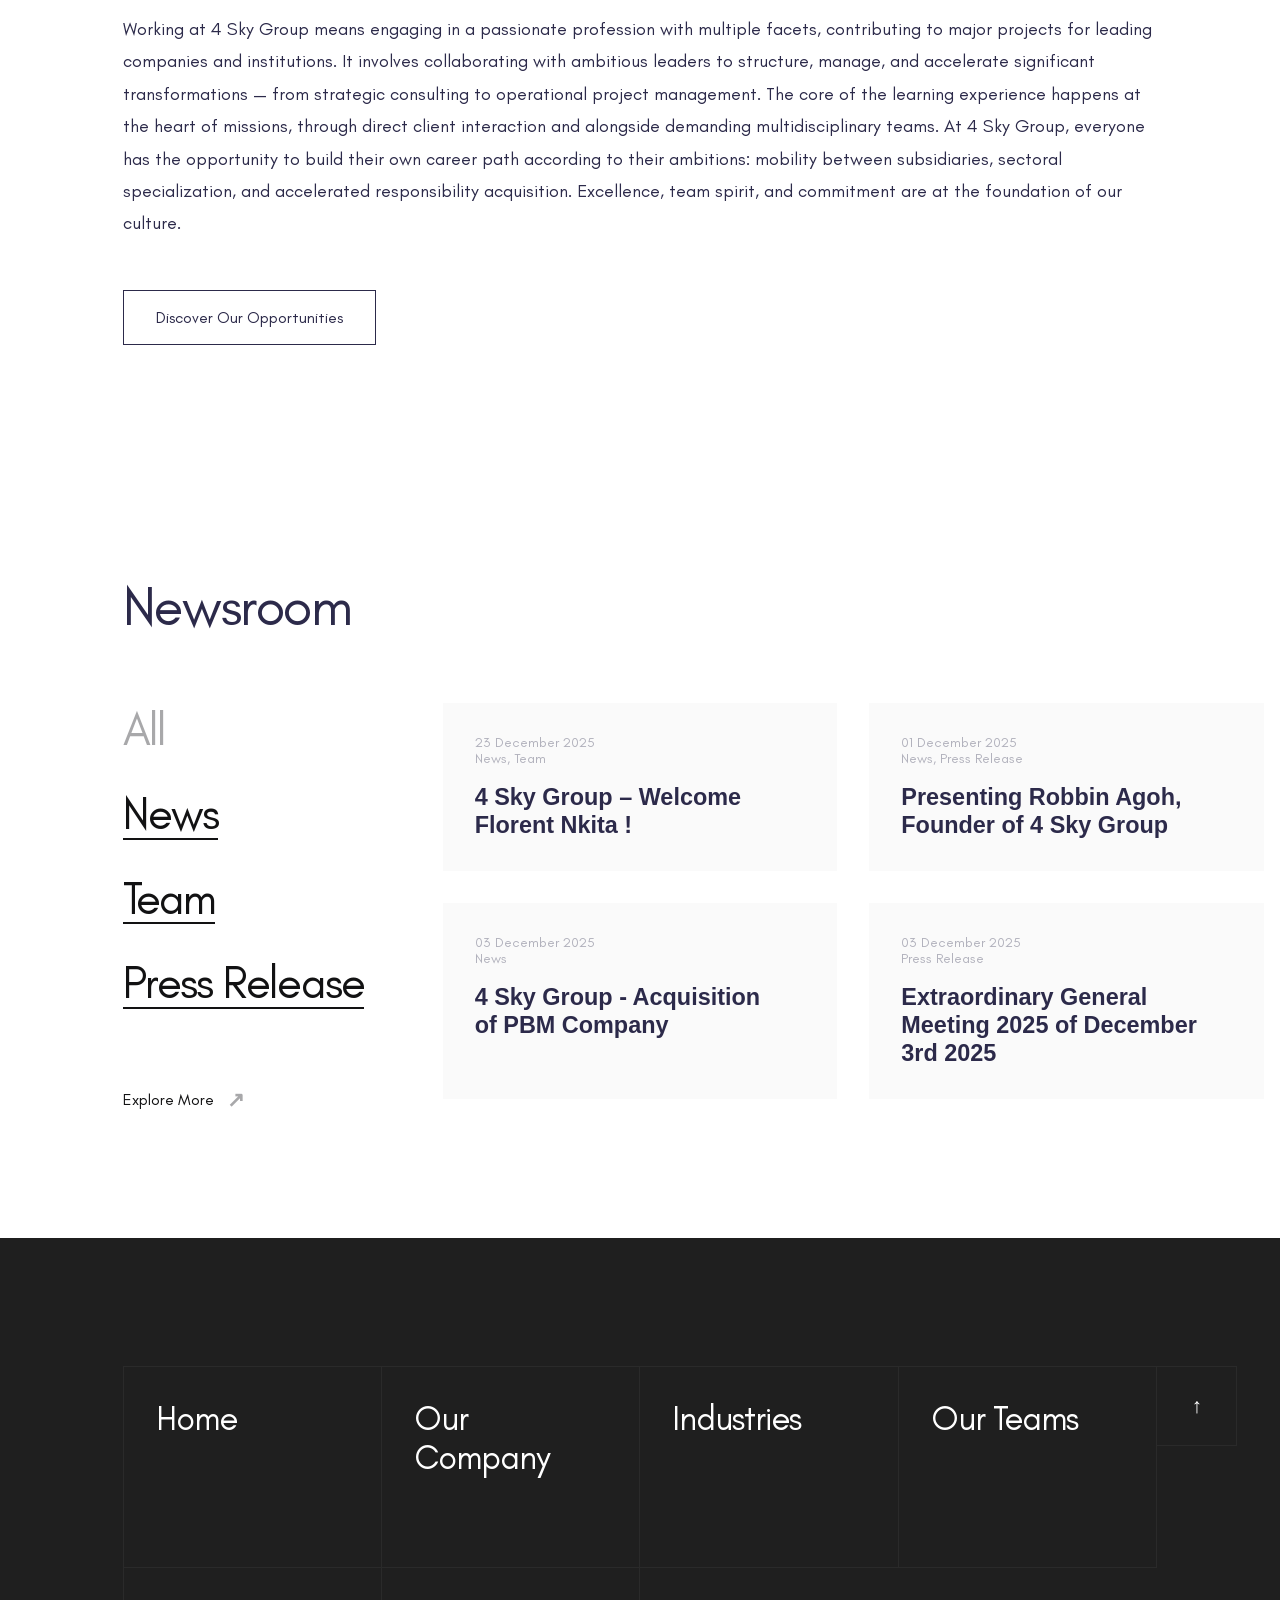
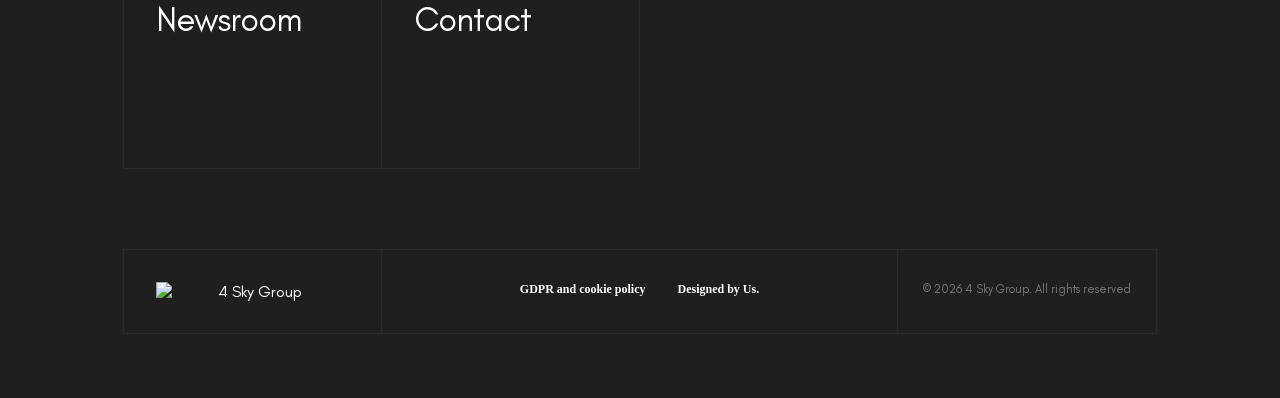
==== commit 8a23a435: "style: logo update" ====
--- a/index.html
+++ b/index.html
@@ -329,19 +329,19 @@
               <div class="team-group">
                 <div class="team-member">
                   <a href="team/robbin-james-agoh.html" class="card-link-mask"></a>
-                  <img src="application/files/LineSky-logo.jpg" alt="Photo de Robbin James AGOH" class="profile-img" />
+                  <img src="application/files/LineSky-logo.png" alt="Photo de Robbin James AGOH" class="profile-img" />
                   <h3 class="h3">Robbin James AGOH</h3>
                   <p class="job-position">CEO & Founder</p>
                   <p class="member-bio">As the visionary founder of 4 Sky Group, Robbin James AGOH has built a unique ecosystem dedicated to strategic excellence and high-end project management.</p>
-                  <a href="https://linkedin.com/in/ton-lien" class="bouton-membre" target="_blank" rel="noopener noreferrer"><img src="./application/files/LinkedIn-logo.png" alt="LinkedIn"/></a>
+                  <a href="https://www.linkedin.com/in/robbin-james-agoh-adedze-86a7902b7/?locale=fr" class="bouton-membre" target="_blank" rel="noopener noreferrer"><img src="./application/files/LinkedIn-logo.png" alt="LinkedIn"/></a>
                 </div>
                 <div class="team-member">
                   <a href="team/thierno-diallo.html" class="card-link-mask"></a>
-                  <img src="application/files/LineSky-logo.jpg" alt="Photo de Thierno" class="profile-img" />
+                  <img src="application/files/LineSky-logo.png" alt="Photo de Thierno" class="profile-img" />
                   <h3 class="h3">Thierno DIALLO</h3>
                   <p class="job-position">Chief Operating Officer - Associate</p>
                   <p class="member-bio">Thierno DIALLO oversees the operational heart of 4 Sky Group, ensuring that our strategic visions are translated into flawless execution.</p>
-                  <a href="https://linkedin.com/in/ton-lien" class="bouton-membre" target="_blank" rel="noopener noreferrer"><img src="./application/files/LinkedIn-logo.png" alt="LinkedIn"/></a>
+                  <a href="https://www.linkedin.com/in/thierno-diallo-818949291/" class="bouton-membre" target="_blank" rel="noopener noreferrer"><img src="./application/files/LinkedIn-logo.png" alt="LinkedIn"/></a>
                 </div>
               </div>
 
--- a/application/themes/ultimacapital/assets/custom.css
+++ b/application/themes/ultimacapital/assets/custom.css
@@ -98,7 +98,6 @@
 .hero-main-title {
     color: #ffffff !important;
     font-family: 'Glacial Indifference', sans-serif !important;
-    font-weight: 700 !important;
     line-height: 1.3 !important;
     letter-spacing: 1px !important;
     text-shadow: 0px 4px 15px rgba(0,0,0,0.3) !important;
@@ -141,8 +140,8 @@
 .carte-services:hover a::after, .carte-services:hover .service-light::after { width: 100%; }
 
 .service-1 { background-image: url("../../../files/Rjayna-logo.PNG"); background-color: black; background-size: 140% auto; }
-.service-2 { background-image: url("../../../files/McKinsky-logo.png"); background-color: #ffffff; background-size: 120% auto; }
-.service-3 { background-image: url("../../../files/LineSky-logo.jpg"); }
+.service-2 { background-image: url("../../../files/McKinsky-logo.png"); background-color: #ffffff; background-size: 140% auto; }
+.service-3 { background-image: url("../../../files/LineSky-logo.png"); }
 
 /* --- 6. NOS ÉQUIPES --- */
 .main-team { margin-block-start: 100px; margin-block-end: 100px; }
@@ -339,8 +338,6 @@
 
 @media screen and (max-width: 1024px) {
     
-    /* 1. LE FIX MAJEUR : On force TOUS les conteneurs du Hero à redevenir relatifs.
-          C'est ça qui oblige le Hero à repousser la section "About Us" vers le bas ! */
     .cover, 
     .cover.section, 
     .cover-over, 
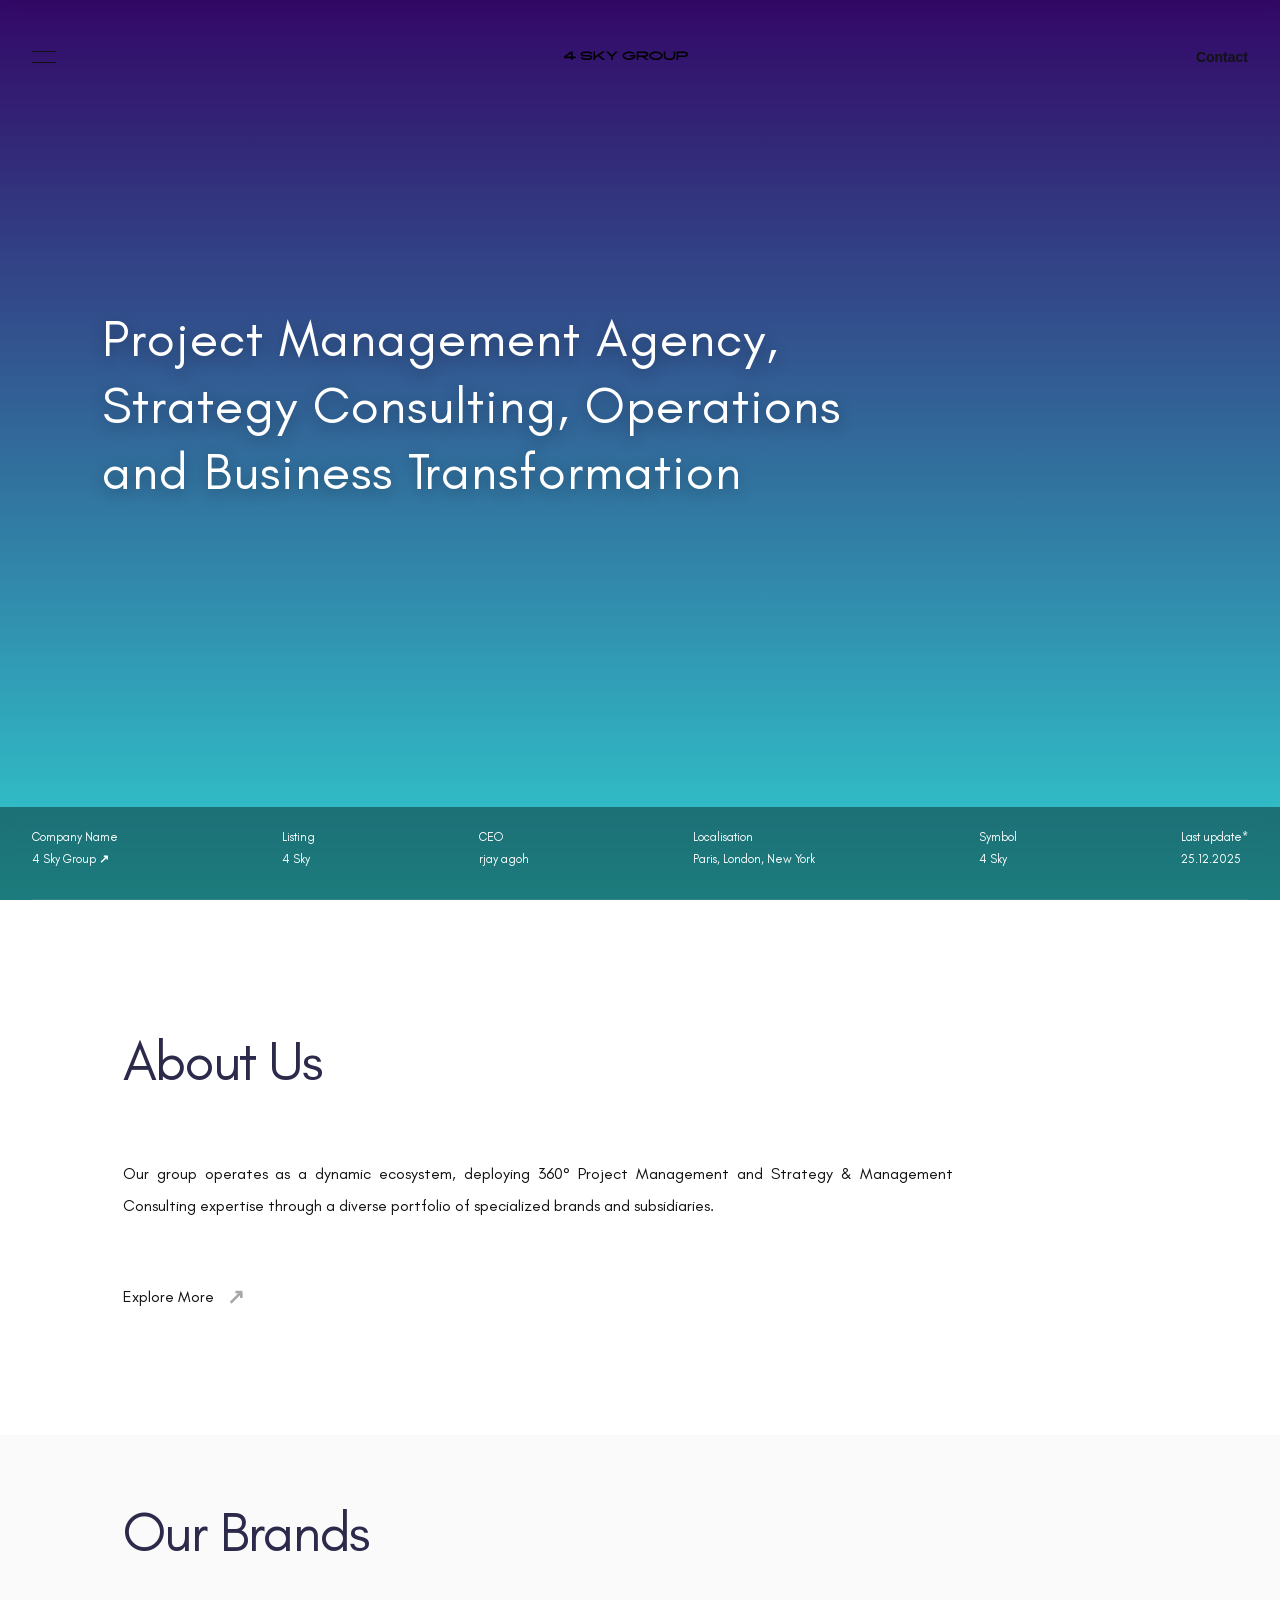
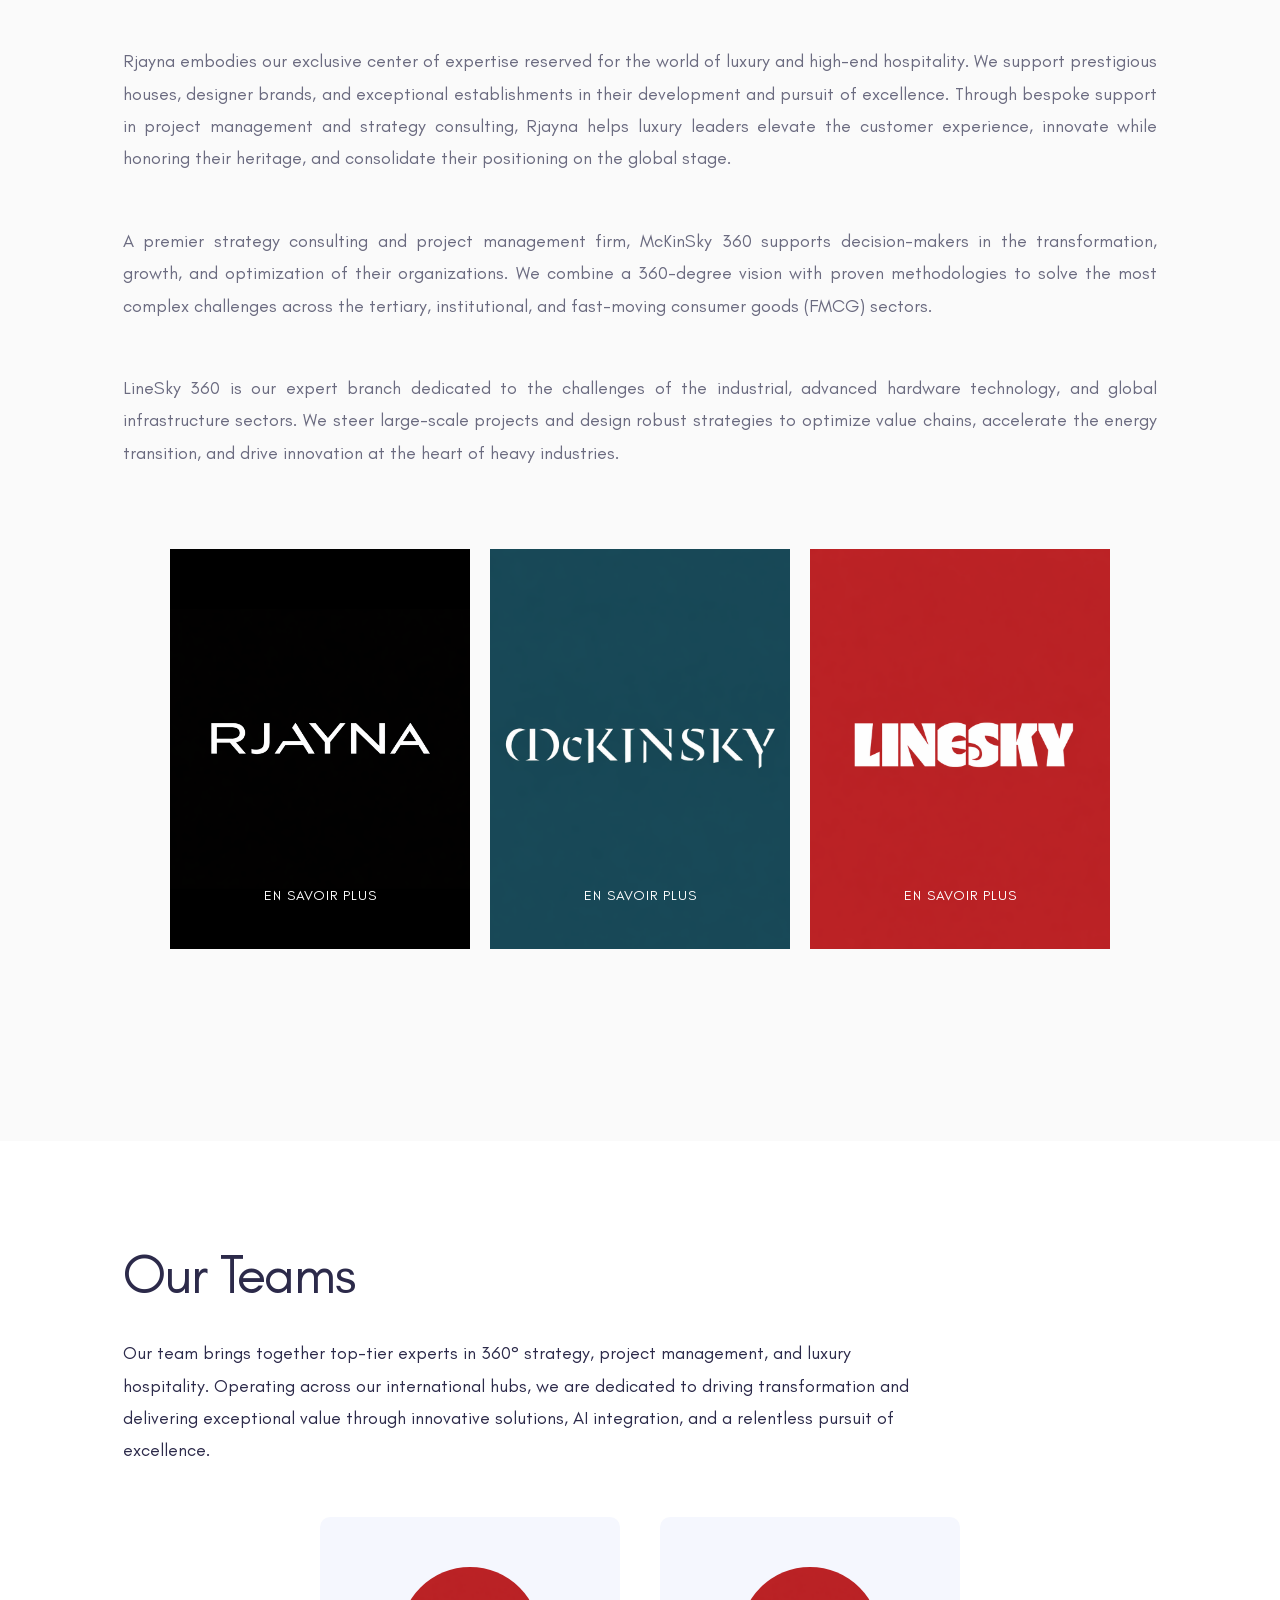
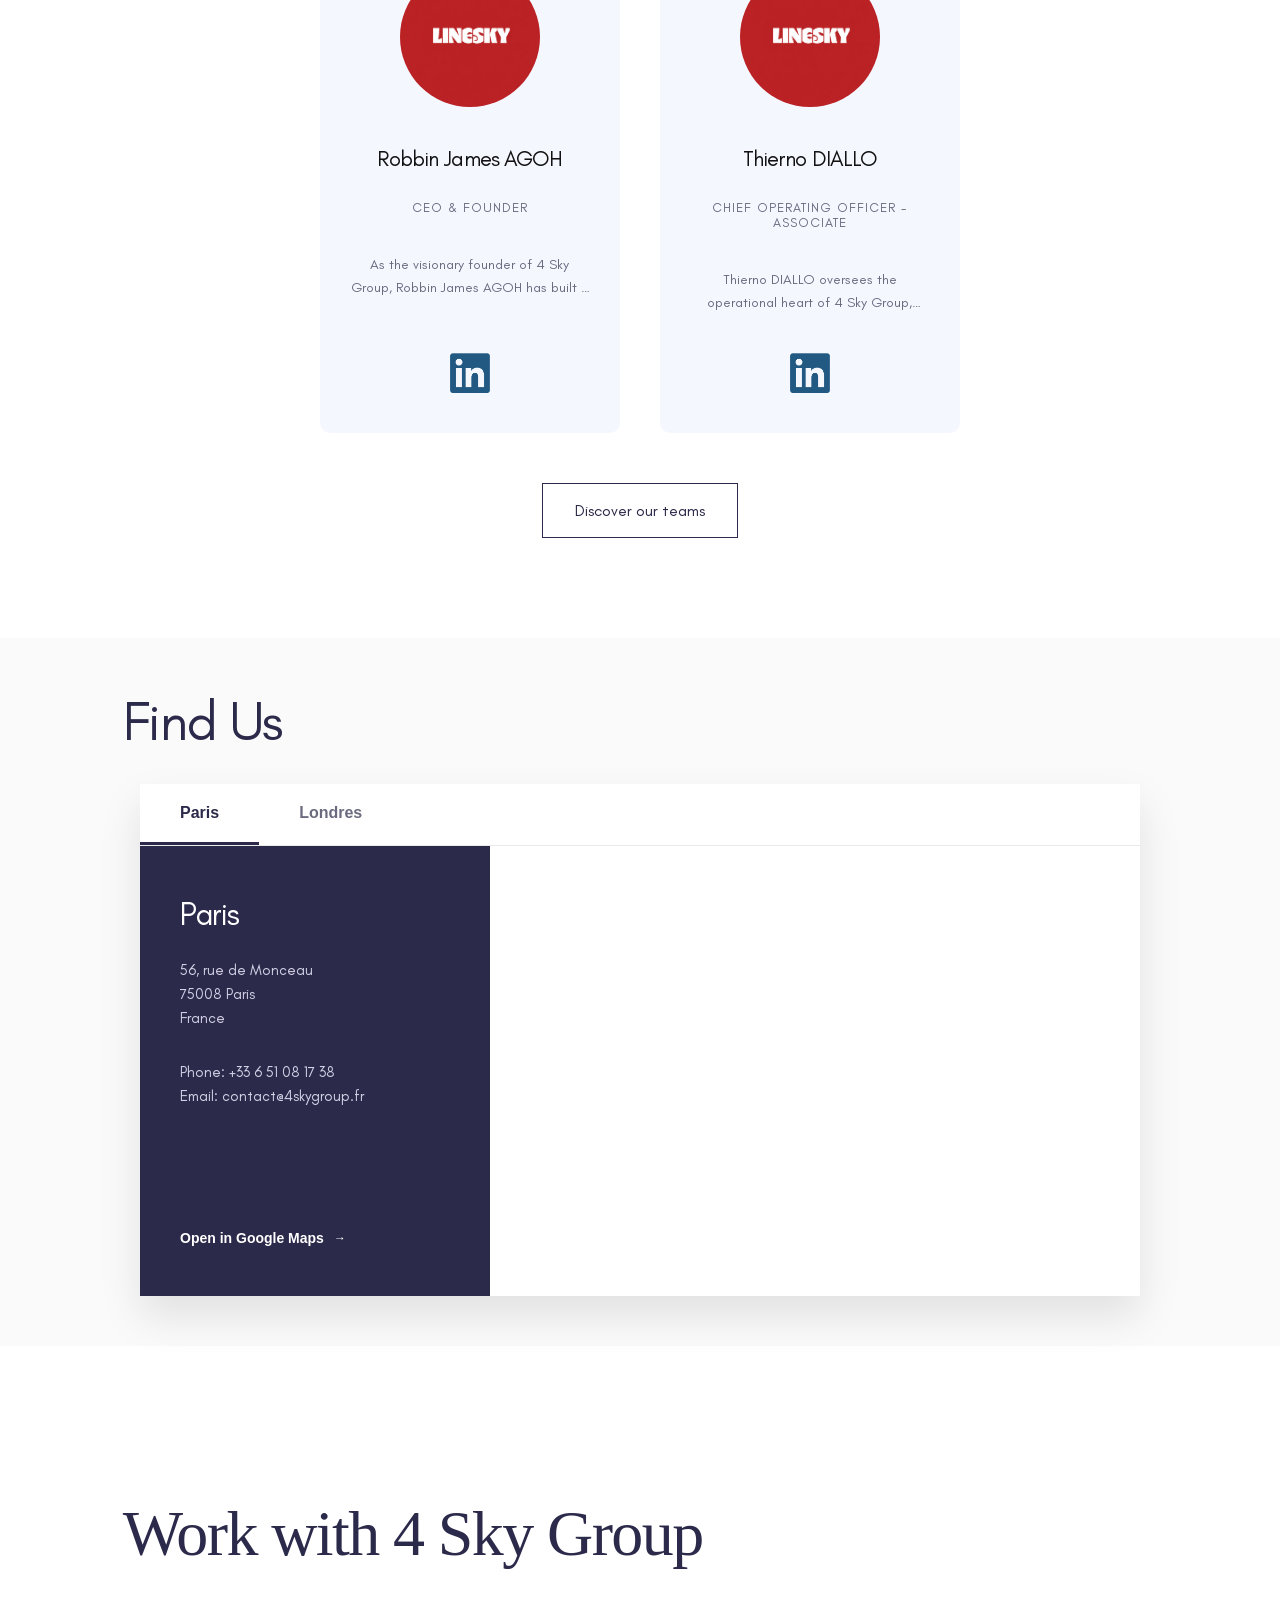
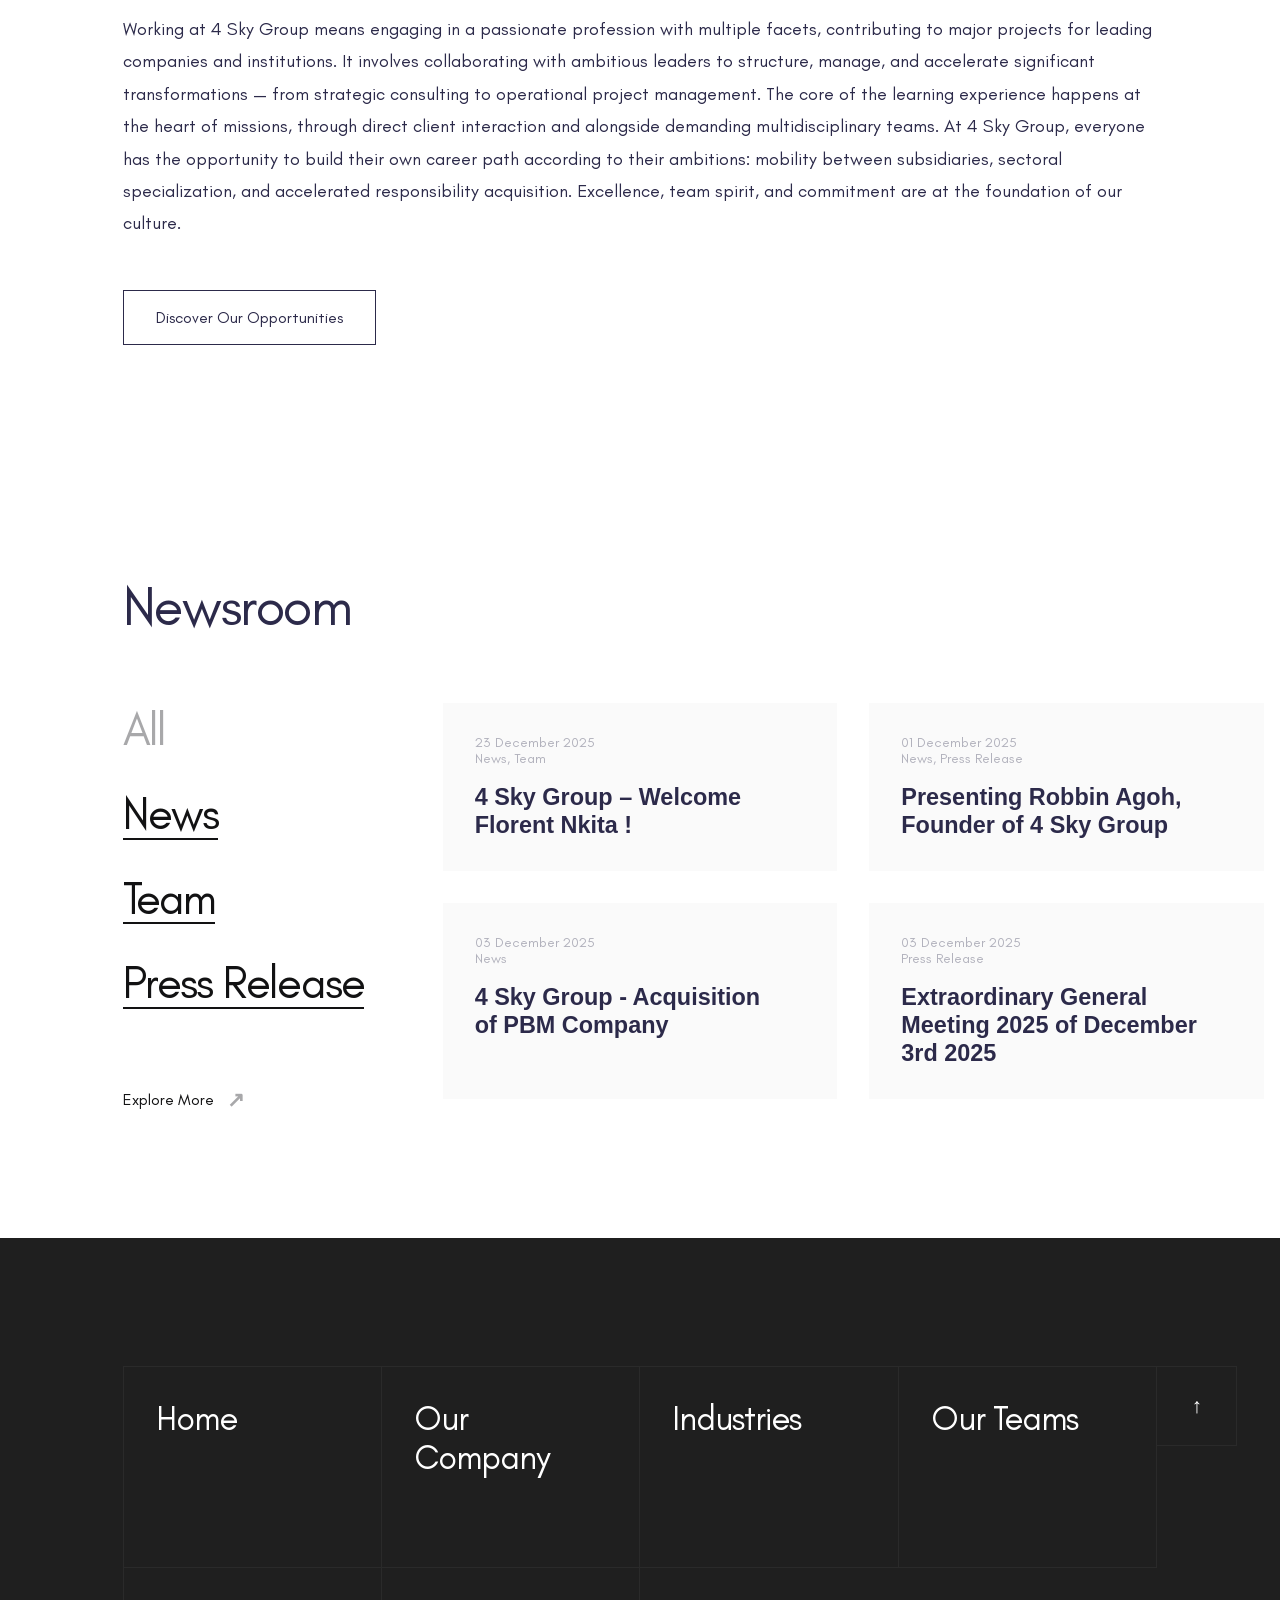
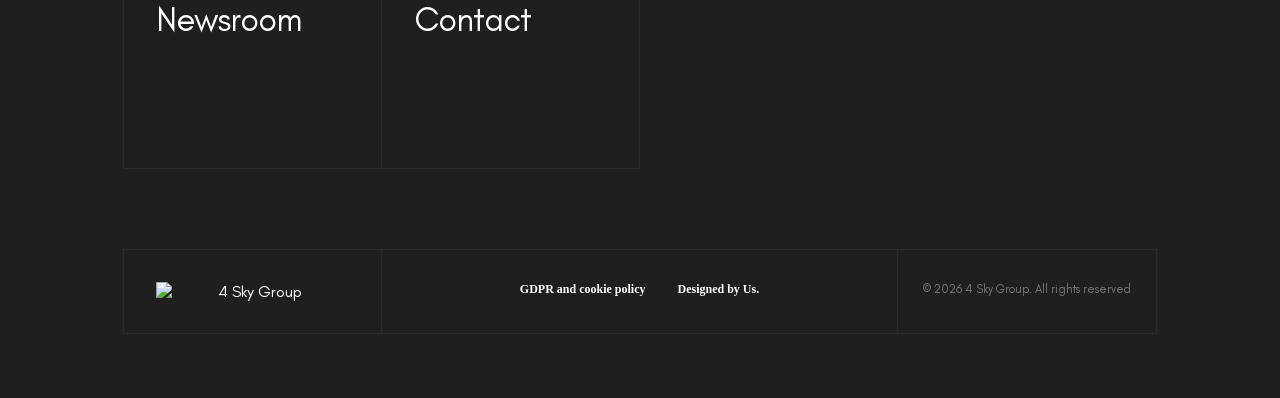
==== commit bec53838: "style: logo update" ====
--- a/index.html
+++ b/index.html
@@ -304,11 +304,11 @@
           </div>
           <div class="carte-services">
             <div class="image-zoom service-2"></div>
-            <a href="#!" class="service-light">En savoir plus</a>
+            <a href="#!" class="">En savoir plus</a>
           </div>
           <div class="carte-services">
             <div class="image-zoom service-3"></div>
-            <a href="#!" class="service-light">En savoir plus</a>
+            <a href="#!" class="">En savoir plus</a>
           </div>
         </div>
       </section>
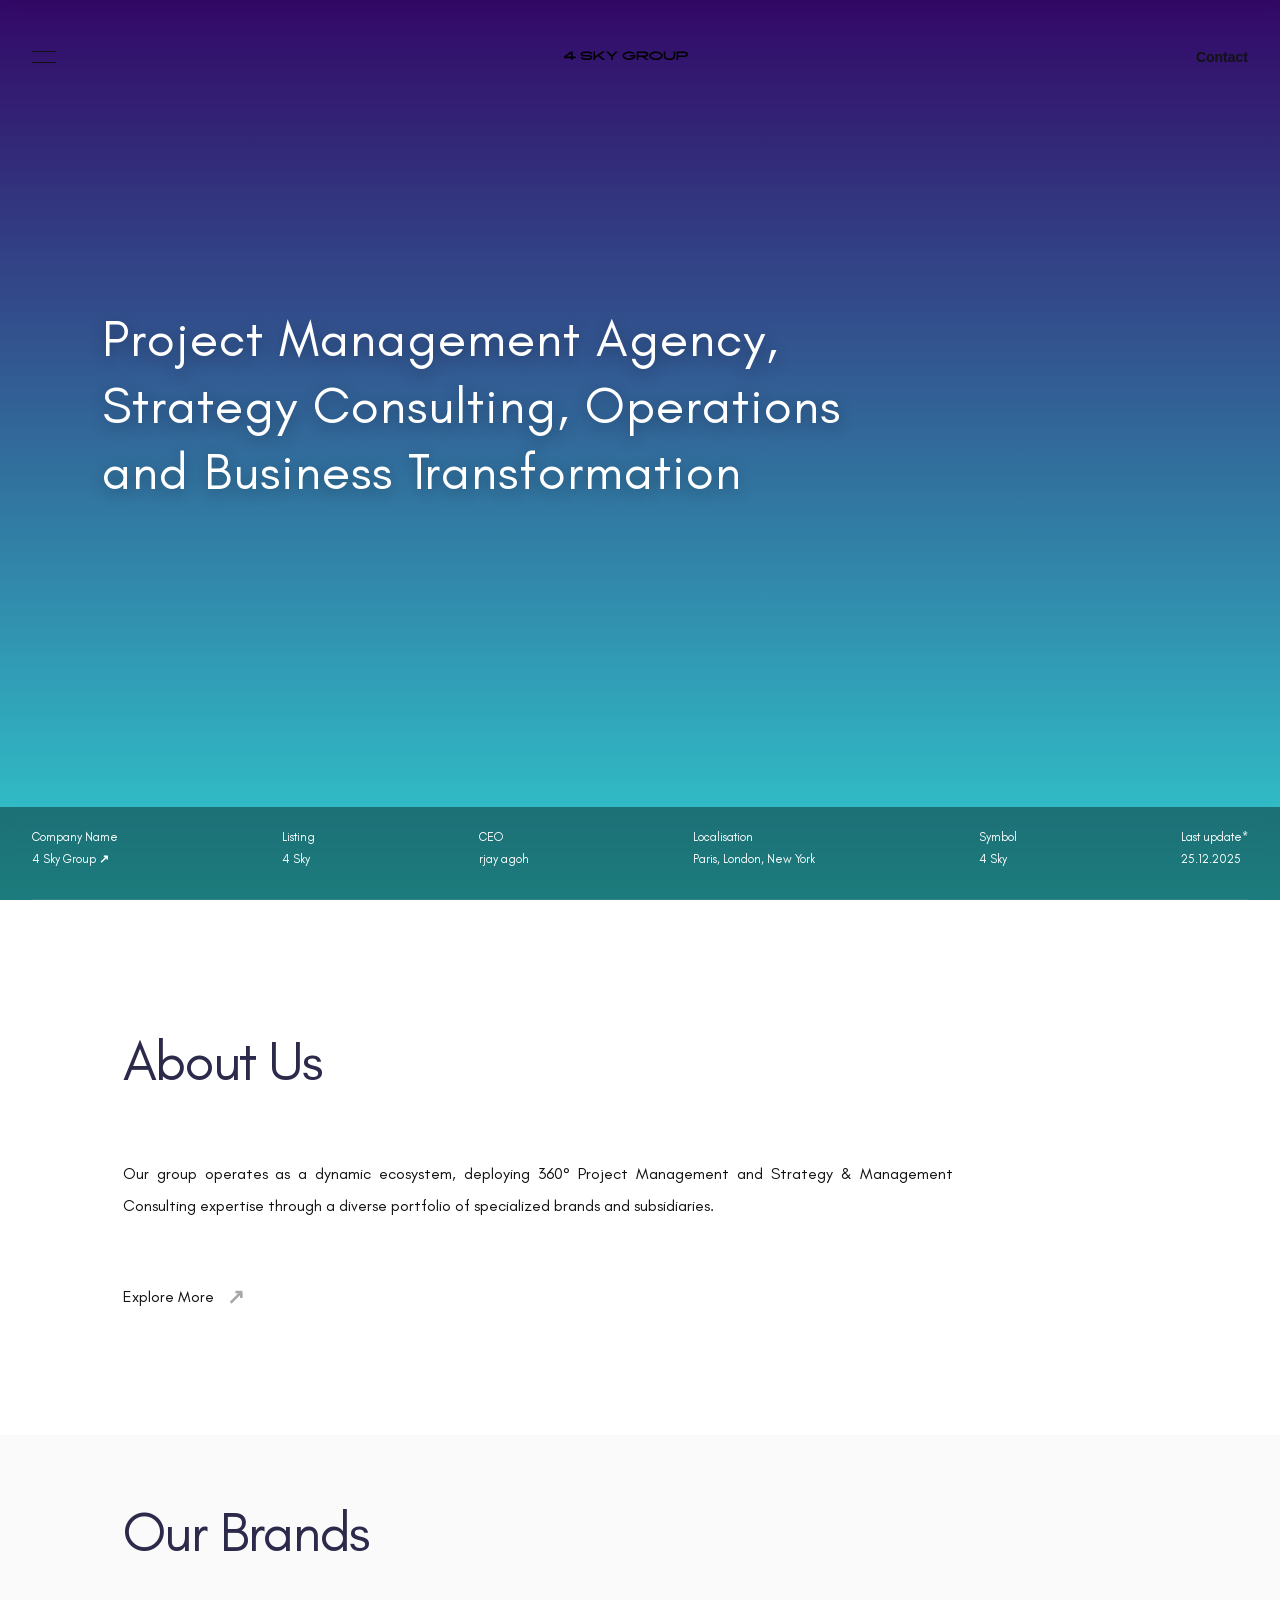
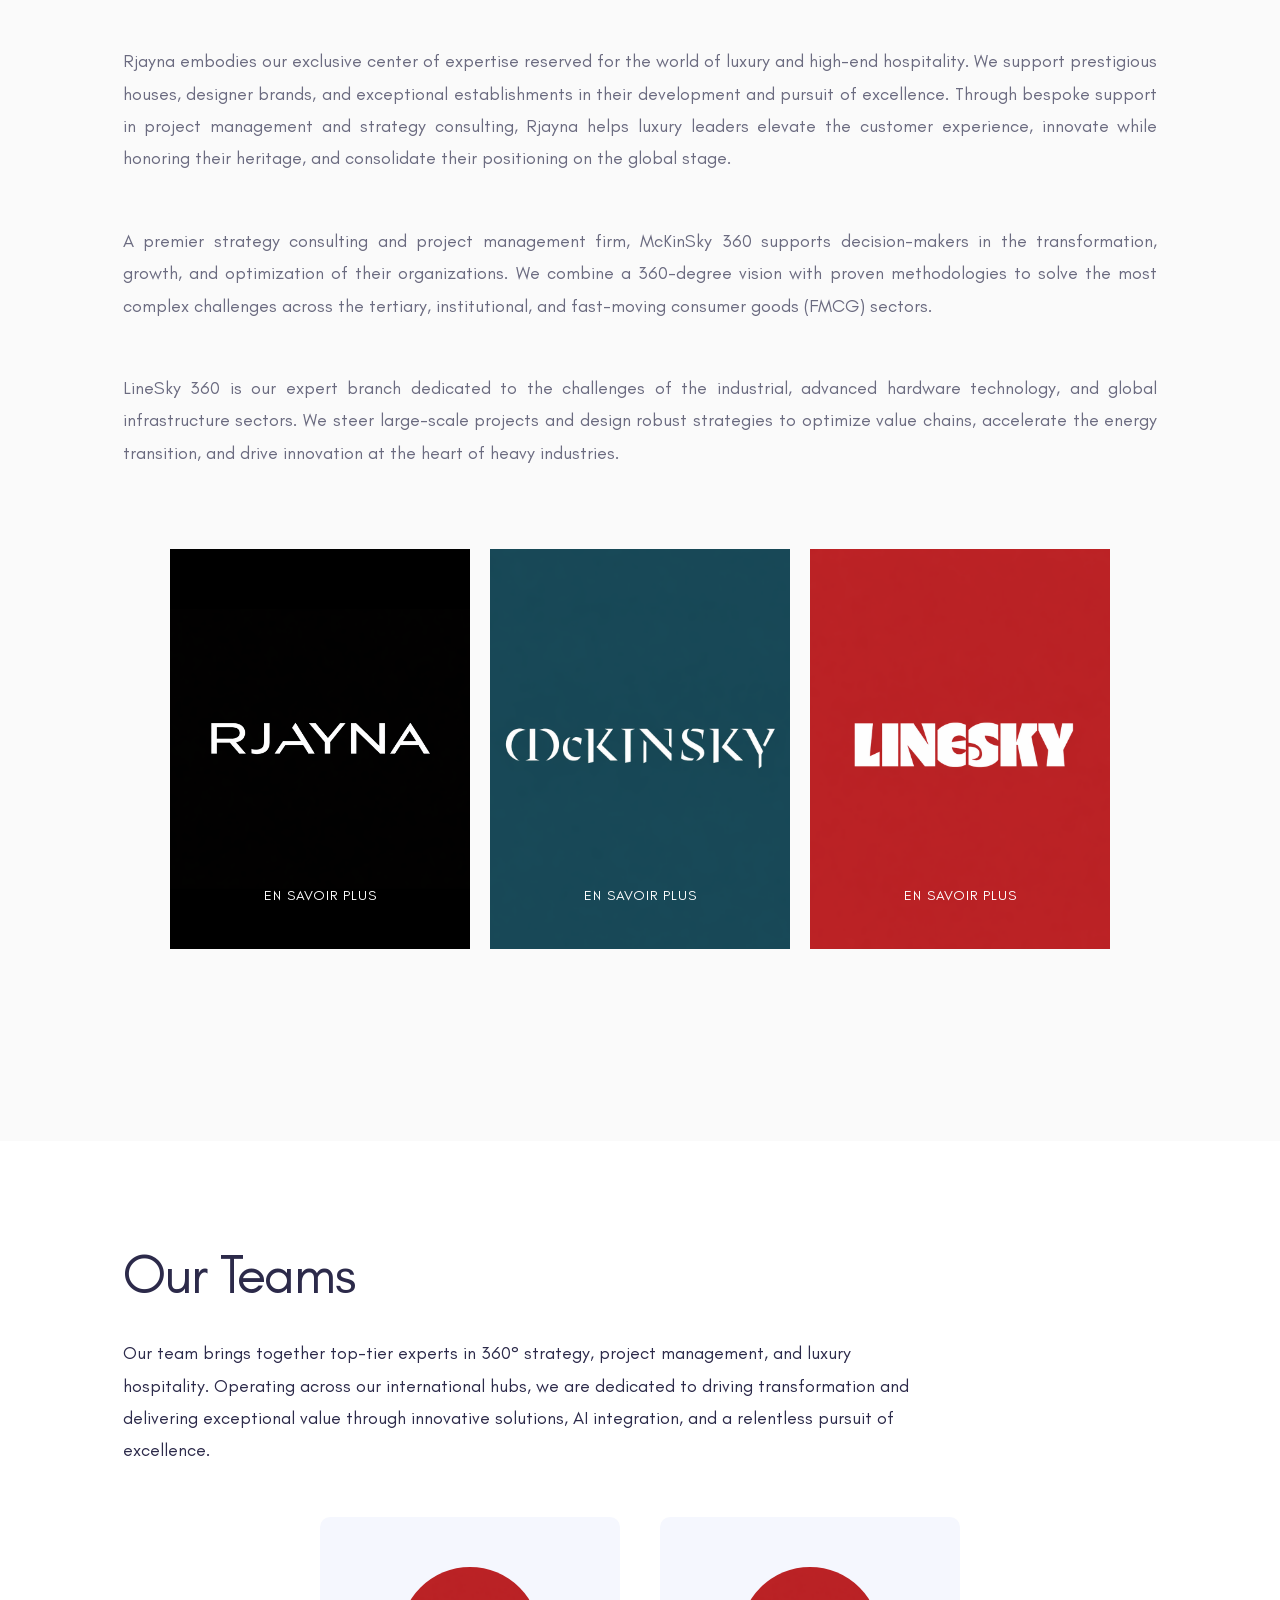
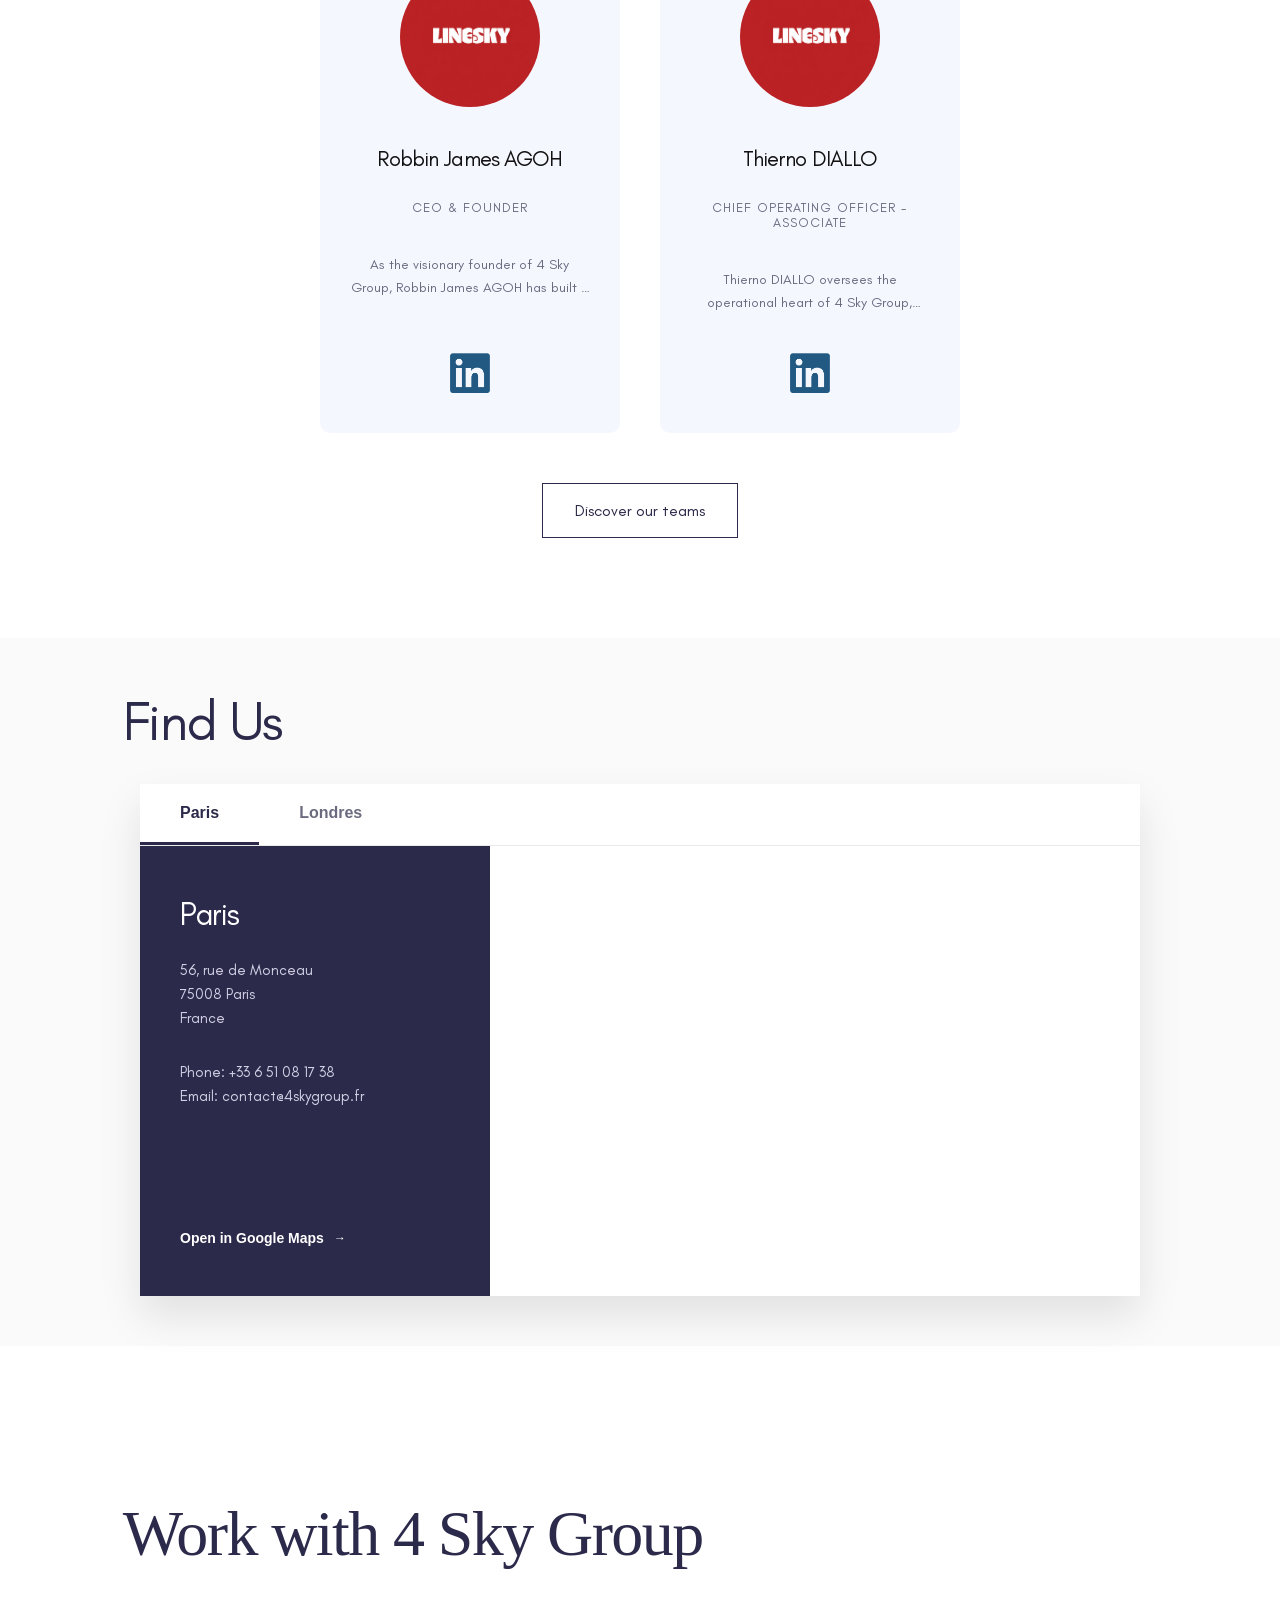
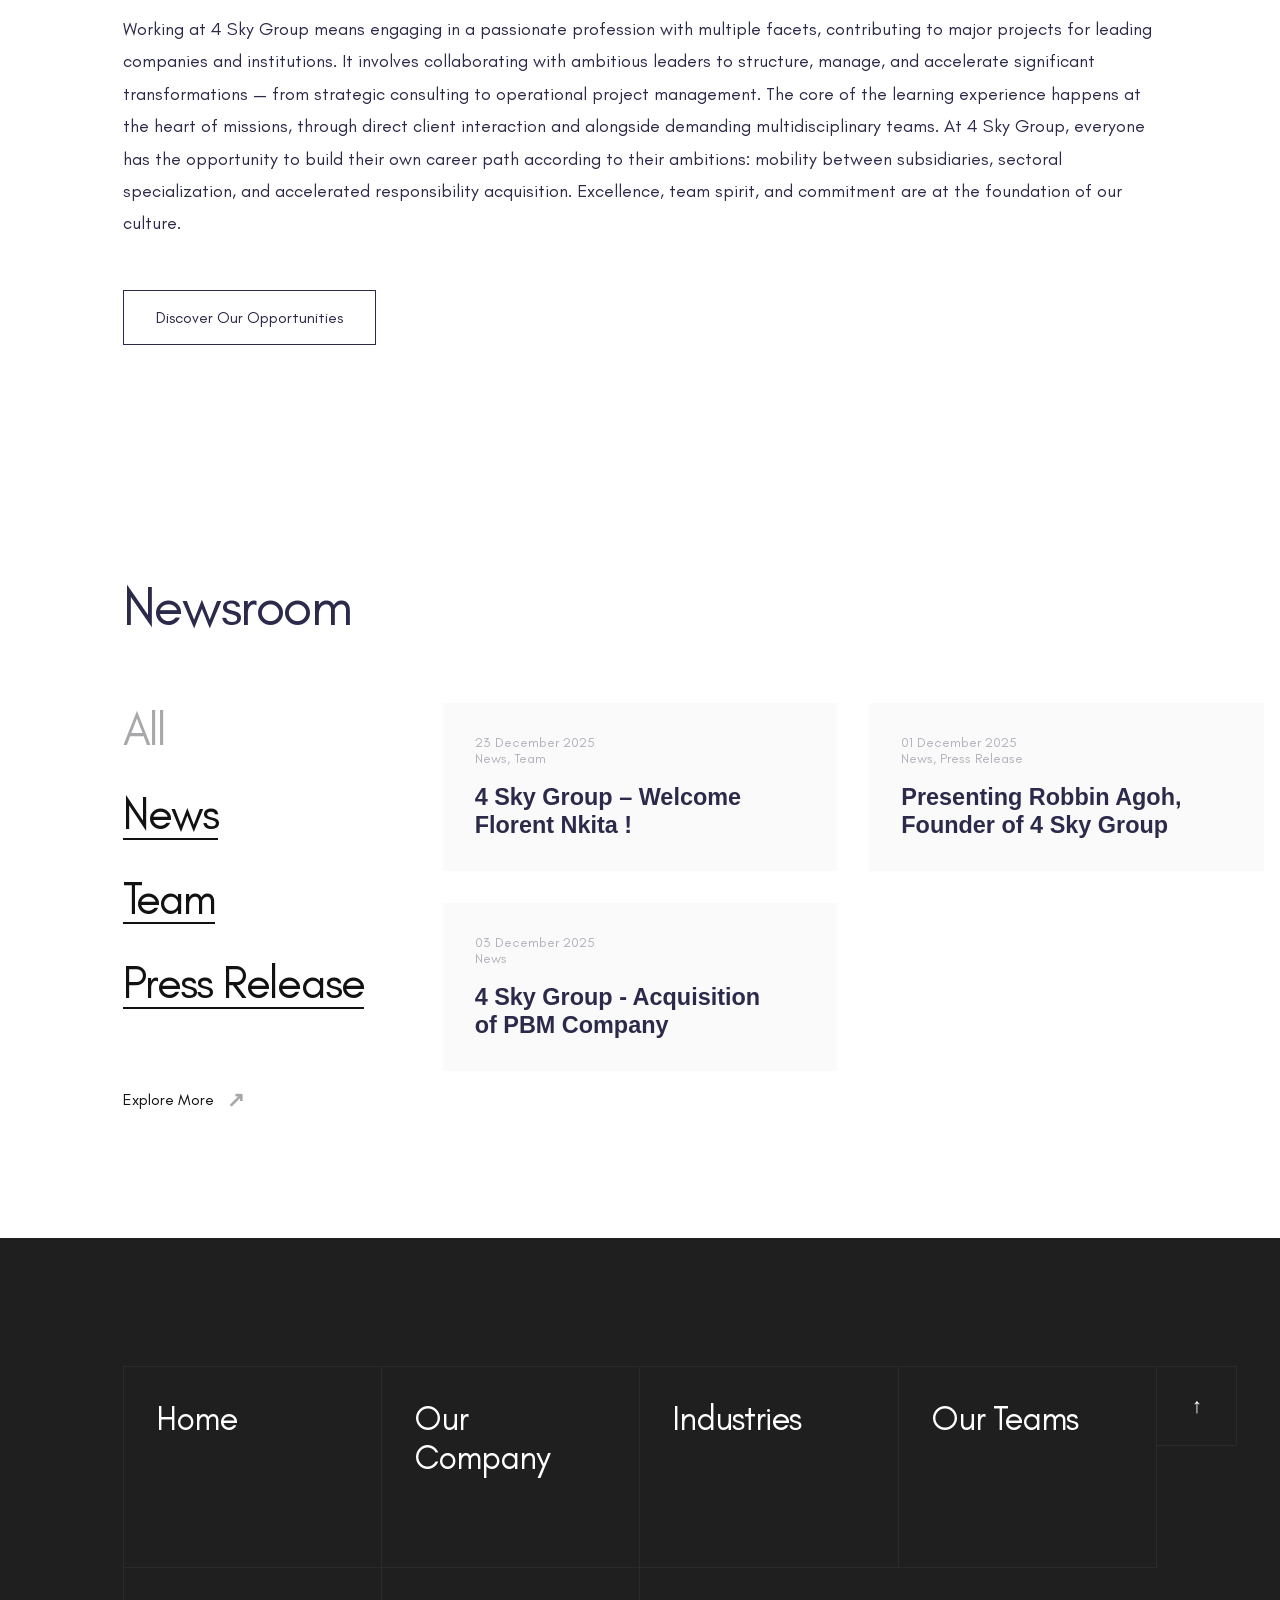
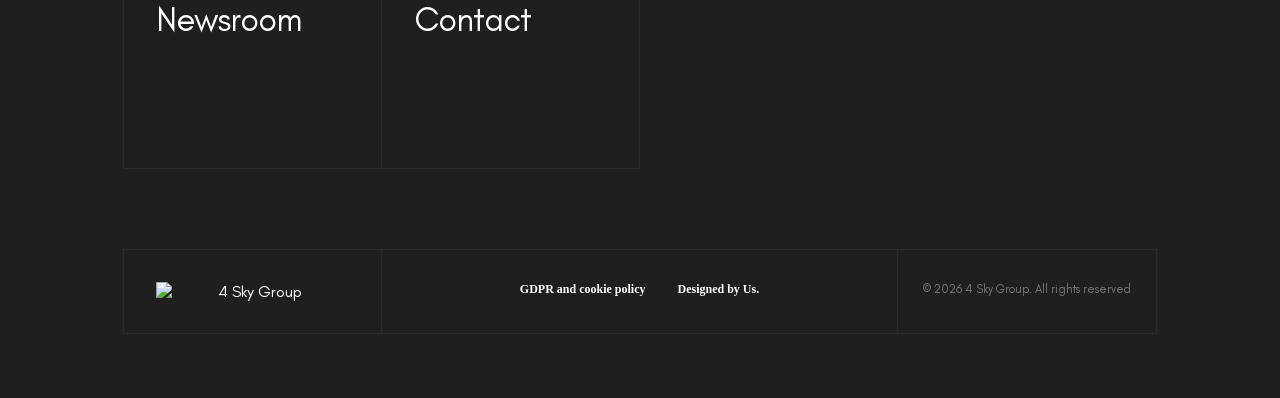
==== commit 7c1b0273: "perf: remove empty links" ====
--- a/index.html
+++ b/index.html
@@ -93,9 +93,6 @@
                       <a href="team.html"><span>Our Teams</span></a>
                     </div>
                     <div class="menu-content__item menu-content__item_link ">
-                      <a href="#"><span>Careers</span></a>
-                    </div>
-                    <div class="menu-content__item menu-content__item_link ">
                       <a href="newsroom.html"><span>Newsroom</span></a>
                     </div>
                     <div class="menu-content__item menu-content__item_link ">
@@ -511,17 +508,6 @@
                       </div>
                     </div>
                     
-                    <div class="newsroom-block__item filter-item" data-category="press">
-                      <span class="icon-arrow-right-down"></span>
-                      <div class="note mb-16">
-                        <p>03 December 2025</p>
-                        <p>Press Release</p>
-                      </div>
-                      <div class="news-title">
-                        <a class="h6" href="#" target="_blank">Extraordinary General Meeting 2025 of December 3rd 2025</a>
-                      </div>
-                    </div>
-
                   </div>
                 </div>
               </div>
